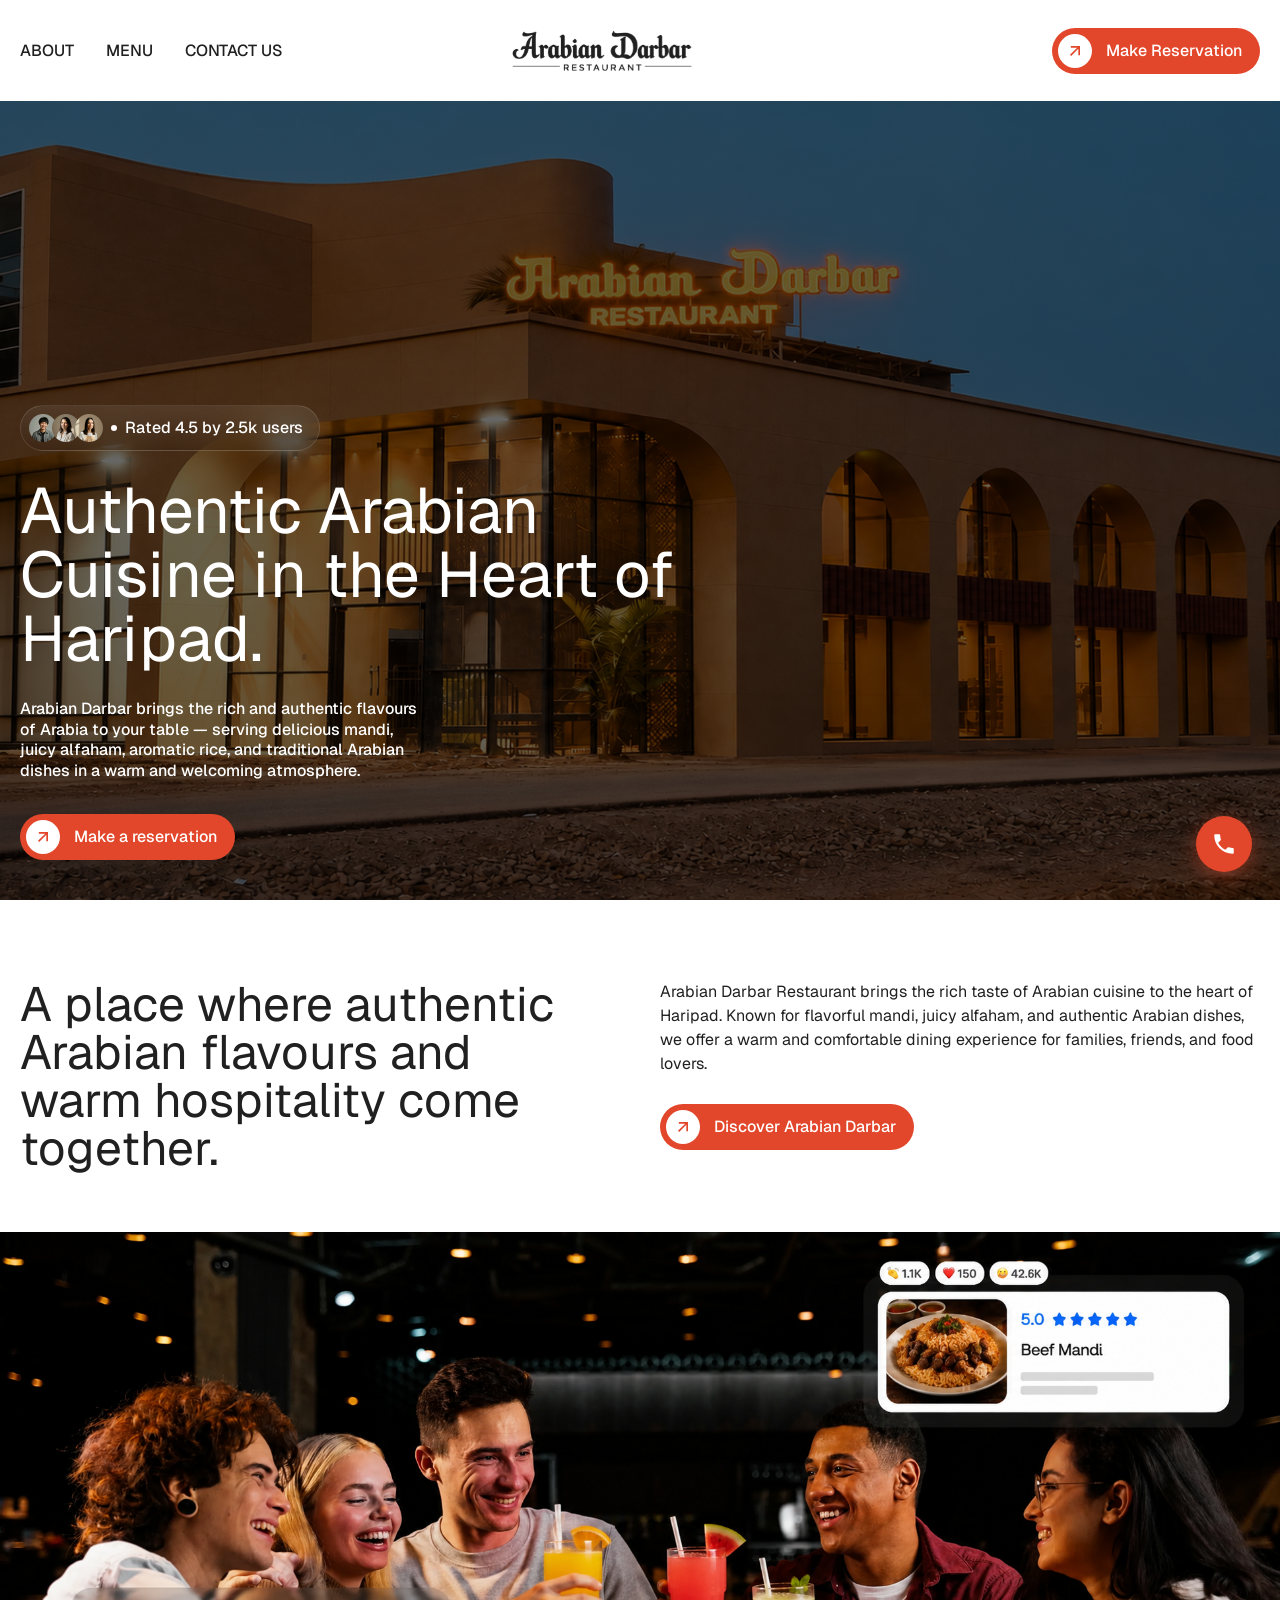
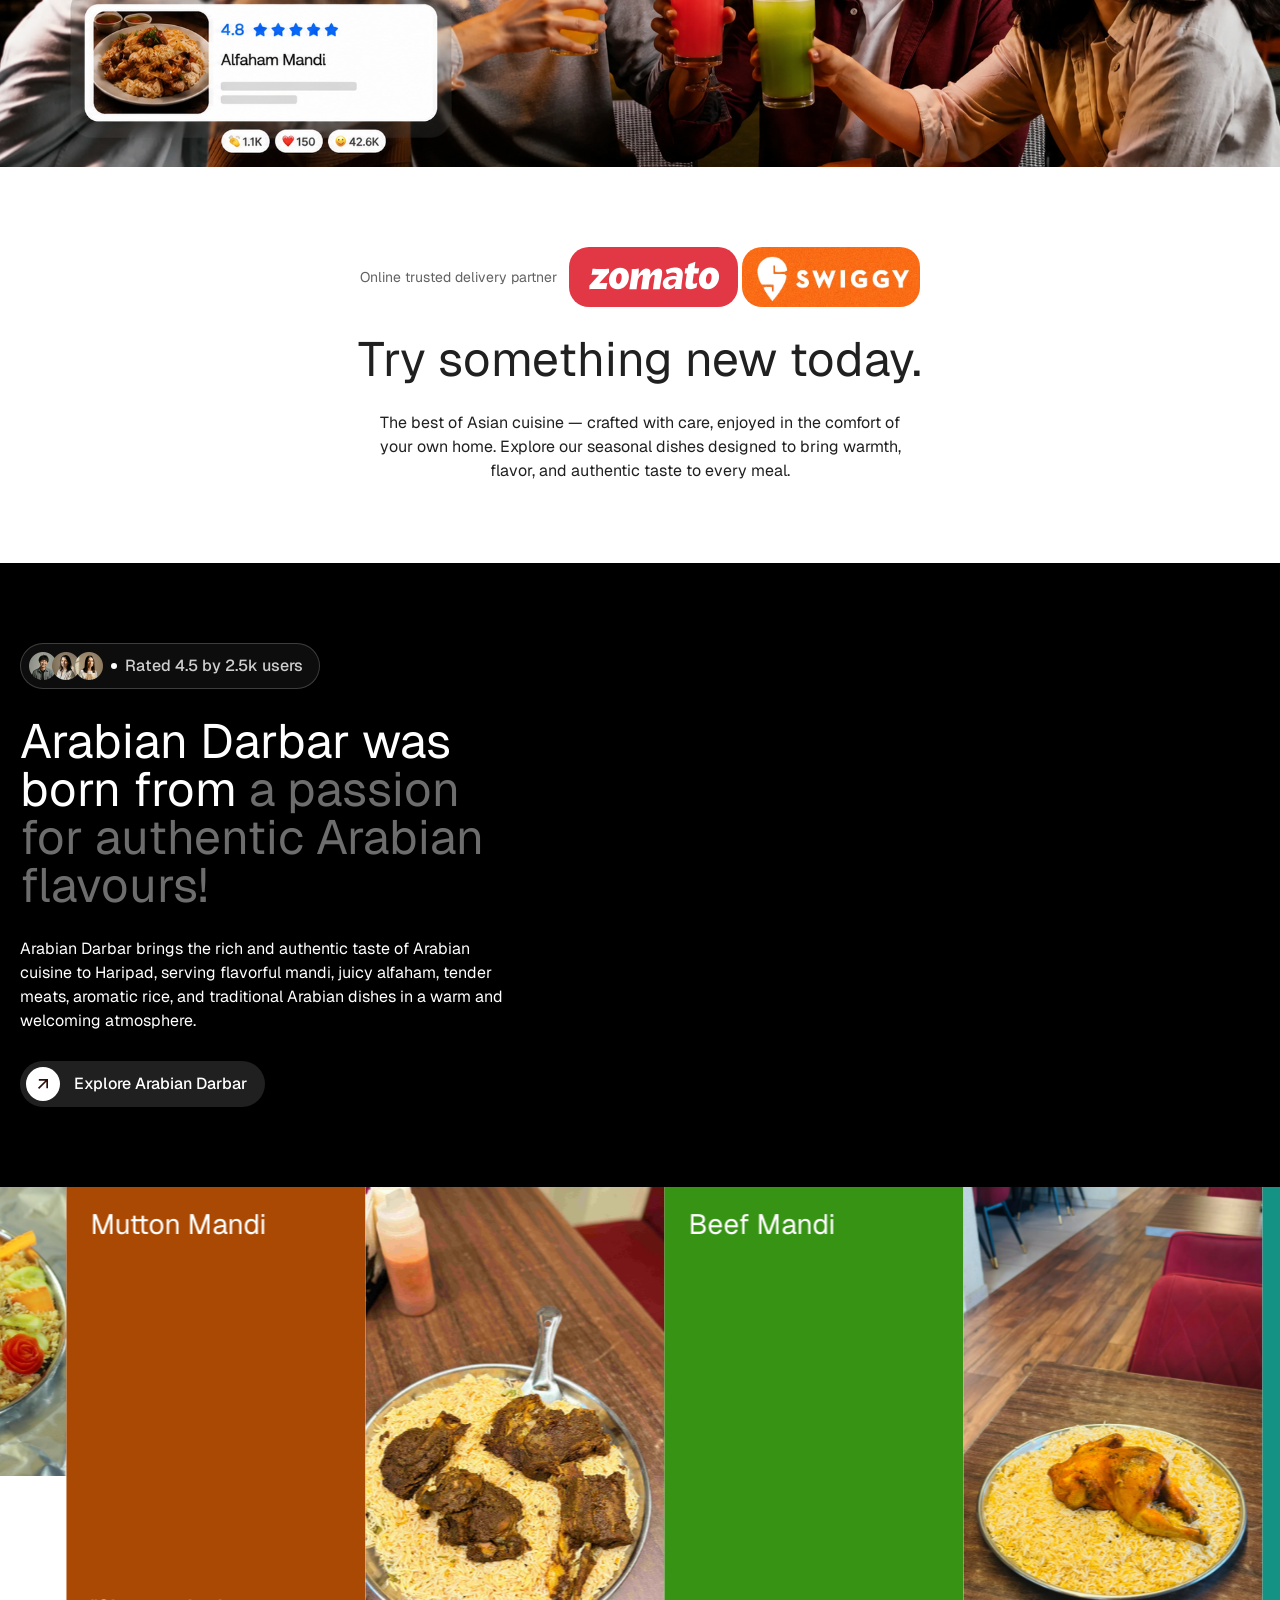
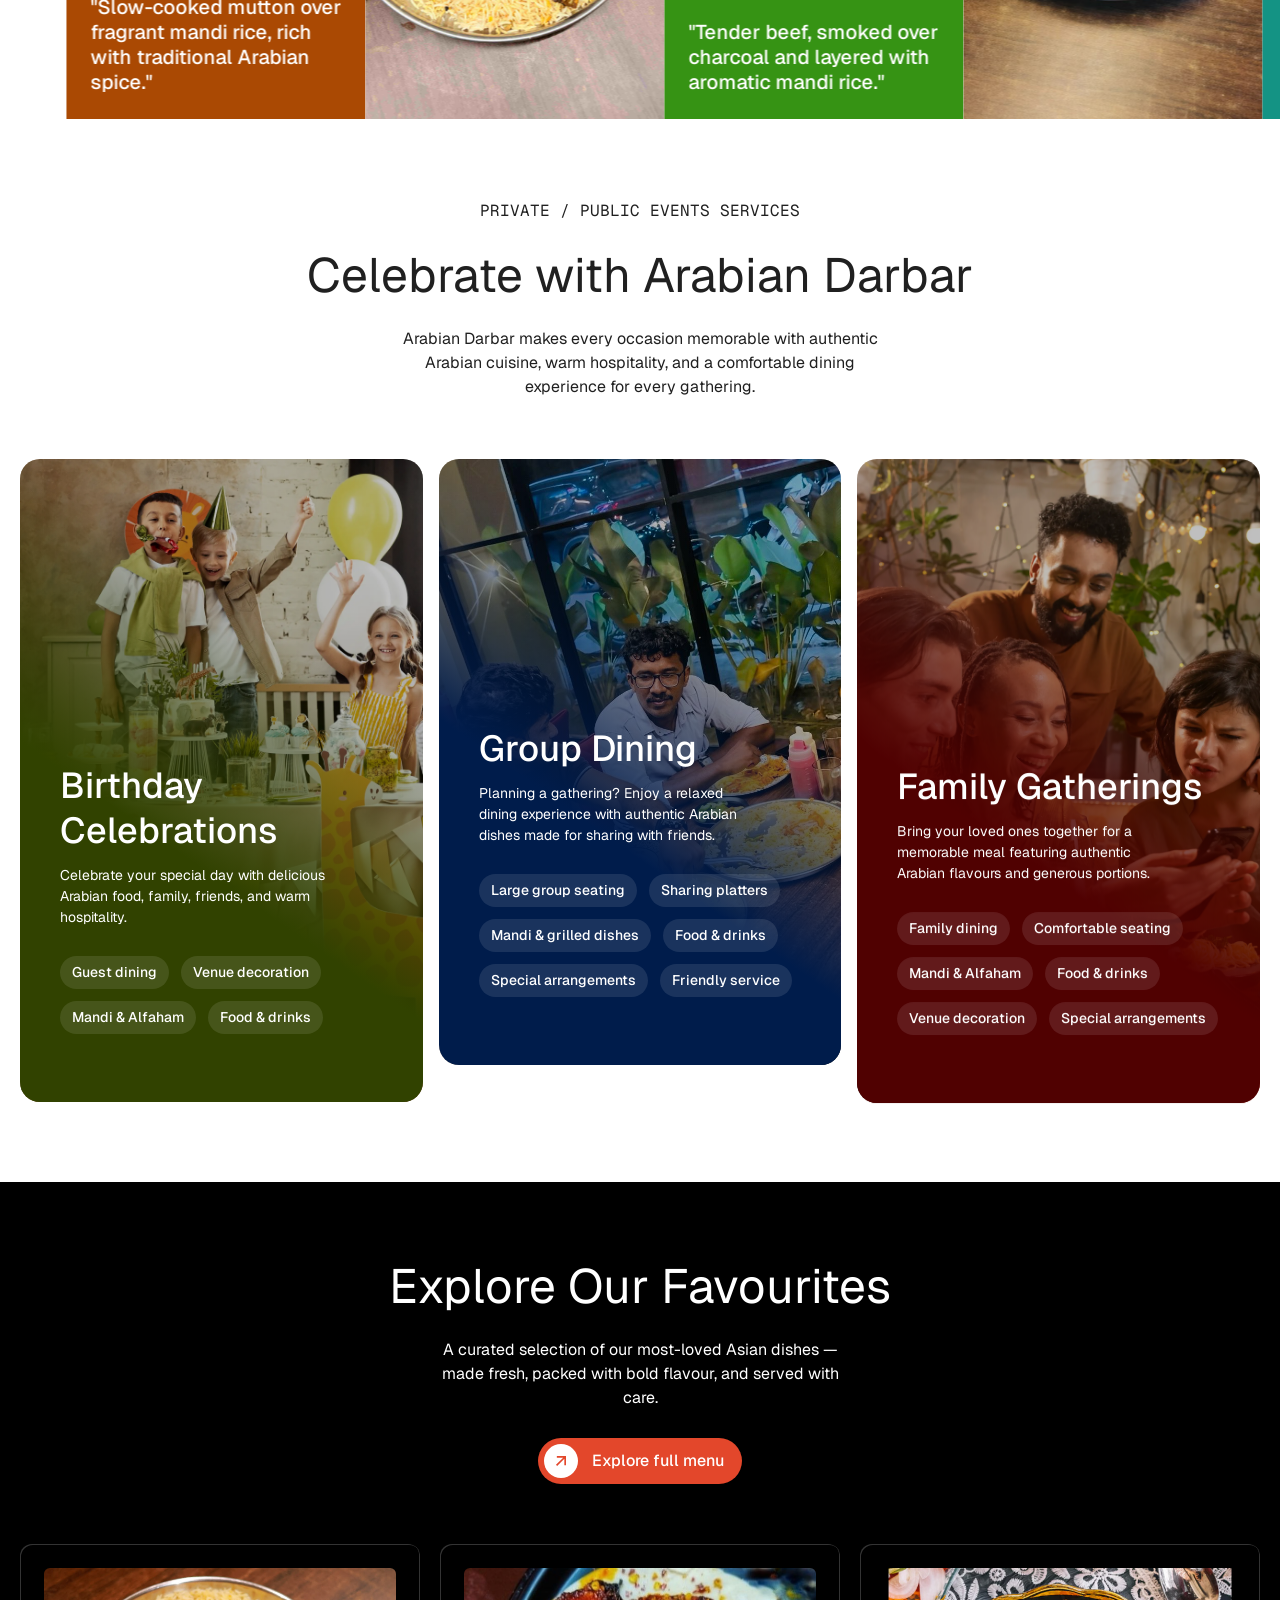
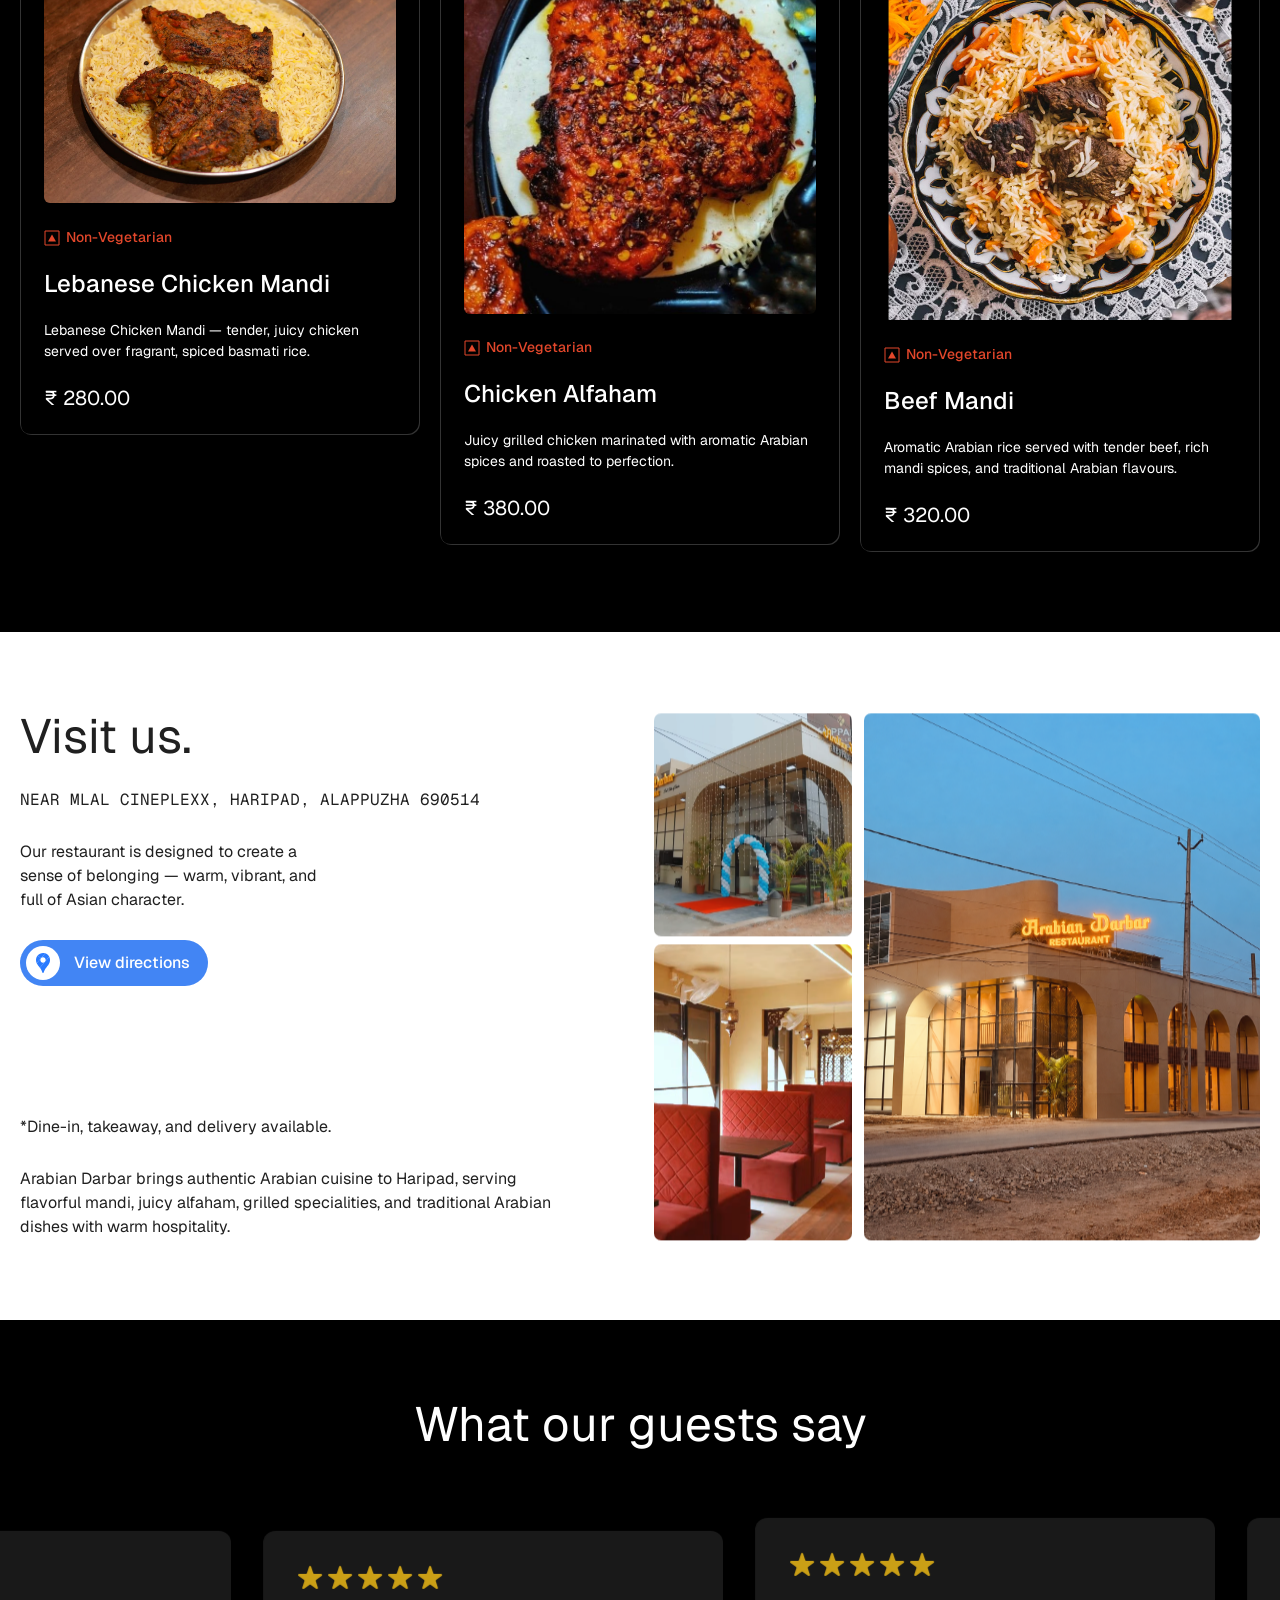
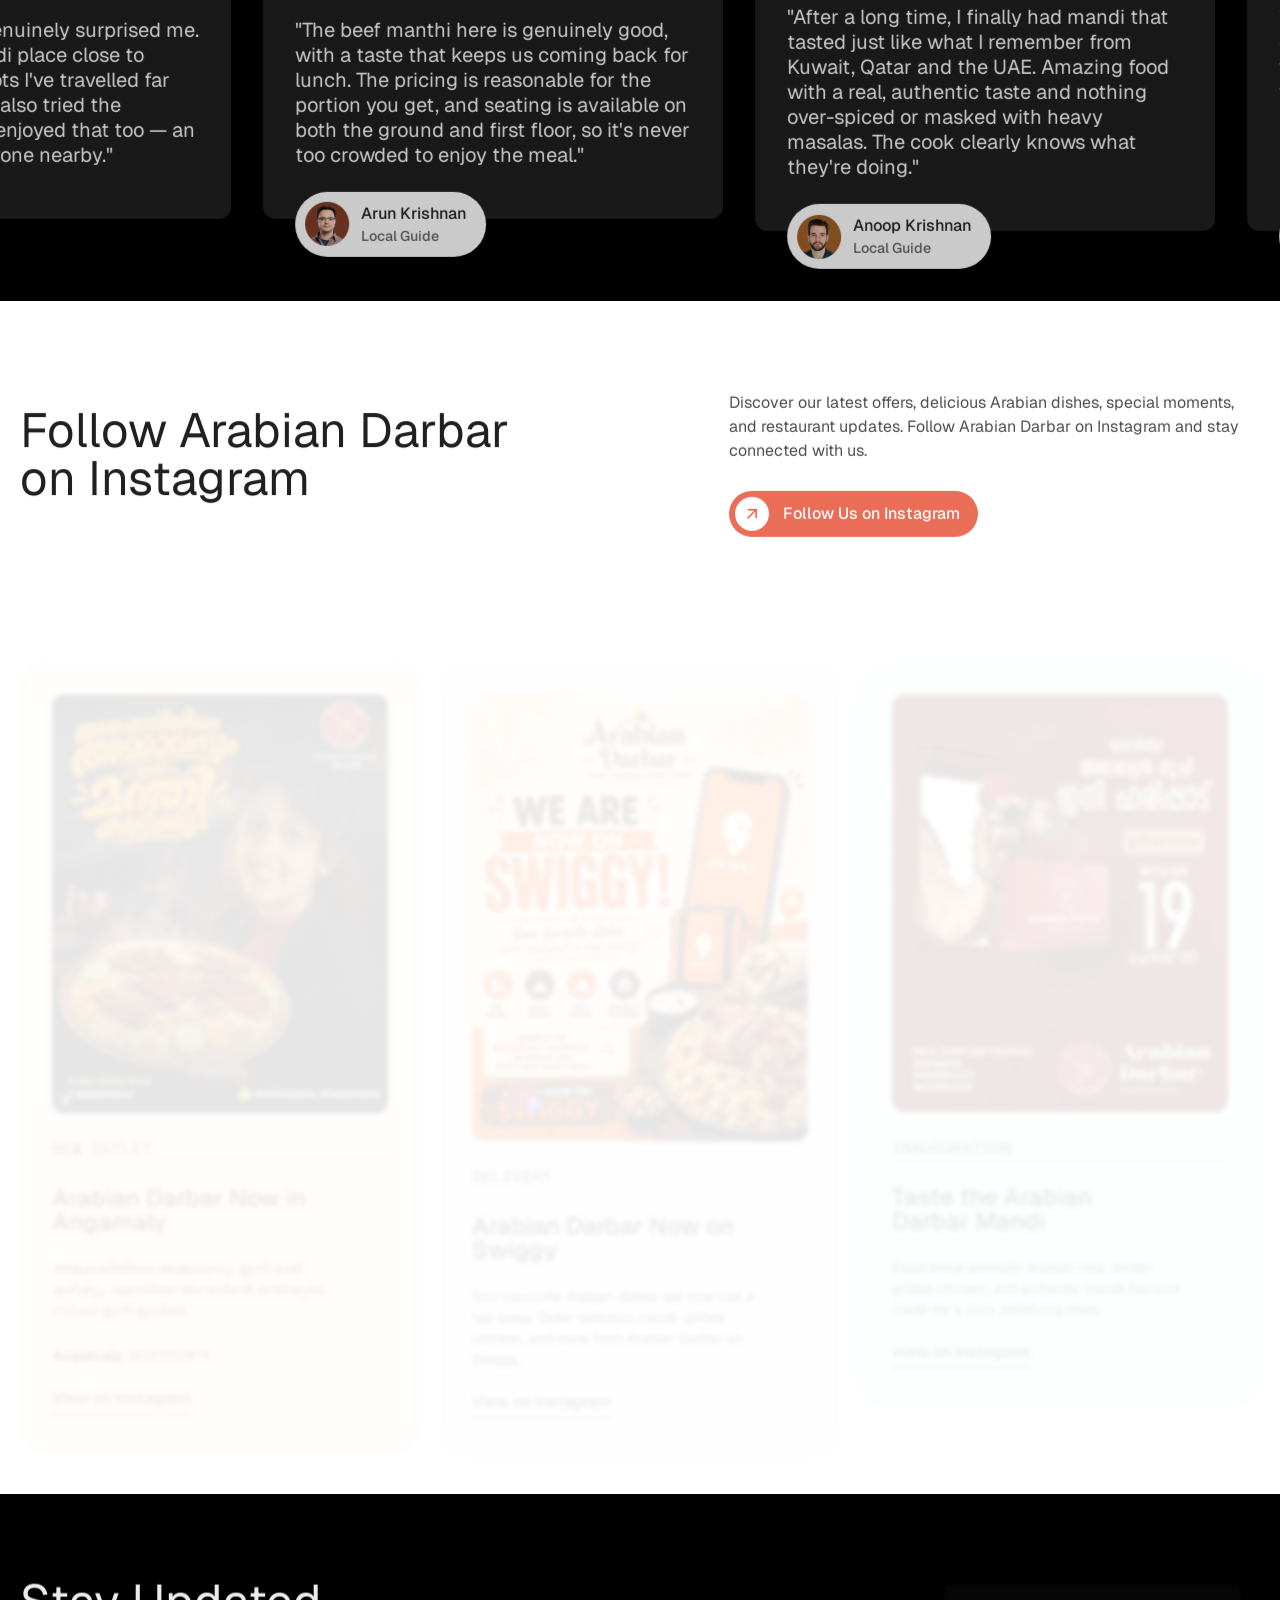
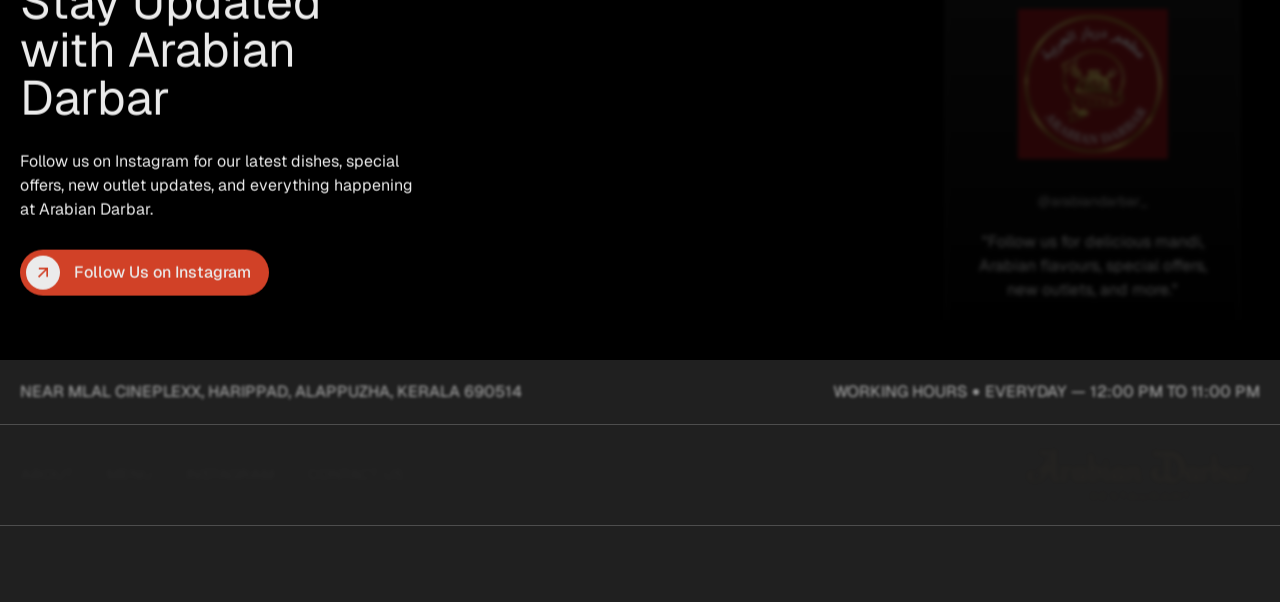
==== index.html @ ea33fd83 "new" ====
<!DOCTYPE html>
<html data-wf-domain="novagreen.webflow.io" data-wf-page="686e62a007378b7db527c42f"
  data-wf-site="686e62a007378b7db527c425" lang="en"
  class="w-mod-js w-mod-ix wf-geistmono-n3-active wf-geistmono-n9-active wf-geistmono-n7-active wf-geistmono-n5-active wf-geistmono-n1-active wf-geistmono-n8-active wf-geistmono-n2-active wf-geistmono-n6-active wf-geistmono-n4-active wf-geist-n6-active wf-geist-n8-active wf-geist-n7-active wf-geist-n3-active wf-geist-n5-active wf-geist-n1-active wf-geist-n9-active wf-geist-n2-active wf-geist-n4-active wf-active">

<head>
  <meta http-equiv="Content-Type" content="text/html; charset=UTF-8">
<style>
      .wf-force-outline-none[tabindex="-1"]:focus {
      outline: none;
    }
      body {
      transition: opacity ease-in 0.2s;
    }


    body[unresolved] {
      opacity: 0;
      display: block;
      overflow: hidden;
      position: relative;
    }
  #preloader {
    position: fixed;
    top: 0;
    left: 0;
    width: 100%;
    height: 100%;
    background-color: #0a0a0a;
    display: flex;
    justify-content: center;
    align-items: center;
    z-index: 99999;
    transition: opacity 0.5s ease, visibility 0.5s ease;
  }
  #preloader.hidden {
    opacity: 0;
    visibility: hidden;
  }
</style>

<title>Arabian Darbar – Authentic Arabian Cuisine in Haripad</title>

<meta
  content="Experience mouth-watering Mandi, Alfaham, and rich Arabian dishes served with warm hospitality on NH 66, Haripad, Kerala."
  name="description">

<meta content="Arabian Darbar – Authentic Arabian Cuisine in Haripad"
      property="og:title">

<meta
  content="Experience mouth-watering Mandi, Alfaham, and rich Arabian dishes served with warm hospitality on NH 66, Haripad, Kerala."
  property="og:description">
  <meta
    content="https://arabian-darbar.vercel.app/index_files/img/arab-logo.jpeg"
    property="og:image">
  <meta
    property="twitter:title"
    content="Arabian Darbar – Authentic Arabian Cuisine in Haripad"
  >

  <meta
    property="twitter:description"
    content="Experience mouth-watering Mandi, Alfaham, and rich Arabian dishes served with warm hospitality on NH 66, Haripad, Kerala."
  >
  <meta
    content="https://arabian-darbar.vercel.app/index_files/img/arab-logo.jpeg"
    property="twitter:image">
  <meta property="og:type" content="website">
  <meta content="summary_large_image" name="twitter:card">
  <meta content="width=device-width, initial-scale=1" name="viewport">
  <meta content="Webflow" name="generator">
  <link href="./index_files/style.css" rel="stylesheet" type="text/css">
  <link href="https://fonts.googleapis.com/" rel="preconnect">
  <link href="https://fonts.gstatic.com/" rel="preconnect" crossorigin="anonymous">
  <script src="./index_files/webfont.js.download" type="text/javascript"></script>
  <link rel="stylesheet" href="./index_files/css" media="all">
  <script
    type="text/javascript">WebFont.load({ google: { families: ["Geist:100,200,300,regular,500,600,700,800,900", "Geist Mono:100,200,300,regular,500,600,700,800,900"] } });</script>
  <script
    type="text/javascript">!function (o, c) { var n = c.documentElement, t = " w-mod-"; n.className += t + "js", ("ontouchstart" in o || o.DocumentTouch && c instanceof DocumentTouch) && (n.className += t + "touch") }(window, document);</script>
  <!-- Favicon -->
  <link href="./index_files/img/arab-logo.jpeg"
        rel="shortcut icon"
        type="image/x-icon">

  <link href="./index_files/img/arab-logo.jpeg"
        rel="apple-touch-icon">

  <script src="./index_files/api.js.download"></script>
</head>

<body class="body">
<!-- <div id="preloader">
  <script src="https://unpkg.com/@lottiefiles/dotlottie-wc@0.6.2/dist/dotlottie-wc.js" type="module"></script>
  <dotlottie-wc
    src="https://lottie.host/adf2f117-7afe-401c-a35f-2b4b3320e2a0/5WznAnNzxn.lottie"git status
    style="width: 300px; height: 300px;"
    speed="1"
    autoplay
    loop>
  </dotlottie-wc>
</div> -->
  <style>
    .w-webflow-badge {
      display: none !important;
    }
    
  </style>
  <div data-animation="default" class="header w-nav" data-easing2="ease" data-wf--header--variant="base"
    data-easing="ease" data-collapse="medium" data-w-id="54e843b4-df60-0126-afa1-65fd7245f02d" role="banner"
    data-duration="400" style="will-change: background; background-color: rgba(0, 0, 0, 0); opacity: 1;">
    <div data-w-id="54e843b4-df60-0126-afa1-65fd7245f02e" class="header-top-banner-div"
      style="will-change: width, height; height: 64px;">
      <div class="w-layout-blockcontainer container w-container">
        <div class="header-top-div">
<div class="paragraph top-banner-text">
Near MLAL Cineplexx, Haripad, Alappuzha 690514
</div>

<div class="restaurant-time-div">
  <div class="paragraph top-banner-text" >WORKING HOURS</div>
  <div class="hero-dot"></div>
  <div class="paragraph top-banner-text">
    EVERYDAY — 12:00 pm TO 11:00 PM
  </div>
</div>
        </div>
      </div>
    </div>
    <div class="header-wrapper">
      <div class="container w-container">
        <div class="nav-wrapper">
          <nav role="navigation" class="nav-menu w-nav-menu">
            <div class="nav-menu-div"><a href="" class="nav-link w-nav-link"
                style="color: rgb(255, 255, 255); max-width: 1400px;">About</a><a
                href="./outlet_select.html" class="nav-link w-nav-link"
                style="color: rgb(255, 255, 255); max-width: 1400px;">MENU</a><a
                href="" class="nav-link w-nav-link"
                style="color: rgb(255, 255, 255); max-width: 1400px;">CONTACT US</a></div>
          </nav><a href="" aria-current="page"
            class="brand-logo-link w-nav-brand w--current" aria-label="home">
            <style>
              /* Mobile (default) */
.logo {
  height: 50px !important;
  min-width: 150px !important;
}

/* Desktop */
@media (min-width: 992px) {
  .logo {
    height: 60px !important;
  }
}
            </style>
            <img
              src="./index_files/img/logo.png"  loading="lazy"
              data-w-id="54e843b4-df60-0126-afa1-65fd7245f047" alt="Logo" class="logo"
              style="will-change: filter; filter: brightness(200%); height: 30px;"></a>
          <div class="nav-button-div">

            <div data-open-product="" data-wf-cart-type="rightSidebar"  data-wf-page-link-href-prefix="" class="w-commerce-commercecartwrapper cart-button-web"
              data-node-type="commerce-cart-wrapper"><a data-w-id="cccbf481-552d-6313-c1a6-d2ffb9f1478b"
                class="w-commerce-commercecartopenlink common-button w-inline-block" role="button"
                aria-haspopup="dialog" aria-label="Open empty cart" data-node-type="commerce-cart-open-link"
                href="tel:+919895984213">
                <div class="button-icon-div left"
                  style="transform: translate3d(0%, -50%, 0px) scale3d(1, 1, 1) rotateX(0deg) rotateY(0deg) rotateZ(0deg) skew(0deg, 0deg); transform-style: preserve-3d;">
                  <img src="./index_files/6874b59c1f6758b07a43ec46_button-arrow.svg" loading="lazy" alt="" class="button-icon">
                </div>
                <div class="button-text-div">
                  <div>Make Reservation</div>
                </div>
                <div class="button-icon-div right"
                  style="transform: translate3d(125%, -50%, 0px) scale3d(1, 1, 1) rotateX(0deg) rotateY(0deg) rotateZ(0deg) skew(0deg, 0deg); transform-style: preserve-3d;">
                  <img src="./index_files/6874b59c1f6758b07a43ec46_button-arrow.svg" loading="lazy" alt="" class="button-icon">
                </div>
              </a>
            </div>



            <div class="menu-button w-nav-button" style="-webkit-user-select: text;" aria-label="menu" role="button"
              tabindex="0" aria-controls="w-nav-overlay-0" aria-haspopup="menu" aria-expanded="false"
              fdprocessedid="huymv1">
              <div data-is-ix2-target="1" class="menu-toggle" data-w-id="9bea843d-eb4f-81c4-5ed1-7f3998132ceb"
                data-animation-type="lottie"
                data-src="https://cdn.prod.website-files.com/686e62a007378b7db527c425/687f5fb107f5827c33ff95ce_menu-light.json"
                data-loop="0" data-direction="1" data-autoplay="0" data-renderer="svg" data-default-duration="0"
                data-duration="2">
</div>
            </div>
          </div>
        </div>
      </div>
    </div>
    <div class="w-nav-overlay" data-wf-ignore="" id="w-nav-overlay-0"></div>
  </div>

  <!-- HERO SECTION -->
  <section class="home-hero-section">
    <div class="w-layout-blockcontainer container w-container">
      <div class="w-layout-grid home-hero-grid">
        <div class="hero-div">
          <div class="hero-detail-div">
            <div data-w-id="7b617af1-9bb1-6000-8663-d5c03f295e5e"
              style="transform: translate3d(0px, 0px, 0px) scale3d(1, 1, 1) rotateX(0deg) rotateY(0deg) rotateZ(0deg) skew(0deg, 0deg); transform-style: preserve-3d; filter: blur(0px); opacity: 1;"
              class="hero-review-div">
              <div class="hero-review-image-div"><img src="./index_files/6874b59cf813f1255250655e_user1.png"
                  loading="lazy" alt="User Image" class="hero-user-image"><img
                  src="./index_files/6874b59cc27c24c625777b0f_user2.png" loading="lazy" alt="User Image"
                  class="hero-user-image margin"><img src="./index_files/6874b59c0e3f923e01a30cb4_user3.png"
                  loading="lazy" alt="User Image" class="hero-user-image margin"></div>
              <div class="hero-dot"></div>
              <div class="paragraph hero-review-text">Rated 4.5 by 2.5k users</div>
            </div>
            <h1 data-w-id="7d43c910-1885-e530-8b70-886c27419e05"
              style="transform: translate3d(0px, 0px, 0px) scale3d(1, 1, 1) rotateX(0deg) rotateY(0deg) rotateZ(0deg) skew(0deg, 0deg); transform-style: preserve-3d; opacity: 1; filter: blur(0px);"
              class="h1-heading hero-heading white-text">    Authentic Arabian Cuisine in the Heart of Haripad.</h1>
            <p data-w-id="ee9bb2c3-c7e1-3f4d-8c6e-093f92b1561b"
              style="transform: translate3d(0px, 0px, 0px) scale3d(1, 1, 1) rotateX(0deg) rotateY(0deg) rotateZ(0deg) skew(0deg, 0deg); transform-style: preserve-3d; filter: blur(0px); opacity: 1;"
              class="paragraph hero-paragraph">    Arabian Darbar brings the rich and authentic flavours of Arabia to your
    table — serving delicious mandi, juicy alfaham, aromatic rice, and
    traditional Arabian dishes in a warm and welcoming atmosphere.</p>
            <div data-w-id="a7a22ed6-9eba-6bfc-6757-163dd03b48c3"
              style="transform: translate3d(0px, 0px, 0px) scale3d(1, 1, 1) rotateX(0deg) rotateY(0deg) rotateZ(0deg) skew(0deg, 0deg); transform-style: preserve-3d; opacity: 1; filter: blur(0px);"
              class="button-div"><a data-w-id="fcdf2df2-2d00-9303-d855-e5ac4f282625"
                href="tel:+919895984213" class="common-button w-inline-block">
                <div
                  style="transform: translate3d(0%, -50%, 0px) scale3d(1, 1, 1) rotateX(0deg) rotateY(0deg) rotateZ(0deg) skew(0deg, 0deg); transform-style: preserve-3d;"
                  class="button-icon-div left"><img src="./index_files/6874b59c1f6758b07a43ec46_button-arrow.svg"
                    loading="lazy" alt="" class="button-icon"></div>
                <div class="button-div">
                  <div>Make a reservation</div>
                </div>
                <div
                  style="transform: translate3d(125%, -50%, 0px) scale3d(1, 1, 1) rotateX(0deg) rotateY(0deg) rotateZ(0deg) skew(0deg, 0deg); transform-style: preserve-3d;"
                  class="button-icon-div right"><img src="./index_files/6874b59c1f6758b07a43ec46_button-arrow.svg"
                    loading="lazy" alt="" class="button-icon"></div>
              </a></div>
          </div>
        </div>

      </div>
    </div>
  </section>


  <!-- ABOUT SECTION -->
  <section class="section about-section">
    <div class="w-layout-blockcontainer container w-container">
      <div class="about-heading-div">
        <h2 data-w-id="f967836b-7396-54db-c855-babe61d3c7e6"
          style="transform: translate3d(0px, 48px, 0px) scale3d(1, 1, 1) rotateX(0deg) rotateY(0deg) rotateZ(0deg) skew(0deg, 0deg); transform-style: preserve-3d; opacity: 0; filter: blur(3px);"
          class="h2-heading about-heading-text">A place where authentic Arabian flavours and warm hospitality come together.</h2>
        <div data-w-id="99200c1e-f1c2-3ba6-3791-54f3dddb16b7"
          style="transform: translate3d(0px, 48px, 0px) scale3d(1, 1, 1) rotateX(0deg) rotateY(0deg) rotateZ(0deg) skew(0deg, 0deg); transform-style: preserve-3d; opacity: 0; filter: blur(3px);"
          class="common-heading-div">
          <p class="paragraph about-text">  Arabian Darbar Restaurant brings the rich taste of Arabian cuisine to the
  heart of Haripad. Known for flavorful mandi, juicy alfaham, and authentic
  Arabian dishes, we offer a warm and comfortable dining experience for
  families, friends, and food lovers.</p>
          <div class="button-div"><a data-w-id="bd40ceff-203a-b930-7fa1-fb79d29c04e7"
              href="" class="common-button w-inline-block">
              <div
                style="transform: translate3d(0%, -50%, 0px) scale3d(1, 1, 1) rotateX(0deg) rotateY(0deg) rotateZ(0deg) skew(0deg, 0deg); transform-style: preserve-3d;"
                class="button-icon-div left"><img src="./index_files/6874b59c1f6758b07a43ec46_button-arrow.svg"
                  loading="lazy" alt="" class="button-icon"></div>
              <div class="button-div">
  <div>Discover Arabian Darbar</div>
              </div>
              <div
                style="transform: translate3d(125%, -50%, 0px) scale3d(1, 1, 1) rotateX(0deg) rotateY(0deg) rotateZ(0deg) skew(0deg, 0deg); transform-style: preserve-3d;"
                class="button-icon-div right"><img src="./index_files/6874b59c1f6758b07a43ec46_button-arrow.svg"
                  loading="lazy" alt="" class="button-icon"></div>
            </a></div>
        </div>
      </div>
    </div>
    <div data-w-id="4439d9f3-0e88-003e-c821-eb1ca0631ed8" style="opacity: 0; filter: blur(3px);"
      class="about-image-div"><img src="./index_files/img/about2.png" loading="lazy"
        alt="About Image" class="about-image"><img src="./index_files/img/about-mob.png"
        loading="lazy" alt="About Image" class="about-mobile-image"></div>
  </section>

  <!-- DAILY MENU SECTION -->
  <section class="section">
    <div class="w-layout-blockcontainer container w-container">
      <div data-w-id="349b992e-b38c-c2e4-e6e9-0caea84e8c35"
        style="transform: translate3d(0px, 48px, 0px) scale3d(1, 1, 1) rotateX(0deg) rotateY(0deg) rotateZ(0deg) skew(0deg, 0deg); transform-style: preserve-3d; opacity: 0; filter: blur(3px);"
        class="common-heading-div text-center">
        <div class="daily-menu-sub-heading-div">
          <div class="small-paragraph daily-menu-sub-heading-text">Online trusted delivery partner</div>
          <div class="delivery-partner-image-div"><img
              src="./index_files/img/zomato-1.svg"  style="border-radius: 20px;" loading="lazy" alt=""
              class="logo"><img src="./index_files/img/swiggy.png"
              loading="lazy" style="border-radius: 20px;" alt="" class="logo"></div>
        </div>
        <h2 class="h2-heading">Try something new today.</h2>
        <p class="paragraph daily-menu-paragraph">The best of Asian cuisine — crafted with care, enjoyed in the comfort of your own home. Explore our seasonal dishes designed to bring warmth, flavor, and authentic taste to every meal.</p>
      </div>
      <!-- <div class="daily-menu-wrapper">
        <div class="w-dyn-list">
                        <div role="list" class="w-dyn-items w-row">
                            <div role="listitem" class="menu-collection-item w-dyn-item w-col w-col-4">
                                <div data-w-id="489d1df4-3dc3-ff78-89fc-563cc48d2f7a"
                                    style="transform: translate3d(0px, 0px, 0px) scale3d(1, 1, 1) rotateX(0deg) rotateY(0deg) rotateZ(0deg) skew(0deg, 0deg); transform-style: preserve-3d; opacity: 1; filter: blur(0px);"
                                    class="menu-card">
                                    <div class="slider-menu-image-div"><img
                                            data-wf-sku-bindings="%5B%7B%22from%22%3A%22f_main_image_4dr%22%2C%22to%22%3A%22src%22%7D%5D"
                                            loading="lazy" alt="Menu Image"
                                            src="./index_files/img/mandi.jpeg"
                                            sizes="(max-width: 767px) 96vw, (max-width: 991px) 228.140625px, 298.453125px"
                                            class="slider-menu-image"></div>
                                    <div class="food-info-div">
                                        <div class="daily-menu-veg-non-veg-div"><img loading="lazy"
                                                src="https://cdn.prod.website-files.com/6874f0598a5d09165e98601d/6875dc3be697f786519c288b_non-vegetarian.svg"
                                                alt="Veg &amp; Non-veg Icon " class="daily-menu-veg-non-veg-icon">
                                            <p style="color:#E3472B" class="small-paragraph menu-category-text">
                                                Non-Vegetarian</p>
                                        </div>
                                    </div>
<div class="h5-heading">Chicken Mandi</div>
<p class="small-paragraph menu-paragraph">Fragrant Arabian rice served with tender chicken, traditional mandi spices, and authentic Arabian flavours.</p>
<div data-wf-sku-bindings="%5B%7B%22from%22%3A%22f_price_%22%2C%22to%22%3A%22innerHTML%22%7D%5D"
    class="large-text">₹&nbsp;220.00</div>

                                </div>
                            </div>
                            <div role="listitem" class="menu-collection-item w-dyn-item w-col w-col-4">
                                <div data-w-id="489d1df4-3dc3-ff78-89fc-563cc48d2f7a"
                                    style="transform: translate3d(0px, 0px, 0px) scale3d(1, 1, 1) rotateX(0deg) rotateY(0deg) rotateZ(0deg) skew(0deg, 0deg); transform-style: preserve-3d; opacity: 1; filter: blur(0px);"
                                    class="menu-card">
                                    <div class="slider-menu-image-div"><img
                                            data-wf-sku-bindings="%5B%7B%22from%22%3A%22f_main_image_4dr%22%2C%22to%22%3A%22src%22%7D%5D"
                                            loading="lazy" alt="Menu Image"
                                            src="./index_files/img/7679eecba8a19762bcc7c6c508e28e4c.png"
                                            sizes="(max-width: 767px) 96vw, (max-width: 991px) 228.140625px, 298.453125px"
                                            class="slider-menu-image"></div>
                                    <div class="food-info-div">
                                        <div class="daily-menu-veg-non-veg-div"><img loading="lazy"
                                                src="https://cdn.prod.website-files.com/6874f0598a5d09165e98601d/6875dc3be697f786519c288b_non-vegetarian.svg"
                                                alt="Veg &amp; Non-veg Icon " class="daily-menu-veg-non-veg-icon">
                                            <p style="color:#E3472B" class="small-paragraph menu-category-text">
                                                Non-Vegetarian</p>
                                        </div>
                                    </div>
<div class="h5-heading">Chicken Alfaham</div>
<p class="small-paragraph menu-paragraph">Juicy grilled chicken marinated with aromatic Arabian spices and roasted to perfection.</p>
<div data-wf-sku-bindings="%5B%7B%22from%22%3A%22f_price_%22%2C%22to%22%3A%22innerHTML%22%7D%5D"
    class="large-text">₹&nbsp;320.00</div>
                                </div>
                            </div>
                            <div role="listitem" class="menu-collection-item w-dyn-item w-col w-col-4">
                                <div data-w-id="489d1df4-3dc3-ff78-89fc-563cc48d2f7a"
                                    style="transform: translate3d(0px, 0px, 0px) scale3d(1, 1, 1) rotateX(0deg) rotateY(0deg) rotateZ(0deg) skew(0deg, 0deg); transform-style: preserve-3d; opacity: 1; filter: blur(0px);"
                                    class="menu-card">
                                    <div class="slider-menu-image-div"><img
                                            data-wf-sku-bindings="%5B%7B%22from%22%3A%22f_main_image_4dr%22%2C%22to%22%3A%22src%22%7D%5D"
                                            loading="lazy" alt="Menu Image"
                                            src="./index_files/img/beef.png"
                                            sizes="(max-width: 767px) 96vw, (max-width: 991px) 228.140625px, 298.453125px"
                                            class="slider-menu-image"></div>
                                    <div class="food-info-div">
                                        <div class="daily-menu-veg-non-veg-div"><img loading="lazy"
                                                src="https://cdn.prod.website-files.com/6874f0598a5d09165e98601d/6875dc3be697f786519c288b_non-vegetarian.svg"
                                                alt="Veg &amp; Non-veg Icon " class="daily-menu-veg-non-veg-icon">
                                            <p style="color:#E3472B" class="small-paragraph menu-category-text">
                                                Non-Vegetarian</p>
                                        </div>
                                    </div>
<div class="h5-heading">Beef Mandi</div>
<p class="small-paragraph menu-paragraph">Aromatic Arabian rice served with tender beef, rich mandi spices, and traditional Arabian flavours.</p>
<div data-wf-sku-bindings="%5B%7B%22from%22%3A%22f_price_%22%2C%22to%22%3A%22innerHTML%22%7D%5D"
    class="large-text">₹&nbsp;380.00</div>
                                </div>
                            </div>

                        </div>
        </div>
      </div> -->
    </div>
  </section>


  <!-- STORY SECTION -->
  <section class="section background-black">
    <div class="w-layout-blockcontainer container w-container">
      <div data-w-id="34b2fe24-3b6b-3770-da15-0c97e5059f21"
        style="transform: translate3d(0px, 48px, 0px) scale3d(1, 1, 1) rotateX(0deg) rotateY(0deg) rotateZ(0deg) skew(0deg, 0deg); transform-style: preserve-3d; opacity: 0; filter: blur(3px);"
        class="common-heading-div">
        <div class="hero-review-div about-sub-heading">
          <div class="hero-review-image-div"><img src="./index_files/6874b59cf813f1255250655e_user1.png" loading="lazy"
              alt="User Image" class="hero-user-image"><img src="./index_files/6874b59cc27c24c625777b0f_user2.png"
              loading="lazy" alt="User Image" class="hero-user-image margin"><img
              src="./index_files/6874b59c0e3f923e01a30cb4_user3.png" loading="lazy" alt="User Image"
              class="hero-user-image margin"></div>
          <div class="hero-dot"></div>
          <div class="paragraph about-review-text">Rated 4.5 by 2.5k users</div>
        </div>
        <h1 class="h2-heading white-text about-heading"> Arabian Darbar was born from
  <span class="gray-500-color">a passion for authentic Arabian flavours!</span></h1>
        <p class="paragraph about-paragraph white-text">  Arabian Darbar brings the rich and authentic taste of Arabian cuisine to
  Haripad, serving flavorful mandi, juicy alfaham, tender meats, aromatic
  rice, and traditional Arabian dishes in a warm and welcoming atmosphere.</p>
        <div class="button-div"><a data-w-id="34b2fe24-3b6b-3770-da15-0c97e5059f2f"
            href="" class="common-button gray-button w-inline-block">
            <div
              style="transform: translate3d(0%, -50%, 0px) scale3d(1, 1, 1) rotateX(0deg) rotateY(0deg) rotateZ(0deg) skew(0deg, 0deg); transform-style: preserve-3d;"
              class="button-icon-div left"><img src="./index_files/6874b59c1f6758b07a43ec46_button-arrow.svg"
                loading="lazy" alt="" class="button-icon gray-icon"></div>
            <div class="button-div">
              <div>Explore Arabian Darbar</div>
            </div>
            <div
              style="transform: translate3d(125%, -50%, 0px) scale3d(1, 1, 1) rotateX(0deg) rotateY(0deg) rotateZ(0deg) skew(0deg, 0deg); transform-style: preserve-3d;"
              class="button-icon-div right"><img src="./index_files/6874b59c1f6758b07a43ec46_button-arrow.svg"
                loading="lazy" alt="" class="button-icon gray-icon"></div>
          </a></div>
      </div>
    </div>
  </section>

  <!-- ABOUT SLIDER SECTION -->
  <section data-w-id="09b72a6c-d83d-6e36-633d-f5cd41e3cbee"
    style="transform: translate3d(0px, 48px, 0px) scale3d(1, 1, 1) rotateX(0deg) rotateY(0deg) rotateZ(0deg) skew(0deg, 0deg); transform-style: preserve-3d; opacity: 0; filter: blur(3px);"
    class="about-slider-section">
    <div class="about-slider-div"
      style="transform: translate3d(-65.825%, 0px, 0px) scale3d(1, 1, 1) rotateX(0deg) rotateY(0deg) rotateZ(0deg) skew(0deg, 0deg); transform-style: preserve-3d; will-change: transform;">
<div class="about-slider">
  <div class="about-slider-image-div"><img src="./index_files/img/food/Mandi/Mutton mandi.jpeg"
      loading="lazy" alt="Mutton Mandi" class="about-slider-image"></div>
  <div class="about-slider-card _01">
    <div class="about-slider-detail-div">
      <div class="h4-heading about-slider-heading">Mutton Mandi</div>
      <div class="large-text medium-text">"Slow-cooked mutton over fragrant mandi rice, rich with traditional Arabian spice."</div>
    </div>
  </div>
</div>
<div class="about-slider">
  <div class="about-slider-image-div"><img src="./index_files/img/food/Beef mandi.jpeg"
      loading="lazy" alt="Beef Mandi" class="about-slider-image"></div>
  <div class="about-slider-card _02">
    <div class="about-slider-detail-div">
      <div class="h4-heading about-slider-heading">Beef Mandi</div>
      <div class="large-text medium-text">"Tender beef, smoked over charcoal and layered with aromatic mandi rice."</div>
    </div>
  </div>
</div>
<div class="about-slider">
  <div class="about-slider-image-div"><img src="./index_files/img/home/normal-mandi.jpeg"
      loading="lazy" alt="Rib Piece Chicken Mandi" class="about-slider-image"></div>
  <div class="about-slider-card _03">
    <div class="about-slider-detail-div">
      <div class="h4-heading about-slider-heading">Chicken Mandi</div>
      <div class="large-text medium-text">"Juicy chicken mandi, slow-roasted and served over spiced mandi rice."</div>
    </div>
  </div>
</div>
<div class="about-slider">
  <div class="about-slider-image-div"><img src="./index_files/img/food/Mandi/Masala shawaya.jpeg"
      loading="lazy" alt="Masala Shawai" class="about-slider-image"></div>
  <div class="about-slider-card _04">
    <div class="about-slider-detail-div">
      <div class="h4-heading about-slider-heading">Masala Shawai</div>
      <div class="large-text medium-text">"Grilled chicken glazed in bold masala spice, smoky and full of flavour."</div>
    </div>
  </div>
</div>
<div class="about-slider">
  <div class="about-slider-image-div"><img src="./index_files/img/food/periperi.png"
      loading="lazy" alt="Peri Peri Alfham" class="about-slider-image"></div>
  <div class="about-slider-card _05">
    <div class="about-slider-detail-div">
      <div class="h4-heading about-slider-heading">Peri Peri Alfham</div>
      <div class="large-text medium-text">"Whole roasted chicken, fired with a fiery peri peri kick."</div>
    </div>
  </div>
</div>
    </div>
    <div class="about-slider-div"
      style="transform: translate3d(-65.825%, 0px, 0px) scale3d(1, 1, 1) rotateX(0deg) rotateY(0deg) rotateZ(0deg) skew(0deg, 0deg); transform-style: preserve-3d; will-change: transform;">
<div class="about-slider">
  <div class="about-slider-image-div"><img src="./index_files/img/food/Mandi/Mutton mandi.jpeg"
      loading="lazy" alt="Mutton Mandi" class="about-slider-image"></div>
  <div class="about-slider-card _01">
    <div class="about-slider-detail-div">
      <div class="h4-heading about-slider-heading">Mutton Mandi</div>
      <div class="large-text medium-text">"Slow-cooked mutton over fragrant mandi rice, rich with traditional Arabian spice."</div>
    </div>
  </div>
</div>
<div class="about-slider">
  <div class="about-slider-image-div"><img src="./index_files/img/food/Beef mandi.jpeg"
      loading="lazy" alt="Beef Mandi" class="about-slider-image"></div>
  <div class="about-slider-card _02">
    <div class="about-slider-detail-div">
      <div class="h4-heading about-slider-heading">Beef Mandi</div>
      <div class="large-text medium-text">"Tender beef, smoked over charcoal and layered with aromatic mandi rice."</div>
    </div>
  </div>
</div>
<div class="about-slider">
  <div class="about-slider-image-div"><img src="./index_files/img/food/normal-mandi.jpeg"
      loading="lazy" alt="Rib Piece Chicken Mandi" class="about-slider-image"></div>
  <div class="about-slider-card _03">
    <div class="about-slider-detail-div">
      <div class="h4-heading about-slider-heading">Chicken Mandi</div>
      <div class="large-text medium-text">"Juicy chicken mandi, slow-roasted and served over spiced mandi rice."</div>
    </div>
  </div>
</div>
<div class="about-slider">
  <div class="about-slider-image-div"><img src="./index_files/img/food/masalas-shawaya.jpeg"
      loading="lazy" alt="Masala Shawai" class="about-slider-image"></div>
  <div class="about-slider-card _04">
    <div class="about-slider-detail-div">
      <div class="h4-heading about-slider-heading">Masala Shawai</div>
      <div class="large-text medium-text">"Grilled chicken glazed in bold masala spice, smoky and full of flavour."</div>
    </div>
  </div>
</div>
<div class="about-slider">
  <div class="about-slider-image-div"><img src="./index_files/img/food/periperi.png"
      loading="lazy" alt="Peri Peri Alfham" class="about-slider-image"></div>
  <div class="about-slider-card _05">
    <div class="about-slider-detail-div">
      <div class="h4-heading about-slider-heading">Peri Peri Alfham</div>
      <div class="large-text medium-text">"Whole roasted chicken, fired with a fiery peri peri kick."</div>
    </div>
  </div>
</div>
    </div>
  </section>

  <!-- SERVICES SECTION -->
  <section class="section">
    <div class="w-layout-blockcontainer container w-container">
      <div data-w-id="2bf253d6-a6e6-1a27-59bb-6ed0706ce9a2"
        style="transform: translate3d(0px, 48px, 0px) scale3d(1, 1, 1) rotateX(0deg) rotateY(0deg) rotateZ(0deg) skew(0deg, 0deg); transform-style: preserve-3d; opacity: 0; filter: blur(3px);"
        class="common-heading-div text-center">
<div class="paragraph sub-heading">PRIVATE / PUBLIC EVENTS SERVICES</div>
<h2 class="h2-heading">Celebrate with Arabian Darbar</h2>
<p class="paragraph service-paragraph">
  Arabian Darbar makes every occasion memorable with authentic Arabian cuisine,
  warm hospitality, and a comfortable dining experience for every gathering.
</p>
      </div>
      <div class="w-layout-grid service-grid">
        <div data-w-id="e8999e29-6def-ac9a-2440-33655f3c7378"
          style="transform: translate3d(0px, 48px, 0px) scale3d(1, 1, 1) rotateX(0deg) rotateY(0deg) rotateZ(0deg) skew(0deg, 0deg); transform-style: preserve-3d; opacity: 0; filter: blur(3px);"
          class="service-div">
          <div class="service-card"><img src="./index_files/687645ee2d15355e4c7fec91_service1.webp" loading="lazy"
              alt="Service Image" class="service-image">
            <div class="service-overlay-div _01"></div>
            <div class="service-detail-div">
              <h3 class="h3-heading service-heading">Birthday Celebrations</h3>
<p class="small-paragraph service-paragraph max-width">
  Celebrate your special day with delicious Arabian food, family, friends,
  and warm hospitality.
</p>

<div class="service-list-div">
  <div class="small-paragraph service-list-text">Guest dining</div>
  <div class="small-paragraph service-list-text">Venue decoration</div>
  <div class="small-paragraph service-list-text">Mandi &amp; Alfaham</div>
  <div class="small-paragraph service-list-text">Food &amp; drinks</div>
</div>

            </div>
          </div>
        </div>
        <div data-w-id="29f23207-6b49-2c72-eb61-c7c5df4b96c0"
          style="transform: translate3d(0px, 48px, 0px) scale3d(1, 1, 1) rotateX(0deg) rotateY(0deg) rotateZ(0deg) skew(0deg, 0deg); transform-style: preserve-3d; opacity: 0; filter: blur(3px);"
          class="service-div">
          <div class="service-card"><img src="./index_files/img/gather2.jpeg" loading="lazy"
              alt="Service Image" class="service-image">
            <div class="service-overlay-div _02"></div>
            <div class="service-detail-div">
              <h3 class="h3-heading service-heading">Group Dining</h3>
              <p class="small-paragraph service-paragraph max-width"> Planning a gathering? Enjoy a relaxed dining experience with authentic Arabian dishes made for sharing with friends.</p>
              <div class="service-list-div">
  <div class="small-paragraph service-list-text">Large group seating</div>
  <div class="small-paragraph service-list-text">Sharing platters</div>
  <div class="small-paragraph service-list-text">Mandi &amp; grilled dishes</div>
  <div class="small-paragraph service-list-text">Food &amp; drinks</div>
  <div class="small-paragraph service-list-text">Special arrangements</div>
  <div class="small-paragraph service-list-text">Friendly service</div>
              </div>

            </div>
          </div>
        </div>
        <div data-w-id="11a3e0a4-f0c7-97eb-a03f-d302599d4bab"
          style="transform: translate3d(0px, 48px, 0px) scale3d(1, 1, 1) rotateX(0deg) rotateY(0deg) rotateZ(0deg) skew(0deg, 0deg); transform-style: preserve-3d; opacity: 0; filter: blur(3px);"
          class="service-div">
          <div class="service-card"><img src="./index_files/687645ea2225fa46edf70209_service3.webp" loading="lazy"
              alt="Service Image" class="service-image">
            <div class="service-overlay-div _03"></div>
            <div class="service-detail-div">
             <h3 class="h3-heading service-heading">Family Gatherings</h3>
<p class="small-paragraph service-paragraph max-width">
  Bring your loved ones together for a memorable meal featuring authentic
  Arabian flavours and generous portions.
</p>

<div class="service-list-div">
  <div class="small-paragraph service-list-text">Family dining</div>
  <div class="small-paragraph service-list-text">Comfortable seating</div>
  <div class="small-paragraph service-list-text">Mandi &amp; Alfaham</div>
  <div class="small-paragraph service-list-text">Food &amp; drinks</div>
  <div class="small-paragraph service-list-text">Venue decoration</div>
  <div class="small-paragraph service-list-text">Special arrangements</div>
</div>


            </div>
          </div>
        </div>
      </div>
    </div>
  </section>

  <!-- FAVOURITES MENU SECTION -->
  <section class="section background-black menu-section">
    <div class="w-layout-blockcontainer container w-container">
      <div data-w-id="a7854efd-4e83-f658-1f93-7fb6684efc4e"
        style="transform: translate3d(0px, 48px, 0px) scale3d(1, 1, 1) rotateX(0deg) rotateY(0deg) rotateZ(0deg) skew(0deg, 0deg); transform-style: preserve-3d; opacity: 0; filter: blur(3px);"
        class="common-heading-div text-center">
        <h2 class="h2-heading white-text">Explore Our Favourites</h2>
        <p class="paragraph menu-paragraph">A curated selection of our most-loved Asian dishes — made fresh, packed with bold flavour, and served with care.</p>
        <div class="button-div"><a data-w-id="568beb47-ca7a-345d-7604-e59cd5cc1f6b"
            href="./menu.html" class="common-button w-inline-block">
            <div class="button-icon-div left"
              style="transform: translate3d(0%, -50%, 0px) scale3d(1, 1, 1) rotateX(0deg) rotateY(0deg) rotateZ(0deg) skew(0deg, 0deg); transform-style: preserve-3d;">
              <img src="./index_files/6874b59c1f6758b07a43ec46_button-arrow.svg" loading="lazy" alt="" class="button-icon"></div>
            <div class="button-div"><div>Explore full menu</div></div>
            <div class="button-icon-div right"
              style="transform: translate3d(125%, -50%, 0px) scale3d(1, 1, 1) rotateX(0deg) rotateY(0deg) rotateZ(0deg) skew(0deg, 0deg); transform-style: preserve-3d;">
              <img src="./index_files/6874b59c1f6758b07a43ec46_button-arrow.svg" loading="lazy" alt="" class="button-icon"></div>
          </a></div>
      </div>
      <div class="menu-slider-wrappers">
        <div class="w-dyn-list">
          <div role="list" class="w-dyn-items w-row">

            <div role="listitem" class="menu-collection-item w-dyn-item w-col w-col-4">
              <div data-w-id="28dbda61-963e-c74b-5717-1c40d7e2fd9a"
                style="transform: translate3d(0px, 48px, 0px) scale3d(1, 1, 1) rotateX(0deg) rotateY(0deg) rotateZ(0deg) skew(0deg, 0deg); transform-style: preserve-3d; opacity: 0; filter: blur(3px);"
                class="menu-slider-card">
                <div class="slider-menu-image-div"><img loading="lazy"
                    src="./index_files/img/food/Mandi/Labanese alfham mandi.jpeg" alt="Satay Chicken"
                    class="slider-menu-image"></div>
                <div class="daily-menu-veg-non-veg-div"><img loading="lazy"
                    src="./index_files/6875dc3be697f786519c288b_non-vegetarian.svg" alt="Non-Vegetarian Icon"
                    class="daily-menu-veg-non-veg-icon">
                  <p style="color:#E3472B" class="small-paragraph menu-category-text">Non-Vegetarian</p>
                </div>
                <div class="h5-heading white-text">Lebanese Chicken Mandi</div>
                <p class="small-paragraph white-text">Lebanese Chicken Mandi — tender, juicy chicken served over fragrant, spiced basmati rice.</p>
                <div class="large-text white-text">₹&nbsp;280.00</div>
              

              </div>
            </div>


            <div role="listitem" class="menu-collection-item w-dyn-item w-col w-col-4">
              <div data-w-id="28dbda61-963e-c74b-5717-1c40d7e2fd9a"
                style="transform: translate3d(0px, 48px, 0px) scale3d(1, 1, 1) rotateX(0deg) rotateY(0deg) rotateZ(0deg) skew(0deg, 0deg); transform-style: preserve-3d; opacity: 0; filter: blur(3px);"
                class="menu-slider-card">
                <div class="slider-menu-image-div"><img loading="lazy"
                    src="./index_files/img/7679eecba8a19762bcc7c6c508e28e4c.png" alt="Pad Thai Noodles"
                    class="slider-menu-image"></div>
                <div class="daily-menu-veg-non-veg-div"><img loading="lazy"
                    src="./index_files/6875dc3be697f786519c288b_non-vegetarian.svg" alt="Non-Vegetarian Icon"
                    class="daily-menu-veg-non-veg-icon">
                  <p style="color:#E3472B" class="small-paragraph menu-category-text">Non-Vegetarian</p>
                </div>
                <div class="h5-heading white-text">Chicken Alfaham</div>
                <p class="small-paragraph white-text">Juicy grilled chicken marinated with aromatic Arabian spices and roasted to perfection.</p>
                <div class="large-text white-text">₹&nbsp;380.00</div>

              </div>
            </div>

            <div role="listitem" class="menu-collection-item w-dyn-item w-col w-col-4">
              <div data-w-id="28dbda61-963e-c74b-5717-1c40d7e2fd9a"
                style="transform: translate3d(0px, 48px, 0px) scale3d(1, 1, 1) rotateX(0deg) rotateY(0deg) rotateZ(0deg) skew(0deg, 0deg); transform-style: preserve-3d; opacity: 0; filter: blur(3px);"
                class="menu-slider-card">
                <div class="slider-menu-image-div"><img loading="lazy"
                    src="./index_files/img/beef.png" alt="Tom Yum Soup"
                    class="slider-menu-image"></div>
                <div class="daily-menu-veg-non-veg-div"><img loading="lazy"
                    src="./index_files/6875dc3be697f786519c288b_non-vegetarian.svg" alt="Non-Vegetarian Icon"
                    class="daily-menu-veg-non-veg-icon">
                  <p style="color:#E3472B" class="small-paragraph menu-category-text">Non-Vegetarian</p>
                </div>
                <div class="h5-heading white-text">Beef Mandi</div>
                <p class="small-paragraph white-text">Aromatic Arabian rice served with tender beef, rich mandi spices, and traditional Arabian flavours.</p>
                <div class="large-text white-text">₹&nbsp;320.00</div>

              </div>
            </div>

          </div>
        </div>
      </div>
    </div>
  </section>

  <!-- LOCATION SECTION -->
  <section class="section">
    <div class="w-layout-blockcontainer container w-container">
      <div class="w-layout-grid location-grid">
        <div id="w-node-a49b78ae-c537-a1ae-eb84-90c5391f387e-b527c42f" data-w-id="a49b78ae-c537-a1ae-eb84-90c5391f387e"
          style="transform: translate3d(0px, 48px, 0px) scale3d(1, 1, 1) rotateX(0deg) rotateY(0deg) rotateZ(0deg) skew(0deg, 0deg); transform-style: preserve-3d; opacity: 0; filter: blur(3px);"
          class="location-div">
          <div class="location-card">
            <div class="common-heading-div">
              <h2 class="h2-heading">Visit us.</h2>
              <div class="paragraph sub-heading">Near MLAL Cineplexx, Haripad, Alappuzha 690514</div>
              <p class="paragraph location-text">Our restaurant is designed to create a sense of belonging — warm, vibrant, and full of Asian character.</p>
              <div class="button-div"><a data-w-id="65f3a8bd-99ac-eed1-b88b-6f07c1e4e349"
                  href="https://maps.app.goo.gl/Lwsiq8wvKxEqfTzz7"
                  target="_blank" class="common-button location-button w-inline-block">
                  <div class="button-icon-div left"
                    style="transform: translate3d(0%, -50%, 0px) scale3d(1, 1, 1) rotateX(0deg) rotateY(0deg) rotateZ(0deg) skew(0deg, 0deg); transform-style: preserve-3d;">
                    <img src="./index_files/68761a525987d55449bee060_8711d6b046a8c6406f9267f3d2f7c039_location.svg"
                      loading="lazy" alt="" class="button-icon"></div>
                  <div class="button-div"><div>View directions</div></div>
                  <div class="button-icon-div right"
                    style="transform: translate3d(125%, -50%, 0px) scale3d(1, 1, 1) rotateX(0deg) rotateY(0deg) rotateZ(0deg) skew(0deg, 0deg); transform-style: preserve-3d;">
                    <img src="./index_files/68761a525987d55449bee060_8711d6b046a8c6406f9267f3d2f7c039_location.svg"
                      loading="lazy" alt="" class="button-icon"></div>
                </a></div>
            </div>
            <div class="common-heading-div">
            <p class="paragraph location-paragraph">
              *Dine-in, takeaway, and delivery available.
            </p>

            <p class="paragraph location-paragraph">
              Arabian Darbar brings authentic Arabian cuisine to Haripad,
              serving flavorful mandi, juicy alfaham, grilled specialities,
              and traditional Arabian dishes with warm hospitality.
            </p>
            </div>
          </div>
        </div>
        <div id="w-node-a49b78ae-c537-a1ae-eb84-90c5391f3895-b527c42f" data-w-id="a49b78ae-c537-a1ae-eb84-90c5391f3895"
          style="transform: translate3d(0px, 48px, 0px) scale3d(1, 1, 1) rotateX(0deg) rotateY(0deg) rotateZ(0deg) skew(0deg, 0deg); transform-style: preserve-3d; opacity: 0; filter: blur(3px);"
          class="location-div">
          <div class="w-layout-grid location-image-grid">
            <div class="location-div">
              <div class="location-image-div"><img class="location-image"
                  src="./index_files/img/darbar.png" alt="Location Image"
                  loading="lazy"></div>
            </div>
            <div id="w-node-_134057bc-a382-dd4a-a3ed-098e6c42636c-b527c42f" class="location-div">
              <div class="location-image-div"><img class="location-image"
                  src="./index_files/img/outdoor.png" alt="Location Image"
                  loading="lazy"></div>
            </div>
            <div class="location-div">
              <div class="location-image-div"><img class="location-image"
                  src="./index_files/img/chair.png" alt="Location Image"
                  loading="lazy"></div>
            </div>
          </div>
        </div>
      </div>
    </div>
  </section>

<!-- TESTIMONIALS SECTION -->
<section class="section background-black overflow-hidden">
  <div class="w-layout-blockcontainer container w-container">
    <div class="common-heading-div text-center">
      <h2 data-w-id="853b5d07-e6d6-189a-8a4f-a70da7d5390e" class="h2-heading white-text"
        style="transform: translate3d(0px, 48px, 0px) scale3d(1, 1, 1) rotateX(0deg) rotateY(0deg) rotateZ(0deg) skew(0deg, 0deg); transform-style: preserve-3d; opacity: 0; filter: blur(3px);">
        What our guests say
      </h2>
    </div>
  </div>

  <div data-w-id="853b5d07-e6d6-189a-8a4f-a70da7d53910" class="testimonial-wrapper"
    style="transform: translate3d(0px, 48px, 0px) scale3d(1, 1, 1) rotateX(0deg) rotateY(0deg) rotateZ(0deg) skew(0deg, 0deg); transform-style: preserve-3d; opacity: 0; filter: blur(3px);">

    <!-- FIRST SLIDER -->
    <div class="testimonial-slider"
      style="transform: translate3d(-66.3516%, 0px, 0px) scale3d(1, 1, 1) rotateX(0deg) rotateY(0deg) rotateZ(0deg) skew(0deg, 0deg); transform-style: preserve-3d; will-change: transform;">

      <!-- REVIEW 1 -->
      <div class="testimonial-card">
        <div class="review-image-div">
          <img src="./index_files/68777ad021deb6a7de6cef2b_f4327d0b89e865f411e5b42a4c892ceb_five-star.svg"
            loading="lazy" alt="5 Star Review" class="review-image">
        </div>

        <p class="large-text white-text">
          "The beef ribs here genuinely surprised me. I didn't expect a
          mandi place close to home to outshine spots I've travelled far
          for, but this one did. I also tried the shawarma plate and
          enjoyed that too — an easy favourite for anyone nearby."
        </p>

        <div class="user-detail-div">
          <img src="./index_files/68777ad13678304ae1f4dd0b_testimonial-user1.png"
            loading="lazy" alt="User Image" class="user-image">
          <div class="user-info-div">
            <div class="paragraph user-name">Abel Sam</div>
            <div class="small-paragraph user-text">Local Guide</div>
          </div>
        </div>
      </div>

      <!-- REVIEW 2 -->
      <div class="testimonial-card">
        <div class="review-image-div">
          <img src="./index_files/68777ad021deb6a7de6cef2b_f4327d0b89e865f411e5b42a4c892ceb_five-star.svg"
            loading="lazy" alt="5 Star Review" class="review-image">
        </div>

        <p class="large-text white-text">
          "The beef manthi here is genuinely good, with a taste that keeps
          us coming back for lunch. The pricing is reasonable for the
          portion you get, and seating is available on both the ground
          and first floor, so it's never too crowded to enjoy the meal."
        </p>

        <div class="user-detail-div">
          <img src="./index_files/68777ad1e9bd0596e508ea20_testimonial-user2.png"
            loading="lazy" alt="User Image" class="user-image">
          <div class="user-info-div">
            <div class="paragraph user-name">Arun Krishnan</div>
            <div class="small-paragraph user-text">Local Guide</div>
          </div>
        </div>
      </div>

      <!-- REVIEW 3 -->
      <div class="testimonial-card">
        <div class="review-image-div">
          <img src="./index_files/68777ad021deb6a7de6cef2b_f4327d0b89e865f411e5b42a4c892ceb_five-star.svg"
            loading="lazy" alt="5 Star Review" class="review-image">
        </div>

        <p class="large-text white-text">
          "After a long time, I finally had mandi that tasted just like
          what I remember from Kuwait, Qatar and the UAE. Amazing food
          with a real, authentic taste and nothing over-spiced or masked
          with heavy masalas. The cook clearly knows what they're doing."
        </p>

        <div class="user-detail-div">
          <img src="./index_files/68777ad07b0849620e4c9d4e_testimonial-user3.png"
            loading="lazy" alt="User Image" class="user-image">
          <div class="user-info-div">
            <div class="paragraph user-name">Anoop Krishnan</div>
            <div class="small-paragraph user-text">Local Guide</div>
          </div>
        </div>
      </div>

      <!-- REVIEW 4 -->
      <div class="testimonial-card">
        <div class="review-image-div">
          <img src="./index_files/68777ad021deb6a7de6cef2b_f4327d0b89e865f411e5b42a4c892ceb_five-star.svg"
            loading="lazy" alt="5 Star Review" class="review-image">
        </div>

        <p class="large-text white-text">
          "This restaurant exceeded all my expectations. The warm ambience
          paired with genuinely friendly staff made the whole visit
          pleasant from start to finish. On top of that, the food quality
          was superb and the Arabian cuisine came at a very fair price."
        </p>

        <div class="user-detail-div">
          <img src="./index_files/68777ad1ecf7a158d18f7a22_testimonial-user4.png"
            loading="lazy" alt="User Image" class="user-image">
          <div class="user-info-div">
            <div class="paragraph user-name">P Praveen</div>
            <div class="small-paragraph user-text">Happy Guest</div>
          </div>
        </div>
      </div>

      <!-- REVIEW 5 -->
      <div class="testimonial-card">
        <div class="review-image-div">
          <img src="./index_files/68777ad021deb6a7de6cef2b_f4327d0b89e865f411e5b42a4c892ceb_five-star.svg"
            loading="lazy" alt="5 Star Review" class="review-image">
        </div>

        <p class="large-text white-text">
          "Arabian Darbar was truly a wonderful dining experience for us.
          The ambiance is warm and welcoming, and the comfortable seating
          makes it a great fit for both family dinners and casual outings
          with friends. The authentic taste is what stood out the most."
        </p>

        <div class="user-detail-div">
          <img src="./index_files/68777ad15f02e3f776ff0289_testimonial-user5.png"
            loading="lazy" alt="User Image" class="user-image">
          <div class="user-info-div">
            <div class="paragraph user-name">Sarath KS</div>
            <div class="small-paragraph user-text">Local Guide</div>
          </div>
        </div>
      </div>

      <!-- REVIEW 6 -->
      <div class="testimonial-card">
        <div class="review-image-div">
          <img src="./index_files/68777ad021deb6a7de6cef2b_f4327d0b89e865f411e5b42a4c892ceb_five-star.svg"
            loading="lazy" alt="5 Star Review" class="review-image">
        </div>

        <p class="large-text white-text">
          "We had a wonderful experience at Arabian Darbar from start to
          finish. Everything from the ambience to the customer service
          was excellent, and the comfortable atmosphere made it the
          perfect setting for enjoying a proper Arabian meal together."
        </p>

        <div class="user-detail-div">
          <img src="./index_files/68777ad01af481eb4d91d5c8_testimonial-user6.png"
            loading="lazy" alt="User Image" class="user-image">
          <div class="user-info-div">
            <div class="paragraph user-name">Aysha Nazeer</div>
            <div class="small-paragraph user-text">Local Guide</div>
          </div>
        </div>
      </div>

    </div>


    <!-- SECOND SLIDER - DUPLICATE FOR CONTINUOUS ANIMATION -->
    <div class="testimonial-slider"
      style="transform: translate3d(-66.3516%, 0px, 0px) scale3d(1, 1, 1) rotateX(0deg) rotateY(0deg) rotateZ(0deg) skew(0deg, 0deg); transform-style: preserve-3d; will-change: transform;">

      <!-- REVIEW 1 -->
      <div class="testimonial-card">
        <div class="review-image-div">
          <img src="./index_files/68777ad021deb6a7de6cef2b_f4327d0b89e865f411e5b42a4c892ceb_five-star.svg"
            loading="lazy" alt="5 Star Review" class="review-image">
        </div>

        <p class="large-text white-text">
          "The beef ribs here genuinely surprised me. I didn't expect a
          mandi place close to home to outshine spots I've travelled far
          for, but this one did. I also tried the shawarma plate and
          enjoyed that too — an easy favourite for anyone nearby."
        </p>

        <div class="user-detail-div">
          <img src="./index_files/68777ad13678304ae1f4dd0b_testimonial-user1.png"
            loading="lazy" alt="User Image" class="user-image">
          <div class="user-info-div">
            <div class="paragraph user-name">Abel Sam</div>
            <div class="small-paragraph user-text">Local Guide</div>
          </div>
        </div>
      </div>

      <!-- REVIEW 2 -->
      <div class="testimonial-card">
        <div class="review-image-div">
          <img src="./index_files/68777ad021deb6a7de6cef2b_f4327d0b89e865f411e5b42a4c892ceb_five-star.svg"
            loading="lazy" alt="5 Star Review" class="review-image">
        </div>

        <p class="large-text white-text">
          "The beef manthi here is genuinely good, with a taste that keeps
          us coming back for lunch. The pricing is reasonable for the
          portion you get, and seating is available on both the ground
          and first floor, so it's never too crowded to enjoy the meal."
        </p>

        <div class="user-detail-div">
          <img src="./index_files/68777ad1e9bd0596e508ea20_testimonial-user2.png"
            loading="lazy" alt="User Image" class="user-image">
          <div class="user-info-div">
            <div class="paragraph user-name">Arun Krishnan</div>
            <div class="small-paragraph user-text">Local Guide</div>
          </div>
        </div>
      </div>

      <!-- REVIEW 3 -->
      <div class="testimonial-card">
        <div class="review-image-div">
          <img src="./index_files/68777ad021deb6a7de6cef2b_f4327d0b89e865f411e5b42a4c892ceb_five-star.svg"
            loading="lazy" alt="5 Star Review" class="review-image">
        </div>

        <p class="large-text white-text">
          "After a long time, I finally had mandi that tasted just like
          what I remember from Kuwait, Qatar and the UAE. Amazing food
          with a real, authentic taste and nothing over-spiced or masked
          with heavy masalas. The cook clearly knows what they're doing."
        </p>

        <div class="user-detail-div">
          <img src="./index_files/68777ad07b0849620e4c9d4e_testimonial-user3.png"
            loading="lazy" alt="User Image" class="user-image">
          <div class="user-info-div">
            <div class="paragraph user-name">Anoop Krishnan</div>
            <div class="small-paragraph user-text">Local Guide</div>
          </div>
        </div>
      </div>

      <!-- REVIEW 4 -->
      <div class="testimonial-card">
        <div class="review-image-div">
          <img src="./index_files/68777ad021deb6a7de6cef2b_f4327d0b89e865f411e5b42a4c892ceb_five-star.svg"
            loading="lazy" alt="5 Star Review" class="review-image">
        </div>

        <p class="large-text white-text">
          "This restaurant exceeded all my expectations. The warm ambience
          paired with genuinely friendly staff made the whole visit
          pleasant from start to finish. On top of that, the food quality
          was superb and the Arabian cuisine came at a very fair price."
        </p>

        <div class="user-detail-div">
          <img src="./index_files/68777ad1ecf7a158d18f7a22_testimonial-user4.png"
            loading="lazy" alt="User Image" class="user-image">
          <div class="user-info-div">
            <div class="paragraph user-name">P Praveen</div>
            <div class="small-paragraph user-text">Happy Guest</div>
          </div>
        </div>
      </div>

      <!-- REVIEW 5 -->
      <div class="testimonial-card">
        <div class="review-image-div">
          <img src="./index_files/68777ad021deb6a7de6cef2b_f4327d0b89e865f411e5b42a4c892ceb_five-star.svg"
            loading="lazy" alt="5 Star Review" class="review-image">
        </div>

        <p class="large-text white-text">
          "Arabian Darbar was truly a wonderful dining experience for us.
          The ambiance is warm and welcoming, and the comfortable seating
          makes it a great fit for both family dinners and casual outings
          with friends. The authentic taste is what stood out the most."
        </p>

        <div class="user-detail-div">
          <img src="./index_files/68777ad15f02e3f776ff0289_testimonial-user5.png"
            loading="lazy" alt="User Image" class="user-image">
          <div class="user-info-div">
            <div class="paragraph user-name">Sarath KS</div>
            <div class="small-paragraph user-text">Local Guide</div>
          </div>
        </div>
      </div>

      <!-- REVIEW 6 -->
      <div class="testimonial-card">
        <div class="review-image-div">
          <img src="./index_files/68777ad021deb6a7de6cef2b_f4327d0b89e865f411e5b42a4c892ceb_five-star.svg"
            loading="lazy" alt="5 Star Review" class="review-image">
        </div>

        <p class="large-text white-text">
          "We had a wonderful experience at Arabian Darbar from start to
          finish. Everything from the ambience to the customer service
          was excellent, and the comfortable atmosphere made it the
          perfect setting for enjoying a proper Arabian meal together."
        </p>

        <div class="user-detail-div">
          <img src="./index_files/68777ad01af481eb4d91d5c8_testimonial-user6.png"
            loading="lazy" alt="User Image" class="user-image">
          <div class="user-info-div">
            <div class="paragraph user-name">Aysha Nazeer</div>
            <div class="small-paragraph user-text">Local Guide</div>
          </div>
        </div>
      </div>

    </div>

  </div>
</section>
  

<!-- INSTAGRAM POSTS SECTION -->
<section class="section">
  <div class="w-layout-blockcontainer container w-container">

    <div class="blog-heading-div">

      <h2 data-w-id="e4797d84-a3f6-3dfb-dc5a-fc549736f4b2"
        class="h2-heading blog-heading"
        style="transform: translate3d(0px, 48px, 0px) scale3d(1, 1, 1) rotateX(0deg) rotateY(0deg) rotateZ(0deg) skew(0deg, 0deg); transform-style: preserve-3d; opacity: 0; filter: blur(3px);">
        Follow Arabian Darbar on Instagram
      </h2>

      <div data-w-id="e4797d84-a3f6-3dfb-dc5a-fc549736f4b4"
        class="common-heading-div"
        style="transform: translate3d(0px, 48px, 0px) scale3d(1, 1, 1) rotateX(0deg) rotateY(0deg) rotateZ(0deg) skew(0deg, 0deg); transform-style: preserve-3d; opacity: 0; filter: blur(3px);">

        <p class="paragraph blog-paragraph">
          Discover our latest offers, delicious Arabian dishes, special
          moments, and restaurant updates. Follow Arabian Darbar on Instagram
          and stay connected with us.
        </p>

        <div class="button-div">
          <a data-w-id="e4797d84-a3f6-3dfb-dc5a-fc549736f4b8"
            href="https://www.instagram.com/arabiandarbar_/"
            class="common-button w-inline-block">

            <div class="button-icon-div left"
              style="transform: translate3d(0%, -50%, 0px) scale3d(1, 1, 1) rotateX(0deg) rotateY(0deg) rotateZ(0deg) skew(0deg); transform-style: preserve-3d;">
              <img
                src="./index_files/6874b59c1f6758b07a43ec46_button-arrow.svg"
                loading="lazy"
                alt=""
                class="button-icon">
            </div>

            <div class="button-div">
              <div>Follow Us on Instagram</div>
            </div>

            <div class="button-icon-div right"
              style="transform: translate3d(125%, -50%, 0px) scale3d(1, 1, 1) rotateX(0deg) rotateY(0deg) rotateZ(0deg) skew(0deg); transform-style: preserve-3d;">
              <img
                src="./index_files/6874b59c1f6758b07a43ec46_button-arrow.svg"
                loading="lazy"
                alt=""
                class="button-icon">
            </div>

          </a>
        </div>

      </div>
    </div>


    <div class="blog-wrapper">

      <div class="w-dyn-list">

        <div role="list" class="w-dyn-items w-row">


          <!-- INSTAGRAM POST 1 -->
          <div role="listitem"
            class="blog-collection-item w-dyn-item w-col w-col-4">

            <div data-w-id="e4797d84-a3f6-3dfb-dc5a-fc549736f4c4"
              style="background-color: rgb(251, 237, 222); transform: translate3d(0px, 48px, 0px) scale3d(1, 1, 1) rotateX(0deg) rotateY(0deg) rotateZ(0deg) skew(0deg); transform-style: preserve-3d; opacity: 0; filter: blur(3px);"
              class="blog-card">

              <div class="blog-image-div">
                <img
                  src="./index_files/img/angamaly.png"
                  loading="lazy"
                  alt="Arabian Darbar Special Offer"
                  class="blog-image">
              </div>

              <div class="blog-detail-div">

                <div class="paragraph sub-heading blog-sub-heading">
  New Outlet
</div>

<div class="h5-heading blog-heading">
  Arabian Darbar Now in Angamaly
</div>

<p class="small-paragraph blog-paragraph">
  അങ്കമാലിയിലെ അമ്മാവനും ഇനി മന്തി കഴിക്കും.
  യഥാർത്ഥ അറബ്യൻ മന്തിയുടെ സ്വാദ് ഇനി ഇവിടെ!
</p>

<p class="small-paragraph blog-paragraph">
  <strong>Angamaly:</strong> 9037012674<br>
</p>

<div class="blog-link-div">
  <a
    href="https://www.instagram.com/arabiandarbar_/"
    target="_blank"
    class="text-link blog-text-link w-inline-block">

    <div>View on Instagram</div>

    <div class="text-link-white-line gray-line"></div>

    <div class="text-link-red-line"
      style="transform: translate3d(-100%, 0px, 0px) scale3d(1, 1, 1) rotateX(0deg) rotateY(0deg) rotateZ(0deg) skew(0deg); transform-style: preserve-3d;">
    </div>

  </a>
</div>

              </div>
            </div>
          </div>


          <!-- INSTAGRAM POST 2 -->
          <div role="listitem"
            class="blog-collection-item w-dyn-item w-col w-col-4">

            <div data-w-id="e4797d84-a3f6-3dfb-dc5a-fc549736f4c4"
              style="background-color: rgb(243, 244, 255); transform: translate3d(0px, 48px, 0px) scale3d(1, 1, 1) rotateX(0deg) rotateY(0deg) rotateZ(0deg) skew(0deg); transform-style: preserve-3d; opacity: 0; filter: blur(3px);"
              class="blog-card">

              <div class="blog-image-div">
                <img
                  src="./index_files/img/swigg.png"
                  loading="lazy"
                  alt="Arabian Darbar on Swiggy"
                  class="blog-image">
              </div>

              <div class="blog-detail-div">

                <div class="paragraph sub-heading blog-sub-heading">
                  Delivery
                </div>

                <div class="h5-heading blog-heading">
                  Arabian Darbar Now on Swiggy
                </div>

                <p class="small-paragraph blog-paragraph">
                  Your favourite Arabian dishes are now just a tap away.
                  Order delicious mandi, grilled chicken, and more from
                  Arabian Darbar on Swiggy.
                </p>

                <div class="blog-link-div">
                  <a
                    href="https://www.instagram.com/arabiandarbar_/"
                    target="_blank"
                    class="text-link blog-text-link w-inline-block">

                    <div>View on Instagram</div>

                    <div class="text-link-white-line gray-line"></div>

                    <div class="text-link-red-line"
                      style="transform: translate3d(-100%, 0px, 0px) scale3d(1, 1, 1) rotateX(0deg) rotateY(0deg) rotateZ(0deg) skew(0deg); transform-style: preserve-3d;">
                    </div>

                  </a>
                </div>

              </div>
            </div>
          </div>


          <!-- INSTAGRAM POST 3 -->
          <div role="listitem"
            class="blog-collection-item w-dyn-item w-col w-col-4">

            <div data-w-id="e4797d84-a3f6-3dfb-dc5a-fc549736f4c4"
              style="background-color: rgb(231, 249, 249); transform: translate3d(0px, 48px, 0px) scale3d(1, 1, 1) rotateX(0deg) rotateY(0deg) rotateZ(0deg) skew(0deg); transform-style: preserve-3d; opacity: 0; filter: blur(3px);"
              class="blog-card">

              <div class="blog-image-div">
                <img
                  src="./index_files/img/invitation.png"
                  loading="lazy"
                  alt="Arabian Darbar Mandi"
                  class="blog-image">
              </div>

              <div class="blog-detail-div">

                <div class="paragraph sub-heading blog-sub-heading">
                  INAUGURATION
                </div>

                <div class="h5-heading blog-heading">
                  Taste the Arabian Darbar Mandi
                </div>

                <p class="small-paragraph blog-paragraph">
                  Experience aromatic Arabian rice, tender grilled chicken,
                  and authentic mandi flavours made for a truly satisfying meal.
                </p>

                <div class="blog-link-div">
                  <a
                    href="https://www.instagram.com/arabiandarbar_/"
                    target="_blank"
                    class="text-link blog-text-link w-inline-block">

                    <div>View on Instagram</div>

                    <div class="text-link-white-line gray-line"></div>

                    <div class="text-link-red-line"
                      style="transform: translate3d(-100%, 0px, 0px) scale3d(1, 1, 1) rotateX(0deg) rotateY(0deg) rotateZ(0deg) skew(0deg); transform-style: preserve-3d;">
                    </div>

                  </a>
                </div>

              </div>
            </div>
          </div>


        </div>
      </div>
    </div>

  </div>
</section>



<!-- INSTAGRAM CTA SECTION -->
<section class="section background-black section-padding">
  <div class="w-layout-blockcontainer container w-container">
    <div class="newsletter-wrapper">
      <div class="w-layout-grid newsletter-grid">

        <div id="w-node-e9506081-b8d3-cd10-32bf-e78abce85f7d-bce85f79"
          data-w-id="e9506081-b8d3-cd10-32bf-e78abce85f7d"
          class="newsletter-div"
          style="transform: translate3d(0px, 48px, 0px) scale3d(1, 1, 1) rotateX(0deg) rotateY(0deg) rotateZ(0deg) skew(0deg); transform-style: preserve-3d; opacity: 0; filter: blur(3px);">

          <div class="common-heading-div newsletter-heading-div">

            <h2 class="h2-heading white-text">
              Stay Updated with Arabian Darbar
            </h2>

            <p class="paragraph white-text">
              Follow us on Instagram for our latest dishes, special offers,
              new outlet updates, and everything happening at Arabian Darbar.
            </p>

        <div class="button-div"><a data-w-id="568beb47-ca7a-345d-7604-e59cd5cc1f6b"
            href="https://www.instagram.com/arabiandarbar_/" class="common-button w-inline-block">
            <div class="button-icon-div left"
              style="transform: translate3d(0%, -50%, 0px) scale3d(1, 1, 1) rotateX(0deg) rotateY(0deg) rotateZ(0deg) skew(0deg, 0deg); transform-style: preserve-3d;">
              <img src="./index_files/6874b59c1f6758b07a43ec46_button-arrow.svg" loading="lazy" alt="" class="button-icon"></div>
            <div class="button-div"><div>Follow Us on Instagram</div></div>
            <div class="button-icon-div right"
              style="transform: translate3d(125%, -50%, 0px) scale3d(1, 1, 1) rotateX(0deg) rotateY(0deg) rotateZ(0deg) skew(0deg, 0deg); transform-style: preserve-3d;">
              <img src="./index_files/6874b59c1f6758b07a43ec46_button-arrow.svg" loading="lazy" alt="" class="button-icon"></div>
          </a></div>

          </div>
        </div>


        <div id="w-node-e9506081-b8d3-cd10-32bf-e78abce85f90-bce85f79"
          class="newsletter-div">

          <div data-w-id="e9506081-b8d3-cd10-32bf-e78abce85f91"
            class="newsletter-card-div"
            style="opacity: 0; filter: blur(3px);">

            <div class="newsletter-card">

              <div class="hero-slider-card">

                <div class="hero-slider-image-div">
                  <img
                    src="./index_files/img/arab-logo.jpeg"
                    loading="lazy"
                    alt="Arabian Darbar Instagram"
                    class="hero-slider-image">
                </div>

                <div class="small-paragraph hero-review-user-name">
                  @arabiandarbar_
                </div>

                <p class="paragraph hero-review-slider-text newsletter-text">
                  "Follow us for delicious mandi, Arabian flavours,
                  special offers, new outlets, and more."
                </p>

              </div>
            </div>

            <div class="newsletter-bg-black-card"></div>

          </div>
        </div>

      </div>
    </div>
  </div>
</section>
  <!-- FOOTER -->
<section class="footer">
  <div class="footer-restaurant-detail-div">
    <div class="w-layout-blockcontainer container w-container">
      <div data-w-id="58c2e690-9ab0-360c-bb81-9c17e649de0b" class="header-top-div"
        style="opacity: 0; filter: blur(3px);">

        <div class="paragraph top-banner-text">
          NEAR MLAL Cineplexx, HARIPPAD, ALAPPUZHA, KERALA 690514
        </div>

        <div class="restaurant-time-div">
          <div class="paragraph top-banner-text" >WORKING HOURS</div>
          <div class="hero-dot"></div>
          <div class="paragraph top-banner-text">
            EVERYDAY — 12:00 pm TO 11:00 PM
          </div>
        </div>

      </div>
    </div>
  </div>

  <div class="footer-detail-wrapper">
    <div class="w-layout-blockcontainer container w-container">
      <div data-w-id="58c2e690-9ab0-360c-bb81-9c17e649de16"
        class="footer-detail-div"
        style="opacity: 0; filter: blur(3px);">

        <div class="footer-link-div">
          <a href="" class="footer-link">ABOUT</a>
          <a href="./menu.html" class="footer-link">MENU</a>
          <a href="https://www.instagram.com/arabiandarbar_/" class="footer-link">INSTAGRAM</a>
          <a href="" class="footer-link">CONTACT US</a>
        </div>

        <a href="" aria-current="page"
          class="brand-logo-link w-inline-block w--current">
          <img src="./index_files/img/logo copy.png"
            loading="lazy"
            alt="Arabian Darbar Restaurant Logo"
            class="logo">
        </a>

      </div>
    </div>
  </div>

  <div class="footer-bottom-div">
    <div class="w-layout-blockcontainer container w-container">
      <div data-w-id="58c2e690-9ab0-360c-bb81-9c17e649de2c"
        class="footer-detail-div"
        style="opacity: 0; filter: blur(3px);">

        <div class="footer-text">
          © 2026 ARABIAN DARBAR RESTAURANT – ALL RIGHTS RESERVED.
        </div>



        <div class="footer-link-div">

          <style>
            .social-icons-div {
              display: flex;
              align-items: center;
              gap: 16px;
            }

            .social-icon-link {
              display: flex;
              align-items: center;
              justify-content: center;
              width: 36px;
              height: 36px;
              border-radius: 50%;
              border: 1px solid rgba(255,255,255,0.2);
              transition: border-color 0.3s ease, background-color 0.3s ease;
              flex-shrink: 0;
            }

            .social-icon-link:hover {
              border-color: rgba(255,255,255,0.8);
              background-color: rgba(255,255,255,0.1);
            }

            .social-icon-link svg {
              width: 16px;
              height: 16px;
              fill: #ffffff;
            }

            @media (max-width: 767px) {
              .social-icons-div {
                gap: 12px;
              }

              .social-icon-link {
                width: 32px;
                height: 32px;
              }

              .social-icon-link svg {
                width: 14px;
                height: 14px;
              }
            }
          </style>

          <div class="social-icons-div">

            <!-- Facebook -->
            <a href="https://facebook.com"
              target="_blank"
              class="social-icon-link"
              aria-label="Facebook">

              <svg xmlns="http://www.w3.org/2000/svg"
                viewBox="0 0 24 24">
                <path d="M18 2h-3a5 5 0 0 0-5 5v3H7v4h3v8h4v-8h3l1-4h-4V7a1 1 0 0 1 1-1h3z"/>
              </svg>

            </a>

            <!-- Instagram -->
            <a href="https://www.instagram.com/arabiandarbar_/"
              target="_blank"
              class="social-icon-link"
              aria-label="Instagram">

              <svg xmlns="http://www.w3.org/2000/svg"
                viewBox="0 0 24 24">
                <rect x="2" y="2" width="20" height="20"
                  rx="5" ry="5"
                  fill="none"
                  stroke="#fff"
                  stroke-width="2"/>

                <circle cx="12" cy="12" r="4"
                  fill="none"
                  stroke="#fff"
                  stroke-width="2"/>

                <circle cx="17.5" cy="6.5" r="1.5"/>
              </svg>

            </a>

            <!-- YouTube -->
            <a href="https://youtube.com"
              target="_blank"
              class="social-icon-link"
              aria-label="YouTube">

              <svg xmlns="http://www.w3.org/2000/svg"
                viewBox="0 0 24 24">

                <path d="M22.54 6.42a2.78 2.78 0 0 0-1.95-1.96C18.88 4 12 4 12 4s-6.88 0-8.59.46A2.78 2.78 0 0 0 1.46 6.42 29 29 0 0 0 1 12a29 29 0 0 0 .46 5.58a2.78 2.78 0 0 0 1.95 1.96C5.12 20 12 20 12 20s6.88 0 8.59-.46a2.78 2.78 0 0 0 1.95-1.96A29 29 0 0 0 23 12a29 29 0 0 0-.46-5.58z"/>

                <polygon points="9.75 15.02 15.5 12 9.75 8.98 9.75 15.02"
                  fill="#000"/>
              </svg>

            </a>

          </div>
        </div>
      </div>
    </div>
  </div>
</section>

  <script src="./index_files/jquery-3.5.1.min.dc5e7f18c8.js.download" type="text/javascript"
    integrity="sha256-9/aliU8dGd2tb6OSsuzixeV4y/faTqgFtohetphbbj0=" crossorigin="anonymous"></script>
  <script src="./index_files/webflow.schunk.300bb1e9d1d59bcb.js.download" type="text/javascript"></script>
  <script src="./index_files/webflow.schunk.b6819e49ade3fb2f.js.download" type="text/javascript"></script>
  <script src="./index_files/webflow.a847eb8c.3a5ee9c18fe94dbe.js.download" type="text/javascript"></script>
  <scribe-shadow id="crxjs-ext" data-crx="okfkdaglfjjjfefdcppliegebpoegaii"
    style="position: fixed; width: 0px; height: 0px; top: 0px; left: 0px; z-index: 2147483647; overflow: visible; visibility: visible;"><template
      shadowrootmode="open">
      <div id="root-scribe-elem"
        style="position: fixed; width: 0px; height: 0px; top: 0px; left: 0px; overflow: visible; color: rgb(21, 24, 30);">
        <div role="region" aria-label="Notifications (F8)" tabindex="-1" style="pointer-events: none;">
          <ol tabindex="-1"
            class="fixed bottom-auto right-0 top-0 z-[999999] flex max-h-screen w-[400px] max-w-full p-4 pointer-events-none">
          </ol>
        </div>
      </div>
      <link rel="stylesheet" href="chrome-extension://okfkdaglfjjjfefdcppliegebpoegaii/assets/style.css">
    </template></scribe-shadow><veepn-lock-screen><template shadowrootmode="open">
      <style>
        html {
          box-sizing: border-box;
          text-size-adjust: 100%;
          word-break: normal;
          tab-size: 4
        }

        *,
        :before,
        :after {
          background-repeat: no-repeat;
          box-sizing: border-box
        }

        :before,
        :after {
          text-decoration: inherit;
          vertical-align: inherit
        }

        * {
          padding: 0;
          margin: 0
        }

        hr {
          overflow: visible;
          height: 0;
          color: inherit;
          border: 0;
          border-top: 1px solid
        }

        details,
        main {
          display: block
        }

        summary {
          display: list-item
        }

        small {
          font-size: 80%
        }

        [hidden] {
          display: none !important
        }

        abbr[title] {
          border-bottom: none;
          text-decoration: underline;
          text-decoration: underline dotted
        }

        a {
          background-color: transparent
        }

        a:active,
        a:hover {
          outline-width: 0
        }

        code,
        kbd,
        pre,
        samp {
          font-family: monospace
        }

        pre {
          font-size: 1em
        }

        b,
        strong {
          font-weight: bolder
        }

        sub,
        sup {
          font-size: 75%;
          line-height: 0;
          position: relative;
          vertical-align: baseline
        }

        sub {
          bottom: -.25em
        }

        sup {
          top: -.5em
        }

        table {
          border-color: inherit;
          text-indent: 0
        }

        iframe {
          border-style: none
        }

        input {
          border-radius: 0
        }

        [type=number]::-webkit-inner-spin-button,
        [type=number]::-webkit-outer-spin-button {
          height: auto
        }

        [type=search] {
          appearance: textfield;
          outline-offset: -2px
        }

        [type=search]::-webkit-search-decoration {
          appearance: none
        }

        textarea {
          overflow: auto;
          resize: vertical
        }

        button,
        input,
        optgroup,
        select,
        textarea {
          font: inherit;
          color: inherit
        }

        optgroup {
          font-weight: 700
        }

        button {
          overflow: visible
        }

        button,
        select {
          text-transform: none
        }

        button,
        [type=button],
        [type=reset],
        [type=submit],
        [role=button] {
          cursor: pointer
        }

        button::-moz-focus-inner,
        [type=button]::-moz-focus-inner,
        [type=reset]::-moz-focus-inner,
        [type=submit]::-moz-focus-inner {
          border-style: none;
          padding: 0
        }

        button,
        html [type=button],
        [type=reset],
        [type=submit] {
          appearance: auto
        }

        button,
        input,
        select,
        textarea {
          background-color: transparent;
          border-style: none
        }

        button:-moz-focusring,
        [type=button]::-moz-focus-inner,
        [type=reset]::-moz-focus-inner,
        [type=submit]::-moz-focus-inner {
          outline: 1px dotted ButtonText
        }

        select {
          appearance: none
        }

        a:focus,
        button:focus,
        input:focus,
        select:focus,
        textarea:focus {
          outline-width: 0
        }

        select::-ms-expand {
          display: none
        }

        select::-ms-value {
          color: currentcolor
        }

        legend {
          border: 0;
          color: inherit;
          display: table;
          white-space: normal;
          max-width: 100%
        }

        ::-webkit-file-upload-button {
          appearance: auto;
          color: inherit;
          font: inherit
        }

        [disabled] {
          cursor: default
        }

        img {
          border-style: none
        }

        progress {
          vertical-align: baseline
        }

        [aria-busy=true] {
          cursor: progress
        }

        [aria-controls] {
          cursor: pointer
        }

        [aria-disabled=true] {
          cursor: default
        }

        ul,
        ol {
          list-style-type: none
        }

        figure {
          margin: 0
        }

        @keyframes slide-in {
          0% {
            opacity: 0;
            transform: translateY(16px)
          }

          to {
            opacity: 1;
            transform: translateY(0)
          }
        }

        .gradient-blue {
          background: radial-gradient(106.41% 128.47% at 50.15% 128.47%, #23abff, #3066ff)
        }

        .gradient-green {
          background: radial-gradient(92.26% 118.88% at 50.15% .13%, #00c3c3, #00aab3)
        }

        .gradient-purple {
          background: radial-gradient(165.12% 115.56% at 50.15% .13%, #a15aff, #00a0eb)
        }

        .bg-blue {
          background-color: #f2f5ff
        }

        .bg-purple {
          background-color: #f7f0ff
        }

        .bg-green {
          background-color: #ebffed
        }

        .lock-screen {
          font-family: FigtreeVF, sans-serif;
          letter-spacing: normal;
          position: fixed;
          z-index: 2147483638;
          right: 24px;
          bottom: 24px;
          width: 327px;
          border-radius: 24px;
          overflow: hidden;
          box-shadow: 0 24px 32px #00000014;
          animation: slide-in .3s ease-in-out forwards
        }

        .lock-screen__content {
          position: relative;
          padding: 24px 24px 64px
        }

        .lock-screen__close {
          position: absolute;
          top: 16px;
          right: 16px;
          width: 24px;
          height: 24px;
          display: flex;
          align-items: center;
          justify-content: center;
          opacity: .5
        }

        .lock-screen__label {
          height: 26px;
          width: fit-content;
          border-radius: 50px;
          background-color: #fff3;
          padding-inline: 16px;
          display: flex;
          align-items: center;
          justify-content: center;
          gap: 8px;
          color: #fff;
          font-size: 12px;
          line-height: 18px;
          margin: -8px auto 16px
        }

        .lock-screen__title {
          color: #fff;
          text-align: center;
          font-size: 20px;
          line-height: 28px;
          font-weight: 600;
          margin-bottom: 8px
        }

        .lock-screen__description {
          color: #f5f6f7;
          text-align: center;
          font-size: 14px;
          line-height: 20px
        }

        .lock-screen__description b {
          font-weight: 600
        }

        .lock-screen__card {
          position: relative;
          z-index: 1;
          margin-top: -44px;
          background-color: #fff;
          border-radius: 24px;
          padding: 32px 20px 20px
        }

        .lock-screen__inner {
          margin-bottom: 24px
        }

        .lock-screen__submit {
          display: flex;
          align-items: center;
          justify-content: center;
          gap: 10px;
          font-weight: 700;
          font-size: 16px;
          height: 40px;
          width: 100%;
          border-radius: 12px;
          padding-inline: 16px;
          background-color: #f70;
          color: #fff;
          margin-bottom: 16px
        }

        .lock-screen__skip {
          display: flex;
          align-items: center;
          justify-content: center;
          font-size: 14px;
          line-height: 20px;
          color: #82829c;
          margin-inline: auto
        }

        .price-card {
          border: 1px solid #f2f2fc;
          background: linear-gradient(254.14deg, #fafbff .04%, #f5f8ff 100.04%);
          border-radius: 24px;
          padding: 24px 28px
        }

        .price-card__label {
          color: #4a5764;
          text-align: center;
          font-size: 14px;
          line-height: 20px;
          text-transform: uppercase;
          margin-bottom: 16px
        }

        .price-card__price {
          display: flex;
          justify-content: center;
          align-items: flex-start;
          column-gap: 2px;
          margin-bottom: 12px
        }

        .price-card__currency {
          color: #515478;
          font-size: 18px;
          line-height: 28px
        }

        .price-card__number {
          color: #14142a;
          text-align: center;
          font-size: 64px;
          line-height: 54px
        }

        .price-card__wrap {
          display: flex;
          flex-direction: column
        }

        .price-card__decimal {
          color: #515478;
          font-size: 18px;
          line-height: 28px;
          font-weight: 600
        }

        .price-card__period {
          color: #515478;
          font-size: 14px;
          line-height: 20px;
          margin-top: -6px
        }

        .price-card__discount {
          position: relative;
          display: flex;
          align-items: center;
          justify-content: center;
          margin-bottom: 12px
        }

        .price-card__discount-divider {
          position: absolute;
          z-index: 0;
          top: 50%;
          left: 0;
          width: 100%;
          height: 1px;
          background-color: #dbe2f9;
          transform: translateY(-50%)
        }

        .price-card__discount-icon {
          position: absolute;
          z-index: 1;
          top: 50%;
          left: 50%;
          transform: translate(-50%, -50%)
        }

        .price-card__discount-text {
          position: relative;
          z-index: 2;
          color: #fff;
          font-size: 12px;
          font-weight: 600;
          line-height: 18px
        }

        .price-card__features {
          display: flex;
          align-items: center;
          justify-content: center;
          column-gap: 16px
        }

        .price-card__feature {
          color: #222e3a;
          font-size: 14px;
          line-height: 20px;
          display: flex;
          align-items: center;
          gap: 6px
        }

        .price-card__feature:before {
          content: "";
          display: block;
          width: 4px;
          height: 4px;
          background-color: #20df9e;
          border-radius: 50%;
          flex-shrink: 0
        }

        .features-list {
          display: grid;
          grid-template-columns: repeat(3, 1fr);
          gap: 12px
        }

        .features-list__item {
          display: flex;
          flex-direction: column;
          align-items: center;
          gap: 6px
        }

        .features-list__icon {
          width: 52px;
          height: 52px;
          border-radius: 12px;
          display: flex;
          align-items: center;
          justify-content: center
        }

        .features-list__text {
          color: #293a53;
          text-align: center;
          font-size: 16px;
          line-height: 24px;
          letter-spacing: -.1px
        }
      </style>
    </template>
    <style>
      @font-face {
        font-family: FigtreeVF;
        src: url(chrome-extension://majdfhpaihoncoakbjgbdhglocklcgno/fonts/FigtreeVF.woff2) format("woff2 supports variations"), url(chrome-extension://majdfhpaihoncoakbjgbdhglocklcgno/fonts/FigtreeVF.woff2) format("woff2-variations");
        font-weight: 100 1000;
        font-display: swap
      }
    </style>
  </veepn-lock-screen><span id="PING_IFRAME_FORM_DETECTION" style="display: none;"></span>
<!-- <script>
  window.addEventListener('load', function () {
    setTimeout(function () {
      document.getElementById('preloader').classList.add('hidden');
    }, 3000);
  });
</script> -->

<!-- FLOATING CALL BUTTON -->
<style>
  .float-call-btn {
    position: fixed;
    bottom: 28px;
    right: 28px;
    width: 56px;
    height: 56px;
    border-radius: 50%;
background-color: #e3472b;
    display: flex;
    align-items: center;
    justify-content: center;
box-shadow: 0 4px 20px rgba(227, 71, 43, 0.45);
    z-index: 9999;
    text-decoration: none;
    transition: transform 0.3s ease, box-shadow 0.3s ease;
    animation: pulseCall 2s ease-in-out infinite;
  }
  .float-call-btn:hover {
    transform: scale(1.1);
    box-shadow: 0 6px 28px rgba(227, 71, 43, 0.65);
    animation: none;
  }
  .float-call-btn svg {
    width: 26px;
    height: 26px;
    fill: #ffffff;
  }
@keyframes pulseCall {
    0%, 100% { box-shadow: 0 4px 20px rgba(227, 71, 43, 0.45); }
    50%       { box-shadow: 0 4px 32px rgba(227, 71, 43, 0.85), 0 0 0 10px rgba(227, 71, 43, 0.15); }
  }
  @media (max-width: 767px) {
    .float-call-btn {
      width: 50px;
      height: 50px;
      bottom: 20px;
      right: 20px;
    }
    .float-call-btn svg {
      width: 22px;
      height: 22px;
    }
  }
</style>

<a href="tel:+919895984213" class="float-call-btn" aria-label="Call us">
  <svg xmlns="http://www.w3.org/2000/svg" viewBox="0 0 24 24">
    <path d="M6.6 10.8c1.4 2.8 3.8 5.1 6.6 6.6l2.2-2.2c.3-.3.7-.4 1-.2 1.1.4 2.3.6 3.6.6.6 0 1 .4 1 1V20c0 .6-.4 1-1 1C10.6 21 3 13.4 3 4c0-.6.4-1 1-1h3.5c.6 0 1 .4 1 1 0 1.3.2 2.5.6 3.6.1.3 0 .7-.2 1L6.6 10.8z"/>
  </svg>
</a>
</body>

</html>
---- index_files/style.css ----
html {
  -webkit-text-size-adjust: 100%;
  -ms-text-size-adjust: 100%;
  font-family: sans-serif;
}

body {
  margin: 0;
}

article, aside, details, figcaption, figure, footer, header, hgroup, main, menu, nav, section, summary {
  display: block;
}

audio, canvas, progress, video {
  vertical-align: baseline;
  display: inline-block;
}

audio:not([controls]) {
  height: 0;
  display: none;
}

[hidden], template {
  display: none;
}

a {
  background-color: #0000;
}

a:active, a:hover {
  outline: 0;
}

abbr[title] {
  border-bottom: 1px dotted;
}

b, strong {
  font-weight: bold;
}

dfn {
  font-style: italic;
}

h1 {
  margin: .67em 0;
  font-size: 2em;
}

mark {
  color: #000;
  background: #ff0;
}

small {
  font-size: 80%;
}

sub, sup {
  vertical-align: baseline;
  font-size: 75%;
  line-height: 0;
  position: relative;
}

sup {
  top: -.5em;
}

sub {
  bottom: -.25em;
}

img {
  border: 0;
}

svg:not(:root) {
  overflow: hidden;
}

hr {
  box-sizing: content-box;
  height: 0;
}

pre {
  overflow: auto;
}

code, kbd, pre, samp {
  font-family: monospace;
  font-size: 1em;
}

button, input, optgroup, select, textarea {
  color: inherit;
  font: inherit;
  margin: 0;
}

button {
  overflow: visible;
}

button, select {
  text-transform: none;
}

button, html input[type="button"], input[type="reset"] {
  -webkit-appearance: button;
  cursor: pointer;
}

button[disabled], html input[disabled] {
  cursor: default;
}

button::-moz-focus-inner, input::-moz-focus-inner {
  border: 0;
  padding: 0;
}

input {
  line-height: normal;
}

input[type="checkbox"], input[type="radio"] {
  box-sizing: border-box;
  padding: 0;
}

input[type="number"]::-webkit-inner-spin-button, input[type="number"]::-webkit-outer-spin-button {
  height: auto;
}

input[type="search"] {
  -webkit-appearance: none;
}

input[type="search"]::-webkit-search-cancel-button, input[type="search"]::-webkit-search-decoration {
  -webkit-appearance: none;
}

legend {
  border: 0;
  padding: 0;
}

textarea {
  overflow: auto;
}

optgroup {
  font-weight: bold;
}

table {
  border-collapse: collapse;
  border-spacing: 0;
}

td, th {
  padding: 0;
}

@font-face {
  font-family: webflow-icons;
  src: url("[data-uri]") format("truetype");
  font-weight: normal;
  font-style: normal;
}

[class^="w-icon-"], [class*=" w-icon-"] {
  speak: none;
  font-variant: normal;
  text-transform: none;
  -webkit-font-smoothing: antialiased;
  -moz-osx-font-smoothing: grayscale;
  font-style: normal;
  font-weight: normal;
  line-height: 1;
  font-family: webflow-icons !important;
}

.w-icon-slider-right:before {
  content: "";
}

.w-icon-slider-left:before {
  content: "";
}

.w-icon-nav-menu:before {
  content: "";
}

.w-icon-arrow-down:before, .w-icon-dropdown-toggle:before {
  content: "";
}

.w-icon-file-upload-remove:before {
  content: "";
}

.w-icon-file-upload-icon:before {
  content: "";
}

* {
  box-sizing: border-box;
}

html {
  height: 100%;
}

body {
  color: #333;
  background-color: #fff;
  min-height: 100%;
  margin: 0;
  font-family: Arial, sans-serif;
  font-size: 14px;
  line-height: 20px;
}

img {
  vertical-align: middle;
  max-width: 100%;
  display: inline-block;
}

html.w-mod-touch * {
  background-attachment: scroll !important;
}

.w-block {
  display: block;
}

.w-inline-block {
  max-width: 100%;
  display: inline-block;
}

.w-clearfix:before, .w-clearfix:after {
  content: " ";
  grid-area: 1 / 1 / 2 / 2;
  display: table;
}

.w-clearfix:after {
  clear: both;
}

.w-hidden {
  display: none;
}

.w-button {
  color: #fff;
  line-height: inherit;
  cursor: pointer;
  background-color: #3898ec;
  border: 0;
  border-radius: 0;
  padding: 9px 15px;
  text-decoration: none;
  display: inline-block;
}

input.w-button {
  -webkit-appearance: button;
}

html[data-w-dynpage] [data-w-cloak] {
  color: #0000 !important;
}

.w-code-block {
  margin: unset;
}

pre.w-code-block code {
  all: inherit;
}

.w-optimization {
  display: contents;
}

.w-webflow-badge, .w-webflow-badge > img {
  box-sizing: unset;
  width: unset;
  height: unset;
  max-height: unset;
  max-width: unset;
  min-height: unset;
  min-width: unset;
  margin: unset;
  padding: unset;
  float: unset;
  clear: unset;
  border: unset;
  border-radius: unset;
  background: unset;
  background-image: unset;
  background-position: unset;
  background-size: unset;
  background-repeat: unset;
  background-origin: unset;
  background-clip: unset;
  background-attachment: unset;
  background-color: unset;
  box-shadow: unset;
  transform: unset;
  direction: unset;
  font-family: unset;
  font-weight: unset;
  color: unset;
  font-size: unset;
  line-height: unset;
  font-style: unset;
  font-variant: unset;
  text-align: unset;
  letter-spacing: unset;
  -webkit-text-decoration: unset;
  text-decoration: unset;
  text-indent: unset;
  text-transform: unset;
  list-style-type: unset;
  text-shadow: unset;
  vertical-align: unset;
  cursor: unset;
  white-space: unset;
  word-break: unset;
  word-spacing: unset;
  word-wrap: unset;
  transition: unset;
}

.w-webflow-badge {
  white-space: nowrap;
  cursor: pointer;
  box-shadow: 0 0 0 1px #0000001a, 0 1px 3px #0000001a;
  visibility: visible !important;
  opacity: 1 !important;
  z-index: 2147483647 !important;
  color: #aaadb0 !important;
  overflow: unset !important;
  background-color: #fff !important;
  border-radius: 3px !important;
  width: auto !important;
  height: auto !important;
  margin: 0 !important;
  padding: 6px !important;
  font-size: 12px !important;
  line-height: 14px !important;
  text-decoration: none !important;
  display: inline-block !important;
  position: fixed !important;
  inset: auto 12px 12px auto !important;
  transform: none !important;
}

.w-webflow-badge > img {
  position: unset;
  visibility: unset !important;
  opacity: 1 !important;
  vertical-align: middle !important;
  display: inline-block !important;
}

h1, h2, h3, h4, h5, h6 {
  margin-bottom: 10px;
  font-weight: bold;
}

h1 {
  margin-top: 20px;
  font-size: 38px;
  line-height: 44px;
}

h2 {
  margin-top: 20px;
  font-size: 32px;
  line-height: 36px;
}

h3 {
  margin-top: 20px;
  font-size: 24px;
  line-height: 30px;
}

h4 {
  margin-top: 10px;
  font-size: 18px;
  line-height: 24px;
}

h5 {
  margin-top: 10px;
  font-size: 14px;
  line-height: 20px;
}

h6 {
  margin-top: 10px;
  font-size: 12px;
  line-height: 18px;
}

p {
  margin-top: 0;
  margin-bottom: 10px;
}

blockquote {
  border-left: 5px solid #e2e2e2;
  margin: 0 0 10px;
  padding: 10px 20px;
  font-size: 18px;
  line-height: 22px;
}

figure {
  margin: 0 0 10px;
}

figcaption {
  text-align: center;
  margin-top: 5px;
}

ul, ol {
  margin-top: 0;
  margin-bottom: 10px;
  padding-left: 40px;
}

.w-list-unstyled {
  padding-left: 0;
  list-style: none;
}

.w-embed:before, .w-embed:after {
  content: " ";
  grid-area: 1 / 1 / 2 / 2;
  display: table;
}

.w-embed:after {
  clear: both;
}

.w-video {
  width: 100%;
  padding: 0;
  position: relative;
}

.w-video iframe, .w-video object, .w-video embed {
  border: none;
  width: 100%;
  height: 100%;
  position: absolute;
  top: 0;
  left: 0;
}

fieldset {
  border: 0;
  margin: 0;
  padding: 0;
}

button, [type="button"], [type="reset"] {
  cursor: pointer;
  -webkit-appearance: button;
  border: 0;
}

.w-form {
  margin: 0 0 15px;
}

.w-form-done {
  text-align: center;
  background-color: #ddd;
  padding: 20px;
  display: none;
}

.w-form-fail {
  background-color: #ffdede;
  margin-top: 10px;
  padding: 10px;
  display: none;
}

label {
  margin-bottom: 5px;
  font-weight: bold;
  display: block;
}

.w-input, .w-select {
  color: #333;
  vertical-align: middle;
  background-color: #fff;
  border: 1px solid #ccc;
  width: 100%;
  height: 38px;
  margin-bottom: 10px;
  padding: 8px 12px;
  font-size: 14px;
  line-height: 1.42857;
  display: block;
}

.w-input::placeholder, .w-select::placeholder {
  color: #999;
}

.w-input:focus, .w-select:focus {
  border-color: #3898ec;
  outline: 0;
}

.w-input[disabled], .w-select[disabled], .w-input[readonly], .w-select[readonly], fieldset[disabled] .w-input, fieldset[disabled] .w-select {
  cursor: not-allowed;
}

.w-input[disabled]:not(.w-input-disabled), .w-select[disabled]:not(.w-input-disabled), .w-input[readonly], .w-select[readonly], fieldset[disabled]:not(.w-input-disabled) .w-input, fieldset[disabled]:not(.w-input-disabled) .w-select {
  background-color: #eee;
}

textarea.w-input, textarea.w-select {
  height: auto;
}

.w-select {
  background-color: #f3f3f3;
}

.w-select[multiple] {
  height: auto;
}

.w-form-label {
  cursor: pointer;
  margin-bottom: 0;
  font-weight: normal;
  display: inline-block;
}

.w-radio {
  margin-bottom: 5px;
  padding-left: 20px;
  display: block;
}

.w-radio:before, .w-radio:after {
  content: " ";
  grid-area: 1 / 1 / 2 / 2;
  display: table;
}

.w-radio:after {
  clear: both;
}

.w-radio-input {
  float: left;
  margin: 3px 0 0 -20px;
  line-height: normal;
}

.w-file-upload {
  margin-bottom: 10px;
  display: block;
}

.w-file-upload-input {
  opacity: 0;
  z-index: -100;
  width: .1px;
  height: .1px;
  position: absolute;
  overflow: hidden;
}

.w-file-upload-default, .w-file-upload-uploading, .w-file-upload-success {
  color: #333;
  display: inline-block;
}

.w-file-upload-error {
  margin-top: 10px;
  display: block;
}

.w-file-upload-default.w-hidden, .w-file-upload-uploading.w-hidden, .w-file-upload-error.w-hidden, .w-file-upload-success.w-hidden {
  display: none;
}

.w-file-upload-uploading-btn {
  cursor: pointer;
  background-color: #fafafa;
  border: 1px solid #ccc;
  margin: 0;
  padding: 8px 12px;
  font-size: 14px;
  font-weight: normal;
  display: flex;
}

.w-file-upload-file {
  background-color: #fafafa;
  border: 1px solid #ccc;
  flex-grow: 1;
  justify-content: space-between;
  margin: 0;
  padding: 8px 9px 8px 11px;
  display: flex;
}

.w-file-upload-file-name {
  font-size: 14px;
  font-weight: normal;
  display: block;
}

.w-file-remove-link {
  cursor: pointer;
  width: auto;
  height: auto;
  margin-top: 3px;
  margin-left: 10px;
  padding: 3px;
  display: block;
}

.w-icon-file-upload-remove {
  margin: auto;
  font-size: 10px;
}

.w-file-upload-error-msg {
  color: #ea384c;
  padding: 2px 0;
  display: inline-block;
}

.w-file-upload-info {
  padding: 0 12px;
  line-height: 38px;
  display: inline-block;
}

.w-file-upload-label {
  cursor: pointer;
  background-color: #fafafa;
  border: 1px solid #ccc;
  margin: 0;
  padding: 8px 12px;
  font-size: 14px;
  font-weight: normal;
  display: inline-block;
}

.w-icon-file-upload-icon, .w-icon-file-upload-uploading {
  width: 20px;
  margin-right: 8px;
  display: inline-block;
}

.w-icon-file-upload-uploading {
  height: 20px;
}

.w-container {
  max-width: 940px;
  margin-left: auto;
  margin-right: auto;
}

.w-container:before, .w-container:after {
  content: " ";
  grid-area: 1 / 1 / 2 / 2;
  display: table;
}

.w-container:after {
  clear: both;
}

.w-container .w-row {
  margin-left: -10px;
  margin-right: -10px;
}

.w-row:before, .w-row:after {
  content: " ";
  grid-area: 1 / 1 / 2 / 2;
  display: table;
}

.w-row:after {
  clear: both;
}

.w-row .w-row {
  margin-left: 0;
  margin-right: 0;
}

.w-col {
  float: left;
  width: 100%;
  min-height: 1px;
  padding-left: 10px;
  padding-right: 10px;
  position: relative;
}

.w-col .w-col {
  padding-left: 0;
  padding-right: 0;
}

.w-col-1 {
  width: 8.33333%;
}

.w-col-2 {
  width: 16.6667%;
}

.w-col-3 {
  width: 25%;
}

.w-col-4 {
  width: 33.3333%;
}

.w-col-5 {
  width: 41.6667%;
}

.w-col-6 {
  width: 50%;
}

.w-col-7 {
  width: 58.3333%;
}

.w-col-8 {
  width: 66.6667%;
}

.w-col-9 {
  width: 75%;
}

.w-col-10 {
  width: 83.3333%;
}

.w-col-11 {
  width: 91.6667%;
}

.w-col-12 {
  width: 100%;
}

.w-hidden-main {
  display: none !important;
}

@media screen and (max-width: 991px) {
  .w-container {
    max-width: 728px;
  }

  .w-hidden-main {
    display: inherit !important;
  }

  .w-hidden-medium {
    display: none !important;
  }

  .w-col-medium-1 {
    width: 8.33333%;
  }

  .w-col-medium-2 {
    width: 16.6667%;
  }

  .w-col-medium-3 {
    width: 25%;
  }

  .w-col-medium-4 {
    width: 33.3333%;
  }

  .w-col-medium-5 {
    width: 41.6667%;
  }

  .w-col-medium-6 {
    width: 50%;
  }

  .w-col-medium-7 {
    width: 58.3333%;
  }

  .w-col-medium-8 {
    width: 66.6667%;
  }

  .w-col-medium-9 {
    width: 75%;
  }

  .w-col-medium-10 {
    width: 83.3333%;
  }

  .w-col-medium-11 {
    width: 91.6667%;
  }

  .w-col-medium-12 {
    width: 100%;
  }

  .w-col-stack {
    width: 100%;
    left: auto;
    right: auto;
  }
}

@media screen and (max-width: 767px) {
  .w-hidden-main, .w-hidden-medium {
    display: inherit !important;
  }

  .w-hidden-small {
    display: none !important;
  }

  .w-row, .w-container .w-row {
    margin-left: 0;
    margin-right: 0;
  }

  .w-col {
    width: 100%;
    left: auto;
    right: auto;
  }

  .w-col-small-1 {
    width: 8.33333%;
  }

  .w-col-small-2 {
    width: 16.6667%;
  }

  .w-col-small-3 {
    width: 25%;
  }

  .w-col-small-4 {
    width: 33.3333%;
  }

  .w-col-small-5 {
    width: 41.6667%;
  }

  .w-col-small-6 {
    width: 50%;
  }

  .w-col-small-7 {
    width: 58.3333%;
  }

  .w-col-small-8 {
    width: 66.6667%;
  }

  .w-col-small-9 {
    width: 75%;
  }

  .w-col-small-10 {
    width: 83.3333%;
  }

  .w-col-small-11 {
    width: 91.6667%;
  }

  .w-col-small-12 {
    width: 100%;
  }
}

@media screen and (max-width: 479px) {
  .w-container {
    max-width: none;
  }

  .w-hidden-main, .w-hidden-medium, .w-hidden-small {
    display: inherit !important;
  }

  .w-hidden-tiny {
    display: none !important;
  }

  .w-col {
    width: 100%;
  }

  .w-col-tiny-1 {
    width: 8.33333%;
  }

  .w-col-tiny-2 {
    width: 16.6667%;
  }

  .w-col-tiny-3 {
    width: 25%;
  }

  .w-col-tiny-4 {
    width: 33.3333%;
  }

  .w-col-tiny-5 {
    width: 41.6667%;
  }

  .w-col-tiny-6 {
    width: 50%;
  }

  .w-col-tiny-7 {
    width: 58.3333%;
  }

  .w-col-tiny-8 {
    width: 66.6667%;
  }

  .w-col-tiny-9 {
    width: 75%;
  }

  .w-col-tiny-10 {
    width: 83.3333%;
  }

  .w-col-tiny-11 {
    width: 91.6667%;
  }

  .w-col-tiny-12 {
    width: 100%;
  }
}

.w-widget {
  position: relative;
}

.w-widget-map {
  width: 100%;
  height: 400px;
}

.w-widget-map label {
  width: auto;
  display: inline;
}

.w-widget-map img {
  max-width: inherit;
}

.w-widget-map .gm-style-iw {
  text-align: center;
}

.w-widget-map .gm-style-iw > button {
  display: none !important;
}

.w-widget-twitter {
  overflow: hidden;
}

.w-widget-twitter-count-shim {
  vertical-align: top;
  text-align: center;
  background: #fff;
  border: 1px solid #758696;
  border-radius: 3px;
  width: 28px;
  height: 20px;
  display: inline-block;
  position: relative;
}

.w-widget-twitter-count-shim * {
  pointer-events: none;
  -webkit-user-select: none;
  user-select: none;
}

.w-widget-twitter-count-shim .w-widget-twitter-count-inner {
  text-align: center;
  color: #999;
  font-family: serif;
  font-size: 15px;
  line-height: 12px;
  position: relative;
}

.w-widget-twitter-count-shim .w-widget-twitter-count-clear {
  display: block;
  position: relative;
}

.w-widget-twitter-count-shim.w--large {
  width: 36px;
  height: 28px;
}

.w-widget-twitter-count-shim.w--large .w-widget-twitter-count-inner {
  font-size: 18px;
  line-height: 18px;
}

.w-widget-twitter-count-shim:not(.w--vertical) {
  margin-left: 5px;
  margin-right: 8px;
}

.w-widget-twitter-count-shim:not(.w--vertical).w--large {
  margin-left: 6px;
}

.w-widget-twitter-count-shim:not(.w--vertical):before, .w-widget-twitter-count-shim:not(.w--vertical):after {
  content: " ";
  pointer-events: none;
  border: solid #0000;
  width: 0;
  height: 0;
  position: absolute;
  top: 50%;
  left: 0;
}

.w-widget-twitter-count-shim:not(.w--vertical):before {
  border-width: 4px;
  border-color: #75869600 #5d6c7b #75869600 #75869600;
  margin-top: -4px;
  margin-left: -9px;
}

.w-widget-twitter-count-shim:not(.w--vertical).w--large:before {
  border-width: 5px;
  margin-top: -5px;
  margin-left: -10px;
}

.w-widget-twitter-count-shim:not(.w--vertical):after {
  border-width: 4px;
  border-color: #fff0 #fff #fff0 #fff0;
  margin-top: -4px;
  margin-left: -8px;
}

.w-widget-twitter-count-shim:not(.w--vertical).w--large:after {
  border-width: 5px;
  margin-top: -5px;
  margin-left: -9px;
}

.w-widget-twitter-count-shim.w--vertical {
  width: 61px;
  height: 33px;
  margin-bottom: 8px;
}

.w-widget-twitter-count-shim.w--vertical:before, .w-widget-twitter-count-shim.w--vertical:after {
  content: " ";
  pointer-events: none;
  border: solid #0000;
  width: 0;
  height: 0;
  position: absolute;
  top: 100%;
  left: 50%;
}

.w-widget-twitter-count-shim.w--vertical:before {
  border-width: 5px;
  border-color: #5d6c7b #75869600 #75869600;
  margin-left: -5px;
}

.w-widget-twitter-count-shim.w--vertical:after {
  border-width: 4px;
  border-color: #fff #fff0 #fff0;
  margin-left: -4px;
}

.w-widget-twitter-count-shim.w--vertical .w-widget-twitter-count-inner {
  font-size: 18px;
  line-height: 22px;
}

.w-widget-twitter-count-shim.w--vertical.w--large {
  width: 76px;
}

.w-background-video {
  color: #fff;
  height: 500px;
  position: relative;
  overflow: hidden;
}

.w-background-video > video {
  object-fit: cover;
  z-index: -100;
  background-position: 50%;
  background-size: cover;
  width: 100%;
  height: 100%;
  margin: auto;
  position: absolute;
  inset: -100%;
}

.w-background-video > video::-webkit-media-controls-start-playback-button {
  -webkit-appearance: none;
  display: none !important;
}

.w-background-video--control {
  background-color: #0000;
  padding: 0;
  position: absolute;
  bottom: 1em;
  right: 1em;
}

.w-background-video--control > [hidden] {
  display: none !important;
}

.w-slider {
  text-align: center;
  clear: both;
  -webkit-tap-highlight-color: #0000;
  tap-highlight-color: #0000;
  background: #ddd;
  height: 300px;
  position: relative;
}

.w-slider-mask {
  z-index: 1;
  white-space: nowrap;
  height: 100%;
  display: block;
  position: relative;
  left: 0;
  right: 0;
  overflow: hidden;
}

.w-slide {
  vertical-align: top;
  white-space: normal;
  text-align: left;
  width: 100%;
  height: 100%;
  display: inline-block;
  position: relative;
}

.w-slider-nav {
  z-index: 2;
  text-align: center;
  -webkit-tap-highlight-color: #0000;
  tap-highlight-color: #0000;
  height: 40px;
  margin: auto;
  padding-top: 10px;
  position: absolute;
  inset: auto 0 0;
}

.w-slider-nav.w-round > div {
  border-radius: 100%;
}

.w-slider-nav.w-num > div {
  font-size: inherit;
  line-height: inherit;
  width: auto;
  height: auto;
  padding: .2em .5em;
}

.w-slider-nav.w-shadow > div {
  box-shadow: 0 0 3px #3336;
}

.w-slider-nav-invert {
  color: #fff;
}

.w-slider-nav-invert > div {
  background-color: #2226;
}

.w-slider-nav-invert > div.w-active {
  background-color: #222;
}

.w-slider-dot {
  cursor: pointer;
  background-color: #fff6;
  width: 1em;
  height: 1em;
  margin: 0 3px .5em;
  transition: background-color .1s, color .1s;
  display: inline-block;
  position: relative;
}

.w-slider-dot.w-active {
  background-color: #fff;
}

.w-slider-dot:focus {
  outline: none;
  box-shadow: 0 0 0 2px #fff;
}

.w-slider-dot:focus.w-active {
  box-shadow: none;
}

.w-slider-arrow-left, .w-slider-arrow-right {
  cursor: pointer;
  color: #fff;
  -webkit-tap-highlight-color: #0000;
  tap-highlight-color: #0000;
  -webkit-user-select: none;
  user-select: none;
  width: 80px;
  margin: auto;
  font-size: 40px;
  position: absolute;
  inset: 0;
  overflow: hidden;
}

.w-slider-arrow-left [class^="w-icon-"], .w-slider-arrow-right [class^="w-icon-"], .w-slider-arrow-left [class*=" w-icon-"], .w-slider-arrow-right [class*=" w-icon-"] {
  position: absolute;
}

.w-slider-arrow-left:focus, .w-slider-arrow-right:focus {
  outline: 0;
}

.w-slider-arrow-left {
  z-index: 3;
  right: auto;
}

.w-slider-arrow-right {
  z-index: 4;
  left: auto;
}

.w-icon-slider-left, .w-icon-slider-right {
  width: 1em;
  height: 1em;
  margin: auto;
  inset: 0;
}

.w-slider-aria-label {
  clip: rect(0 0 0 0);
  border: 0;
  width: 1px;
  height: 1px;
  margin: -1px;
  padding: 0;
  position: absolute;
  overflow: hidden;
}

.w-slider-force-show {
  display: block !important;
}

.w-dropdown {
  text-align: left;
  z-index: 900;
  margin-left: auto;
  margin-right: auto;
  display: inline-block;
  position: relative;
}

.w-dropdown-btn, .w-dropdown-toggle, .w-dropdown-link {
  vertical-align: top;
  color: #222;
  text-align: left;
  white-space: nowrap;
  margin-left: auto;
  margin-right: auto;
  padding: 20px;
  text-decoration: none;
  position: relative;
}

.w-dropdown-toggle {
  -webkit-user-select: none;
  user-select: none;
  cursor: pointer;
  padding-right: 40px;
  display: inline-block;
}

.w-dropdown-toggle:focus {
  outline: 0;
}

.w-icon-dropdown-toggle {
  width: 1em;
  height: 1em;
  margin: auto 20px auto auto;
  position: absolute;
  top: 0;
  bottom: 0;
  right: 0;
}

.w-dropdown-list {
  background: #ddd;
  min-width: 100%;
  display: none;
  position: absolute;
}

.w-dropdown-list.w--open {
  display: block;
}

.w-dropdown-link {
  color: #222;
  padding: 10px 20px;
  display: block;
}

.w-dropdown-link.w--current {
  color: #0082f3;
}

.w-dropdown-link:focus {
  outline: 0;
}

@media screen and (max-width: 767px) {
  .w-nav-brand {
    padding-left: 10px;
  }
}

.w-lightbox-backdrop {
  cursor: auto;
  letter-spacing: normal;
  text-indent: 0;
  text-shadow: none;
  text-transform: none;
  visibility: visible;
  white-space: normal;
  word-break: normal;
  word-spacing: normal;
  word-wrap: normal;
  color: #fff;
  text-align: center;
  z-index: 2000;
  opacity: 0;
  -webkit-user-select: none;
  -moz-user-select: none;
  -webkit-tap-highlight-color: transparent;
  background: #000000e6;
  outline: 0;
  font-family: Helvetica Neue, Helvetica, Ubuntu, Segoe UI, Verdana, sans-serif;
  font-size: 17px;
  font-style: normal;
  font-weight: 300;
  line-height: 1.2;
  list-style: disc;
  position: fixed;
  inset: 0;
  -webkit-transform: translate(0);
}

.w-lightbox-backdrop, .w-lightbox-container {
  -webkit-overflow-scrolling: touch;
  height: 100%;
  overflow: auto;
}

.w-lightbox-content {
  height: 100vh;
  position: relative;
  overflow: hidden;
}

.w-lightbox-view {
  opacity: 0;
  width: 100vw;
  height: 100vh;
  position: absolute;
}

.w-lightbox-view:before {
  content: "";
  height: 100vh;
}

.w-lightbox-group, .w-lightbox-group .w-lightbox-view, .w-lightbox-group .w-lightbox-view:before {
  height: 86vh;
}

.w-lightbox-frame, .w-lightbox-view:before {
  vertical-align: middle;
  display: inline-block;
}

.w-lightbox-figure {
  margin: 0;
  position: relative;
}

.w-lightbox-group .w-lightbox-figure {
  cursor: pointer;
}

.w-lightbox-img {
  width: auto;
  max-width: none;
  height: auto;
}

.w-lightbox-image {
  float: none;
  max-width: 100vw;
  max-height: 100vh;
  display: block;
}

.w-lightbox-group .w-lightbox-image {
  max-height: 86vh;
}

.w-lightbox-caption {
  text-align: left;
  text-overflow: ellipsis;
  white-space: nowrap;
  background: #0006;
  padding: .5em 1em;
  position: absolute;
  bottom: 0;
  left: 0;
  right: 0;
  overflow: hidden;
}

.w-lightbox-embed {
  width: 100%;
  height: 100%;
  position: absolute;
  inset: 0;
}

.w-lightbox-control {
  cursor: pointer;
  background-position: center;
  background-repeat: no-repeat;
  background-size: 24px;
  width: 4em;
  transition: all .3s;
  position: absolute;
  top: 0;
}

.w-lightbox-left {
  background-image: url("[data-uri]");
  display: none;
  bottom: 0;
  left: 0;
}

.w-lightbox-right {
  background-image: url("[data-uri]");
  display: none;
  bottom: 0;
  right: 0;
}

.w-lightbox-close {
  background-image: url("[data-uri]");
  background-size: 18px;
  height: 2.6em;
  right: 0;
}

.w-lightbox-strip {
  white-space: nowrap;
  padding: 0 1vh;
  line-height: 0;
  position: absolute;
  bottom: 0;
  left: 0;
  right: 0;
  overflow: auto hidden;
}

.w-lightbox-item {
  box-sizing: content-box;
  cursor: pointer;
  width: 10vh;
  padding: 2vh 1vh;
  display: inline-block;
  -webkit-transform: translate3d(0, 0, 0);
}

.w-lightbox-active {
  opacity: .3;
}

.w-lightbox-thumbnail {
  background: #222;
  height: 10vh;
  position: relative;
  overflow: hidden;
}

.w-lightbox-thumbnail-image {
  position: absolute;
  top: 0;
  left: 0;
}

.w-lightbox-thumbnail .w-lightbox-tall {
  width: 100%;
  top: 50%;
  transform: translate(0, -50%);
}

.w-lightbox-thumbnail .w-lightbox-wide {
  height: 100%;
  left: 50%;
  transform: translate(-50%);
}

.w-lightbox-spinner {
  box-sizing: border-box;
  border: 5px solid #0006;
  border-radius: 50%;
  width: 40px;
  height: 40px;
  margin-top: -20px;
  margin-left: -20px;
  animation: .8s linear infinite spin;
  position: absolute;
  top: 50%;
  left: 50%;
}

.w-lightbox-spinner:after {
  content: "";
  border: 3px solid #0000;
  border-bottom-color: #fff;
  border-radius: 50%;
  position: absolute;
  inset: -4px;
}

.w-lightbox-hide {
  display: none;
}

.w-lightbox-noscroll {
  overflow: hidden;
}

@media (min-width: 768px) {
  .w-lightbox-content {
    height: 96vh;
    margin-top: 2vh;
  }

  .w-lightbox-view, .w-lightbox-view:before {
    height: 96vh;
  }

  .w-lightbox-group, .w-lightbox-group .w-lightbox-view, .w-lightbox-group .w-lightbox-view:before {
    height: 84vh;
  }

  .w-lightbox-image {
    max-width: 96vw;
    max-height: 96vh;
  }

  .w-lightbox-group .w-lightbox-image {
    max-width: 82.3vw;
    max-height: 84vh;
  }

  .w-lightbox-left, .w-lightbox-right {
    opacity: .5;
    display: block;
  }

  .w-lightbox-close {
    opacity: .8;
  }

  .w-lightbox-control:hover {
    opacity: 1;
  }
}

.w-lightbox-inactive, .w-lightbox-inactive:hover {
  opacity: 0;
}

.w-richtext:before, .w-richtext:after {
  content: " ";
  grid-area: 1 / 1 / 2 / 2;
  display: table;
}

.w-richtext:after {
  clear: both;
}

.w-richtext[contenteditable="true"]:before, .w-richtext[contenteditable="true"]:after {
  white-space: initial;
}

.w-richtext ol, .w-richtext ul {
  overflow: hidden;
}

.w-richtext .w-richtext-figure-selected.w-richtext-figure-type-video div:after, .w-richtext .w-richtext-figure-selected[data-rt-type="video"] div:after, .w-richtext .w-richtext-figure-selected.w-richtext-figure-type-image div, .w-richtext .w-richtext-figure-selected[data-rt-type="image"] div {
  outline: 2px solid #2895f7;
}

.w-richtext figure.w-richtext-figure-type-video > div:after, .w-richtext figure[data-rt-type="video"] > div:after {
  content: "";
  display: none;
  position: absolute;
  inset: 0;
}

.w-richtext figure {
  max-width: 60%;
  position: relative;
}

.w-richtext figure > div:before {
  cursor: default !important;
}

.w-richtext figure img {
  width: 100%;
}

.w-richtext figure figcaption.w-richtext-figcaption-placeholder {
  opacity: .6;
}

.w-richtext figure div {
  color: #0000;
  font-size: 0;
}

.w-richtext figure.w-richtext-figure-type-image, .w-richtext figure[data-rt-type="image"] {
  display: table;
}

.w-richtext figure.w-richtext-figure-type-image > div, .w-richtext figure[data-rt-type="image"] > div {
  display: inline-block;
}

.w-richtext figure.w-richtext-figure-type-image > figcaption, .w-richtext figure[data-rt-type="image"] > figcaption {
  caption-side: bottom;
  display: table-caption;
}

.w-richtext figure.w-richtext-figure-type-video, .w-richtext figure[data-rt-type="video"] {
  width: 60%;
  height: 0;
}

.w-richtext figure.w-richtext-figure-type-video iframe, .w-richtext figure[data-rt-type="video"] iframe {
  width: 100%;
  height: 100%;
  position: absolute;
  top: 0;
  left: 0;
}

.w-richtext figure.w-richtext-figure-type-video > div, .w-richtext figure[data-rt-type="video"] > div {
  width: 100%;
}

.w-richtext figure.w-richtext-align-center {
  clear: both;
  margin-left: auto;
  margin-right: auto;
}

.w-richtext figure.w-richtext-align-center.w-richtext-figure-type-image > div, .w-richtext figure.w-richtext-align-center[data-rt-type="image"] > div {
  max-width: 100%;
}

.w-richtext figure.w-richtext-align-normal {
  clear: both;
}

.w-richtext figure.w-richtext-align-fullwidth {
  text-align: center;
  clear: both;
  width: 100%;
  max-width: 100%;
  margin-left: auto;
  margin-right: auto;
  display: block;
}

.w-richtext figure.w-richtext-align-fullwidth > div {
  padding-bottom: inherit;
  display: inline-block;
}

.w-richtext figure.w-richtext-align-fullwidth > figcaption {
  display: block;
}

.w-richtext figure.w-richtext-align-floatleft {
  float: left;
  clear: none;
  margin-right: 15px;
}

.w-richtext figure.w-richtext-align-floatright {
  float: right;
  clear: none;
  margin-left: 15px;
}

.w-nav {
  z-index: 1000;
  background: #ddd;
  position: relative;
}

.w-nav:before, .w-nav:after {
  content: " ";
  grid-area: 1 / 1 / 2 / 2;
  display: table;
}

.w-nav:after {
  clear: both;
}

.w-nav-brand {
  float: left;
  color: #333;
  text-decoration: none;
  position: relative;
}

.w-nav-link {
  vertical-align: top;
  color: #222;
  text-align: left;
  margin-left: auto;
  margin-right: auto;
  padding: 20px;
  text-decoration: none;
  display: inline-block;
  position: relative;
}

.w-nav-link.w--current {
  color: #0082f3;
}

.w-nav-menu {
  float: right;
  position: relative;
}

[data-nav-menu-open] {
  text-align: center;
  background: #c8c8c8;
  min-width: 200px;
  position: absolute;
  top: 100%;
  left: 0;
  right: 0;
  overflow: visible;
  display: block !important;
}

.w--nav-link-open {
  display: block;
  position: relative;
}

.w-nav-overlay {
  width: 100%;
  display: none;
  position: absolute;
  top: 100%;
  left: 0;
  right: 0;
  overflow: hidden;
}

.w-nav-overlay [data-nav-menu-open] {
  top: 0;
}

.w-nav[data-animation="over-left"] .w-nav-overlay {
  width: auto;
}

.w-nav[data-animation="over-left"] .w-nav-overlay, .w-nav[data-animation="over-left"] [data-nav-menu-open] {
  z-index: 1;
  top: 0;
  right: auto;
}

.w-nav[data-animation="over-right"] .w-nav-overlay {
  width: auto;
}

.w-nav[data-animation="over-right"] .w-nav-overlay, .w-nav[data-animation="over-right"] [data-nav-menu-open] {
  z-index: 1;
  top: 0;
  left: auto;
}

.w-nav-button {
  float: right;
  cursor: pointer;
  -webkit-tap-highlight-color: #0000;
  tap-highlight-color: #0000;
  -webkit-user-select: none;
  user-select: none;
  padding: 18px;
  font-size: 24px;
  display: none;
  position: relative;
}

.w-nav-button:focus {
  outline: 0;
}

.w-nav-button.w--open {
  color: #fff;
  background-color: #c8c8c8;
}

.w-nav[data-collapse="all"] .w-nav-menu {
  display: none;
}

.w-nav[data-collapse="all"] .w-nav-button, .w--nav-dropdown-open, .w--nav-dropdown-toggle-open {
  display: block;
}

.w--nav-dropdown-list-open {
  position: static;
}

@media screen and (max-width: 991px) {
  .w-nav[data-collapse="medium"] .w-nav-menu {
    display: none;
  }

  .w-nav[data-collapse="medium"] .w-nav-button {
    display: block;
  }
}

@media screen and (max-width: 767px) {
  .w-nav[data-collapse="small"] .w-nav-menu {
    display: none;
  }

  .w-nav[data-collapse="small"] .w-nav-button {
    display: block;
  }

  .w-nav-brand {
    padding-left: 10px;
  }
}

@media screen and (max-width: 479px) {
  .w-nav[data-collapse="tiny"] .w-nav-menu {
    display: none;
  }

  .w-nav[data-collapse="tiny"] .w-nav-button {
    display: block;
  }
}

.w-tabs {
  position: relative;
}

.w-tabs:before, .w-tabs:after {
  content: " ";
  grid-area: 1 / 1 / 2 / 2;
  display: table;
}

.w-tabs:after {
  clear: both;
}

.w-tab-menu {
  position: relative;
}

.w-tab-link {
  vertical-align: top;
  text-align: left;
  cursor: pointer;
  color: #222;
  background-color: #ddd;
  padding: 9px 30px;
  text-decoration: none;
  display: inline-block;
  position: relative;
}

.w-tab-link.w--current {
  background-color: #c8c8c8;
}

.w-tab-link:focus {
  outline: 0;
}

.w-tab-content {
  display: block;
  position: relative;
  overflow: hidden;
}

.w-tab-pane {
  display: none;
  position: relative;
}

.w--tab-active {
  display: block;
}

@media screen and (max-width: 479px) {
  .w-tab-link {
    display: block;
  }
}

.w-ix-emptyfix:after {
  content: "";
}

@keyframes spin {
  0% {
    transform: rotate(0);
  }

  100% {
    transform: rotate(360deg);
  }
}

.w-dyn-empty {
  background-color: #ddd;
  padding: 10px;
}

.w-dyn-hide, .w-dyn-bind-empty, .w-condition-invisible {
  display: none !important;
}

.wf-layout-layout {
  display: grid;
}

:root {
  --color--white: white;
  --font-family--geist: Geist, sans-serif;
  --color--black: black;
  --color--black-600: #0009;
  --color--white-120: #ffffff1f;
  --color--white-200: #fff3;
  --color--white-50: #ffffff0d;
  --color--gray-900: #202020;
  --font-family--geist-mono: "Geist Mono", sans-serif;
  --color--gray-200: #20202033;
  --color--sky-blue: #3dc5ff;
  --color--white-800: #fffc;
  --color--lime: #a5fe6e;
  --color--yellow: #fedc6e;
  --color--gray-700: #202020b3;
  --color--red: #e3472b;
  --color--azure: #4285f4;
  --color--green: #079455;
  --color--white-700: #ffffffb3;
  --color--white-100: #ffffff1a;
  --color--seashell: #fff8f3;
  --color--gray-500: #6d6d6d;
  --color--army-green: #314200;
  --color--royal-blue: #001c4b;
  --color--oxblood: #500001;
  --color--white-400: #fff6;
  --color--myrtle-green: #2b4b24;
  --color--light-white: #fafafa;
  --color--prussian-blue: #132b4a;
  --color--sky-blue-200: #3dc5ff33;
  --color--brown: #573718;
  --color--white-500: #ffffff80;
  --color--gray-400: #20202066;
  --color--smoky-black: #0f0f0f;
  --color--black-750: #000000bf;
  --color--black-500: #00000080;
  --color--black-800: #000c;
  --color--honeydew: #e7f9ea;
  --color--ghost-white: #f3f4ff;
  --color--azure-mist: #e7f9f9;
  --color--russian-violet: #39244b;
  --color--dark-byzantine-blue: #363c63;
  --color--space-cadet: #24274b;
}

.w-layout-blockcontainer {
  max-width: 940px;
  margin-left: auto;
  margin-right: auto;
  display: block;
}

.w-layout-grid {
  grid-row-gap: 16px;
  grid-column-gap: 16px;
  grid-template-rows: auto auto;
  grid-template-columns: 1fr 1fr;
  grid-auto-columns: 1fr;
  display: grid;
}

.w-commerce-commerceaddtocartform {
  margin: 0 0 15px;
}

.w-commerce-commerceaddtocartoptionpillgroup {
  margin-bottom: 10px;
  display: flex;
}

.w-commerce-commerceaddtocartoptionpill {
  color: #000;
  cursor: pointer;
  background-color: #fff;
  border: 1px solid #000;
  margin-right: 10px;
  padding: 8px 15px;
}

.w-commerce-commerceaddtocartoptionpill.w--ecommerce-pill-selected {
  color: #fff;
  background-color: #000;
}

.w-commerce-commerceaddtocartoptionpill.w--ecommerce-pill-disabled {
  color: #666;
  cursor: not-allowed;
  background-color: #e6e6e6;
  border-color: #e6e6e6;
  outline-style: none;
}

.w-commerce-commerceaddtocartquantityinput {
  -webkit-appearance: none;
  appearance: none;
  background-color: #fafafa;
  border: 1px solid #ddd;
  border-radius: 3px;
  width: 60px;
  height: 38px;
  margin-bottom: 10px;
  padding: 8px 6px 8px 12px;
  line-height: 20px;
  display: block;
}

.w-commerce-commerceaddtocartquantityinput::placeholder {
  color: #999;
}

.w-commerce-commerceaddtocartquantityinput:focus {
  border-color: #3898ec;
  outline-style: none;
}

.w-commerce-commerceaddtocartbutton {
  color: #fff;
  cursor: pointer;
  -webkit-appearance: none;
  appearance: none;
  background-color: #3898ec;
  border-width: 0;
  border-radius: 0;
  align-items: center;
  padding: 9px 15px;
  text-decoration: none;
  display: flex;
}

.w-commerce-commerceaddtocartbutton.w--ecommerce-add-to-cart-disabled {
  color: #666;
  cursor: not-allowed;
  background-color: #e6e6e6;
  border-color: #e6e6e6;
  outline-style: none;
}

.w-commerce-commercebuynowbutton {
  color: #fff;
  cursor: pointer;
  -webkit-appearance: none;
  appearance: none;
  background-color: #3898ec;
  border-width: 0;
  border-radius: 0;
  align-items: center;
  margin-top: 10px;
  padding: 9px 15px;
  text-decoration: none;
  display: inline-block;
}

.w-commerce-commercebuynowbutton.w--ecommerce-buy-now-disabled {
  color: #666;
  cursor: not-allowed;
  background-color: #e6e6e6;
  border-color: #e6e6e6;
  outline-style: none;
}

.w-commerce-commerceaddtocartoutofstock {
  background-color: #ddd;
  margin-top: 10px;
  padding: 10px;
}

.w-commerce-commerceaddtocarterror {
  background-color: #ffdede;
  margin-top: 10px;
  padding: 10px;
}

.w-commerce-commercecartwrapper {
  display: inline-block;
  position: relative;
}

.w-commerce-commercecartopenlink {
  color: #fff;
  cursor: pointer;
  -webkit-appearance: none;
  appearance: none;
  background-color: #3898ec;
  border-width: 0;
  border-radius: 0;
  align-items: center;
  padding: 9px 15px;
  text-decoration: none;
  display: flex;
}

.w-commerce-commercecartopenlinkcount {
  color: #3898ec;
  text-align: center;
  background-color: #fff;
  border-radius: 9px;
  min-width: 18px;
  height: 18px;
  margin-left: 8px;
  padding-left: 6px;
  padding-right: 6px;
  font-size: 11px;
  font-weight: 700;
  line-height: 18px;
  display: inline-block;
}

.w-commerce-commercecartcontainerwrapper {
  z-index: 1001;
  background-color: #000c;
  position: fixed;
  inset: 0;
}

.w-commerce-commercecartcontainerwrapper--cartType-modal {
  flex-direction: column;
  justify-content: center;
  align-items: center;
  display: flex;
}

.w-commerce-commercecartcontainerwrapper--cartType-leftSidebar {
  flex-direction: row;
  justify-content: flex-start;
  align-items: stretch;
  display: flex;
}

.w-commerce-commercecartcontainerwrapper--cartType-rightSidebar {
  flex-direction: row;
  justify-content: flex-end;
  align-items: stretch;
  display: flex;
}

.w-commerce-commercecartcontainerwrapper--cartType-leftDropdown {
  background-color: #0000;
  position: absolute;
  inset: 100% auto auto 0;
}

.w-commerce-commercecartcontainerwrapper--cartType-rightDropdown {
  background-color: #0000;
  position: absolute;
  inset: 100% 0 auto auto;
}

.w-commerce-commercecartcontainer {
  background-color: #fff;
  flex-direction: column;
  width: 100%;
  min-width: 320px;
  max-width: 480px;
  display: flex;
  overflow: auto;
  box-shadow: 0 5px 25px #00000040;
}

.w-commerce-commercecartheader {
  border-bottom: 1px solid #e6e6e6;
  flex: none;
  justify-content: space-between;
  align-items: center;
  padding: 16px 24px;
  display: flex;
  position: relative;
}

.w-commerce-commercecartcloselink {
  width: 16px;
  height: 16px;
}

.w-commerce-commercecartformwrapper {
  flex-direction: column;
  flex: 1;
  display: flex;
}

.w-commerce-commercecartform {
  flex-direction: column;
  flex: 1;
  justify-content: flex-start;
  display: flex;
}

.w-commerce-commercecartlist {
  -webkit-overflow-scrolling: touch;
  flex: 1;
  padding: 12px 24px;
  overflow: auto;
}

.w-commerce-commercecartitem {
  align-items: flex-start;
  padding-top: 12px;
  padding-bottom: 12px;
  display: flex;
}

.w-commerce-commercecartitemimage {
  width: 60px;
  height: 0%;
}

.w-commerce-commercecartiteminfo {
  flex-direction: column;
  flex: 1;
  margin-left: 16px;
  margin-right: 16px;
  display: flex;
}

.w-commerce-commercecartproductname {
  font-weight: 700;
}

.w-commerce-commercecartoptionlist {
  margin-bottom: 0;
  padding-left: 0;
  text-decoration: none;
  list-style-type: none;
}

.w-commerce-commercecartquantity {
  -webkit-appearance: none;
  appearance: none;
  background-color: #fafafa;
  border: 1px solid #ddd;
  border-radius: 3px;
  width: 60px;
  height: 38px;
  margin-bottom: 10px;
  padding: 8px 6px 8px 12px;
  line-height: 20px;
  display: block;
}

.w-commerce-commercecartquantity::placeholder {
  color: #999;
}

.w-commerce-commercecartquantity:focus {
  border-color: #3898ec;
  outline-style: none;
}

.w-commerce-commercecartfooter {
  border-top: 1px solid #e6e6e6;
  flex-direction: column;
  flex: none;
  padding: 16px 24px 24px;
  display: flex;
}

.w-commerce-commercecartlineitem {
  flex: none;
  justify-content: space-between;
  align-items: baseline;
  margin-bottom: 16px;
  display: flex;
}

.w-commerce-commercecartordervalue {
  font-weight: 700;
}

.w-commerce-commercecartapplepaybutton {
  color: #fff;
  cursor: pointer;
  -webkit-appearance: none;
  appearance: none;
  background-color: #000;
  border-width: 0;
  border-radius: 2px;
  align-items: center;
  height: 38px;
  min-height: 30px;
  margin-bottom: 8px;
  padding: 0;
  text-decoration: none;
  display: flex;
}

.w-commerce-commercecartapplepayicon {
  width: 100%;
  height: 50%;
  min-height: 20px;
}

.w-commerce-commercecartquickcheckoutbutton {
  color: #fff;
  cursor: pointer;
  -webkit-appearance: none;
  appearance: none;
  background-color: #000;
  border-width: 0;
  border-radius: 2px;
  justify-content: center;
  align-items: center;
  height: 38px;
  margin-bottom: 8px;
  padding: 0 15px;
  text-decoration: none;
  display: flex;
}

.w-commerce-commercequickcheckoutgoogleicon, .w-commerce-commercequickcheckoutmicrosofticon {
  margin-right: 8px;
  display: block;
}

.w-commerce-commercecartcheckoutbutton {
  color: #fff;
  cursor: pointer;
  -webkit-appearance: none;
  appearance: none;
  text-align: center;
  background-color: #3898ec;
  border-width: 0;
  border-radius: 2px;
  align-items: center;
  padding: 9px 15px;
  text-decoration: none;
  display: block;
}

.w-commerce-commercecartemptystate {
  flex: 1;
  justify-content: center;
  align-items: center;
  padding-top: 100px;
  padding-bottom: 100px;
  display: flex;
}

.w-commerce-commercecarterrorstate {
  background-color: #ffdede;
  flex: none;
  margin: 0 24px 24px;
  padding: 10px;
}

.w-commerce-commercecheckoutformcontainer {
  background-color: #f5f5f5;
  width: 100%;
  min-height: 100vh;
  padding: 20px;
}

.w-commerce-commercelayoutcontainer {
  justify-content: center;
  align-items: flex-start;
  display: flex;
}

.w-commerce-commercelayoutmain {
  flex: 0 800px;
  margin-right: 20px;
}

.w-commerce-commercecheckoutcustomerinfowrapper {
  margin-bottom: 20px;
}

.w-commerce-commercecheckoutblockheader {
  background-color: #fff;
  border: 1px solid #e6e6e6;
  justify-content: space-between;
  align-items: baseline;
  padding: 4px 20px;
  display: flex;
}

.w-commerce-commercecheckoutblockcontent {
  background-color: #fff;
  border-bottom: 1px solid #e6e6e6;
  border-left: 1px solid #e6e6e6;
  border-right: 1px solid #e6e6e6;
  padding: 20px;
}

.w-commerce-commercecheckoutlabel {
  margin-bottom: 8px;
}

.w-commerce-commercecheckoutemailinput {
  -webkit-appearance: none;
  appearance: none;
  background-color: #fafafa;
  border: 1px solid #ddd;
  border-radius: 3px;
  width: 100%;
  height: 38px;
  margin-bottom: 0;
  padding: 8px 12px;
  line-height: 20px;
  display: block;
}

.w-commerce-commercecheckoutemailinput::placeholder {
  color: #999;
}

.w-commerce-commercecheckoutemailinput:focus {
  border-color: #3898ec;
  outline-style: none;
}

.w-commerce-commercecheckoutshippingaddresswrapper {
  margin-bottom: 20px;
}

.w-commerce-commercecheckoutshippingfullname {
  -webkit-appearance: none;
  appearance: none;
  background-color: #fafafa;
  border: 1px solid #ddd;
  border-radius: 3px;
  width: 100%;
  height: 38px;
  margin-bottom: 16px;
  padding: 8px 12px;
  line-height: 20px;
  display: block;
}

.w-commerce-commercecheckoutshippingfullname::placeholder {
  color: #999;
}

.w-commerce-commercecheckoutshippingfullname:focus {
  border-color: #3898ec;
  outline-style: none;
}

.w-commerce-commercecheckoutshippingstreetaddress {
  -webkit-appearance: none;
  appearance: none;
  background-color: #fafafa;
  border: 1px solid #ddd;
  border-radius: 3px;
  width: 100%;
  height: 38px;
  margin-bottom: 16px;
  padding: 8px 12px;
  line-height: 20px;
  display: block;
}

.w-commerce-commercecheckoutshippingstreetaddress::placeholder {
  color: #999;
}

.w-commerce-commercecheckoutshippingstreetaddress:focus {
  border-color: #3898ec;
  outline-style: none;
}

.w-commerce-commercecheckoutshippingstreetaddressoptional {
  -webkit-appearance: none;
  appearance: none;
  background-color: #fafafa;
  border: 1px solid #ddd;
  border-radius: 3px;
  width: 100%;
  height: 38px;
  margin-bottom: 16px;
  padding: 8px 12px;
  line-height: 20px;
  display: block;
}

.w-commerce-commercecheckoutshippingstreetaddressoptional::placeholder {
  color: #999;
}

.w-commerce-commercecheckoutshippingstreetaddressoptional:focus {
  border-color: #3898ec;
  outline-style: none;
}

.w-commerce-commercecheckoutrow {
  margin-left: -8px;
  margin-right: -8px;
  display: flex;
}

.w-commerce-commercecheckoutcolumn {
  flex: 1;
  padding-left: 8px;
  padding-right: 8px;
}

.w-commerce-commercecheckoutshippingcity {
  -webkit-appearance: none;
  appearance: none;
  background-color: #fafafa;
  border: 1px solid #ddd;
  border-radius: 3px;
  width: 100%;
  height: 38px;
  margin-bottom: 16px;
  padding: 8px 12px;
  line-height: 20px;
  display: block;
}

.w-commerce-commercecheckoutshippingcity::placeholder {
  color: #999;
}

.w-commerce-commercecheckoutshippingcity:focus {
  border-color: #3898ec;
  outline-style: none;
}

.w-commerce-commercecheckoutshippingstateprovince {
  -webkit-appearance: none;
  appearance: none;
  background-color: #fafafa;
  border: 1px solid #ddd;
  border-radius: 3px;
  width: 100%;
  height: 38px;
  margin-bottom: 16px;
  padding: 8px 12px;
  line-height: 20px;
  display: block;
}

.w-commerce-commercecheckoutshippingstateprovince::placeholder {
  color: #999;
}

.w-commerce-commercecheckoutshippingstateprovince:focus {
  border-color: #3898ec;
  outline-style: none;
}

.w-commerce-commercecheckoutshippingzippostalcode {
  -webkit-appearance: none;
  appearance: none;
  background-color: #fafafa;
  border: 1px solid #ddd;
  border-radius: 3px;
  width: 100%;
  height: 38px;
  margin-bottom: 16px;
  padding: 8px 12px;
  line-height: 20px;
  display: block;
}

.w-commerce-commercecheckoutshippingzippostalcode::placeholder {
  color: #999;
}

.w-commerce-commercecheckoutshippingzippostalcode:focus {
  border-color: #3898ec;
  outline-style: none;
}

.w-commerce-commercecheckoutshippingcountryselector {
  -webkit-appearance: none;
  appearance: none;
  background-color: #fafafa;
  border: 1px solid #ddd;
  border-radius: 3px;
  width: 100%;
  height: 38px;
  margin-bottom: 0;
  padding: 8px 12px;
  line-height: 20px;
  display: block;
}

.w-commerce-commercecheckoutshippingcountryselector::placeholder {
  color: #999;
}

.w-commerce-commercecheckoutshippingcountryselector:focus {
  border-color: #3898ec;
  outline-style: none;
}

.w-commerce-commercecheckoutshippingmethodswrapper {
  margin-bottom: 20px;
}

.w-commerce-commercecheckoutshippingmethodslist {
  border-left: 1px solid #e6e6e6;
  border-right: 1px solid #e6e6e6;
}

.w-commerce-commercecheckoutshippingmethoditem {
  background-color: #fff;
  border-bottom: 1px solid #e6e6e6;
  flex-direction: row;
  align-items: baseline;
  margin-bottom: 0;
  padding: 16px;
  font-weight: 400;
  display: flex;
}

.w-commerce-commercecheckoutshippingmethoddescriptionblock {
  flex-direction: column;
  flex-grow: 1;
  margin-left: 12px;
  margin-right: 12px;
  display: flex;
}

.w-commerce-commerceboldtextblock {
  font-weight: 700;
}

.w-commerce-commercecheckoutshippingmethodsemptystate {
  text-align: center;
  background-color: #fff;
  border-bottom: 1px solid #e6e6e6;
  border-left: 1px solid #e6e6e6;
  border-right: 1px solid #e6e6e6;
  padding: 64px 16px;
}

.w-commerce-commercecheckoutpaymentinfowrapper {
  margin-bottom: 20px;
}

.w-commerce-commercecheckoutcardnumber {
  -webkit-appearance: none;
  appearance: none;
  cursor: text;
  background-color: #fafafa;
  border: 1px solid #ddd;
  border-radius: 3px;
  width: 100%;
  height: 38px;
  margin-bottom: 16px;
  padding: 8px 12px;
  line-height: 20px;
  display: block;
}

.w-commerce-commercecheckoutcardnumber::placeholder {
  color: #999;
}

.w-commerce-commercecheckoutcardnumber:focus, .w-commerce-commercecheckoutcardnumber.-wfp-focus {
  border-color: #3898ec;
  outline-style: none;
}

.w-commerce-commercecheckoutcardexpirationdate {
  -webkit-appearance: none;
  appearance: none;
  cursor: text;
  background-color: #fafafa;
  border: 1px solid #ddd;
  border-radius: 3px;
  width: 100%;
  height: 38px;
  margin-bottom: 16px;
  padding: 8px 12px;
  line-height: 20px;
  display: block;
}

.w-commerce-commercecheckoutcardexpirationdate::placeholder {
  color: #999;
}

.w-commerce-commercecheckoutcardexpirationdate:focus, .w-commerce-commercecheckoutcardexpirationdate.-wfp-focus {
  border-color: #3898ec;
  outline-style: none;
}

.w-commerce-commercecheckoutcardsecuritycode {
  -webkit-appearance: none;
  appearance: none;
  cursor: text;
  background-color: #fafafa;
  border: 1px solid #ddd;
  border-radius: 3px;
  width: 100%;
  height: 38px;
  margin-bottom: 16px;
  padding: 8px 12px;
  line-height: 20px;
  display: block;
}

.w-commerce-commercecheckoutcardsecuritycode::placeholder {
  color: #999;
}

.w-commerce-commercecheckoutcardsecuritycode:focus, .w-commerce-commercecheckoutcardsecuritycode.-wfp-focus {
  border-color: #3898ec;
  outline-style: none;
}

.w-commerce-commercecheckoutbillingaddresstogglewrapper {
  flex-direction: row;
  display: flex;
}

.w-commerce-commercecheckoutbillingaddresstogglecheckbox {
  margin-top: 4px;
}

.w-commerce-commercecheckoutbillingaddresstogglelabel {
  margin-left: 8px;
  font-weight: 400;
}

.w-commerce-commercecheckoutbillingaddresswrapper {
  margin-top: 16px;
  margin-bottom: 20px;
}

.w-commerce-commercecheckoutbillingfullname {
  -webkit-appearance: none;
  appearance: none;
  background-color: #fafafa;
  border: 1px solid #ddd;
  border-radius: 3px;
  width: 100%;
  height: 38px;
  margin-bottom: 16px;
  padding: 8px 12px;
  line-height: 20px;
  display: block;
}

.w-commerce-commercecheckoutbillingfullname::placeholder {
  color: #999;
}

.w-commerce-commercecheckoutbillingfullname:focus {
  border-color: #3898ec;
  outline-style: none;
}

.w-commerce-commercecheckoutbillingstreetaddress {
  -webkit-appearance: none;
  appearance: none;
  background-color: #fafafa;
  border: 1px solid #ddd;
  border-radius: 3px;
  width: 100%;
  height: 38px;
  margin-bottom: 16px;
  padding: 8px 12px;
  line-height: 20px;
  display: block;
}

.w-commerce-commercecheckoutbillingstreetaddress::placeholder {
  color: #999;
}

.w-commerce-commercecheckoutbillingstreetaddress:focus {
  border-color: #3898ec;
  outline-style: none;
}

.w-commerce-commercecheckoutbillingstreetaddressoptional {
  -webkit-appearance: none;
  appearance: none;
  background-color: #fafafa;
  border: 1px solid #ddd;
  border-radius: 3px;
  width: 100%;
  height: 38px;
  margin-bottom: 16px;
  padding: 8px 12px;
  line-height: 20px;
  display: block;
}

.w-commerce-commercecheckoutbillingstreetaddressoptional::placeholder {
  color: #999;
}

.w-commerce-commercecheckoutbillingstreetaddressoptional:focus {
  border-color: #3898ec;
  outline-style: none;
}

.w-commerce-commercecheckoutbillingcity {
  -webkit-appearance: none;
  appearance: none;
  background-color: #fafafa;
  border: 1px solid #ddd;
  border-radius: 3px;
  width: 100%;
  height: 38px;
  margin-bottom: 16px;
  padding: 8px 12px;
  line-height: 20px;
  display: block;
}

.w-commerce-commercecheckoutbillingcity::placeholder {
  color: #999;
}

.w-commerce-commercecheckoutbillingcity:focus {
  border-color: #3898ec;
  outline-style: none;
}

.w-commerce-commercecheckoutbillingstateprovince {
  -webkit-appearance: none;
  appearance: none;
  background-color: #fafafa;
  border: 1px solid #ddd;
  border-radius: 3px;
  width: 100%;
  height: 38px;
  margin-bottom: 16px;
  padding: 8px 12px;
  line-height: 20px;
  display: block;
}

.w-commerce-commercecheckoutbillingstateprovince::placeholder {
  color: #999;
}

.w-commerce-commercecheckoutbillingstateprovince:focus {
  border-color: #3898ec;
  outline-style: none;
}

.w-commerce-commercecheckoutbillingzippostalcode {
  -webkit-appearance: none;
  appearance: none;
  background-color: #fafafa;
  border: 1px solid #ddd;
  border-radius: 3px;
  width: 100%;
  height: 38px;
  margin-bottom: 16px;
  padding: 8px 12px;
  line-height: 20px;
  display: block;
}

.w-commerce-commercecheckoutbillingzippostalcode::placeholder {
  color: #999;
}

.w-commerce-commercecheckoutbillingzippostalcode:focus {
  border-color: #3898ec;
  outline-style: none;
}

.w-commerce-commercecheckoutbillingcountryselector {
  -webkit-appearance: none;
  appearance: none;
  background-color: #fafafa;
  border: 1px solid #ddd;
  border-radius: 3px;
  width: 100%;
  height: 38px;
  margin-bottom: 0;
  padding: 8px 12px;
  line-height: 20px;
  display: block;
}

.w-commerce-commercecheckoutbillingcountryselector::placeholder {
  color: #999;
}

.w-commerce-commercecheckoutbillingcountryselector:focus {
  border-color: #3898ec;
  outline-style: none;
}

.w-commerce-commercecheckoutorderitemswrapper {
  margin-bottom: 20px;
}

.w-commerce-commercecheckoutsummaryblockheader {
  background-color: #fff;
  border: 1px solid #e6e6e6;
  justify-content: space-between;
  align-items: baseline;
  padding: 4px 20px;
  display: flex;
}

.w-commerce-commercecheckoutorderitemslist {
  margin-bottom: -20px;
}

.w-commerce-commercecheckoutorderitem {
  margin-bottom: 20px;
  display: flex;
}

.w-commerce-commercecheckoutorderitemdescriptionwrapper {
  flex-grow: 1;
  margin-left: 16px;
  margin-right: 16px;
}

.w-commerce-commercecheckoutorderitemquantitywrapper {
  white-space: pre-wrap;
  display: flex;
}

.w-commerce-commercecheckoutorderitemoptionlist {
  margin-bottom: 0;
  padding-left: 0;
  text-decoration: none;
  list-style-type: none;
}

.w-commerce-commercelayoutsidebar {
  flex: 0 0 320px;
  position: sticky;
  top: 20px;
}

.w-commerce-commercecheckoutordersummarywrapper {
  margin-bottom: 20px;
}

.w-commerce-commercecheckoutsummarylineitem, .w-commerce-commercecheckoutordersummaryextraitemslistitem {
  flex-direction: row;
  justify-content: space-between;
  margin-bottom: 8px;
  display: flex;
}

.w-commerce-commercecheckoutsummarytotal {
  font-weight: 700;
}

.w-commerce-commercecheckoutplaceorderbutton {
  color: #fff;
  cursor: pointer;
  -webkit-appearance: none;
  appearance: none;
  text-align: center;
  background-color: #3898ec;
  border-width: 0;
  border-radius: 3px;
  align-items: center;
  margin-bottom: 20px;
  padding: 9px 15px;
  text-decoration: none;
  display: block;
}

.w-commerce-commercecheckouterrorstate {
  background-color: #ffdede;
  margin-top: 16px;
  margin-bottom: 16px;
  padding: 10px 16px;
}

.w-commerce-commercepaypalcheckoutformcontainer {
  background-color: #f5f5f5;
  width: 100%;
  min-height: 100vh;
  padding: 20px;
}

.w-commerce-commercecheckoutcustomerinfosummarywrapper {
  margin-bottom: 20px;
}

.w-commerce-commercecheckoutsummaryitem, .w-commerce-commercecheckoutsummarylabel {
  margin-bottom: 8px;
}

.w-commerce-commercecheckoutsummaryflexboxdiv {
  flex-direction: row;
  justify-content: flex-start;
  display: flex;
}

.w-commerce-commercecheckoutsummarytextspacingondiv {
  margin-right: .33em;
}

.w-commerce-commercecheckoutpaymentsummarywrapper {
  margin-bottom: 20px;
}

.w-commerce-commercepaypalcheckouterrorstate {
  background-color: #ffdede;
  margin-top: 16px;
  margin-bottom: 16px;
  padding: 10px 16px;
}

.w-commerce-commerceorderconfirmationcontainer {
  background-color: #f5f5f5;
  width: 100%;
  min-height: 100vh;
  padding: 20px;
}

.w-commerce-commercecheckoutshippingsummarywrapper {
  margin-bottom: 20px;
}

@media screen and (max-width: 991px) {
  .w-layout-blockcontainer {
    max-width: 728px;
  }
}

@media screen and (max-width: 767px) {
  .w-layout-blockcontainer {
    max-width: none;
  }

  .w-commerce-commercelayoutcontainer {
    flex-direction: column;
    align-items: stretch;
  }

  .w-commerce-commercelayoutmain {
    flex-basis: auto;
    margin-right: 0;
  }

  .w-commerce-commercelayoutsidebar {
    flex-basis: auto;
  }
}

@media screen and (max-width: 479px) {
  .w-commerce-commerceaddtocartquantityinput {
    font-size: 16px;
  }

  .w-commerce-commercecartcontainerwrapper--cartType-modal {
    flex-direction: row;
    justify-content: center;
    align-items: stretch;
  }

  .w-commerce-commercecartcontainerwrapper--cartType-leftDropdown, .w-commerce-commercecartcontainerwrapper--cartType-rightDropdown {
    flex-direction: row;
    justify-content: center;
    align-items: stretch;
    display: flex;
    position: fixed;
    inset: 0;
  }

  .w-commerce-commercecartquantity, .w-commerce-commercecheckoutemailinput, .w-commerce-commercecheckoutshippingfullname, .w-commerce-commercecheckoutshippingstreetaddress, .w-commerce-commercecheckoutshippingstreetaddressoptional {
    font-size: 16px;
  }

  .w-commerce-commercecheckoutrow {
    flex-direction: column;
  }

  .w-commerce-commercecheckoutshippingcity, .w-commerce-commercecheckoutshippingstateprovince, .w-commerce-commercecheckoutshippingzippostalcode, .w-commerce-commercecheckoutshippingcountryselector, .w-commerce-commercecheckoutcardnumber, .w-commerce-commercecheckoutcardexpirationdate, .w-commerce-commercecheckoutcardsecuritycode, .w-commerce-commercecheckoutbillingfullname, .w-commerce-commercecheckoutbillingstreetaddress, .w-commerce-commercecheckoutbillingstreetaddressoptional, .w-commerce-commercecheckoutbillingcity, .w-commerce-commercecheckoutbillingstateprovince, .w-commerce-commercecheckoutbillingzippostalcode, .w-commerce-commercecheckoutbillingcountryselector {
    font-size: 16px;
  }
}

h2 {
  margin-top: 20px;
  margin-bottom: 10px;
  font-size: 32px;
  font-weight: bold;
  line-height: 36px;
}

p {
  margin-bottom: 10px;
}

ul {
  margin-top: 0;
  margin-bottom: 10px;
  padding-left: 40px;
}

.body {
  background-color: var(--color--white);
  font-family: var(--font-family--geist);
  color: var(--color--black);
  font-size: 16px;
  line-height: 150%;
}

.home-hero-section {
  background-image: linear-gradient(to bottom, var(--color--black-600), var(--color--black-600)), url("./img/wide.png");
  background-position: 0 0, 50% 0;
  background-size: auto, cover;
  justify-content: space-between;
  align-items: flex-end;
  height: 100vh;
  padding-top: 120px;
  padding-bottom: 40px;
  display: flex;
}

.container {
  width: 100%;
  max-width: 1400px;
  padding-left: 20px;
  padding-right: 20px;
}

.home-hero-grid {
  grid-template-rows: auto;
  grid-template-columns: 1fr .25fr;
}

.hero-detail-div {
  grid-column-gap: 28px;
  grid-row-gap: 28px;
  flex-flow: column;
  justify-content: flex-start;
  align-items: flex-start;
  display: flex;
}

.hero-review-div {
  grid-column-gap: 8px;
  grid-row-gap: 8px;
  border: 1px solid var(--color--white-120);
  -webkit-backdrop-filter: blur(18px);
  backdrop-filter: blur(18px);
  background-image: linear-gradient(0deg, #00000014, #ffffff14);
  border-radius: 100px;
  justify-content: center;
  align-items: center;
  padding: 8px 16px 8px 8px;
  display: flex;
}

.hero-review-div.about-sub-heading {
  border-color: var(--color--white-200);
  background-color: var(--color--white-50);
  background-image: none;
}

.hero-user-image {
  width: 28px;
  height: 28px;
}

.hero-user-image.margin {
  margin-left: -5px;
}

.hero-dot {
  background-color: var(--color--white);
  border-radius: 100px;
  width: 6px;
  height: 6px;
}

.hero-dot:where(.w-variant-ae8f2de7-63e9-f31e-f295-455625a97331) {
  background-color: var(--color--gray-900);
}

.paragraph {
  color: var(--color--gray-900);
  margin-bottom: 0;
  font-size: 16px;
  font-weight: 400;
  line-height: 150%;
}

.paragraph.hero-review-text {
  color: var(--color--white);
  font-weight: 500;
  line-height: 100%;
}

.paragraph.hero-paragraph {
  color: var(--color--white);
  max-width: 400px;
  margin-bottom: 4px;
  font-weight: 500;
  line-height: 130%;
}

.paragraph.hero-review-slider-text {
  color: var(--color--white);
  max-width: 245px;
  margin: 18px auto 12px;
}

.paragraph.hero-review-slider-text.newsletter-text {
  margin-bottom: 32px;
}

.paragraph.top-banner-text {
  color: var(--color--white);
  text-transform: uppercase;
  font-weight: 500;
}

.paragraph.top-banner-text:where(.w-variant-ae8f2de7-63e9-f31e-f295-455625a97331) {
  color: var(--color--gray-900);
}

.paragraph.daily-menu-paragraph {
  max-width: 540px;
  margin-left: auto;
  margin-right: auto;
}

.paragraph.sub-heading {
  font-family: var(--font-family--geist-mono);
  text-transform: uppercase;
}

.paragraph.sub-heading.blog-sub-heading {
  border-bottom: 1px solid var(--color--gray-200);
}

.paragraph.sub-heading.hero-blog-sub-heading {
  color: var(--color--sky-blue);
}

.paragraph.location-text {
  max-width: 300px;
}

.paragraph.location-paragraph {
  max-width: 550px;
}

.paragraph.about-review-text {
  color: var(--color--white-800);
  font-weight: 500;
}

.paragraph.about-paragraph {
  max-width: 500px;
}

.paragraph.service-paragraph {
  max-width: 500px;
  margin-left: auto;
  margin-right: auto;
}

.paragraph.blog-paragraph {
  max-width: 531px;
}

.paragraph.white-text.contact-paragraph {
  max-width: 330px;
}

.paragraph.white-text.blog-hero-paragraph {
  max-width: 435px;
}

.paragraph.white-text.menu-paragraph {
  max-width: 400px;
  margin-left: 0;
  margin-right: 0;
}

.paragraph.white-text.menu-text {
  max-width: 350px;
}

.paragraph.white-text.checkout-text {
  max-width: 400px;
}

.paragraph.white-text.order-confirmation-paragraph {
  max-width: 500px;
}

.paragraph.white-text.category-paragraph {
  max-width: 395px;
  margin-left: auto;
  margin-right: auto;
}

.paragraph.white-text.contact-text {
  max-width: 550px;
}

.paragraph.white-text.hero-template-paragraph {
  max-width: 615px;
  margin-left: auto;
  margin-right: auto;
}

.paragraph.user-name {
  font-weight: 500;
}

.paragraph.hero-about-sub-heading {
  color: var(--color--lime);
  font-weight: 500;
  line-height: 100%;
}

.paragraph.white-700-color.about-feature-text {
  font-weight: 500;
}

.paragraph.max-width {
  max-width: 480px;
  margin-left: auto;
  margin-right: auto;
}

.paragraph.team-paragraph {
  max-width: 350px;
  margin-left: auto;
  margin-right: auto;
}

.paragraph.menu-sub-heading {
  color: var(--color--yellow);
}

.paragraph.food-description-text {
  color: var(--color--white);
  font-weight: 500;
}

.paragraph.cart-paragraph {
  color: var(--color--gray-700);
  margin-top: 12px;
  font-weight: 500;
}

.paragraph.cart-offer-text {
  color: var(--color--white);
  font-weight: 500;
}

.paragraph.cart-subtotal-text {
  color: var(--color--gray-700);
  font-weight: 500;
}

.paragraph.bold-text {
  font-weight: 700;
}

.paragraph.template-paragraph {
  margin-top: 24px;
  margin-bottom: 24px;
}

.paragraph.about-text {
  max-width: 600px;
}

.paragraph.menu-paragraph {
  color: var(--color--white);
  max-width: 400px;
  margin-left: auto;
  margin-right: auto;
}

.paragraph.about-food-review {
  max-width: 465px;
}

.paragraph.about-count-paragraph {
  max-width: 200px;
}

.h1-heading {
  color: var(--color--gray-900);
  margin-top: 0;
  margin-bottom: 0;
  font-size: 64px;
  font-weight: 400;
  line-height: 100%;
}

.h1-heading.hero-heading {
  max-width: 700px;
}

.h1-heading.white-text.about-heading {
  max-width: 600px;
}

.h1-heading.white-text.menu-heading {
  max-width: 550px;
}

.white-text {
  color: var(--color--white);
}

.button-div {
  justify-content: flex-start;
  align-items: flex-start;
  display: flex;
}

.common-button {
  grid-column-gap: 18px;
  grid-row-gap: 18px;
  background-color: var(--color--red);
  color: var(--color--white);
  border-radius: 100px;
  justify-content: flex-start;
  align-items: center;
  padding: 15px 18px 15px 54px;
  font-size: 16px;
  font-weight: 500;
  line-height: 100%;
  text-decoration: none;
  transition: all .5s;
  display: flex;
  position: relative;
  overflow: hidden;
}

.common-button:hover {
  padding-left: 18px;
  padding-right: 54px;
}

.common-button.location-button {
  background-color: var(--color--azure);
}

.common-button.gray-button {
  background-color: var(--color--gray-900);
}

.common-button.contact-button {
  justify-content: center;
  align-items: center;
  width: 100%;
  margin-bottom: 0;
  padding-left: 18px;
}

.common-button.contact-button:hover {
  padding-right: 18px;
}

.common-button.contact-button.menu-detail-button {
  margin-top: 32px;
}

.common-button.green-button {
  background-color: var(--color--green);
}

.button-icon-div {
  background-color: var(--color--white);
  border-radius: 100px;
  justify-content: center;
  align-items: center;
  width: 34px;
  min-width: 34px;
  height: 34px;
  min-height: 34px;
  display: flex;
}

.button-icon-div.left {
  position: absolute;
  inset: 50% auto auto 6px;
  transform: translate(0, -50%);
}

.button-icon-div.right {
  position: absolute;
  inset: 50% 6px auto auto;
  transform: translate(0, -50%);
}

.button-icon.gray-icon {
  filter: brightness(20%);
}

.hero-review-slider {
  border: 1px solid var(--color--white-120);
  -webkit-backdrop-filter: blur(18px);
  backdrop-filter: blur(18px);
  background-color: #0000;
  background-image: linear-gradient(0deg, #0000001a, #ffffff1a);
  border-radius: 8px;
  height: 100%;
  padding: 24px;
}

.hero-slider-card {
  text-align: center;
  flex-flow: column;
  justify-content: flex-start;
  align-items: center;
  height: 100%;
  display: flex;
}

.none {
  display: none;
}

.hero-slider-image-div {
  text-align: center;
  margin-bottom: 32px;
}

.hero-slider-image {
  width: 150px;
  height: 150px;
}

.slide-nav {
  height: 100%;
  margin-bottom: 0;
  padding-top: 0;
  padding-bottom: 0;
  line-height: 50%;
  position: static;
}

.small-paragraph {
  color: var(--color--gray-900);
  margin-bottom: 0;
  font-size: 14px;
  font-weight: 400;
  line-height: 150%;
}

.small-paragraph.hero-review-user-name {
  color: var(--color--white-700);
}

.small-paragraph.daily-menu-sub-heading-text {
  color: var(--color--gray-700);
}

.small-paragraph.menu-category-text {
  font-weight: 500;
}

.small-paragraph.daily-menu-list-heading {
  border-top: 1px solid var(--color--gray-200);
  padding-top: 8px;
  font-weight: 500;
}

.small-paragraph.gray-700-color.chef-designation {
  font-weight: 500;
}

.small-paragraph.gray-700-color.cart-paragraph {
  max-width: 225px;
}

.small-paragraph.service-paragraph {
  color: var(--color--white);
  max-width: 320px;
}

.small-paragraph.service-paragraph.max-width {
  max-width: 275px;
}

.small-paragraph.service-list-text {
  background-color: var(--color--white-100);
  color: var(--color--white);
  border-radius: 100px;
  padding: 6px 12px;
  font-weight: 500;
}

.small-paragraph.white-text {
  color: var(--color--white);
}

.small-paragraph.white-text.contact-text {
  font-weight: 500;
}

.small-paragraph.blog-paragraph {
  max-width: 290px;
}

.small-paragraph.user-text {
  color: var(--color--gray-700);
  font-weight: 500;
}

.small-paragraph.user-text.white-700-color {
  color: var(--color--white-700);
}

.small-paragraph.white-700-color.contact-text {
  font-weight: 500;
}

.small-paragraph.menu-paragraph {
  max-width: 300px;
}

.small-paragraph.menu-category-label {
  color: var(--color--white);
  font-weight: 500;
}

.small-paragraph.cart-number-text {
  font-weight: 500;
}

.mask {
  max-width: 250px;
  margin-left: auto;
  margin-right: auto;
}

.header {
  background-color: #0000;
  position: fixed;
  inset: 0% 0% auto;
}

.header:where(.w-variant-ae8f2de7-63e9-f31e-f295-455625a97331) {
  background-color: var(--color--white);
}

.brand-logo-link {
  padding-left: 0;
}

.logo:where(.w-variant-ae8f2de7-63e9-f31e-f295-455625a97331) {
  filter: brightness(12%);
}

.header-top-banner-div {
  justify-content: center;
  align-items: center;
  height: 64px;
  display: flex;
}

.header-top-div {
  grid-column-gap: 24px;
  grid-row-gap: 24px;
  justify-content: space-between;
  align-items: center;
  display: flex;
}

.restaurant-time-div {
  grid-column-gap: 6px;
  grid-row-gap: 6px;
  justify-content: center;
  align-items: center;
  display: flex;
}

.header-wrapper {
  border-top: 1px solid var(--color--white-200);
  padding-top: 20px;
  padding-bottom: 20px;
}

.header-wrapper:where(.w-variant-ae8f2de7-63e9-f31e-f295-455625a97331) {
  border-top-color: var(--color--gray-200);
}

.nav-wrapper {
  justify-content: space-between;
  align-items: center;
  display: flex;
}

.nav-button-div {
  justify-content: flex-end;
  align-items: center;
  width: 337px;
  display: flex;
}

.button-text-div {
  grid-column-gap: 2px;
  grid-row-gap: 2px;
  justify-content: flex-start;
  align-items: center;
  display: flex;
}

.nav-link {
  color: var(--color--white);
  text-transform: uppercase;
  padding: 0;
  font-size: 16px;
  font-weight: 500;
  line-height: 100%;
  text-decoration: none;
}

.nav-link:where(.w-variant-ae8f2de7-63e9-f31e-f295-455625a97331) {
  color: var(--color--gray-900);
}

.nav-link.w--current {
  color: var(--color--white);
}

.nav-menu-div {
  grid-column-gap: 32px;
  grid-row-gap: 32px;
  justify-content: flex-start;
  align-items: center;
  display: flex;
}

.section {
  padding-top: 80px;
  padding-bottom: 80px;
}

.section.section-padding {
  padding-top: 40px;
  padding-bottom: 40px;
}

.section.about-section {
  padding-top: 80px;
  padding-bottom: 0;
}

.section.background-black {
  background-color: var(--color--black);
}

.section.about-info-section {
  background-color: var(--color--seashell);
  padding-top: 40px;
  padding-bottom: 40px;
}

.h5-heading {
  margin-top: 0;
  margin-bottom: 0;
  font-size: 24px;
  font-weight: 500;
  line-height: 100%;
}

.h5-heading.blog-heading {
  max-width: 270px;
}

.h5-heading.cart-food-name {
  font-weight: 400;
}

.h5-heading.license-heading {
  margin-bottom: 32px;
}

.common-heading-div {
  grid-column-gap: 28px;
  grid-row-gap: 28px;
  flex-flow: column;
  justify-content: flex-start;
  align-items: flex-start;
  display: flex;
}

.common-heading-div.text-center {
  justify-content: flex-start;
  align-items: center;
}

.common-heading-div.newsletter-heading-div {
  align-items: stretch;
  max-width: 400px;
}

.h2-heading {
  color: var(--color--gray-900);
  margin-top: 0;
  margin-bottom: 0;
  font-size: 48px;
  font-weight: 400;
  line-height: 100%;
}

.h2-heading.about-heading {
  color: var(--color--white);
  max-width: 500px;
}

.h2-heading.white-text {
  color: var(--color--white);
}

.h2-heading.white-text.about-heading {
  max-width: 485px;
}

.h2-heading.white-text.menu-heading-text {
  max-width: 450px;
}

.h2-heading.blog-heading {
  max-width: 500px;
}

.h2-heading.max-width {
  max-width: 600px;
  margin-left: auto;
  margin-right: auto;
}

.h2-heading.about-heading-text {
  max-width: 550px;
}

.cart-quantity {
  color: var(--color--white);
  background-color: #0000;
  border-radius: 0;
  min-width: 0;
  height: auto;
  margin-left: 0;
  padding-left: 0;
  padding-right: 0;
  font-size: 16px;
  font-weight: 500;
  line-height: 100%;
  display: block;
}

.cart-quantity.mobile-text {
  background-color: var(--color--red);
  border-radius: 100px;
  justify-content: center;
  align-items: center;
  width: 20px;
  min-width: 20px;
  height: 20px;
  min-height: 20px;
  font-size: 12px;
  display: flex;
  position: absolute;
  inset: -14% -14% auto auto;
}

.text-center {
  text-align: center;
}

.daily-menu-sub-heading-div {
  grid-column-gap: 12px;
  grid-row-gap: 12px;
  justify-content: center;
  align-items: center;
  display: flex;
}

.delivery-partner-image-div {
  grid-column-gap: 4px;
  grid-row-gap: 4px;
  justify-content: flex-start;
  align-items: center;
  display: flex;
}

.daily-menu-wrapper {
  margin-top: 50px;
}

.daily-menu-card {
  grid-column-gap: 24px;
  grid-row-gap: 24px;
  border: 1px solid var(--color--gray-200);
  background-color: var(--color--white);
  border-radius: 12px;
  flex-flow: column;
  padding: 24px;
  display: flex;
}

.daily-menu-veg-non-veg-div {
  grid-column-gap: 6px;
  grid-row-gap: 6px;
  justify-content: flex-start;
  align-items: center;
  display: flex;
}

.large-text {
  color: var(--color--gray-900);
  margin-bottom: 0;
  font-size: 20px;
  font-weight: 400;
  line-height: 125%;
}

.large-text.medium-text {
  color: var(--color--white);
  font-weight: 500;
}

.large-text.white-text {
  color: var(--color--white);
}

.large-text.recognition-text {
  max-width: 416px;
}

.large-text.recognition-text.max-width {
  max-width: 335px;
}

.large-text.contact-text {
  font-weight: 500;
}

.daily-menu-list-div {
  grid-column-gap: 8px;
  grid-row-gap: 8px;
  flex-flow: column;
  display: flex;
}

.daily-menu-list {
  grid-column-gap: 8px;
  grid-row-gap: 8px;
  justify-content: flex-start;
  align-items: center;
  display: flex;
}

.gray-700-color {
  color: var(--color--gray-700);
}

.add-to-cart-button {
  background-color: var(--color--red);
  color: var(--color--white);
  background-image: url("https://cdn.prod.website-files.com/686e62a007378b7db527c425/687606d16d400a6cc3778b1d_add-to-cart.svg"), url("https://cdn.prod.website-files.com/686e62a007378b7db527c425/687606d16d400a6cc3778b1d_add-to-cart.svg");
  background-position: 150%, 5%;
  background-repeat: no-repeat, no-repeat;
  background-size: auto, auto;
  border-radius: 100px;
  padding: 15px 18px 15px 54px;
  font-size: 16px;
  font-weight: 500;
  line-height: 100%;
  transition: all .5s;
}

.add-to-cart-button:hover {
  background-position: 95%, -150%;
  padding-left: 18px;
  padding-right: 54px;
}

.add-cart-default-state {
  margin-bottom: 0;
}

.daily-menu-image-div {
  text-align: center;
  margin-top: -150px;
  margin-bottom: -28px;
}

.daily-menu-image {
  width: 75%;
}

.location-grid {
  grid-column-gap: 28px;
  grid-row-gap: 28px;
  grid-template-rows: auto;
  grid-template-columns: 1fr 1fr;
}

.location-card {
  grid-column-gap: 28px;
  grid-row-gap: 28px;
  flex-flow: column;
  justify-content: space-between;
  height: 100%;
  display: flex;
}

.gray-500-color {
  color: var(--color--gray-500);
}

.about-slider-section {
  justify-content: flex-start;
  align-items: stretch;
  height: 100%;
  display: flex;
  overflow: hidden;
}

.about-slider-div {
  flex-flow: row;
  flex: none;
  justify-content: flex-start;
  align-items: flex-start;
  display: flex;
}

.about-slider {
  flex: none;
  justify-content: flex-start;
  align-items: stretch;
  height: 100%;
  display: flex;
}

.about-slider-image-div {
  flex-flow: column;
  flex: none;
  display: flex;
}

.about-slider-image {
  width: 299px;
}

.about-slider-card {
  flex: none;
  width: 299px;
  position: relative;
}

.about-slider-card._01 {
  background-color: #aa4903;
}

.about-slider-card._02 {
  background-color: #369314;
}

.about-slider-card._03 {
  background-color: #149384;
}

.about-slider-card._04 {
  background-color: #9e9903;
}
.about-slider-card._05 {
  background-color: #99161B;
}

.about-slider-detail-div {
  grid-column-gap: 28px;
  grid-row-gap: 28px;
  flex-flow: column;
  justify-content: space-between;
  width: 100%;
  height: 100%;
  padding: 24px;
  display: flex;
  position: absolute;
  inset: 0% auto auto 0%;
}

.h4-heading {
  color: var(--color--gray-900);
  margin-top: 0;
  margin-bottom: 0;
  font-size: 28px;
  font-weight: 400;
  line-height: 95%;
}

.h4-heading.about-slider-heading {
  color: var(--color--white);
}

.service-grid {
  grid-template-rows: auto;
  grid-template-columns: 1fr 1fr 1fr;
  margin-top: 60px;
}

.service-card {
  border-radius: 20px;
  position: relative;
  overflow: hidden;
}

.service-overlay-div {
  width: 100%;
  height: 100%;
  position: absolute;
  inset: 0% auto auto 0%;
}

.service-overlay-div._01 {
  background-image: linear-gradient(35deg, var(--color--army-green) 39%, #00000040 70%);
}

.service-overlay-div._02 {
  background-image: linear-gradient(35deg, var(--color--royal-blue) 39%, #00000040 70%);
}

.service-overlay-div._03 {
  background-image: linear-gradient(35deg, var(--color--oxblood) 39%, #00000040 70%);
}

.service-detail-div {
  flex-flow: column;
  justify-content: space-between;
  align-items: flex-start;
  width: 100%;
  padding: 40px;
  display: flex;
  position: absolute;
  inset: auto auto 0% 0%;
}

.h3-heading {
  color: var(--color--gray-900);
  margin-top: 0;
  margin-bottom: 0;
  font-size: 36px;
  font-weight: 400;
  line-height: 125%;
}

.h3-heading.service-heading {
  color: var(--color--white);
  margin-top: 12px;
  margin-bottom: 12px;
  font-weight: 500;
}

.h3-heading.cart-heading {
  margin-right: 5px;
  font-weight: 500;
}

.h3-heading.about-count {
  color: var(--color--green);
  font-weight: 500;
}

.service-list-div {
  grid-column-gap: 12px;
  grid-row-gap: 12px;
  flex-flow: wrap;
  justify-content: flex-start;
  align-items: center;
  margin-top: 28px;
  margin-bottom: 28px;
  display: flex;
}

.menu-slider-card {
  grid-column-gap: 24px;
  grid-row-gap: 24px;
  box-shadow: inset -1px -1px 0 0 var(--color--white-200), inset 1px 1px 0 0 var(--color--white-200);
  border-radius: 12px;
  flex-flow: column;
  padding: 24px;
  display: flex;
  position: relative;
  overflow: hidden;
}

.slider-menu-image-div {
  border-radius: 6px;
  overflow: hidden;
}

.slider-menu-image {
  width: 100%;
}

.slider-menu-line {
  background-color: var(--color--white-200);
  width: 100%;
  height: 1px;
}

.slider-menu-link-div {
  grid-column-gap: 24px;
  grid-row-gap: 24px;
  flex-flow: wrap;
  justify-content: space-between;
  align-items: center;
  display: flex;
}

.text-link {
  color: var(--color--white);
  padding-bottom: 8px;
  font-size: 16px;
  font-weight: 500;
  line-height: 100%;
  text-decoration: none;
  position: relative;
  overflow: hidden;
}

.text-link.blog-text-link {
  color: var(--color--gray-900);
}

.text-link.blog-text-link.cart-close-link {
  cursor: pointer;
  width: auto;
  height: auto;
}

.text-link-white-line {
  background-color: var(--color--white);
  width: 100%;
  height: 1px;
  position: absolute;
  inset: auto auto 0% 0%;
}

.text-link-white-line.gray-line {
  background-color: var(--color--gray-900);
}

.text-link-red-line {
  background-color: var(--color--red);
  width: 100%;
  height: 1px;
  position: absolute;
  inset: auto auto 0% 0%;
  transform: translate(-100%);
}

.slider-menu-detail-card {
  border-width: 1px;
  border-color: var(--color--gray-900);
  background-color: var(--color--white-50);
  -webkit-backdrop-filter: blur(60px);
  backdrop-filter: blur(60px);
  border-radius: 12px;
  flex-flow: column;
  justify-content: space-between;
  width: 100%;
  height: 100%;
  padding: 24px;
  display: flex;
  position: absolute;
  inset: 0% auto auto 0%;
  transform: translate(0, 100%);
}

.slider-menu-detail-div {
  grid-column-gap: 24px;
  grid-row-gap: 24px;
  flex-flow: column;
  display: flex;
}

.slider-menu-food-description-div {
  grid-column-gap: 18px;
  grid-row-gap: 18px;
  flex-flow: column;
  display: flex;
}

.slider-menu-food-description {
  grid-column-gap: 24px;
  grid-row-gap: 24px;
  justify-content: space-between;
  align-items: center;
  display: flex;
}

.blog-heading-div {
  grid-column-gap: 28px;
  grid-row-gap: 28px;
  flex-flow: wrap;
  justify-content: space-between;
  align-items: center;
  display: flex;
}

.blog-image {
  width: 100%;
  height: 100%;
}

.blog-detail-div {
  grid-column-gap: 24px;
  grid-row-gap: 24px;
  flex-flow: column;
  display: flex;
}

.blog-card {
  border-radius: 24px;
  flex-flow: column;
  padding: 32px;
  display: flex;
}

.blog-image-div {
  border-radius: 12px;
  margin-bottom: 24px;
  overflow: hidden;
}

.blog-wrapper {
  margin-top: 60px;
}

.testimonial-wrapper {
  grid-column-gap: 32px;
  grid-row-gap: 32px;
  justify-content: flex-start;
  align-items: center;
  margin-top: 60px;
  display: flex;
}

.testimonial-slider {
  grid-column-gap: 32px;
  grid-row-gap: 32px;
  flex-flow: row;
  justify-content: flex-start;
  align-items: center;
  display: flex;
}

.testimonial-card {
  grid-column-gap: 24px;
  grid-row-gap: 24px;
  background-color: var(--color--gray-900);
  border-radius: 12px;
  flex-flow: column;
  flex: none;
  justify-content: flex-start;
  align-items: flex-start;
  width: 460px;
  max-width: 100%;
  padding: 32px;
  display: flex;
}

.review-image-div {
  grid-column-gap: 3px;
  grid-row-gap: 3px;
  justify-content: flex-start;
  align-items: center;
  display: flex;
}

.user-detail-div {
  grid-column-gap: 12px;
  grid-row-gap: 12px;
  background-color: var(--color--white);
  border-radius: 100px;
  justify-content: flex-start;
  align-items: center;
  margin-bottom: -70px;
  padding: 10px 20px 10px 10px;
  display: flex;
}

.user-image {
  width: 44px;
  height: 44px;
}

.recognition-wrapper {
  grid-column-gap: 60px;
  grid-row-gap: 60px;
  border-top: 1px solid var(--color--gray-200);
  border-bottom: 1px solid var(--color--gray-200);
  justify-content: flex-start;
  align-items: center;
  display: flex;
  overflow: hidden;
}

.overflow-hidden {
  overflow: hidden;
}

.recognition-slider-div {
  grid-column-gap: 60px;
  grid-row-gap: 60px;
  flex-flow: row;
  flex: none;
  justify-content: flex-start;
  align-items: center;
  display: flex;
}

.recognition-card {
  grid-column-gap: 24px;
  grid-row-gap: 24px;
  border-right: 1px solid var(--color--gray-200);
  flex: none;
  justify-content: flex-start;
  align-items: center;
  padding-top: 40px;
  padding-bottom: 40px;
  padding-right: 60px;
  display: flex;
}

.recognition-line {
  background-color: var(--color--gray-200);
  width: 1px;
  height: 24px;
}

.recognition-detail-div {
  grid-column-gap: 16px;
  grid-row-gap: 16px;
  flex-flow: column;
  display: flex;
}

.recognition-user-detail-div {
  grid-column-gap: 8px;
  grid-row-gap: 8px;
  justify-content: flex-start;
  align-items: center;
  display: flex;
}

.recognition-user-image {
  width: 32px;
  height: 32px;
}

.recognition-dot {
  background-color: var(--color--gray-700);
  border-radius: 100px;
  width: 4px;
  height: 4px;
}

.contact-grid {
  grid-template-rows: auto;
}

.contact-card {
  grid-column-gap: 40px;
  grid-row-gap: 40px;
  flex-flow: column;
  display: flex;
}

.contact-detail-div {
  grid-column-gap: 24px;
  grid-row-gap: 24px;
  flex-flow: column;
  display: flex;
}

.contact-info-div {
  grid-column-gap: 12px;
  grid-row-gap: 12px;
  justify-content: flex-start;
  align-items: center;
  display: flex;
}

.contact-info {
  grid-column-gap: 4px;
  grid-row-gap: 4px;
  flex-flow: column;
  display: flex;
}

.white-700-color {
  color: var(--color--white-700);
}

.contact-form-block {
  margin-bottom: 0;
}

.contact-form-grid {
  grid-column-gap: 12px;
  grid-row-gap: 24px;
}

.home-label {
  color: var(--color--white);
  margin-bottom: 8px;
  font-size: 16px;
  font-weight: 500;
  line-height: 100%;
}

.home-input {
  background-color: var(--color--gray-900);
  color: var(--color--white);
  border: 0 solid #000;
  border-radius: 100px;
  width: 100%;
  margin-bottom: 0;
  padding: 25px 18px;
  font-size: 14px;
  font-weight: 500;
  line-height: 120%;
}

.home-input:focus, .home-input.-wfp-focus {
  border-width: 0;
}

.home-input::placeholder {
  color: var(--color--white-400);
}

.home-input.home-select {
  --lightningcss-light: ;
  --lightningcss-dark: initial;
  color-scheme: dark;
  height: 50px;
  padding-top: 0;
  padding-bottom: 0;
}

.home-input.home-select.custom-input {
  text-align: left;
  -webkit-appearance: none;
  appearance: none;
}

.home-input.text-area {
  border-radius: 12px;
  height: 100px;
  padding-top: 15px;
  padding-bottom: 15px;
}

.home-input.newsletter-input {
  padding-left: 50px;
  padding-right: 12px;
}

.newsletter-wrapper {
  background-image: linear-gradient(90deg, var(--color--black) 40%, transparent), url("https://cdn.prod.website-files.com/686e62a007378b7db527c425/687880991cf4c231580f3baf_newsletter-bg.webp");
  background-position: 0 0, 50% 0;
  background-size: auto, cover;
  border-radius: 24px;
  padding-top: 40px;
  padding-right: 40px;
  overflow: hidden;
}

.newsletter-grid {
  grid-template-rows: auto;
}

.newsletter-form {
  max-width: 330px;
}

.newsletter-input-div {
  margin-bottom: 12px;
  position: relative;
}

.newsletter-icon-div {
  background-color: var(--color--white);
  border-radius: 100px;
  justify-content: center;
  align-items: center;
  width: 30px;
  height: 30px;
  display: flex;
  position: absolute;
  inset: 50% auto auto 10px;
  transform: translate(0, -50%);
}

.newsletter-card {
  z-index: 1;
  border: 1px solid var(--color--white-120);
  -webkit-backdrop-filter: blur(14px);
  backdrop-filter: blur(14px);
  background-image: linear-gradient(0deg, #0000001a, #ffffff1a);
  border-radius: 8px;
  padding: 24px 24px 20px;
  position: relative;
  transform: translate(20px, 20px);
}

.newsletter-card-div {
  margin-top: -10px;
  margin-bottom: -15px;
  position: relative;
}

.newsletter-bg-black-card {
  background-color: var(--color--black);
  border-radius: 8px;
  width: 100%;
  height: 100%;
  position: absolute;
  inset: 0% auto auto 0%;
}

.footer {
  background-color: var(--color--gray-900);
}

.footer-restaurant-detail-div {
  padding-top: 20px;
  padding-bottom: 20px;
}

.footer-detail-wrapper {
  border-top: 1px solid var(--color--white-200);
  border-bottom: 1px solid var(--color--white-200);
  padding-top: 20px;
  padding-bottom: 20px;
}

.footer-detail-div {
  justify-content: space-between;
  align-items: center;
  display: flex;
}

.footer-link-div {
  grid-column-gap: 32px;
  grid-row-gap: 32px;
  justify-content: flex-start;
  align-items: center;
  display: flex;
}

.footer-bottom-div {
  padding-top: 20px;
  padding-bottom: 20px;
}

.footer-text {
  color: var(--color--white-700);
  text-transform: uppercase;
  font-size: 16px;
  font-weight: 500;
  line-height: 100%;
  text-decoration: none;
}

.footer-link {
  color: var(--color--white);
  text-transform: uppercase;
  font-size: 16px;
  font-weight: 500;
  line-height: 100%;
  text-decoration: none;
}

.about-hero-section {
  background-color: var(--color--myrtle-green);
  padding-top: 200px;
  padding-bottom: 40px;
}

.hero-about-grid {
  grid-template-rows: auto;
}

.hero-about-detail-div {
  grid-column-gap: 28px;
  grid-row-gap: 28px;
  flex-flow: column;
  justify-content: space-between;
  height: 100%;
  display: flex;
}

.about-feature-div {
  grid-column-gap: 12px;
  grid-row-gap: 12px;
  flex-flow: column;
  display: flex;
}

.about-feature-logo-div {
  grid-column-gap: 24px;
  grid-row-gap: 24px;
  justify-content: flex-start;
  align-items: center;
  display: flex;
}

.hero-about-image-div {
  border-radius: 24px;
  position: relative;
  overflow: hidden;
}

.hero-about-image {
  width: 100%;
}

.about-owner-div {
  grid-column-gap: 12px;
  grid-row-gap: 12px;
  background-color: var(--color--white);
  border-radius: 100px;
  justify-content: flex-start;
  align-items: center;
  padding: 10px 20px 10px 10px;
  display: flex;
  position: absolute;
  inset: auto 0% 0% auto;
}

.about-owner-div._01 {
  inset: auto auto 10% 50%;
  transform: translate(-50%);
}

.about-owner-div._02 {
  inset: 60% 5% auto auto;
  transform: translate(0, -50%);
}

.company-logo-wrapper {
  grid-column-gap: 10px;
  grid-row-gap: 10px;
  flex-flow: wrap;
  justify-content: center;
  align-items: center;
  max-width: 646px;
  margin-top: 40px;
  margin-left: auto;
  margin-right: auto;
  display: flex;
}

.company-logo-div {
  background-color: var(--color--light-white);
  border-radius: 8px;
  padding: 9px 18px;
}

.about-info-grid {
  grid-column-gap: 40px;
  grid-row-gap: 40px;
  grid-template-rows: auto;
  grid-template-columns: .7fr 1fr;
}

.about-info-card {
  grid-column-gap: 20px;
  grid-row-gap: 20px;
  flex-flow: column;
  justify-content: space-between;
  height: 100%;
  display: flex;
}

.about-card {
  grid-column-gap: 18px;
  grid-row-gap: 18px;
  background-color: var(--color--white);
  border-radius: 12px;
  flex-flow: column;
  justify-content: flex-start;
  align-items: flex-start;
  padding: 18px;
  display: inline-flex;
}

.about-chef-div {
  grid-column-gap: 12px;
  grid-row-gap: 12px;
  justify-content: flex-start;
  align-items: center;
  display: flex;
}

.about-info-image-div {
  border-radius: 12px;
  position: relative;
  overflow: hidden;
}

.about-info-image {
  border-radius: 12px;
  width: 100%;
}

.team-grid {
  grid-column-gap: 20px;
  grid-row-gap: 20px;
  grid-template-rows: auto;
  grid-template-columns: 1fr 1fr 1fr 1fr 1fr;
  margin-top: 60px;
}

.team-card {
  grid-column-gap: 18px;
  grid-row-gap: 18px;
  flex-flow: column;
  display: flex;
}

.team-image-div {
  border-radius: 12px;
  overflow: hidden;
}

.team-image {
  filter: grayscale();
}

.chef-info-div {
  grid-column-gap: 4px;
  grid-row-gap: 4px;
  flex-flow: column;
  display: flex;
}

.blog-hero-section {
  background-color: var(--color--prussian-blue);
  padding-top: 200px;
  padding-bottom: 40px;
}

.blog-hero-grid {
  grid-column-gap: 32px;
  grid-row-gap: 32px;
  grid-template-rows: auto;
}

.blog-hero-card {
  grid-column-gap: 28px;
  grid-row-gap: 28px;
  flex-flow: column;
  justify-content: space-between;
  height: 100%;
  display: flex;
}

.blog-info-div {
  border-bottom: 1px solid var(--color--sky-blue-200);
  justify-content: space-between;
  align-items: center;
  width: 100%;
  padding-bottom: 8px;
  display: flex;
}

.author-div {
  grid-column-gap: 12px;
  grid-row-gap: 12px;
  border: 1px solid var(--color--white-200);
  border-radius: 100px;
  justify-content: flex-start;
  align-items: center;
  padding: 10px 20px 10px 10px;
  display: flex;
}

.author-info-div {
  grid-column-gap: 4px;
  grid-row-gap: 4px;
  justify-content: flex-start;
  align-items: center;
  display: flex;
}

.author-dot {
  background-color: var(--color--white-700);
  border-radius: 100px;
  width: 4px;
  height: 4px;
}

.author-image {
  width: 30px;
  height: 30px;
}

.blog-hero-image-div {
  border-radius: 24px;
  overflow: hidden;
}

.blog-collection-item {
  margin-top: 32px;
}

.blog-page-wrapper {
  margin-top: -32px;
}

.blog-detail-wrapper {
  max-width: 900px;
  margin-left: auto;
  margin-right: auto;
}

.rich-text h2 {
  color: var(--color--gray-900);
  margin-top: 0;
  margin-bottom: 0;
  font-size: 48px;
  font-weight: 400;
  line-height: 100%;
}

.rich-text p {
  color: var(--color--gray-900);
  margin-top: 28px;
  margin-bottom: 28px;
  font-size: 16px;
  font-weight: 400;
  line-height: 150%;
}

.rich-text ul {
  padding-left: 20px;
}

.rich-text li {
  color: var(--color--gray-900);
  margin-bottom: 5px;
  font-size: 16px;
  font-weight: 400;
  line-height: 150%;
}

.menu-hero-section {
  background-color: #99161B; /*99161B*/
  padding-top: 120px;
  padding-bottom: 40px;
}

.menu-grid {
  grid-column-gap: 80px;
  grid-row-gap: 80px;
  grid-template-rows: auto;
  place-items: center stretch;
}

.menu-image-div {
  border-radius: 24px;
  overflow: hidden;
}

.menu-image {
  object-fit: cover;
  width: 100%;
  height: 100%;
}

.menu-tab-wrapper {
  flex-flow: column;
  margin-top: 28px;
  display: flex;
}

.menu-tabs-menu {
  background-color: var(--color--red);
  text-align: center;
  border-radius: 100px;
  justify-content: center;
  align-items: flex-start;
  margin-left: auto;
  margin-right: auto;
  padding: 6px;
  display: flex;
}

.menu-tabs-menu.category-tab {
  padding-left: 15px;
  padding-right: 15px;
}

.menu-tab-link {
  color: var(--color--white-700);
  background-color: #0000;
  border-radius: 100px;
  padding: 9px 18px;
  font-size: 16px;
  font-weight: 500;
  line-height: 150%;
  text-decoration: none;
}

.menu-tab-link.w--current {
  background-color: var(--color--white);
  color: var(--color--red);
}

.menu-tabs-content {
  margin-top: 40px;
}

.menu-card {
  grid-column-gap: 18px;
  grid-row-gap: 18px;
  border: 1px solid var(--color--gray-200);
  border-radius: 12px;
  flex-flow: column;
  padding: 24px;
  display: flex;
}

.menu-collection-item {
  margin-top: 20px;
}

.hero-menu-detail-div {
  grid-column-gap: 32px;
  grid-row-gap: 32px;
  flex-flow: column;
  display: flex;
}

.menu-category-div {
  grid-column-gap: 5px;
  grid-row-gap: 5px;
  justify-content: flex-start;
  align-items: center;
  display: flex;
}

.menu-detail-div {
  grid-column-gap: 24px;
  grid-row-gap: 24px;
  flex-flow: wrap;
  justify-content: space-between;
  align-items: flex-end;
  display: flex;
}

.food-description-wrapper {
  border-top: 1px solid var(--color--white-500);
}

.food-description-div {
  grid-column-gap: 24px;
  grid-row-gap: 24px;
  justify-content: space-between;
  align-items: center;
  margin-top: 14px;
  padding-bottom: 14px;
  display: flex;
}

.food-description-div.menu-button-div {
  border-top: 1px solid var(--color--white-500);
  margin-top: 0;
  padding-top: 18px;
  padding-bottom: 18px;
}

.food-description-div.border-bottom {
  border-bottom: 1px solid var(--color--white-100);
}

.add-quantity-div {
  flex-flow: wrap;
  justify-content: space-between;
  align-items: center;
  margin-bottom: 0;
  display: flex;
}

.add-to-card {
  width: 100%;
}

.quantity-number-input {
  border-width: 1px;
  border-color: var(--color--white-800);
  color: var(--color--white);
  background-color: #0000;
  border-radius: 8px;
  width: 50%;
  max-width: 80px;
  height: 50px;
  margin-bottom: 0;
  font-size: 16px;
  font-weight: 500;
  line-height: 100%;
}

.quantity-number-input:focus {
  border-color: var(--color--white-800);
}

.menu-list-div {
  grid-column-gap: 18px;
  grid-row-gap: 18px;
  justify-content: space-between;
  align-items: center;
  display: flex;
}

.menu-list {
  grid-column-gap: 8px;
  grid-row-gap: 8px;
  justify-content: flex-start;
  align-items: center;
  display: flex;
}

.menu-check-icon {
  filter: brightness(5000%);
}

.menu-list-wrapper {
  grid-column-gap: 18px;
  grid-row-gap: 18px;
  border-top: 1px solid var(--color--white-200);
  flex-flow: column;
  padding-top: 8px;
  display: flex;
}

.empty-state {
  flex-flow: column;
  justify-content: space-between;
  align-items: stretch;
  padding-top: 0;
  padding-bottom: 0;
}

.cart-heading-div {
  display: flex;
}

.cart-heading-detail-div {
  flex-flow: column;
  display: flex;
}

.cart-container {
  max-width: 600px;
}

.empty-cart-detail-div {
  grid-column-gap: 32px;
  grid-row-gap: 32px;
  background-color: var(--color--light-white);
  flex-flow: column;
  padding: 32px;
  display: flex;
}

.empty-cart-image-div {
  text-align: center;
}

.cart-line {
  background-color: var(--color--gray-400);
  width: 100%;
  height: 1px;
}

.cart-heading-wrapper {
  grid-column-gap: 18px;
  grid-row-gap: 18px;
  border-bottom: 1px solid var(--color--gray-400);
  flex-flow: wrap;
  justify-content: space-between;
  align-items: center;
  width: 100%;
  padding: 32px;
  display: flex;
}

.cart-header {
  border-bottom-width: 0;
  flex-flow: column;
  align-items: stretch;
  padding: 0;
}

.cart-offer-div {
  background-color: var(--color--red);
  text-align: center;
  padding: 12px;
}

.cart-footer {
  grid-column-gap: 32px;
  grid-row-gap: 32px;
  background-color: var(--color--white);
  padding: 32px;
}

.cart-line-item {
  margin-bottom: 0;
}

.food-small-image {
  object-fit: cover;
  border-radius: 12px;
  width: 120px;
  height: 120px;
}

.cart-quantity-number-input {
  border-color: var(--color--gray-900);
  color: var(--color--gray-900);
  background-color: #0000;
  height: 35px;
  margin-bottom: 0;
  font-size: 16px;
  font-weight: 500;
  line-height: 150%;
}

.cart-food-detail-div {
  grid-column-gap: 12px;
  grid-row-gap: 12px;
  flex-flow: column;
  justify-content: space-between;
  height: 100%;
  margin-left: 0;
  margin-right: 0;
  display: flex;
}

.cart-food-detail-div.left {
  justify-content: space-between;
  align-items: flex-end;
}

.cart-item {
  grid-column-gap: 36px;
  grid-row-gap: 36px;
  border-bottom: 1px solid var(--color--gray-200);
  align-items: stretch;
  padding-top: 0;
  padding-bottom: 32px;
}

.cart-list {
  grid-column-gap: 32px;
  grid-row-gap: 32px;
  flex-flow: column;
  max-height: 488px;
  padding: 32px;
  display: flex;
  overflow-y: scroll;
}

.payment-section {
  background-color: var(--color--black);
  padding-top: 180px;
  padding-bottom: 40px;
}

.checkout-form {
  background-color: #0000;
  padding: 0;
}

.checkout-wrapper {
  flex-basis: 800px;
  margin-right: 32px;
}

.checkout-line {
  background-color: var(--color--white-100);
  width: 100%;
  height: 1px;
  margin-top: 4px;
  margin-bottom: 32px;
}

.apple-pay {
  background-color: #e3472b;
  margin: 0;
}

.web-payments {
  background-color: var(--color--red);
}

.pay-with-browser {
  background-color: #e3472b;
}

.checkout-div {
  grid-column-gap: 24px;
  grid-row-gap: 24px;
  flex-flow: column;
  display: flex;
}

.checkout-card {
  grid-column-gap: 24px;
  grid-row-gap: 24px;
  background-color: var(--color--smoky-black);
  border-radius: 20px;
  flex-flow: column;
  margin-bottom: 0;
  padding: 24px;
  display: flex;
}

.checkout-card.order-summary-card {
  grid-column-gap: 32px;
  grid-row-gap: 32px;
  background-color: var(--color--white);
  border-radius: 24px;
  flex-basis: 570px;
  top: 180px;
}

.checkout-header {
  grid-column-gap: 8px;
  grid-row-gap: 8px;
  border-width: 0 0 1px;
  border-bottom-color: var(--color--white-100);
  background-color: #0000;
  justify-content: flex-start;
  align-items: center;
  padding: 0 0 24px;
}

.checkout-header.border-color {
  border-bottom-color: var(--color--gray-200);
}

.white-500-color {
  color: var(--color--white-500);
}

.text-medium {
  font-weight: 500;
}

.checkout-detail-div {
  grid-column-gap: 24px;
  grid-row-gap: 24px;
  background-color: #0000;
  border: 0 solid #000;
  flex-flow: column;
  padding: 0;
  display: flex;
}

.checkout-form-div {
  grid-column-gap: 8px;
  grid-row-gap: 8px;
  flex-flow: column;
  padding-left: 0;
  padding-right: 0;
  display: flex;
}

.shipping-method {
  grid-column-gap: 20px;
  grid-row-gap: 20px;
  background-color: var(--color--gray-900);
  border: 0 solid #000;
  border-radius: 12px;
  margin-top: 12px;
  padding: 14px;
}

.shipping-method-list {
  border: 0 solid #000;
  margin-top: -12px;
}

.shipping-method-detail-div {
  grid-column-gap: 4px;
  grid-row-gap: 4px;
  margin-left: 0;
  margin-right: 0;
}

.radio-button {
  transform: scale(1.5);
}

.checkout-form-row {
  grid-column-gap: 12px;
  grid-row-gap: 12px;
  justify-content: flex-start;
  align-items: center;
  margin-left: 0;
  margin-right: 0;
}

.checkout-checkbox {
  width: 12px;
  height: 12px;
  margin-top: 0;
}

.checkout-billing-address-toggle {
  justify-content: flex-start;
  align-items: center;
}

.order-summary-food-image {
  border-radius: 6px;
}

.order-summary-food-list {
  grid-column-gap: 20px;
  grid-row-gap: 20px;
  background-color: var(--color--gray-900);
  border-radius: 12px;
  flex-flow: wrap;
  padding: 14px;
}

.order-summary-heading-div {
  grid-column-gap: 6px;
  grid-row-gap: 6px;
  flex-flow: column;
  justify-content: space-between;
  margin-left: 0;
  margin-right: 0;
  display: flex;
}

.margin {
  margin-bottom: 0;
}

.order-summary-detail-div {
  grid-column-gap: 14px;
  grid-row-gap: 14px;
  border: 0 solid #000;
  flex-flow: column;
  padding: 0;
  display: flex;
}

.order-summary-description-div {
  border-bottom: 1px solid var(--color--gray-200);
  margin-bottom: 0;
  padding-bottom: 14px;
}

.payment-warning-div {
  grid-column-gap: 8px;
  grid-row-gap: 8px;
  border-top: 1px solid var(--color--gray-200);
  flex-flow: column;
  padding-top: 24px;
  display: flex;
}

.payment-warning-heading-div {
  grid-column-gap: 8px;
  grid-row-gap: 8px;
  justify-content: flex-start;
  align-items: center;
  display: flex;
}

.paypal-checkout-form, .order-confirmation {
  background-color: #0000;
  padding: 0;
}

.order-confirmation-icon {
  z-index: 1;
  position: relative;
}

.order-confirmation-icon-div {
  position: relative;
}

.order-confirmation-bg-color-div {
  filter: drop-shadow(0 0 20px #20a760) blur(10px);
  background-color: #20a760;
  border-radius: 100px;
  width: 100%;
  height: 100%;
  position: absolute;
  inset: 0% auto auto 0%;
  box-shadow: 0 0 35px #20a760;
}

.category-section {
  background-color: var(--color--black);
  padding-top: 200px;
  padding-bottom: 40px;
}

.collection-item {
  width: auto;
  padding-left: 0;
  padding-right: 0;
}

.contact-section {
  background-image: linear-gradient(to bottom, var(--color--black-750), var(--color--black-750)), url("https://cdn.prod.website-files.com/686e62a007378b7db527c425/687de30862e3f2b6f95030a3_contact-bg.webp");
  background-position: 0 0, 50% 0;
  background-size: auto, cover;
  padding-top: 180px;
  padding-bottom: 40px;
}

.contact-wrapper {
  background-color: var(--color--white);
  border-radius: 24px;
  flex-flow: column;
  margin-top: 32px;
  padding: 40px;
}

.contact-hero-grid {
  grid-template-rows: auto auto auto;
}

.contact-hero-detail-div {
  grid-column-gap: 40px;
  grid-row-gap: 40px;
  flex-flow: column;
  height: 100%;
  padding-top: 24px;
  padding-bottom: 24px;
  display: flex;
}

.contact-hero-detail-div.border-top {
  border-top: 1px solid var(--color--gray-200);
}

.contact-hero-info-div {
  grid-column-gap: 12px;
  grid-row-gap: 12px;
  flex-flow: column;
  display: flex;
}

.social-media-div {
  grid-column-gap: 8px;
  grid-row-gap: 8px;
  justify-content: flex-start;
  align-items: center;
  display: flex;
}

.social-media-link-block {
  background-color: var(--color--gray-900);
  border-radius: 100px;
  justify-content: center;
  align-items: center;
  width: 32px;
  height: 32px;
  display: flex;
}

.contact-form-wrapper {
  max-width: 700px;
  margin-top: 60px;
  margin-left: auto;
  margin-right: auto;
}

.contact-page-form-grid {
  grid-column-gap: 12px;
  grid-row-gap: 24px;
}

.input {
  border-style: solid;
  border-width: 0 0 1px;
  border-color: black black var(--color--gray-400);
  color: var(--color--gray-900);
  background-color: #0000;
  margin-bottom: 0;
  padding: 20px 6px;
  font-size: 14px;
  font-weight: 500;
  line-height: 100%;
}

.input:focus {
  border-width: 0 0 1px;
  border-color: black black var(--color--gray-400);
}

.input::placeholder {
  color: var(--color--gray-400);
}

.input.input-select {
  height: 41px;
  padding-top: 6px;
  padding-bottom: 6px;
}

.label {
  color: var(--color--gray-900);
  font-size: 16px;
  font-weight: 500;
  line-height: 100%;
}

._404-hero-section {
  background-image: linear-gradient(to bottom, var(--color--black-500), var(--color--black-500)), url("https://cdn.prod.website-files.com/686e62a007378b7db527c425/687e04f5f68fa6397446b373_404-background.webp");
  background-position: 0 0, 50% 0;
  background-repeat: repeat, no-repeat;
  background-size: auto, cover;
  justify-content: center;
  align-items: center;
  height: calc(100vh - 208px);
  display: flex;
}

._404-wrapper {
  grid-row-gap: 80px;
  flex-flow: column;
  justify-content: flex-start;
  align-items: flex-start;
  display: flex;
}

.template-hero-section {
  background-color: var(--color--royal-blue);
  padding-top: 120px;
  padding-bottom: 120px;
}

.license-name-link-div {
  grid-column-gap: 24px;
  grid-row-gap: 24px;
  justify-content: flex-start;
  align-items: center;
  margin-bottom: 24px;
  display: flex;
}

.template-detail-div {
  max-width: 800px;
  margin-left: auto;
  margin-right: auto;
}

.template-detail-div.margin {
  margin-bottom: 60px;
}

.license-image {
  border-radius: 18px;
  width: 100%;
}

.typhography-div {
  border-top: 1px solid var(--color--gray-200);
  justify-content: space-between;
  align-items: center;
  padding-top: 32px;
  padding-bottom: 32px;
  display: flex;
}

.button-style-div {
  grid-column-gap: 24px;
  grid-row-gap: 24px;
  border-top: 1px solid var(--color--gray-200);
  border-bottom: 1px solid var(--color--gray-200);
  flex-flow: wrap;
  justify-content: flex-start;
  align-items: center;
  padding-top: 32px;
  padding-bottom: 32px;
  display: flex;
}

.color-palette-grid {
  border-top: 1px solid var(--color--gray-200);
  border-bottom: 1px solid var(--color--gray-200);
  grid-template-rows: auto auto auto auto auto auto auto auto auto auto auto auto auto auto;
  grid-template-columns: 1fr 1fr 1fr;
  padding-top: 32px;
  padding-bottom: 32px;
}

.color-box {
  grid-column-gap: 32px;
  grid-row-gap: 32px;
  border-radius: 14px;
  flex-flow: column;
  padding: 24px;
  display: flex;
  box-shadow: 0 0 2px #00000026;
}

.color-box.white {
  background-color: var(--color--white);
}

.color-box.white-800 {
  background-color: var(--color--white-800);
}

.color-box.white-700 {
  background-color: var(--color--white-700);
}

.color-box.white-500 {
  background-color: var(--color--white-500);
}

.color-box.white-400 {
  background-color: var(--color--white-400);
}

.color-box.white-200 {
  background-color: var(--color--white-200);
}

.color-box.white-120 {
  background-color: var(--color--white-120);
}

.color-box.white-100 {
  background-color: var(--color--white-100);
}

.color-box.white-50 {
  background-color: var(--color--white-50);
}

.color-box.light-white {
  background-color: var(--color--light-white);
}

.color-box.black {
  background-color: var(--color--black);
}

.color-box.black-800 {
  background-color: var(--color--black-800);
}

.color-box.black-750 {
  background-color: var(--color--black-750);
}

.color-box.black-600 {
  background-color: var(--color--black-600);
}

.color-box.black-500 {
  background-color: var(--color--black-500);
}

.color-box.smoky-black {
  background-color: var(--color--smoky-black);
}

.color-box.gray-900 {
  background-color: var(--color--gray-900);
}

.color-box.gray-700 {
  background-color: var(--color--gray-700);
}

.color-box.gray-500 {
  background-color: var(--color--gray-500);
}

.color-box.gray-400 {
  background-color: var(--color--gray-400);
}

.color-box.gray-200 {
  background-color: var(--color--gray-200);
}

.color-box.red {
  background-color: var(--color--red);
}

.color-box.yellow {
  background-color: var(--color--yellow);
}

.color-box.lime {
  background-color: var(--color--lime);
}

.color-box.green {
  background-color: var(--color--green);
}

.color-box.honeydew {
  background-color: var(--color--honeydew);
}

.color-box.ghost-white {
  background-color: var(--color--ghost-white);
}

.color-box.seashell {
  background-color: var(--color--seashell);
}

.color-box.azure-mist {
  background-color: var(--color--azure-mist);
}

.color-box.azure {
  background-color: var(--color--azure);
}

.color-box.sky-blue {
  background-color: var(--color--sky-blue);
}

.color-box.sky-blue-200 {
  background-color: var(--color--sky-blue-200);
}

.color-box.russian-violet {
  background-color: var(--color--russian-violet);
}

.color-box.dark-byzantine-blue {
  background-color: var(--color--dark-byzantine-blue);
}

.color-box.space-cadet {
  background-color: var(--color--space-cadet);
}

.color-box.royal-blue {
  background-color: var(--color--royal-blue);
}

.color-box.prussian-blue {
  background-color: var(--color--prussian-blue);
}

.color-box.oxblood {
  background-color: var(--color--oxblood);
}

.color-box.brown {
  background-color: var(--color--brown);
}

.color-box.myrtle-green {
  background-color: var(--color--myrtle-green);
}

.color-box.army-green {
  background-color: var(--color--army-green);
}

.payment-wrapper {
  justify-content: center;
  align-items: flex-start;
  width: 100%;
  display: flex;
}

.payment-information-row {
  justify-content: flex-start;
  align-items: flex-start;
}

.cart-mobile-button {
  display: none;
}

.mobile-cart-button {
  background-color: #0000;
  padding: 0;
  position: relative;
}

.cart-icon {
  width: 40px;
  height: 40px;
}

.cart-error-state {
  background-color: var(--color--red);
  color: var(--color--white);
  text-align: left;
  border-radius: 6px;
  font-size: 16px;
  font-weight: 400;
  line-height: 150%;
}

.success-message {
  background-color: var(--color--green);
  color: var(--color--white);
  border-radius: 8px;
  font-size: 16px;
  font-weight: 400;
  line-height: 150%;
}

.about-heading-div {
  grid-column-gap: 28px;
  grid-row-gap: 28px;
  flex-flow: wrap;
  justify-content: space-between;
  align-items: flex-start;
  display: flex;
}

.about-image-div {
  margin-top: 60px;
}

.about-image {
  width: 100%;
}

.about-mobile-image {
  width: 100%;
  display: none;
}

.menu-slider-wrappers {
  margin-top: 40px;
}

.location-image-grid {
  grid-column-gap: 12px;
  grid-row-gap: 8px;
  grid-template-columns: .5fr 1fr;
}

.location-image-div {
  height: 100%;
}

.location-image {
  object-fit: cover;
  border-radius: 7px;
  height: 100%;
}

.about-count-div {
  grid-column-gap: 16px;
  grid-row-gap: 16px;
  justify-content: flex-start;
  align-items: center;
  display: flex;
  position: absolute;
  inset: auto 30px 30px;
}

.about-count-line {
  background-color: var(--color--gray-200);
  width: 100%;
  height: 1px;
}

.utility-page-wrap {
  justify-content: center;
  align-items: center;
  width: 100vw;
  max-width: 100%;
  height: 100vh;
  max-height: 100%;
  display: flex;
}

.utility-page-content {
  text-align: center;
  flex-direction: column;
  width: 260px;
  display: flex;
}

.utility-page-form {
  flex-direction: column;
  align-items: stretch;
  display: flex;
}

.template-popup-wrapper {
  z-index: 99999;
  grid-column-gap: 5px;
  grid-row-gap: 5px;
  flex-flow: column;
  display: flex;
  position: fixed;
  inset: auto 30px 30px auto;
}

.buy-template-link {
  grid-column-gap: 12px;
  grid-row-gap: 12px;
  filter: drop-shadow(0 0 2px #0003);
  background-color: #fff;
  border: 1px solid #fff;
  border-radius: 6px;
  flex-flow: column;
  justify-content: flex-start;
  align-items: flex-start;
  padding: 12px;
  text-decoration: none;
  transition: all .4s;
  display: flex;
}

.buy-template-link:hover {
  background-color: #f0f9ff;
  border-color: #0079ff;
}

.marketing-template-icon-div {
  grid-column-gap: 2px;
  grid-row-gap: 2px;
  justify-content: flex-start;
  align-items: center;
  display: flex;
}

.marketing-template-heading {
  color: #2e2e38;
  width: 136px;
  font-size: 12px;
  font-weight: 600;
  line-height: 120%;
}

.marketing-template-text {
  color: #175cd3;
  font-size: 14px;
  font-weight: 600;
  line-height: 120%;
}

@media screen and (max-width: 991px) {
  .home-hero-section {
    height: calc(100vh - 60px);
  }

  .hero-detail-div {
    grid-column-gap: 22px;
    grid-row-gap: 22px;
  }

  .h1-heading {
    font-size: 48px;
  }

  .h1-heading.hero-heading {
    max-width: 500px;
  }

  .brand-logo-link, .brand-logo-link.w--current {
    order: -1;
  }

  .header-top-banner-div {
    display: none;
  }

  .header-top-div {
    grid-column-gap: 20px;
    grid-row-gap: 20px;
    flex-flow: wrap;
  }

  .header-wrapper {
    padding-top: 15px;
    padding-bottom: 15px;
  }

  .nav-button-div {
    grid-column-gap: 20px;
    grid-row-gap: 20px;
    justify-content: center;
    align-items: center;
    width: auto;
    display: flex;
  }

  .nav-link {
    color: var(--color--black);
    font-size: 22px;
  }

  .nav-menu-div {
    grid-column-gap: 30px;
    grid-row-gap: 30px;
    background-color: var(--color--white);
    flex-flow: column;
    justify-content: center;
    align-items: center;
    padding-top: 40px;
    padding-bottom: 40px;
  }

  .section {
    padding-top: 60px;
    padding-bottom: 60px;
  }

  .section.about-section {
    padding-top: 60px;
  }

  .section.background-black {
    padding-top: 50px;
    padding-bottom: 50px;
  }

  .section.background-black.overflow-hidden {
    padding-bottom: 70px;
  }

  .h5-heading.license-heading {
    margin-bottom: 28px;
  }

  .common-heading-div {
    grid-column-gap: 22px;
    grid-row-gap: 22px;
  }

  .h2-heading {
    font-size: 40px;
  }

  .h2-heading.about-heading {
    max-width: 700px;
  }

  .daily-menu-wrapper {
    margin-top: 0;
  }

  .daily-menu-card {
    grid-column-gap: 20px;
    grid-row-gap: 20px;
  }

  .location-grid {
    grid-template-rows: auto auto;
    grid-template-columns: 1fr;
  }

  .location-card {
    grid-column-gap: 22px;
    grid-row-gap: 22px;
  }

  .about-slider-image, .about-slider-card {
    width: 250px;
  }

  .about-slider-detail-div {
    padding: 20px;
  }

  .h4-heading {
    font-size: 26px;
  }

  .service-grid {
    grid-template-rows: auto auto;
    grid-template-columns: 1fr 1fr;
    margin-top: 50px;
  }

  .service-detail-div {
    padding: 30px;
  }

  .h3-heading {
    font-size: 30px;
  }

  .service-list-div {
    margin-top: 22px;
    margin-bottom: 22px;
  }

  .blog-heading-div {
    grid-column-gap: 22px;
    grid-row-gap: 22px;
  }

  .blog-detail-div {
    grid-column-gap: 20px;
    grid-row-gap: 20px;
  }

  .blog-card {
    padding: 25px;
  }

  .blog-wrapper {
    margin-top: 18px;
  }

  .testimonial-wrapper {
    margin-top: 50px;
  }

  .testimonial-card {
    width: 460px;
    padding: 28px;
  }

  .user-detail-div {
    margin-bottom: -60px;
  }

  .recognition-wrapper {
    grid-column-gap: 50px;
    grid-row-gap: 50px;
  }

  .recognition-slider-div {
    grid-column-gap: 40px;
    grid-row-gap: 40px;
  }

  .recognition-card {
    grid-column-gap: 20px;
    grid-row-gap: 20px;
    padding-right: 40px;
  }

  .contact-grid {
    grid-column-gap: 40px;
    grid-row-gap: 40px;
    grid-template-rows: auto auto;
    grid-template-columns: 1fr;
  }

  .contact-card {
    grid-column-gap: 30px;
    grid-row-gap: 30px;
    flex-flow: row;
    justify-content: space-between;
    align-items: center;
  }

  .contact-detail-div {
    grid-column-gap: 20px;
    grid-row-gap: 20px;
  }

  .footer-detail-div {
    grid-column-gap: 20px;
    grid-row-gap: 20px;
    flex-flow: wrap;
  }

  .about-hero-section {
    padding-top: 120px;
  }

  .hero-about-grid {
    grid-column-gap: 24px;
    grid-row-gap: 24px;
    grid-template-rows: auto auto;
    grid-template-columns: 1fr;
  }

  .hero-about-detail-div {
    grid-column-gap: 22px;
    grid-row-gap: 22px;
  }

  .company-logo-wrapper {
    margin-top: 35px;
  }

  .about-info-grid {
    grid-column-gap: 35px;
    grid-row-gap: 35px;
    grid-template-columns: 1fr;
  }

  .team-grid {
    grid-template-rows: auto auto;
    grid-template-columns: 1fr 1fr 1fr;
    margin-top: 50px;
  }

  .blog-hero-section {
    padding-top: 120px;
  }

  .blog-hero-grid {
    grid-column-gap: 30px;
    grid-row-gap: 30px;
  }

  .blog-hero-card {
    grid-column-gap: 22px;
    grid-row-gap: 22px;
  }

  .blog-hero-image-div {
    height: 100%;
  }

  .blog-hero-image {
    object-fit: cover;
    width: 100%;
    height: 100%;
  }

  .blog-collection-item {
    width: 50%;
  }

  .rich-text h2 {
    font-size: 40px;
  }

  .rich-text p {
    margin-top: 22px;
    margin-bottom: 22px;
  }

  .rich-text li {
    margin-bottom: 3px;
  }

  .menu-hero-section {
    padding-top: 120px;
  }

  .menu-grid {
    grid-column-gap: 30px;
    grid-row-gap: 30px;
    grid-template-rows: auto auto;
    grid-template-columns: 1fr;
  }

  .menu-tabs-content {
    margin-top: 20px;
  }

  .menu-collection-item {
    width: 50%;
  }

  .hero-menu-detail-div, .empty-cart-detail-div, .cart-footer {
    grid-column-gap: 28px;
    grid-row-gap: 28px;
  }

  .checkout-wrapper {
    flex: 0 auto;
    margin-right: 0;
    display: block;
  }

  .checkout-line {
    margin-bottom: 28px;
  }

  .checkout-div, .checkout-card {
    grid-column-gap: 20px;
    grid-row-gap: 20px;
  }

  .checkout-card.order-summary-card {
    grid-column-gap: 28px;
    grid-row-gap: 28px;
    flex: 0 auto;
  }

  .checkout-header {
    padding-bottom: 20px;
  }

  .category-section, .contact-section {
    padding-top: 120px;
  }

  .contact-wrapper {
    margin-top: 28px;
    padding: 35px;
  }

  .contact-hero-grid {
    grid-template-rows: auto auto auto auto auto auto;
    grid-template-columns: 1fr;
  }

  .contact-hero-detail-div {
    grid-column-gap: 35px;
    grid-row-gap: 35px;
  }

  .contact-form-wrapper {
    margin-top: 50px;
  }

  ._404-hero-section {
    height: calc(100vh - 332px);
  }

  ._404-wrapper {
    grid-row-gap: 60px;
  }

  .template-hero-section {
    padding-top: 100px;
    padding-bottom: 100px;
  }

  .license-name-link-div {
    grid-column-gap: 20px;
    grid-row-gap: 20px;
    margin-bottom: 20px;
  }

  .template-detail-div.margin {
    margin-bottom: 50px;
  }

  .typhography-div, .button-style-div, .color-palette-grid {
    padding-top: 28px;
    padding-bottom: 28px;
  }

  .daily-menu-collection-item {
    width: 50%;
    margin-top: 140px;
  }

  .payment-wrapper {
    grid-column-gap: 20px;
    grid-row-gap: 20px;
    flex-flow: column;
    justify-content: flex-start;
    align-items: stretch;
  }

  .cart-button-web {
    display: none;
  }

  .cart-mobile-button {
    display: block;
  }

  .menu-button {
    background-color: var(--color--red);
    color: var(--color--white);
    border-radius: 100px;
    padding: 10px;
  }

  .menu-button.w--open {
    background-color: var(--color--red);
  }

  .menu-toggle {
    width: 25px;
    height: 25px;
  }

  .nav-menu {
    border: 1px solid var(--color--gray-200);
    background-color: #0000;
    border-radius: 12px;
    margin-top: 10px;
    margin-left: 20px;
    margin-right: 20px;
    overflow: hidden;
  }

  .about-heading-div {
    grid-column-gap: 22px;
    grid-row-gap: 22px;
  }

  .about-image-div {
    margin-top: 50px;
  }

  .menu-slider-wrappers {
    margin-top: 30px;
  }
}

@media screen and (max-width: 767px) {
  .home-hero-section {
    height: 100%;
    padding-top: 180px;
  }

  .home-hero-grid {
    grid-template-rows: auto auto;
    grid-template-columns: 1fr;
  }

  .hero-detail-div {
    grid-column-gap: 20px;
    grid-row-gap: 20px;
  }

  .h1-heading {
    font-size: 40px;
  }

  .h1-heading.hero-heading, .h1-heading.white-text.menu-heading {
    max-width: 450px;
  }

  .hero-slider-div {
    display: none;
  }

  .section {
    padding-top: 50px;
    padding-bottom: 50px;
  }

  .section.about-section {
    padding-top: 50px;
  }

  .section.background-black {
    padding-top: 40px;
    padding-bottom: 40px;
  }

  .section.background-black.overflow-hidden {
    padding-bottom: 60px;
  }

  .h5-heading {
    font-size: 22px;
  }

  .h5-heading.license-heading {
    margin-bottom: 25px;
  }

  .common-heading-div {
    grid-column-gap: 20px;
    grid-row-gap: 20px;
  }

  .common-heading-div.newsletter-heading-div {
    justify-content: flex-start;
    align-items: stretch;
  }

  .h2-heading {
    font-size: 36px;
  }

  .daily-menu-card {
    grid-column-gap: 18px;
    grid-row-gap: 18px;
  }

  .location-grid {
    grid-template-columns: 1fr;
  }

  .location-card {
    grid-column-gap: 20px;
    grid-row-gap: 20px;
  }

  .about-slider-image, .about-slider-card {
    width: 230px;
  }

  .about-slider-detail-div {
    padding: 15px;
  }

  .h4-heading {
    font-size: 24px;
  }

  .service-grid {
    grid-template-rows: auto auto auto;
    grid-template-columns: 1fr;
    margin-top: 40px;
  }

  .h3-heading {
    font-size: 28px;
  }

  .service-list-div {
    margin-top: 20px;
    margin-bottom: 20px;
  }

  .menu-slider-card {
    grid-column-gap: 18px;
    grid-row-gap: 18px;
    padding: 20px;
  }

  .slider-menu-link-div {
    grid-column-gap: 18px;
    grid-row-gap: 18px;
  }

  .slider-menu-detail-card {
    display: none;
  }

  .blog-heading-div {
    grid-column-gap: 20px;
    grid-row-gap: 20px;
  }

  .blog-detail-div {
    grid-column-gap: 18px;
    grid-row-gap: 18px;
  }

  .testimonial-wrapper {
    margin-top: 40px;
  }

  .testimonial-card {
    grid-column-gap: 18px;
    grid-row-gap: 18px;
    width: 410px;
    padding: 25px;
  }

  .review-image {
    width: 100px;
  }

  .user-detail-div {
    margin-bottom: -50px;
  }

  .recognition-wrapper {
    grid-column-gap: 40px;
    grid-row-gap: 40px;
  }

  .recognition-slider-div {
    grid-column-gap: 30px;
    grid-row-gap: 30px;
  }

  .recognition-card {
    grid-column-gap: 30px;
    grid-row-gap: 30px;
    padding-top: 30px;
    padding-bottom: 30px;
  }

  .company-logo-image {
    width: 66px;
  }

  .contact-grid {
    grid-column-gap: 35px;
    grid-row-gap: 35px;
  }

  .contact-card {
    grid-column-gap: 25px;
    grid-row-gap: 25px;
    flex-flow: column;
    justify-content: space-between;
    align-items: flex-start;
  }

  .contact-detail-div {
    grid-column-gap: 18px;
    grid-row-gap: 18px;
  }

  .newsletter-wrapper {
    background-image: linear-gradient(-180deg, var(--color--black) 40%, transparent), url("https://cdn.prod.website-files.com/686e62a007378b7db527c425/687880991cf4c231580f3baf_newsletter-bg.webp");
    background-position: 0 0, 50% 0;
    background-size: auto, cover;
    padding-left: 30px;
    padding-right: 30px;
  }

  .newsletter-grid {
    grid-column-gap: 40px;
    grid-row-gap: 40px;
    grid-template-rows: auto auto;
    grid-template-columns: 1fr;
    align-items: center;
  }

  .newsletter-div {
    text-align: center;
  }

  .newsletter-form {
    max-width: 550px;
  }

  .about-hero-section {
    padding-top: 100px;
  }

  .hero-about-detail-div {
    grid-column-gap: 20px;
    grid-row-gap: 20px;
  }

  .about-feature-logo-div {
    grid-column-gap: 18px;
    grid-row-gap: 18px;
    flex-flow: wrap;
  }

  .hero-about-image-div {
    border-radius: 20px;
  }

  .about-owner-div._01 {
    bottom: 5%;
  }

  .about-owner-div._02 {
    top: 65%;
  }

  .company-logo-wrapper {
    grid-row-gap: 15px;
    flex-flow: wrap;
    margin-top: 30px;
  }

  .about-info-grid {
    grid-column-gap: 30px;
    grid-row-gap: 30px;
  }

  .about-info-card {
    grid-column-gap: 24px;
    grid-row-gap: 24px;
  }

  .team-grid {
    grid-template-rows: auto auto auto;
    grid-template-columns: 1fr 1fr;
    margin-top: 40px;
  }

  .blog-hero-section {
    padding-top: 100px;
  }

  .blog-hero-grid {
    grid-column-gap: 25px;
    grid-row-gap: 25px;
    grid-template-rows: auto auto;
    grid-template-columns: 1fr;
  }

  .blog-hero-card {
    grid-column-gap: 20px;
    grid-row-gap: 20px;
  }

  .blog-collection-item {
    width: 100%;
    margin-top: 22px;
  }

  .rich-text h2 {
    font-size: 36px;
  }

  .rich-text p {
    margin-top: 20px;
    margin-bottom: 20px;
  }

  .rich-text li {
    margin-bottom: 2px;
  }

  .menu-hero-section {
    padding-top: 50px;
  }

  .menu-grid {
    grid-template-rows: auto auto;
    grid-template-columns: 1fr;
  }

  .menu-tab-wrapper {
    margin-top: 20px;
  }

  .menu-tabs-menu, .menu-tabs-menu.category-tab {
    padding-left: 6px;
    padding-right: 6px;
  }

  .menu-tabs-content {
    margin-top: 10px;
  }

  .menu-collection-item {
    width: 100%;
  }

  .hero-menu-detail-div {
    grid-column-gap: 25px;
    grid-row-gap: 25px;
  }

  .menu-list-div {
    grid-column-gap: 20px;
    flex-flow: wrap;
    justify-content: flex-start;
    align-items: center;
  }

  .empty-cart-detail-div {
    grid-column-gap: 25px;
    grid-row-gap: 25px;
    padding: 20px;
  }

  .cart-heading-wrapper {
    padding: 20px;
  }

  .cart-footer {
    grid-column-gap: 25px;
    grid-row-gap: 25px;
    padding: 20px;
  }

  .food-small-image {
    width: 100px;
    height: 100px;
  }

  .cart-food-detail-div {
    grid-column-gap: 10px;
    grid-row-gap: 10px;
  }

  .cart-item {
    grid-column-gap: 15px;
    grid-row-gap: 15px;
  }

  .cart-list {
    padding: 20px;
  }

  .checkout-line {
    margin-bottom: 25px;
  }

  .checkout-card {
    grid-column-gap: 18px;
    grid-row-gap: 18px;
    padding: 20px;
  }

  .checkout-card.order-summary-card {
    grid-column-gap: 25px;
    grid-row-gap: 25px;
  }

  .checkout-header {
    padding-bottom: 18px;
  }

  .order-summary-detail-div {
    grid-column-gap: 12px;
    grid-row-gap: 12px;
  }

  .order-summary-description-div {
    padding-bottom: 12px;
  }

  .category-section {
    padding-top: 110px;
  }

  .contact-section {
    padding-top: 100px;
  }

  .contact-wrapper {
    margin-top: 25px;
    padding: 30px;
  }

  .contact-hero-detail-div {
    grid-column-gap: 30px;
    grid-row-gap: 30px;
  }

  .contact-form-wrapper {
    margin-top: 40px;
  }

  ._404-hero-section {
    height: calc(100vh - 368px);
  }

  ._404-wrapper {
    grid-row-gap: 50px;
  }

  .template-hero-section {
    padding-top: 80px;
    padding-bottom: 80px;
  }

  .license-name-link-div {
    grid-column-gap: 18px;
    grid-row-gap: 18px;
    flex-flow: wrap;
    margin-bottom: 18px;
  }

  .template-detail-div.margin {
    margin-bottom: 40px;
  }

  .license-image {
    border-radius: 16px;
  }

  .typhography-div, .button-style-div {
    padding-top: 25px;
    padding-bottom: 25px;
  }

  .color-palette-grid {
    grid-template-rows: auto auto auto auto auto auto auto auto auto auto auto auto auto auto auto auto auto auto auto auto auto;
    grid-template-columns: 1fr 1fr;
    padding-top: 25px;
    padding-bottom: 25px;
  }

  .daily-menu-collection-item {
    width: 100%;
  }

  .about-heading-div {
    grid-column-gap: 20px;
    grid-row-gap: 20px;
  }

  .about-image-div {
    margin-top: 40px;
  }

  .menu-slider-wrappers {
    margin-top: 20px;
  }

  .about-count-div {
    justify-content: center;
    align-items: stretch;
    margin-top: -80px;
    position: static;
  }

  .template-popup-wrapper {
    display: none;
  }
}

@media screen and (max-width: 479px) {
  .home-hero-section {
    padding-top: 180px;
    padding-bottom: 40px;
  }

  .hero-detail-div {
    grid-column-gap: 16px;
    grid-row-gap: 16px;
  }

  .hero-dot {
    display: none;
  }

  .paragraph {
    font-size: 14px;
  }

  .paragraph.location-text {
    max-width: 100%;
  }

  .h1-heading {
    font-size: 34px;
  }

  .h1-heading.white-text.menu-heading {
    max-width: 350px;
  }

  .common-button {
    padding: 14px 15px 14px 45px;
    font-size: 14px;
  }

  .common-button:hover {
    padding-left: 15px;
    padding-right: 45px;
  }

  .small-paragraph.gray-700-color.cart-paragraph {
    max-width: 100%;
  }

  .small-paragraph.service-list-text {
    padding: 4px 8px;
  }

  .small-paragraph.user-text {
    font-size: 12px;
  }

  .logo {
    width: 120px;
  }

  .restaurant-time-div {
    flex-flow: column;
    justify-content: flex-start;
    align-items: flex-start;
  }

  .nav-link {
    font-size: 20px;
  }

  .nav-menu-div {
    grid-column-gap: 24px;
    grid-row-gap: 24px;
    padding-top: 25px;
    padding-bottom: 25px;
  }

  .section {
    padding-top: 40px;
    padding-bottom: 40px;
  }

  .section.section-padding {
    padding-top: 30px;
    padding-bottom: 30px;
  }

  .section.about-section {
    padding-top: 40px;
  }

  .section.background-black {
    padding-top: 30px;
    padding-bottom: 30px;
  }

  .section.background-black.overflow-hidden, .section.background-black.menu-section {
    padding-bottom: 60px;
  }

  .h5-heading {
    font-size: 20px;
  }

  .h5-heading.license-heading {
    margin-bottom: 20px;
  }

  .common-heading-div {
    grid-column-gap: 16px;
    grid-row-gap: 16px;
  }

  .h2-heading {
    font-size: 32px;
  }

  .cart-quantity.mobile-text {
    width: 18px;
    min-width: 18px;
    height: 18px;
    min-height: 18px;
    font-size: 10px;
  }

  .daily-menu-sub-heading-div {
    grid-column-gap: 10px;
    grid-row-gap: 10px;
    flex-flow: wrap;
  }

  .daily-menu-wrapper {
    margin-top: -20px;
  }

  .daily-menu-card {
    grid-column-gap: 14px;
    grid-row-gap: 14px;
    padding: 20px;
  }

  .large-text {
    font-size: 18px;
  }

  .large-text.recognition-text, .large-text.recognition-text.max-width {
    max-width: 300px;
  }

  .large-text.contact-text {
    font-size: 16px;
  }

  .add-to-cart-button {
    padding: 14px 15px 14px 45px;
    font-size: 14px;
  }

  .add-to-cart-button:hover {
    padding-left: 15px;
    padding-right: 45px;
  }

  .location-card {
    grid-column-gap: 18px;
    grid-row-gap: 18px;
  }

  .about-slider-image, .about-slider-card {
    width: 240px;
  }

  .h4-heading {
    font-size: 22px;
  }

  .service-grid {
    margin-top: 30px;
  }

  .service-detail-div {
    padding: 15px;
  }

  .h3-heading {
    font-size: 26px;
  }

  .h3-heading.service-heading {
    margin-top: 10px;
    margin-bottom: 10px;
  }

  .service-list-div {
    grid-column-gap: 8px;
    grid-row-gap: 8px;
    margin-top: 16px;
    margin-bottom: 16px;
  }

  .menu-slider-card {
    grid-column-gap: 14px;
    grid-row-gap: 14px;
    padding: 15px;
  }

  .text-link {
    font-size: 14px;
  }

  .slider-menu-detail-card {
    padding: 20px;
  }

  .blog-heading-div {
    grid-column-gap: 18px;
    grid-row-gap: 18px;
  }

  .blog-detail-div {
    grid-column-gap: 16px;
    grid-row-gap: 16px;
  }

  .blog-card {
    border-radius: 20px;
    padding: 20px;
  }

  .blog-wrapper {
    margin-top: 8px;
  }

  .testimonial-wrapper {
    margin-top: 30px;
  }

  .testimonial-slider {
    grid-column-gap: 20px;
    grid-row-gap: 20px;
  }

  .testimonial-card {
    grid-column-gap: 14px;
    grid-row-gap: 14px;
    width: 310px;
    padding: 20px;
  }

  .review-image {
    width: 80px;
  }

  .user-detail-div {
    grid-column-gap: 10px;
    grid-row-gap: 10px;
    margin-top: 10px;
    margin-bottom: -50px;
    padding: 8px 16px 8px 8px;
  }

  .user-image {
    width: 40px;
    height: 40px;
  }

  .recognition-wrapper {
    grid-column-gap: 30px;
    grid-row-gap: 30px;
  }

  .recognition-slider-div {
    grid-column-gap: 20px;
    grid-row-gap: 20px;
    justify-content: flex-start;
    align-items: flex-end;
    height: 100%;
  }

  .recognition-card {
    grid-column-gap: 16px;
    grid-row-gap: 16px;
    flex-flow: column;
    justify-content: space-between;
    align-items: flex-start;
    height: 100%;
    padding-top: 20px;
    padding-bottom: 20px;
    padding-right: 20px;
  }

  .company-logo-image {
    width: 62px;
  }

  .recognition-line {
    display: none;
  }

  .recognition-detail-div {
    grid-column-gap: 8px;
    grid-row-gap: 8px;
  }

  .contact-grid {
    grid-column-gap: 30px;
    grid-row-gap: 30px;
  }

  .contact-card {
    grid-column-gap: 20px;
    grid-row-gap: 20px;
  }

  .contact-detail-div {
    grid-column-gap: 14px;
    grid-row-gap: 14px;
  }

  .contact-form-grid {
    grid-row-gap: 20px;
    grid-template-rows: auto auto auto auto auto auto auto auto;
    grid-template-columns: 1fr;
  }

  .home-label {
    font-size: 14px;
  }

  .home-input {
    padding-top: 22px;
    padding-bottom: 22px;
    font-size: 12px;
  }

  .home-input.home-select {
    height: 44px;
  }

  .newsletter-wrapper {
    padding-top: 0;
    padding-left: 15px;
    padding-right: 15px;
  }

  .newsletter-grid {
    grid-column-gap: 30px;
    grid-row-gap: 30px;
  }

  .newsletter-card {
    background-image: linear-gradient(0deg, #00000040, #00000080);
    padding: 20px 20px 0;
    transform: none;
  }

  .newsletter-card-div {
    margin-top: 0;
  }

  .newsletter-bg-black-card {
    display: none;
  }

  .footer-detail-div {
    flex-flow: column;
    justify-content: space-between;
    align-items: flex-start;
  }

  .footer-link-div {
    grid-column-gap: 18px;
    grid-row-gap: 18px;
    flex-flow: column;
    justify-content: flex-start;
    align-items: flex-start;
  }

  .footer-text, .footer-link {
    font-size: 14px;
  }

  .about-hero-section {
    padding-bottom: 30px;
  }

  .hero-about-detail-div {
    grid-column-gap: 16px;
    grid-row-gap: 16px;
  }

  .about-feature-logo-div {
    grid-column-gap: 30px;
  }

  .hero-about-image-div {
    border-radius: 15px;
  }

  .about-owner-div._01, .about-owner-div._02 {
    display: none;
  }

  .company-logo-wrapper {
    margin-top: 20px;
  }

  .company-logo-div {
    padding: 6px 12px;
  }

  .about-info-grid {
    grid-column-gap: 25px;
    grid-row-gap: 25px;
  }

  .about-card {
    grid-column-gap: 12px;
    grid-row-gap: 12px;
  }

  .team-grid {
    grid-column-gap: 30px;
    grid-row-gap: 30px;
    grid-template-rows: auto auto auto auto auto;
    grid-template-columns: 1fr;
    margin-top: 30px;
  }

  .blog-hero-section {
    padding-bottom: 30px;
  }

  .blog-hero-card {
    grid-column-gap: 16px;
    grid-row-gap: 16px;
  }

  .blog-hero-image-div {
    border-radius: 20px;
  }

  .blog-collection-item {
    padding-left: 0;
    padding-right: 0;
  }

  .rich-text h2 {
    font-size: 32px;
  }

  .rich-text p {
    margin-top: 16px;
    margin-bottom: 16px;
  }

  .menu-hero-section {
    padding-bottom: 30px;
  }

  .menu-grid {
    grid-column-gap: 20px;
    grid-row-gap: 20px;
  }

  .menu-tab-link {
    padding-left: 12px;
    padding-right: 12px;
    font-size: 14px;
  }

  .menu-tabs-content {
    margin-top: 0;
  }

  .menu-card {
    grid-column-gap: 16px;
    grid-row-gap: 16px;
    padding: 15px;
  }

  .menu-collection-item {
    padding-left: 0;
    padding-right: 0;
  }

  .hero-menu-detail-div {
    grid-column-gap: 20px;
    grid-row-gap: 20px;
  }

  .food-description-div.menu-button-div {
    padding-top: 14px;
    padding-bottom: 14px;
  }

  .food-description-div.border-bottom {
    grid-column-gap: 14px;
    grid-row-gap: 14px;
    padding-bottom: 12px;
  }

  .quantity-number-input {
    height: 40px;
  }

  .empty-cart-detail-div {
    grid-column-gap: 20px;
    grid-row-gap: 20px;
    padding: 15px;
  }

  .cart-heading-wrapper {
    padding: 15px;
  }

  .cart-footer {
    grid-column-gap: 20px;
    grid-row-gap: 20px;
    padding: 15px;
  }

  .food-small-image {
    width: 120px;
    height: 120px;
  }

  .cart-food-detail-div {
    grid-column-gap: 8px;
    grid-row-gap: 8px;
  }

  .cart-food-detail-div.left {
    grid-column-gap: 12px;
    grid-row-gap: 12px;
    justify-content: space-between;
    align-items: flex-start;
  }

  .cart-item {
    grid-column-gap: 20px;
    grid-row-gap: 20px;
    flex-flow: column;
    justify-content: flex-start;
    align-items: flex-start;
    padding-bottom: 25px;
  }

  .cart-list {
    padding: 15px;
  }

  .checkout-line {
    margin-bottom: 20px;
  }

  .checkout-div {
    grid-column-gap: 16px;
    grid-row-gap: 16px;
  }

  .checkout-card {
    grid-column-gap: 14px;
    grid-row-gap: 14px;
    border-radius: 14px;
    padding: 15px;
  }

  .checkout-card.order-summary-card {
    grid-column-gap: 20px;
    grid-row-gap: 20px;
  }

  .checkout-header {
    flex-flow: wrap;
    padding-bottom: 14px;
  }

  .shipping-method {
    grid-column-gap: 18px;
    grid-row-gap: 18px;
    flex-flow: column;
  }

  .checkout-form-row {
    align-items: stretch;
  }

  .order-summary-detail-div {
    grid-column-gap: 10px;
    grid-row-gap: 10px;
  }

  .order-summary-description-div {
    padding-bottom: 10px;
  }

  .category-section {
    padding-top: 100px;
    padding-bottom: 30px;
  }

  .collection-item {
    padding-left: 0;
    padding-right: 0;
  }

  .contact-section {
    padding-bottom: 30px;
  }

  .contact-wrapper {
    margin-top: 20px;
    padding: 0;
  }

  .contact-hero-detail-div {
    grid-column-gap: 25px;
    grid-row-gap: 25px;
    padding-top: 20px;
    padding-bottom: 20px;
    padding-left: 20px;
  }

  .contact-form-wrapper {
    margin-top: 30px;
  }

  .contact-page-form-grid {
    grid-template-rows: auto auto auto auto auto auto;
    grid-template-columns: 1fr;
  }

  .input {
    padding-left: 0;
  }

  .label {
    margin-bottom: 3px;
    font-size: 14px;
  }

  ._404-hero-section {
    height: calc(100vh - 332px);
  }

  ._404-wrapper {
    grid-row-gap: 40px;
  }

  .template-hero-section {
    padding-top: 60px;
    padding-bottom: 60px;
  }

  .license-name-link-div {
    grid-column-gap: 14px;
    grid-row-gap: 10px;
    margin-bottom: 14px;
  }

  .template-detail-div.margin {
    margin-bottom: 30px;
  }

  .license-image {
    border-radius: 12px;
  }

  .typhography-div {
    grid-column-gap: 14px;
    grid-row-gap: 14px;
    flex-flow: column;
    padding-top: 20px;
    padding-bottom: 20px;
  }

  .button-style-div {
    grid-column-gap: 15px;
    grid-row-gap: 15px;
    padding-top: 20px;
    padding-bottom: 20px;
  }

  .color-palette-grid {
    grid-template-rows: auto auto auto auto auto auto auto auto auto auto auto auto auto auto auto auto auto auto auto auto auto auto auto auto auto auto auto auto auto auto auto auto auto auto auto auto auto auto auto auto auto;
    grid-template-columns: 1fr;
    padding-top: 20px;
    padding-bottom: 20px;
  }

  .daily-menu-collection-item {
    padding-left: 0;
    padding-right: 0;
  }

  .payment-information-row {
    grid-column-gap: 16px;
    grid-row-gap: 16px;
  }

  .cart-icon {
    width: 35px;
    height: 35px;
  }

  .menu-button {
    padding: 8px;
  }

  .success-message {
    padding: 15px;
    font-size: 14px;
  }

  .about-heading-div {
    grid-column-gap: 16px;
    grid-row-gap: 16px;
  }

  .about-image-div {
    margin-top: 30px;
  }

  .about-image {
    display: none;
  }

  .about-mobile-image {
    display: block;
  }

  .menu-slider-wrappers {
    margin-top: 10px;
  }

  .location-image-grid {
    grid-template-columns: 1fr 1fr;
  }

  .comma-icon {
    width: 25px;
  }

  .about-count-div {
    flex-flow: column;
    margin-top: 25px;
  }
}

#w-node-_134057bc-a382-dd4a-a3ed-098e6c42636c-b527c42f {
  grid-area: span 2 / span 1 / span 2 / span 1;
}

#w-node-e9506081-b8d3-cd10-32bf-e78abce85f90-bce85f79 {
  place-self: end;
}

#w-node-_27a8eed8-1386-3ba6-48d8-b97612847759-12847724, #w-node-_27a8eed8-1386-3ba6-48d8-b9761284775d-12847724, #w-node-_27a8eed8-1386-3ba6-48d8-b97612847761-12847724, #w-node-_8a3f29b4-f945-2349-7466-e25f54ecd9f5-ef6c49a8, #w-node-_0279b2f2-7d07-24e7-5158-7939c285971c-ef6c49a8, #w-node-_46c4fd27-4d31-2ba5-3192-ffabb70ab632-ef6c49a8, #w-node-_66e53c40-8dce-1b47-ea92-fcc00b4b3774-ef6c49a8 {
  grid-area: span 1 / span 2 / span 1 / span 2;
}

@media screen and (max-width: 991px) {
  #w-node-_39724530-5c27-a04e-740f-22abbbaa51ff-5e986110 {
    order: 9999;
  }
}

@media screen and (max-width: 767px) {
  #w-node-a49b78ae-c537-a1ae-eb84-90c5391f387e-b527c42f, #w-node-a49b78ae-c537-a1ae-eb84-90c5391f3895-b527c42f {
    grid-area: span 1 / span 1 / span 1 / span 1;
  }

  #w-node-e9506081-b8d3-cd10-32bf-e78abce85f7d-bce85f79 {
    justify-self: center;
  }

  #w-node-e9506081-b8d3-cd10-32bf-e78abce85f90-bce85f79 {
    place-self: center;
  }

  #w-node-_363a88c0-fbb8-648d-b981-c4dc484d84e7-644c8f80 {
    order: -9999;
  }
}

@media screen and (max-width: 479px) {
  #w-node-_134057bc-a382-dd4a-a3ed-098e6c42636c-b527c42f {
    order: 9999;
    grid-area: span 1 / span 2 / span 1 / span 2;
  }

  #w-node-_27a8eed8-1386-3ba6-48d8-b97612847759-12847724, #w-node-_27a8eed8-1386-3ba6-48d8-b9761284775d-12847724, #w-node-_27a8eed8-1386-3ba6-48d8-b97612847761-12847724, #w-node-_8a3f29b4-f945-2349-7466-e25f54ecd9f5-ef6c49a8, #w-node-_0279b2f2-7d07-24e7-5158-7939c285971c-ef6c49a8, #w-node-_46c4fd27-4d31-2ba5-3192-ffabb70ab632-ef6c49a8, #w-node-_66e53c40-8dce-1b47-ea92-fcc00b4b3774-ef6c49a8 {
    grid-column: span 1 / span 1;
  }
}
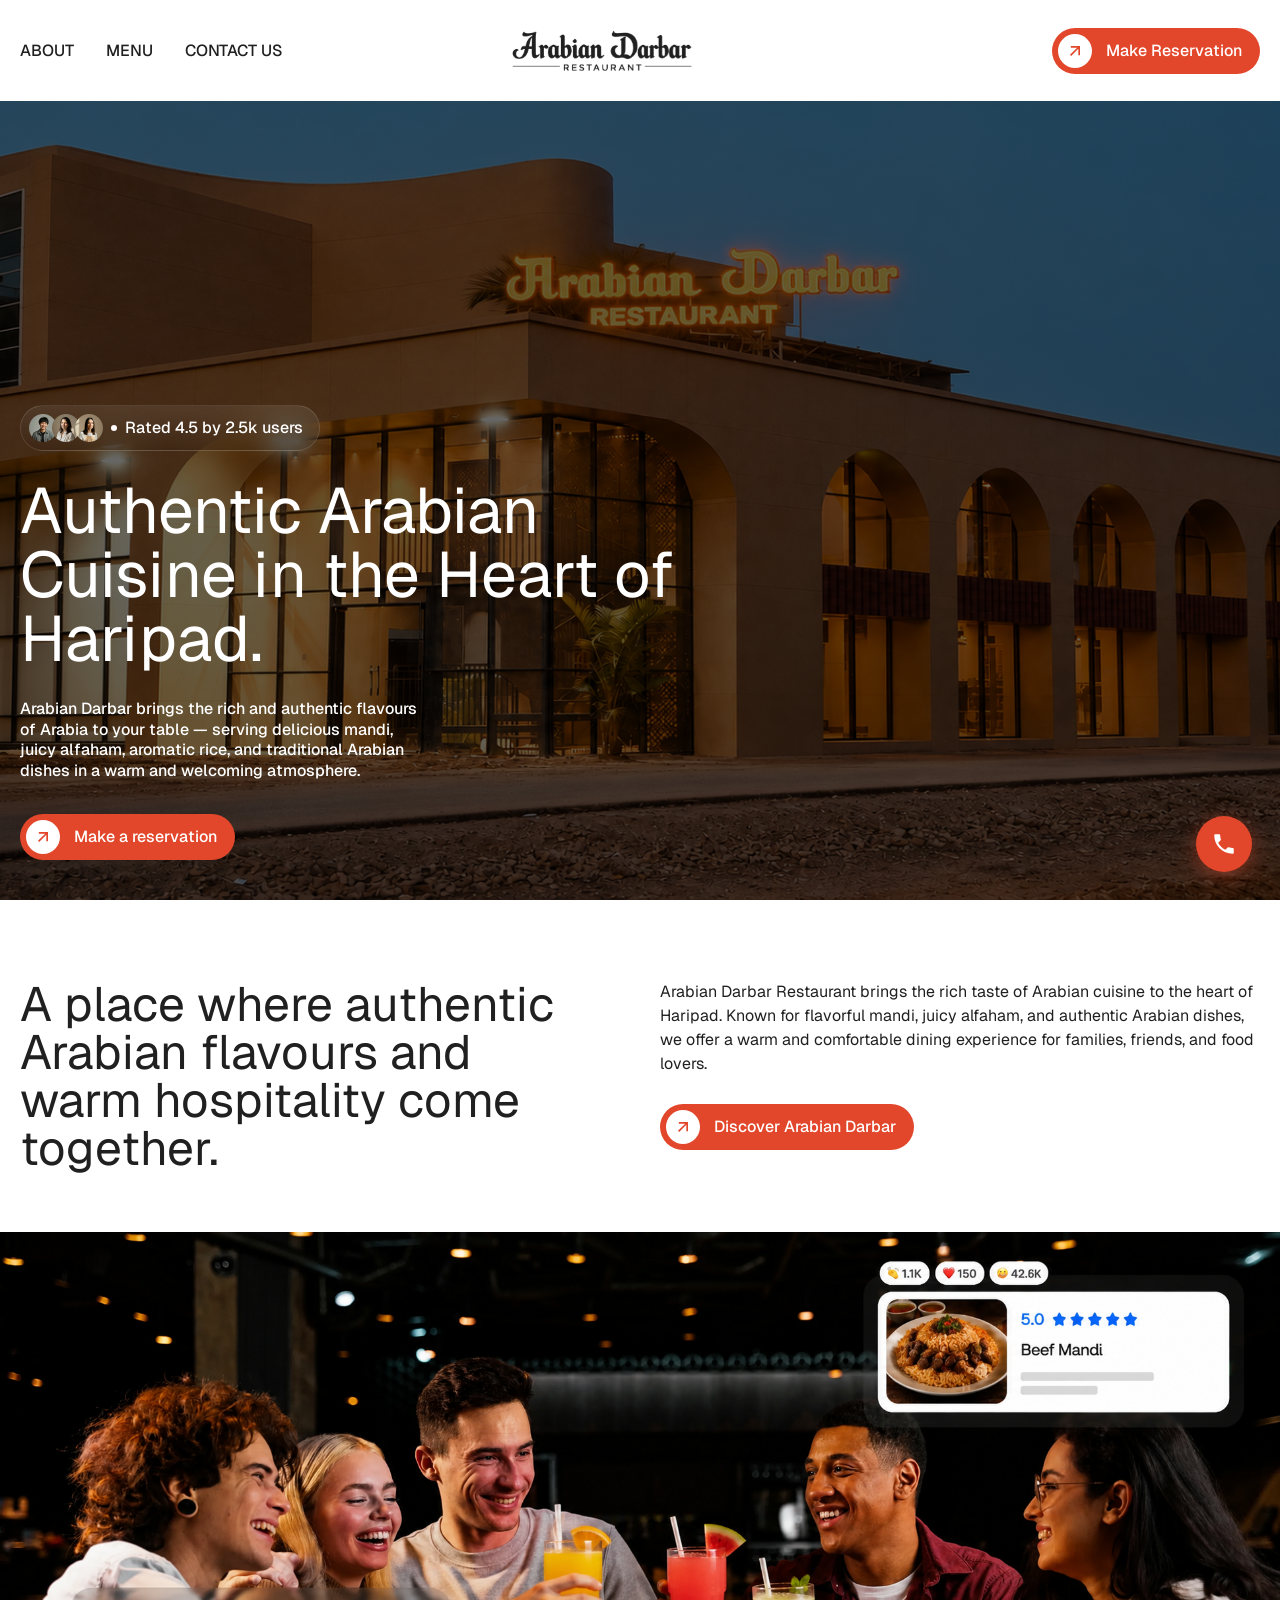
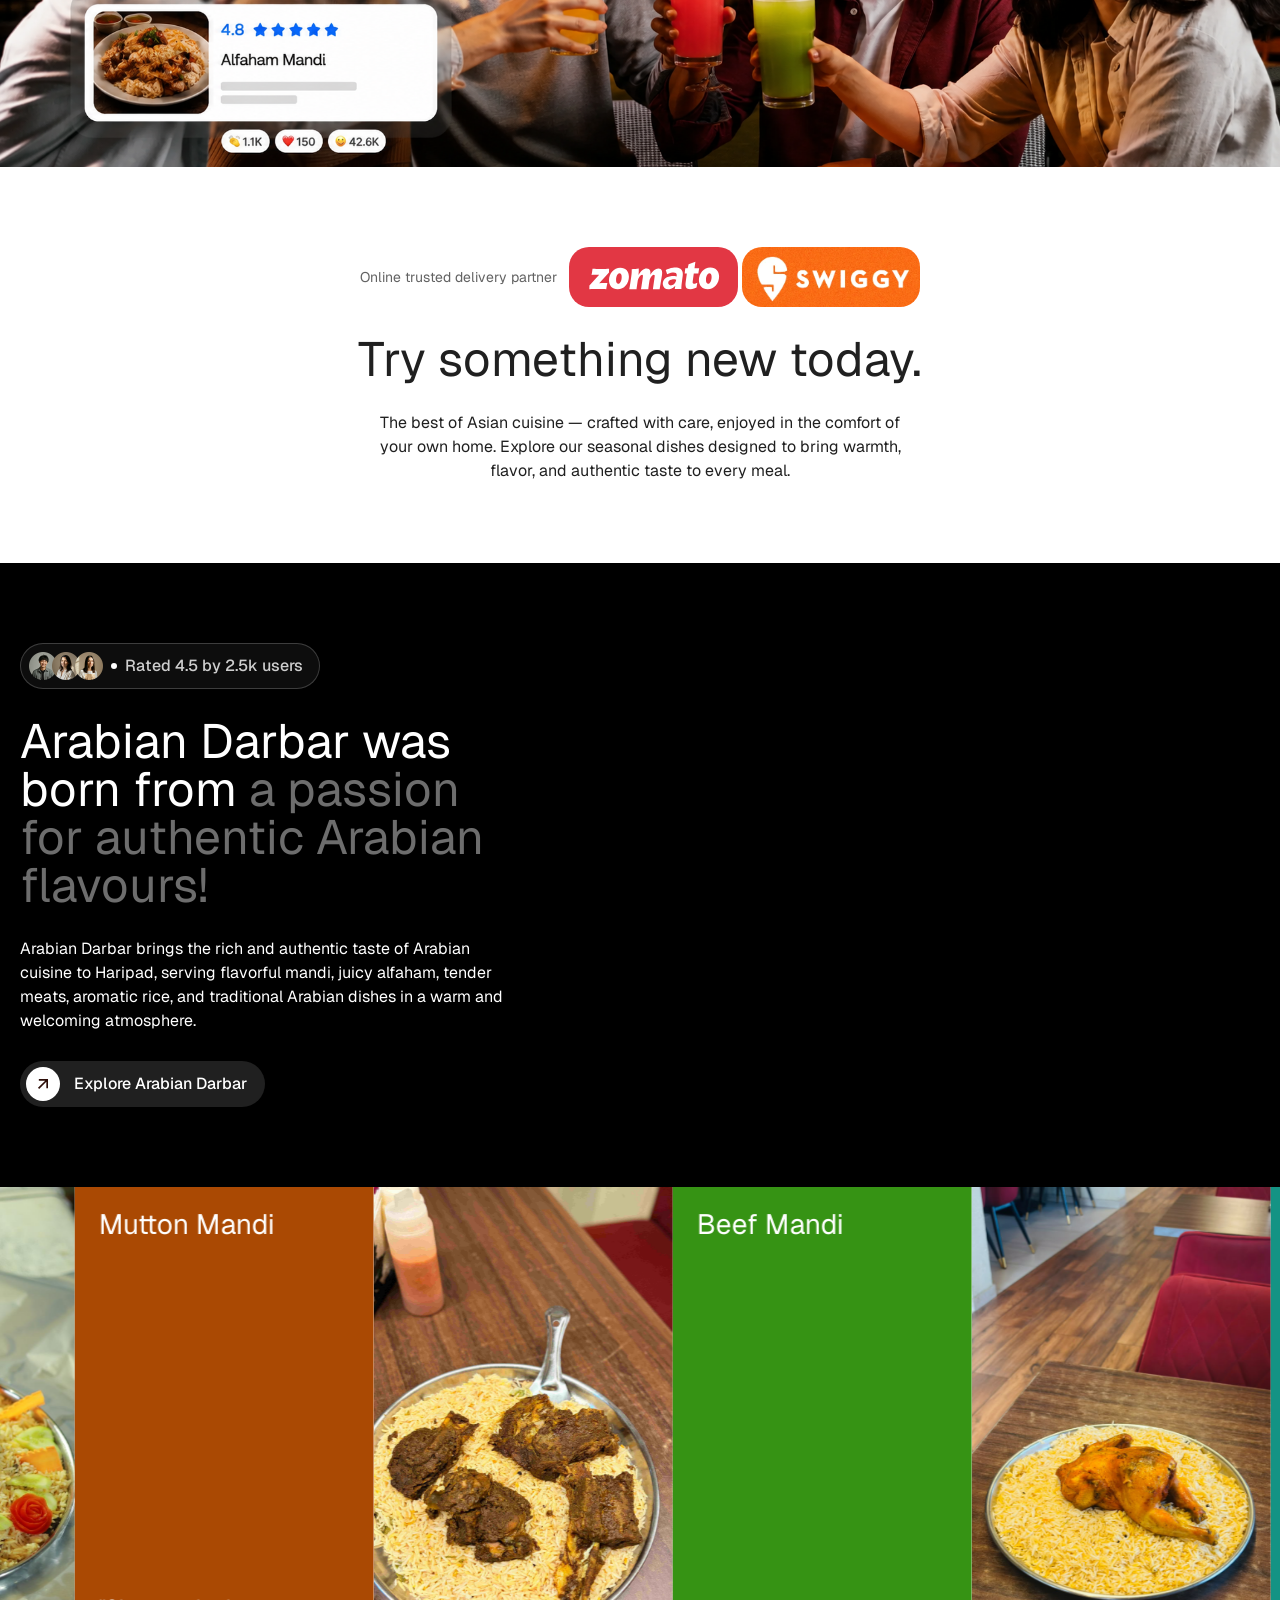
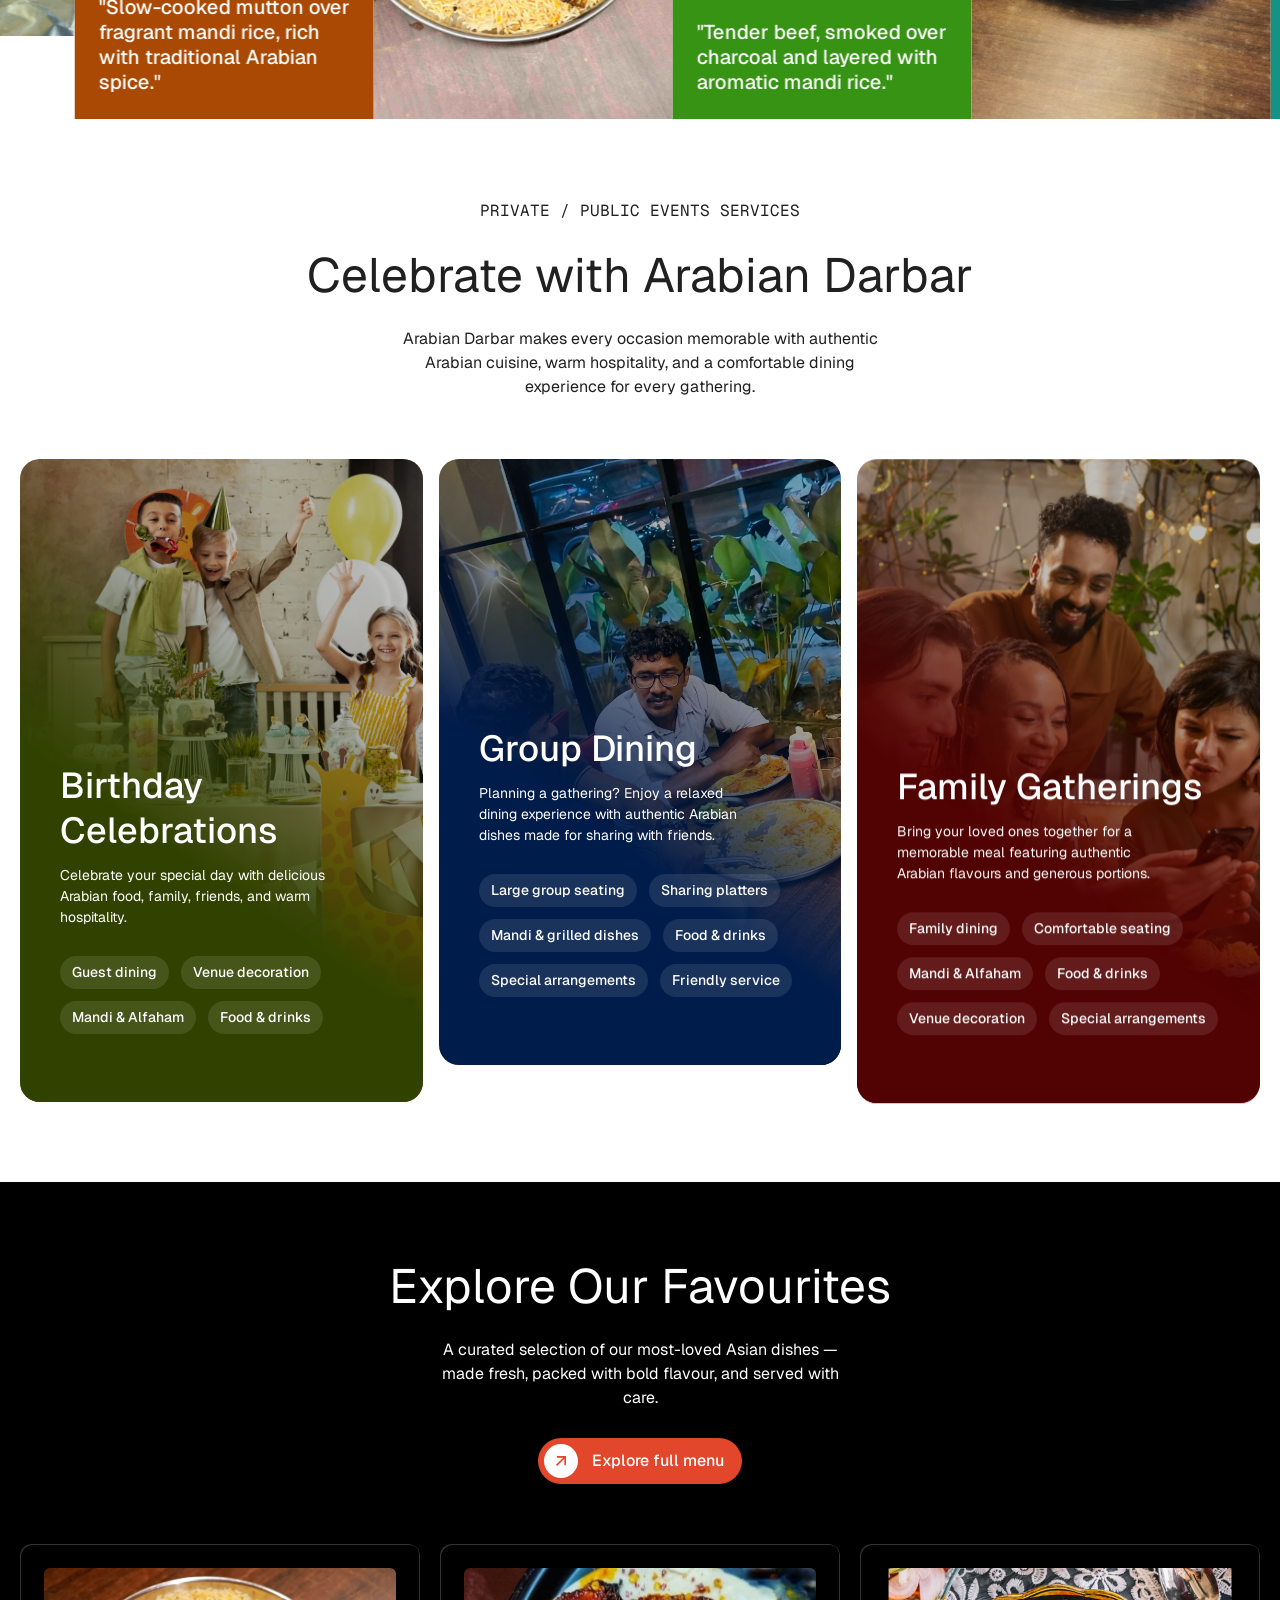
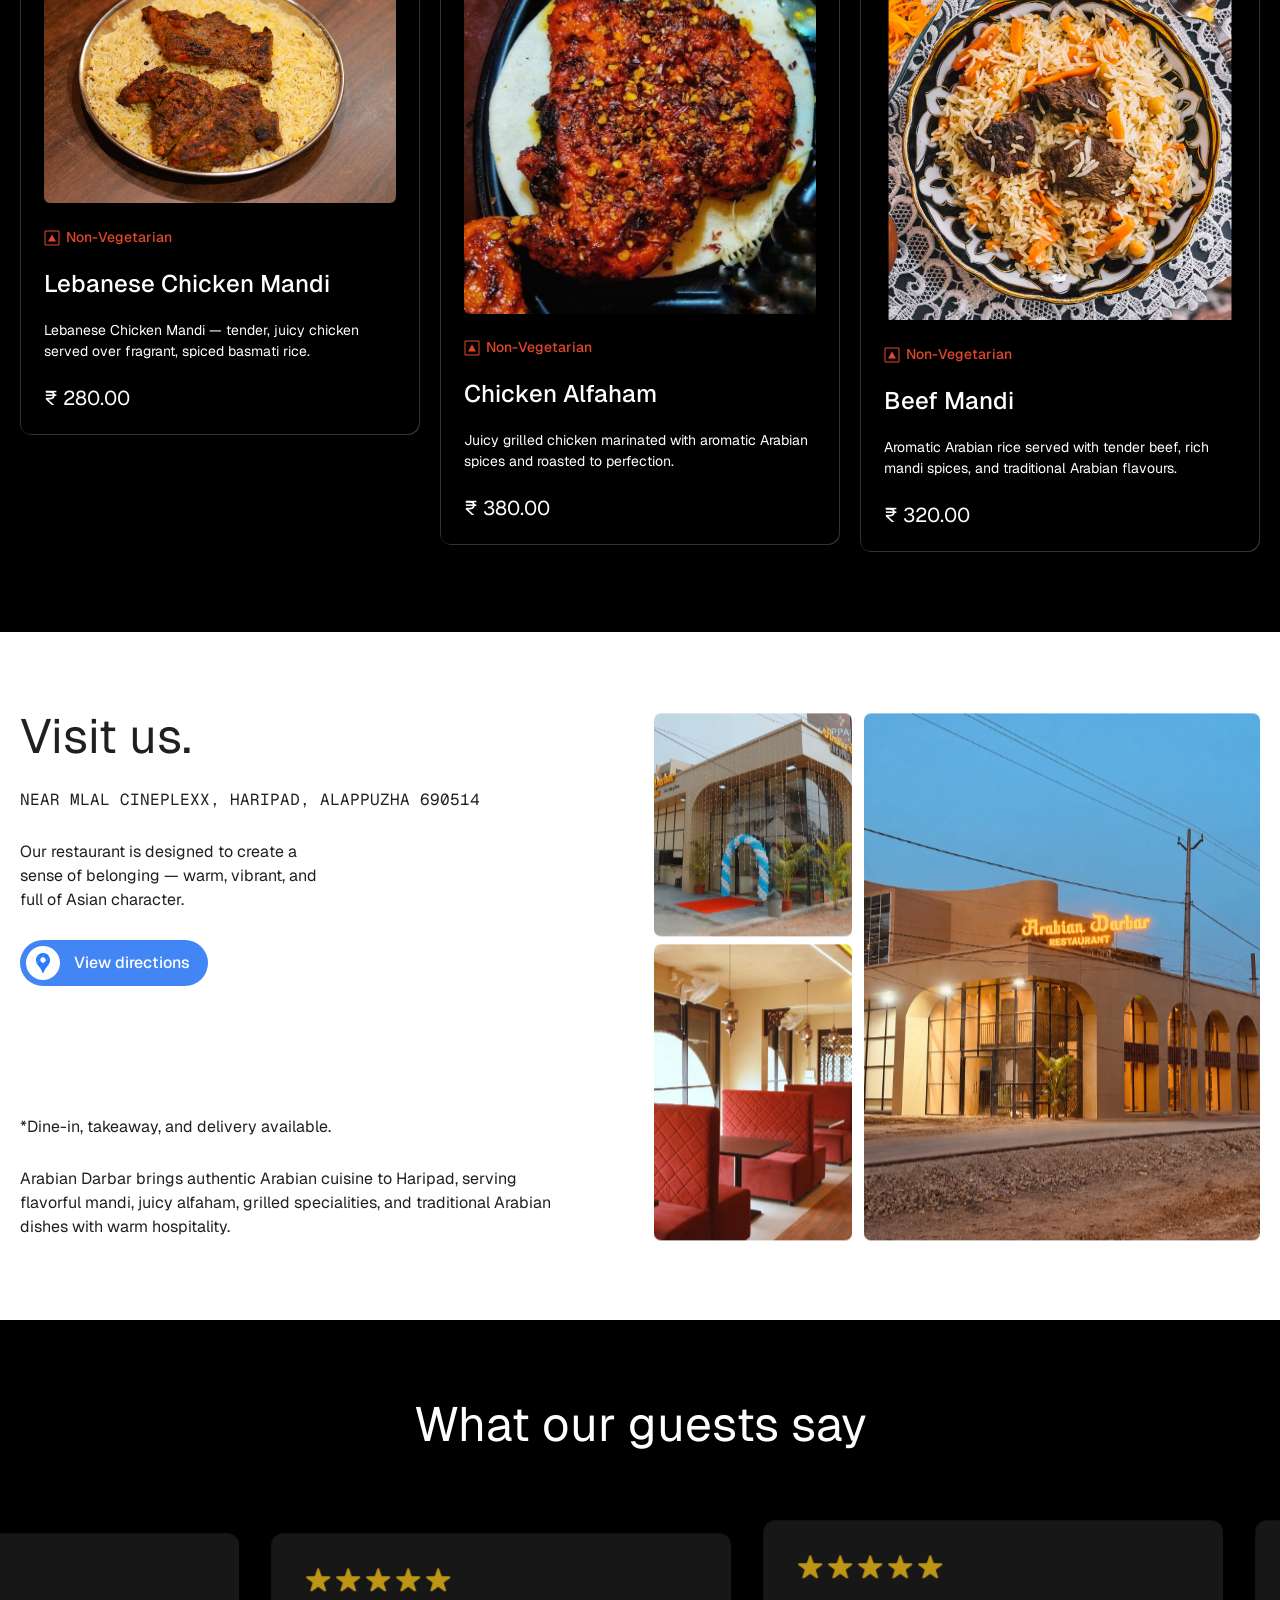
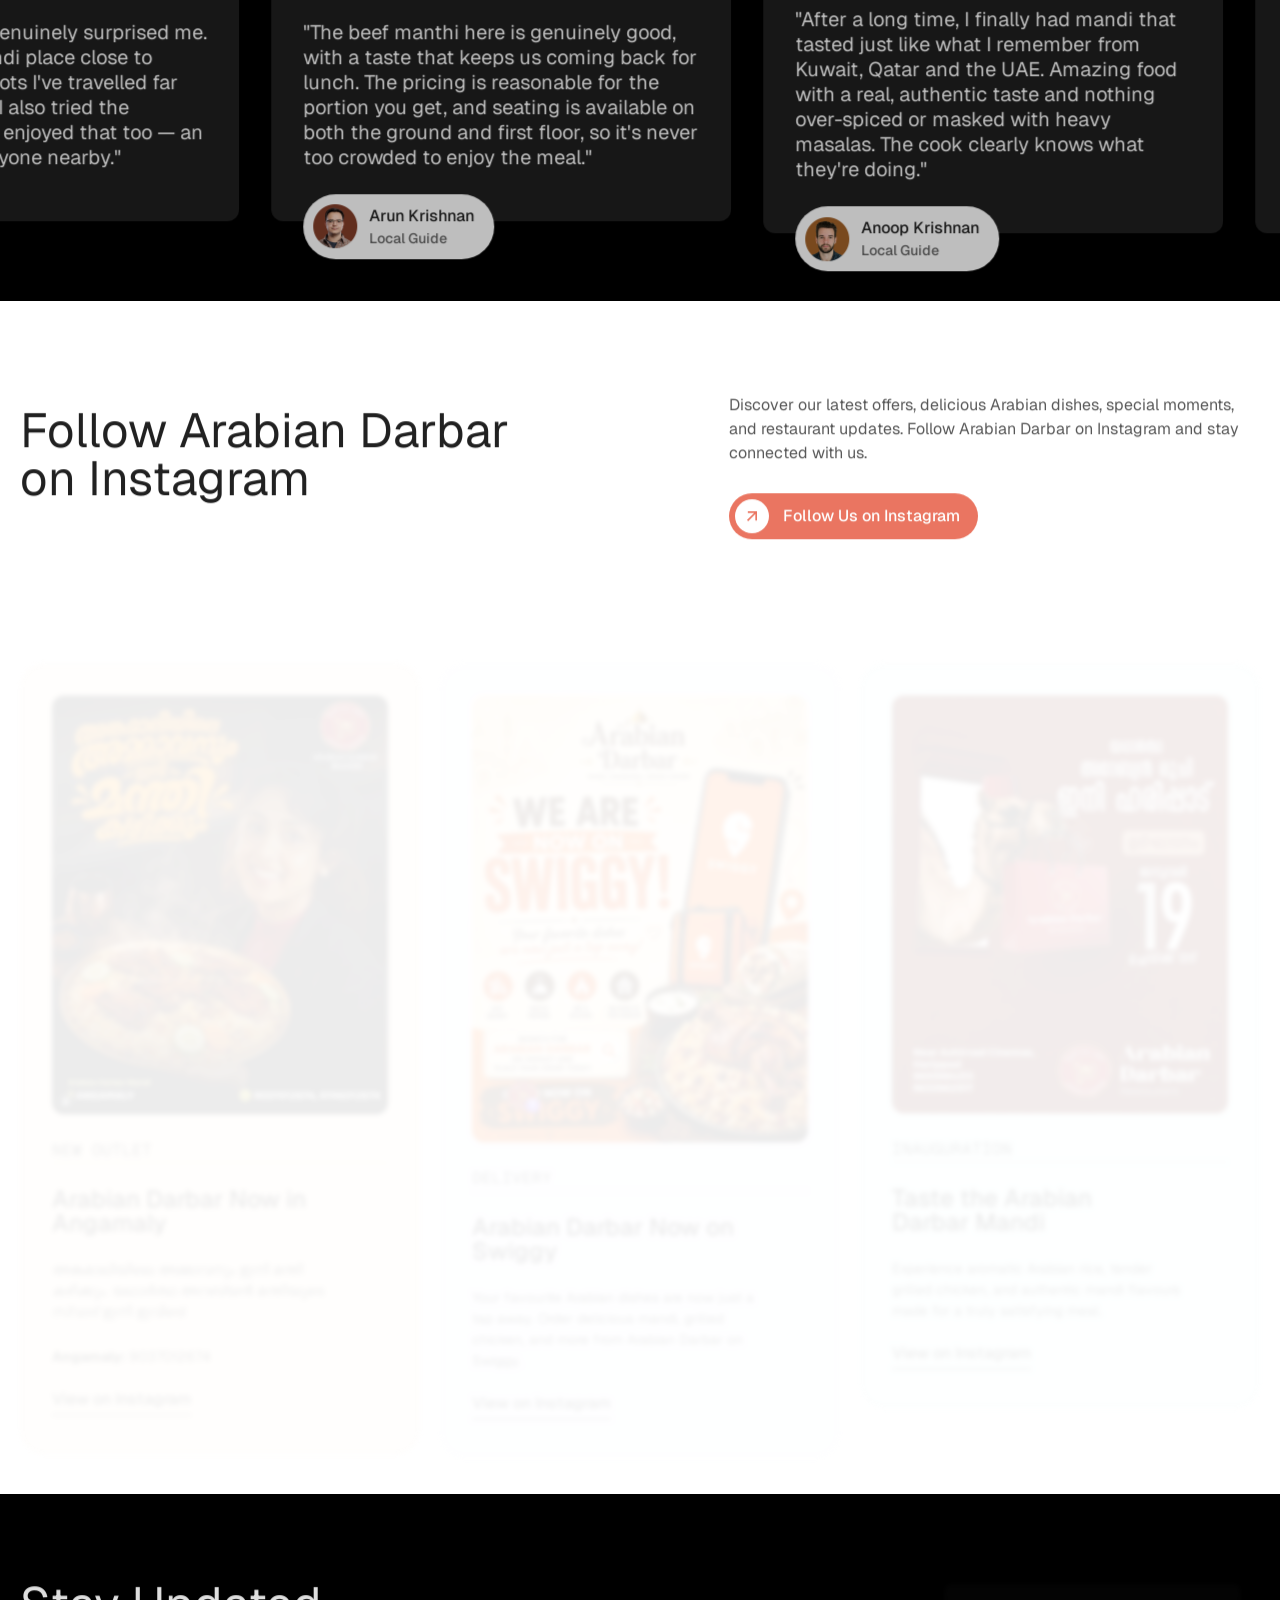
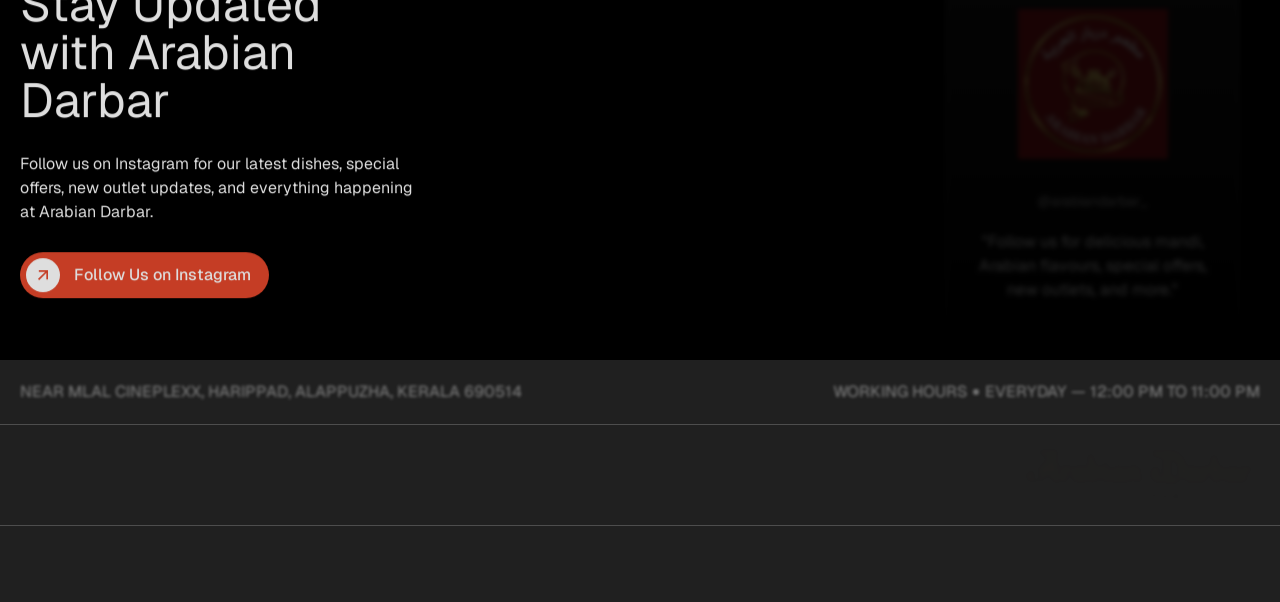
==== commit 75cc6e0c: "new" ====
--- a/index.html
+++ b/index.html
@@ -429,7 +429,7 @@
     <div class="about-slider-div"
       style="transform: translate3d(-65.825%, 0px, 0px) scale3d(1, 1, 1) rotateX(0deg) rotateY(0deg) rotateZ(0deg) skew(0deg, 0deg); transform-style: preserve-3d; will-change: transform;">
 <div class="about-slider">
-  <div class="about-slider-image-div"><img src="./index_files/img/food/Mandi/Mutton mandi.jpeg"
+  <div class="about-slider-image-div"><img src="./index_files/img/home/mutton mandi.jpeg"
       loading="lazy" alt="Mutton Mandi" class="about-slider-image"></div>
   <div class="about-slider-card _01">
     <div class="about-slider-detail-div">
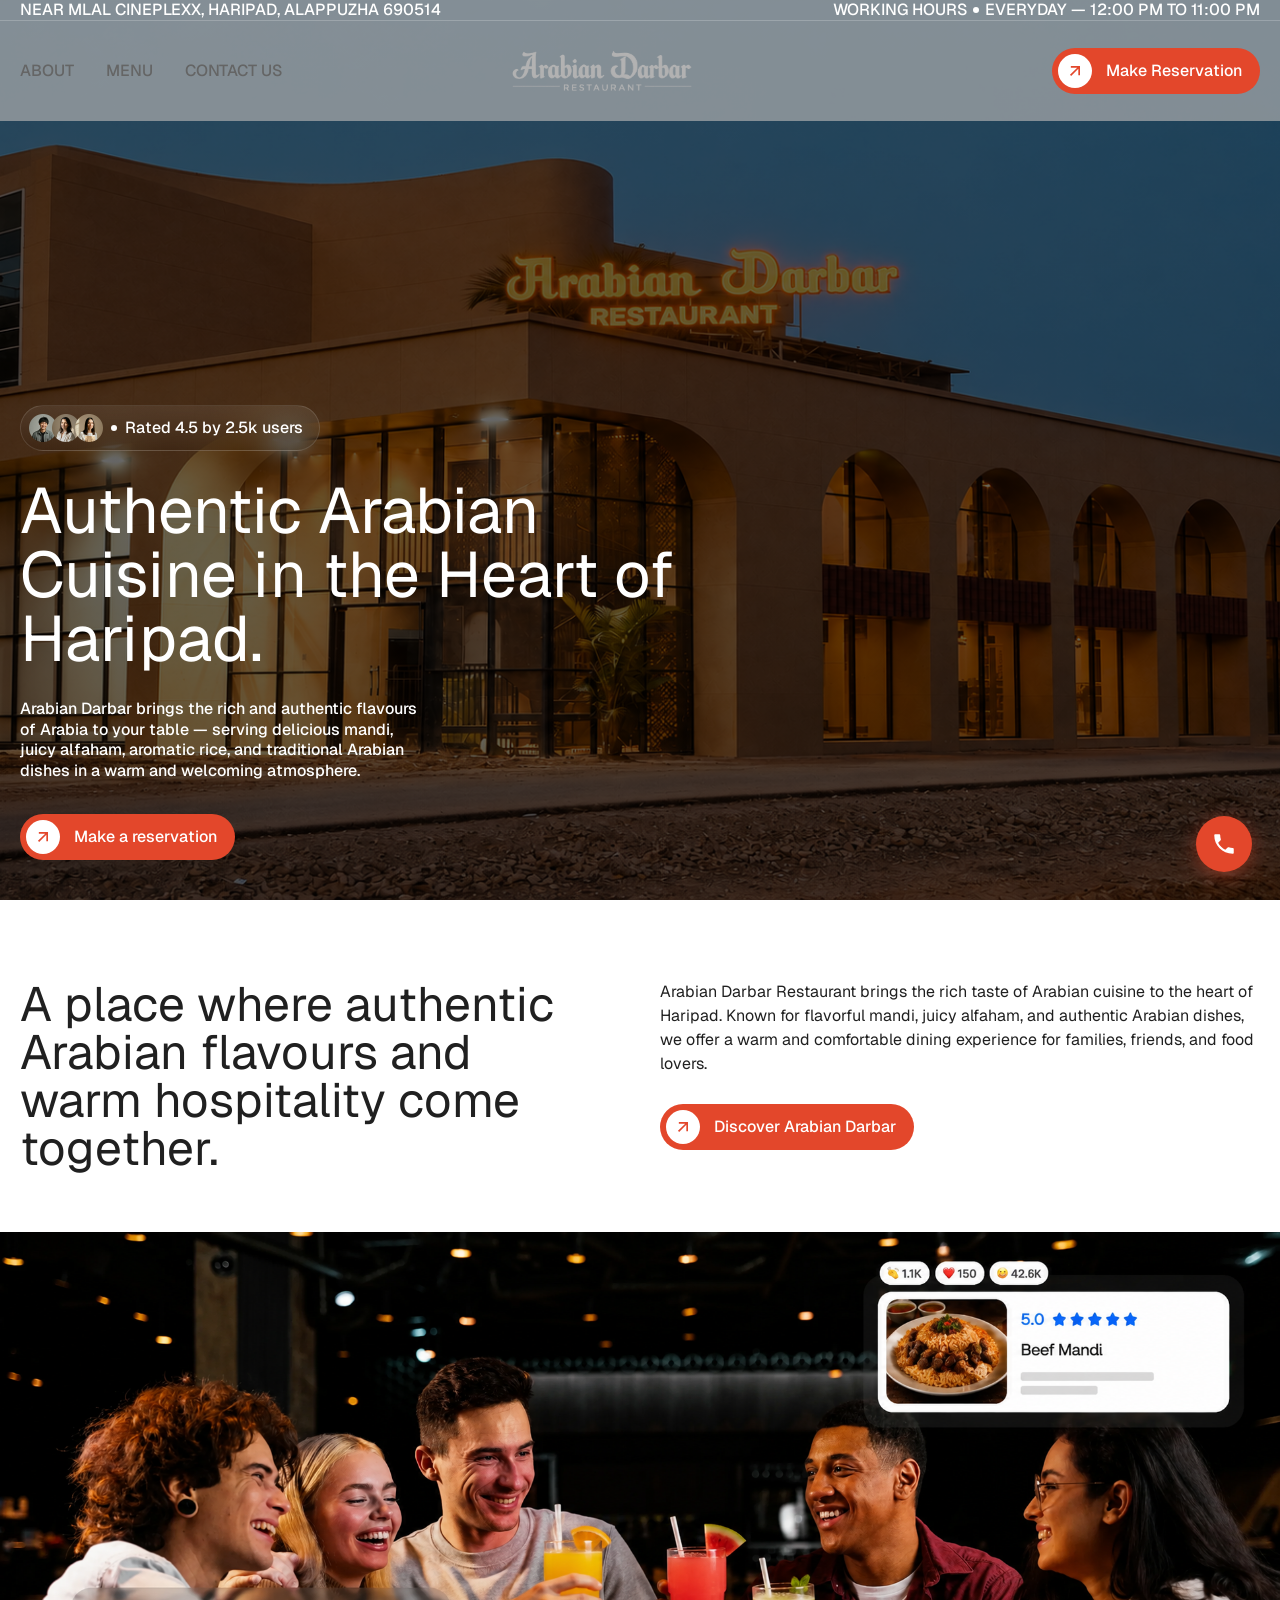
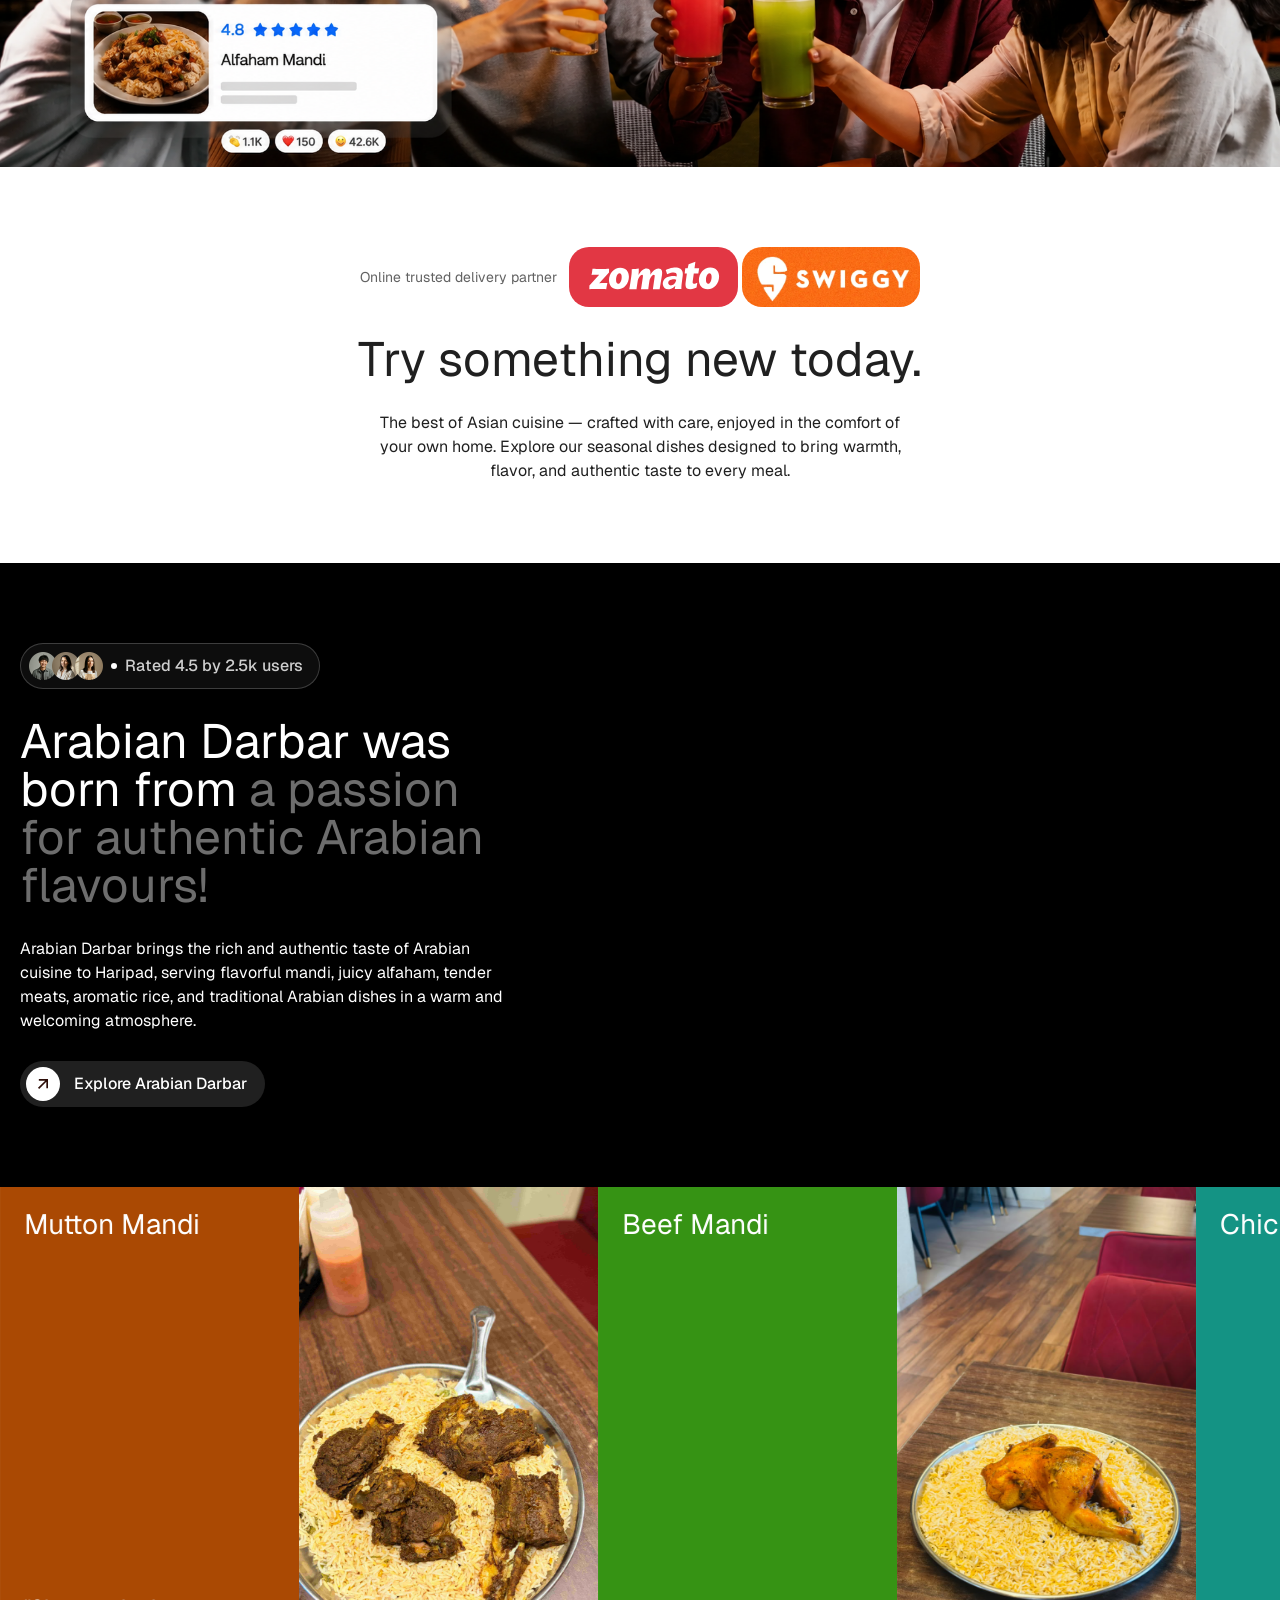
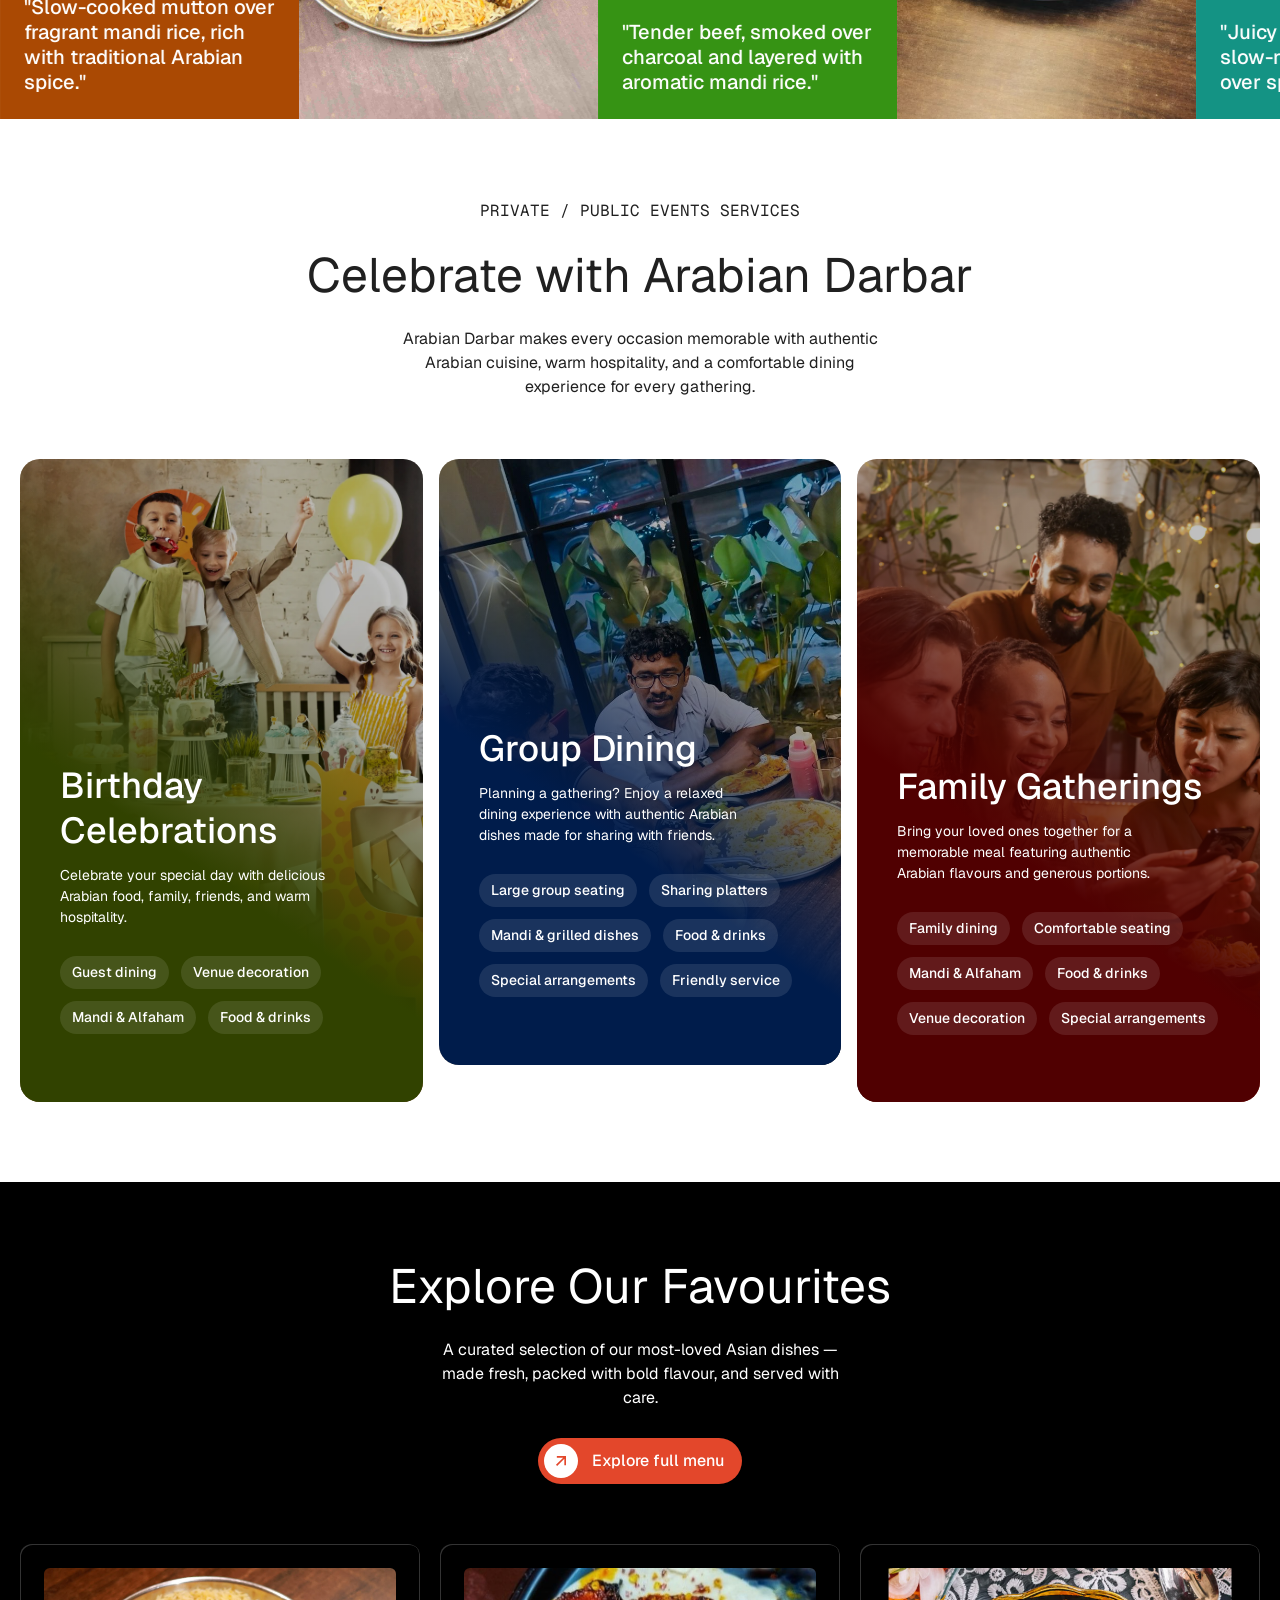
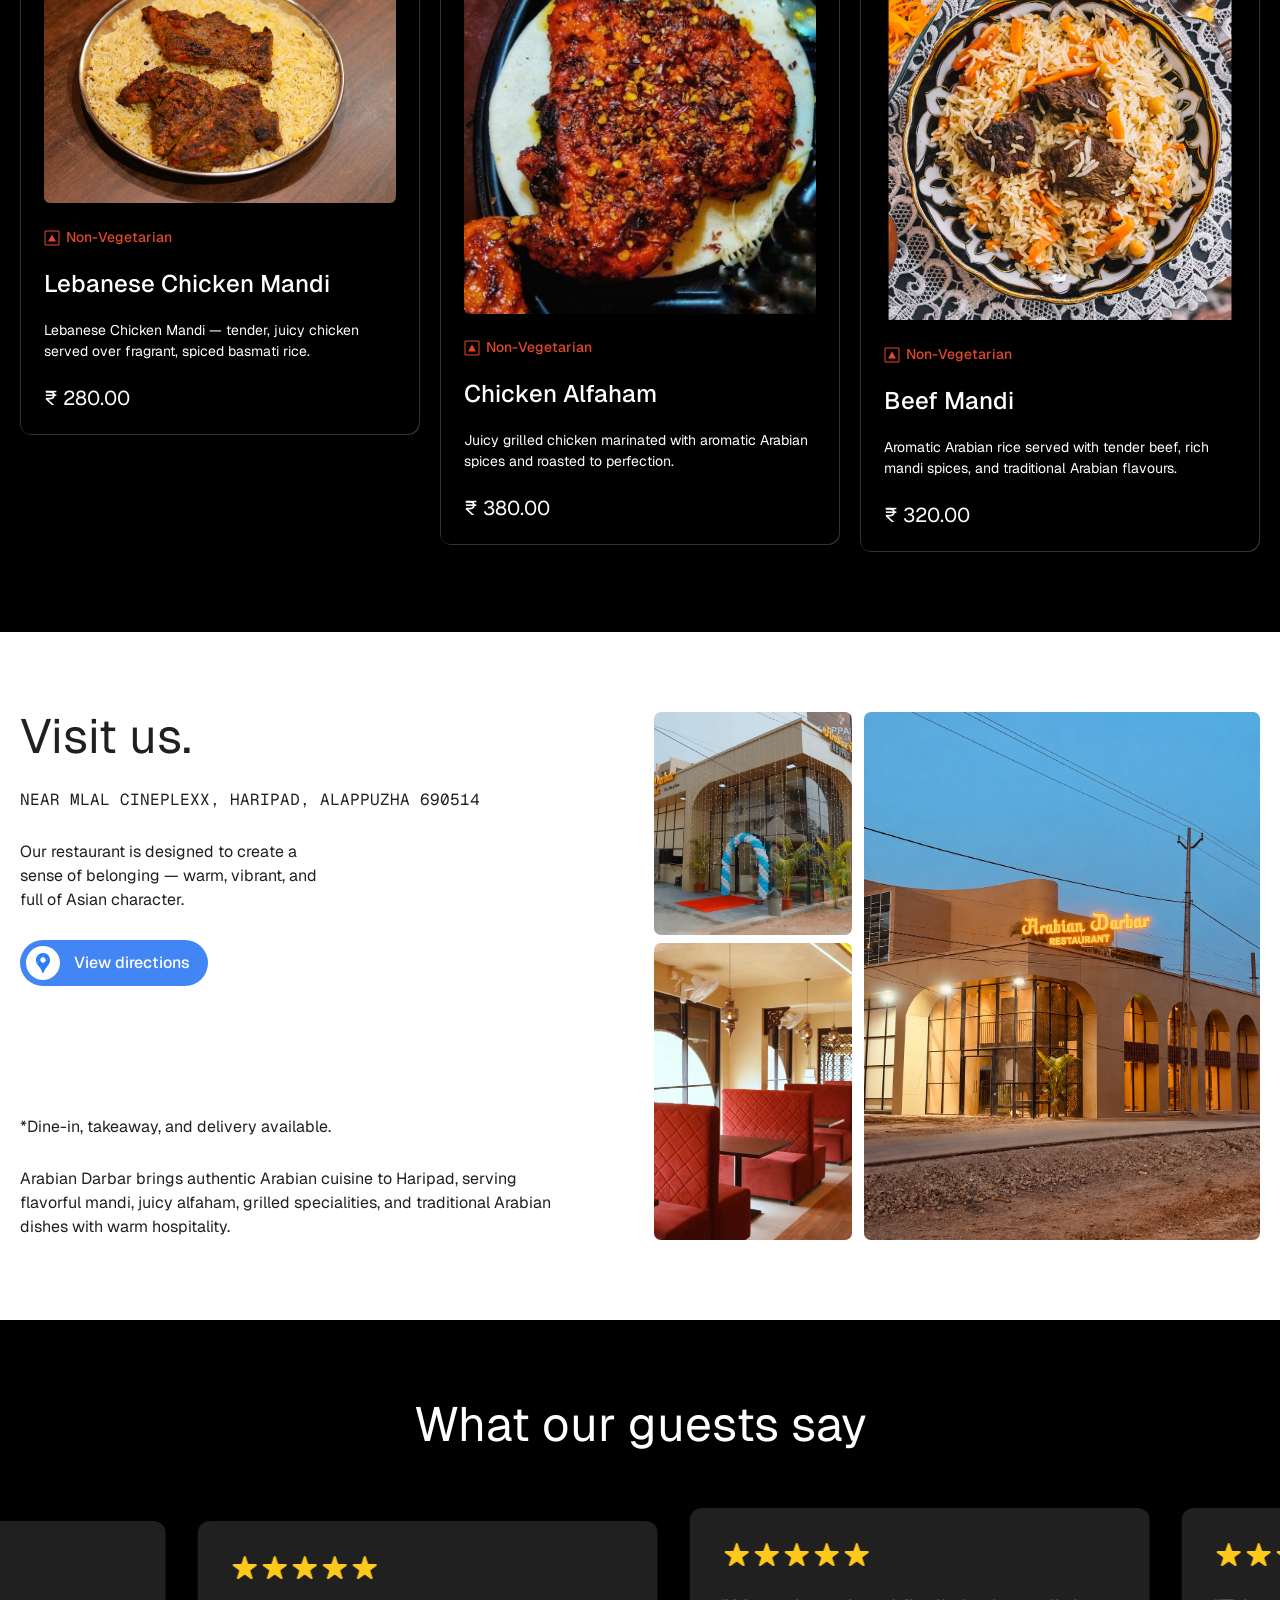
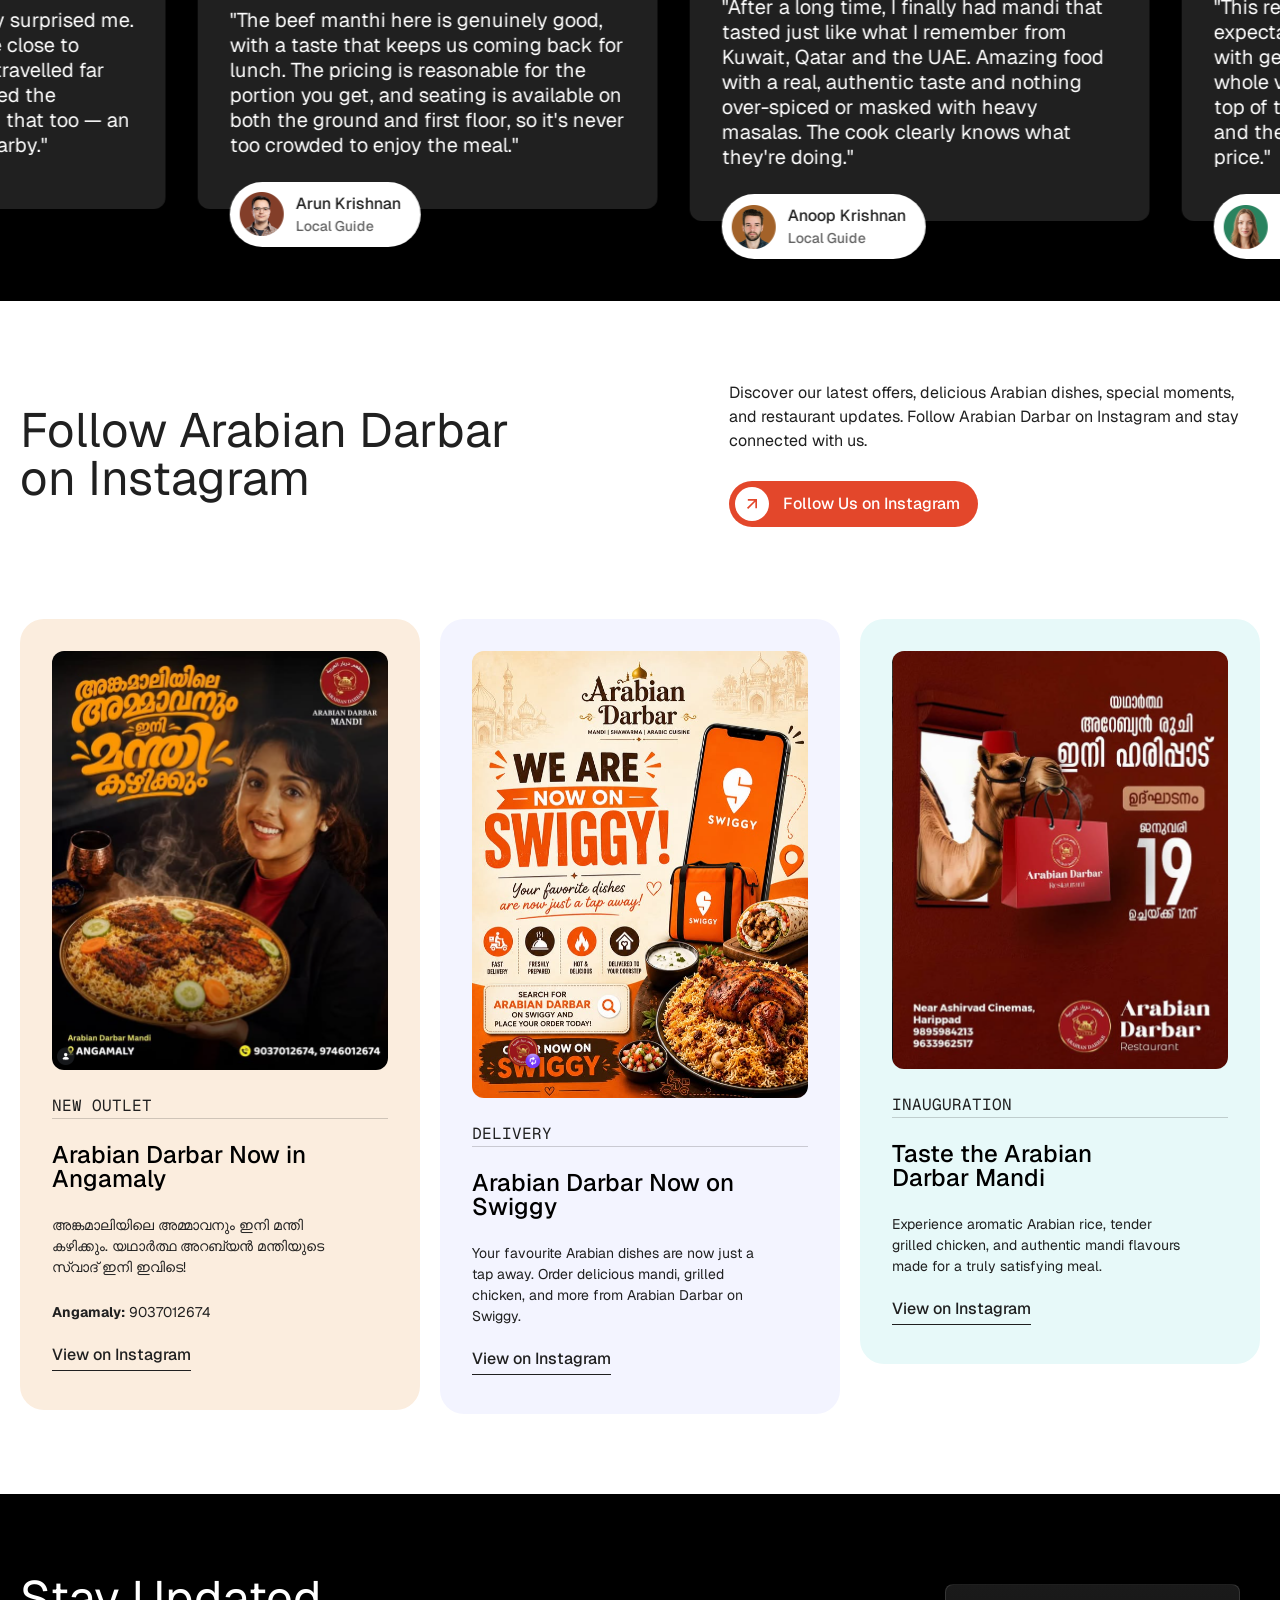
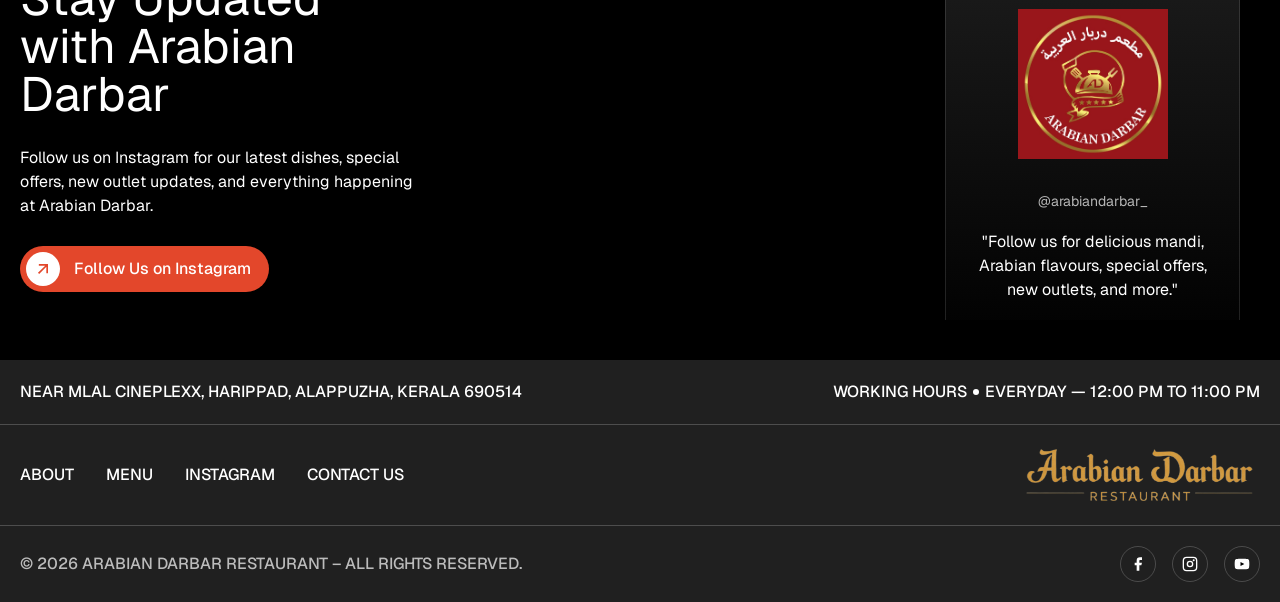
==== commit b2d584af: "new" ====
--- a/index.html
+++ b/index.html
@@ -482,7 +482,7 @@
     <div class="about-slider-div"
       style="transform: translate3d(-65.825%, 0px, 0px) scale3d(1, 1, 1) rotateX(0deg) rotateY(0deg) rotateZ(0deg) skew(0deg, 0deg); transform-style: preserve-3d; will-change: transform;">
 <div class="about-slider">
-  <div class="about-slider-image-div"><img src="./index_files/img/food/Mandi/Mutton mandi.jpeg"
+  <div class="about-slider-image-div"><img src="./index_files/img/home/mutton mandi.jpeg"
       loading="lazy" alt="Mutton Mandi" class="about-slider-image"></div>
   <div class="about-slider-card _01">
     <div class="about-slider-detail-div">
@@ -502,7 +502,7 @@
   </div>
 </div>
 <div class="about-slider">
-  <div class="about-slider-image-div"><img src="./index_files/img/food/normal-mandi.jpeg"
+  <div class="about-slider-image-div"><img src="./index_files/img/home/normal-mandi.jpeg"
       loading="lazy" alt="Rib Piece Chicken Mandi" class="about-slider-image"></div>
   <div class="about-slider-card _03">
     <div class="about-slider-detail-div">
@@ -512,7 +512,7 @@
   </div>
 </div>
 <div class="about-slider">
-  <div class="about-slider-image-div"><img src="./index_files/img/food/masalas-shawaya.jpeg"
+  <div class="about-slider-image-div"><img src="./index_files/img/food/Mandi/Masala shawaya.jpeg"
       loading="lazy" alt="Masala Shawai" class="about-slider-image"></div>
   <div class="about-slider-card _04">
     <div class="about-slider-detail-div">
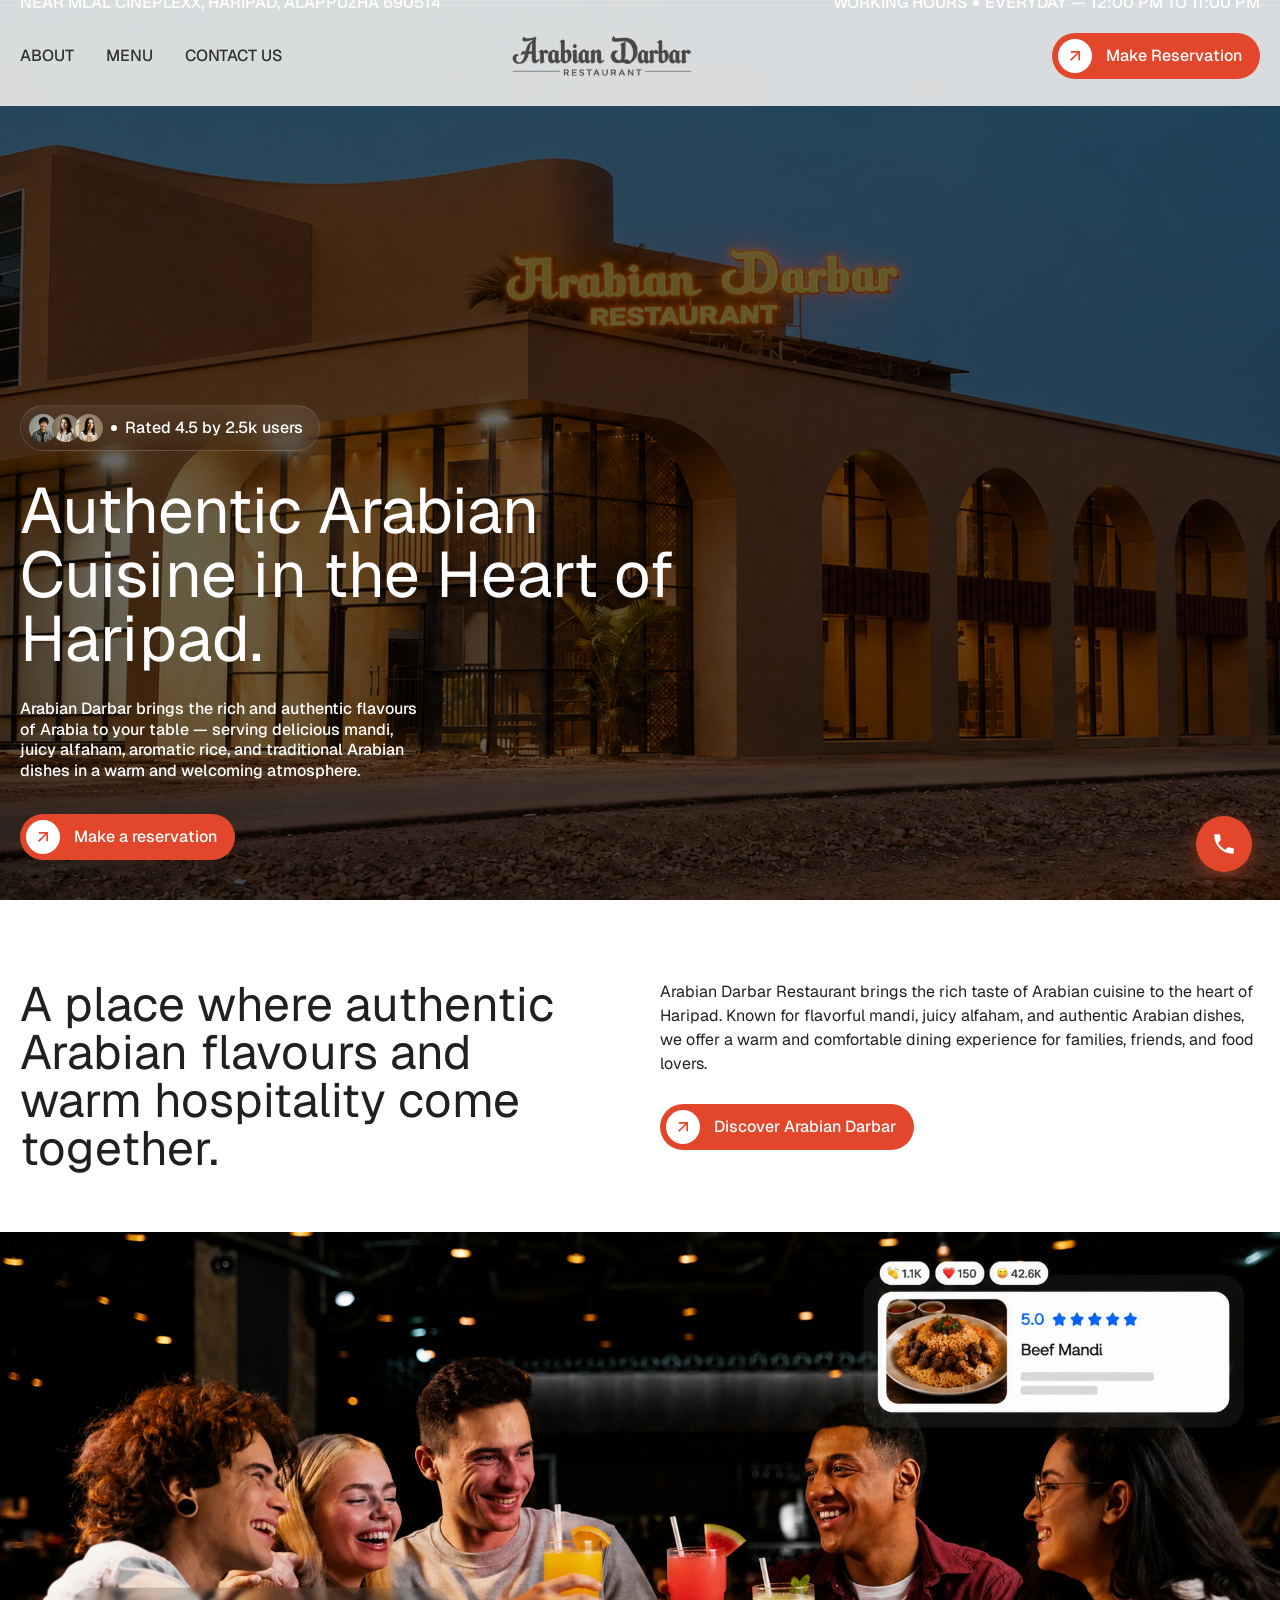
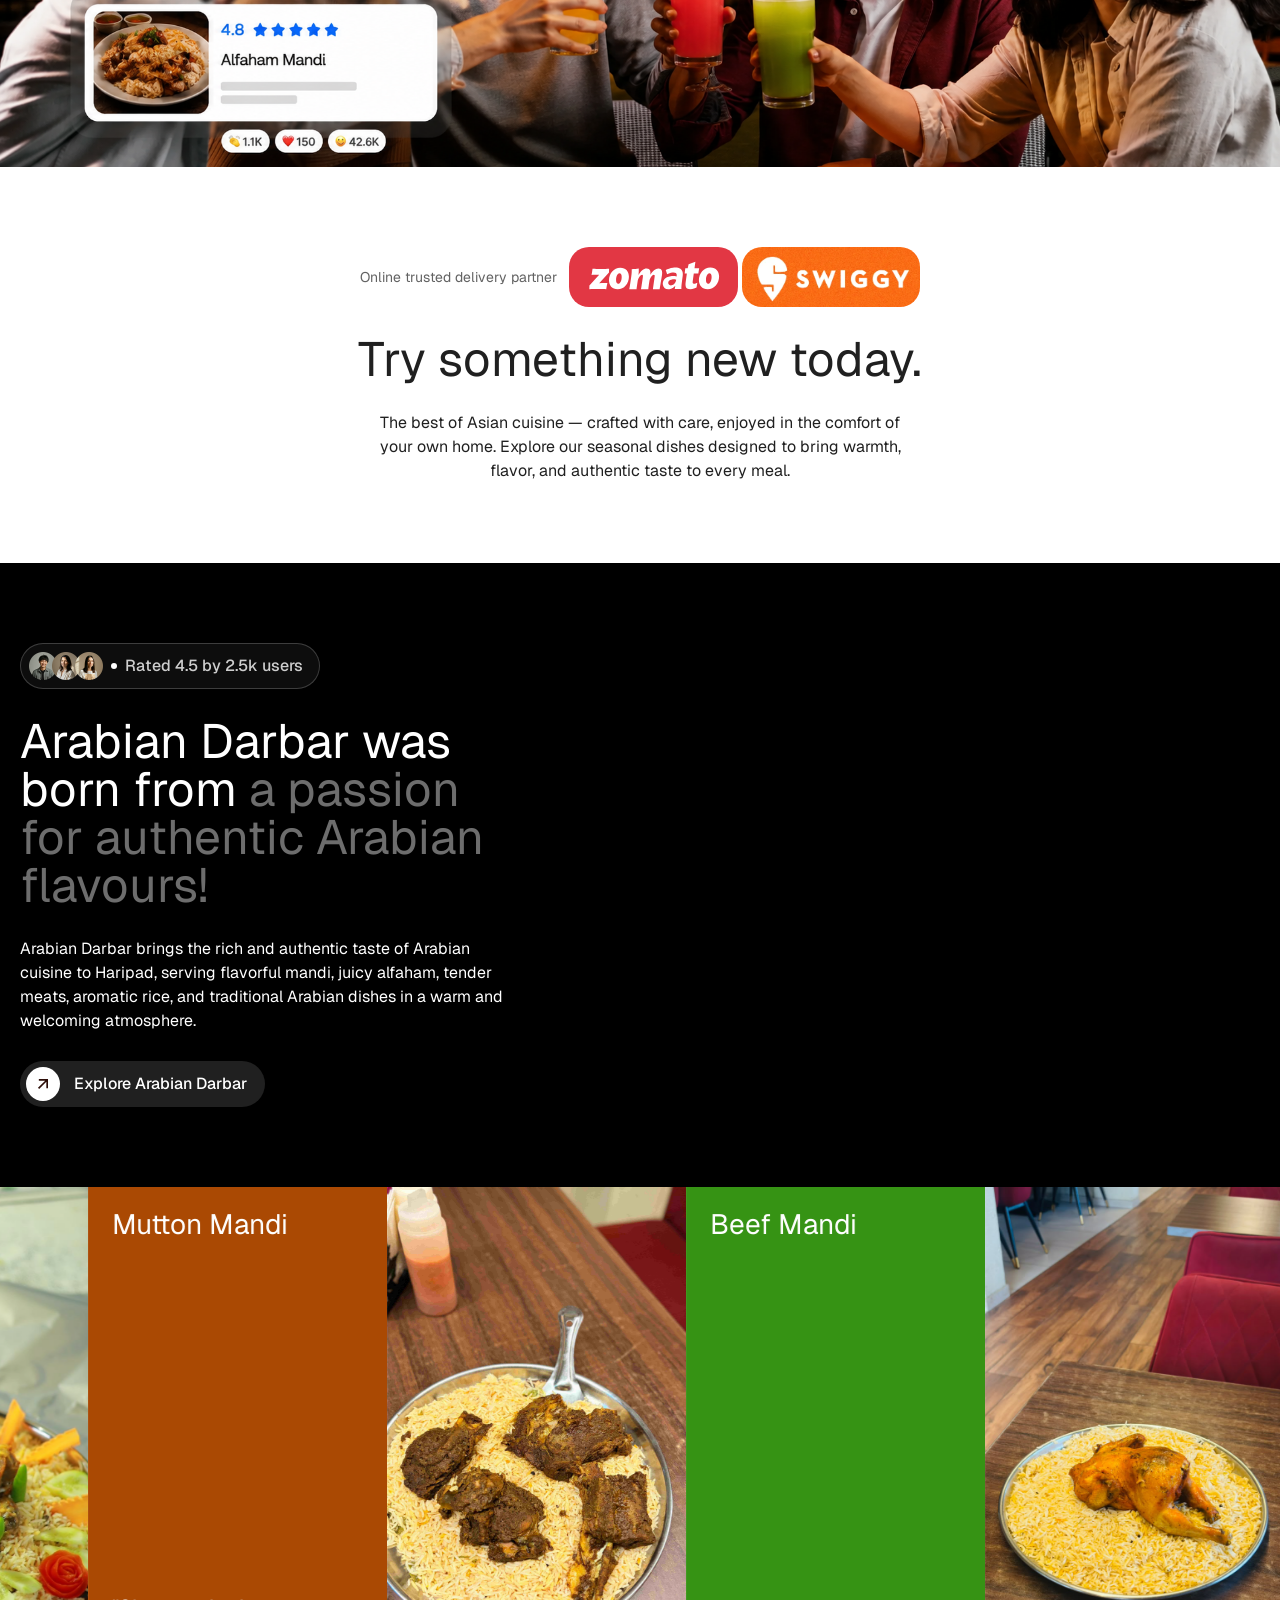
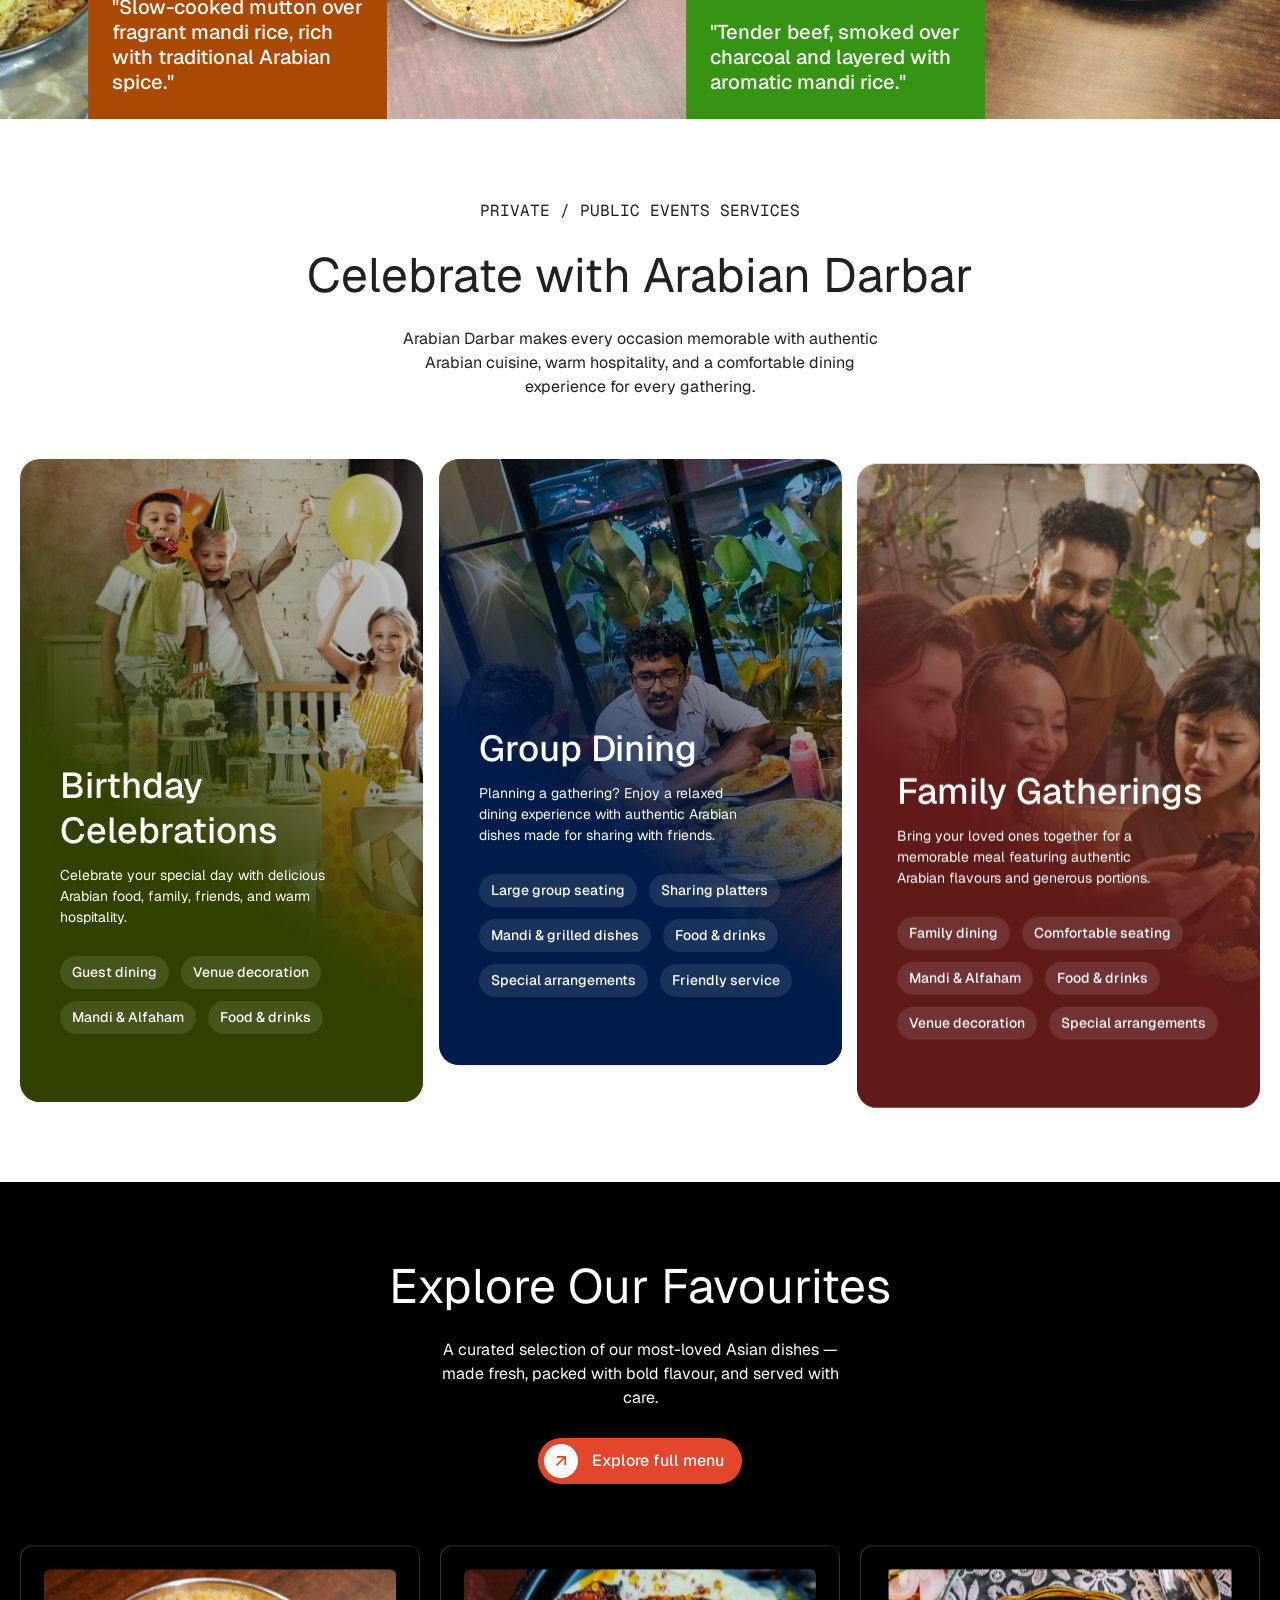
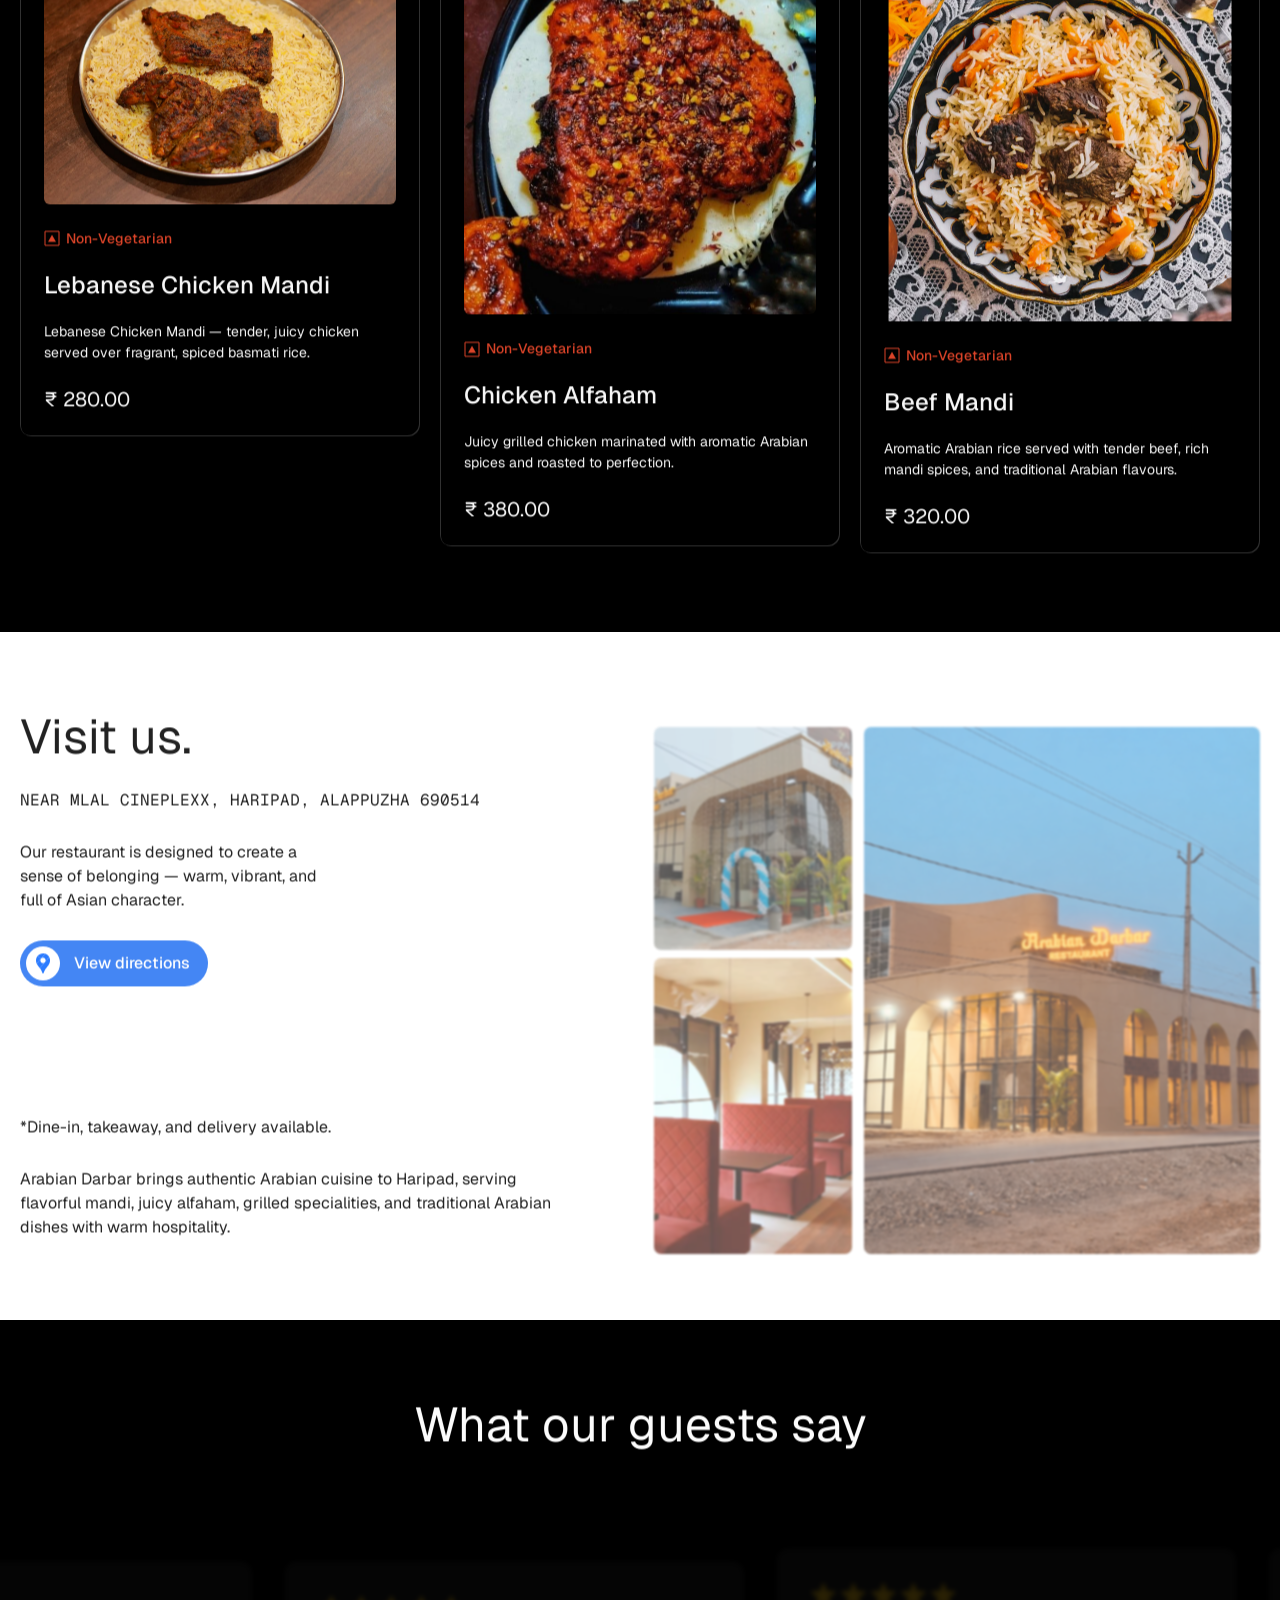
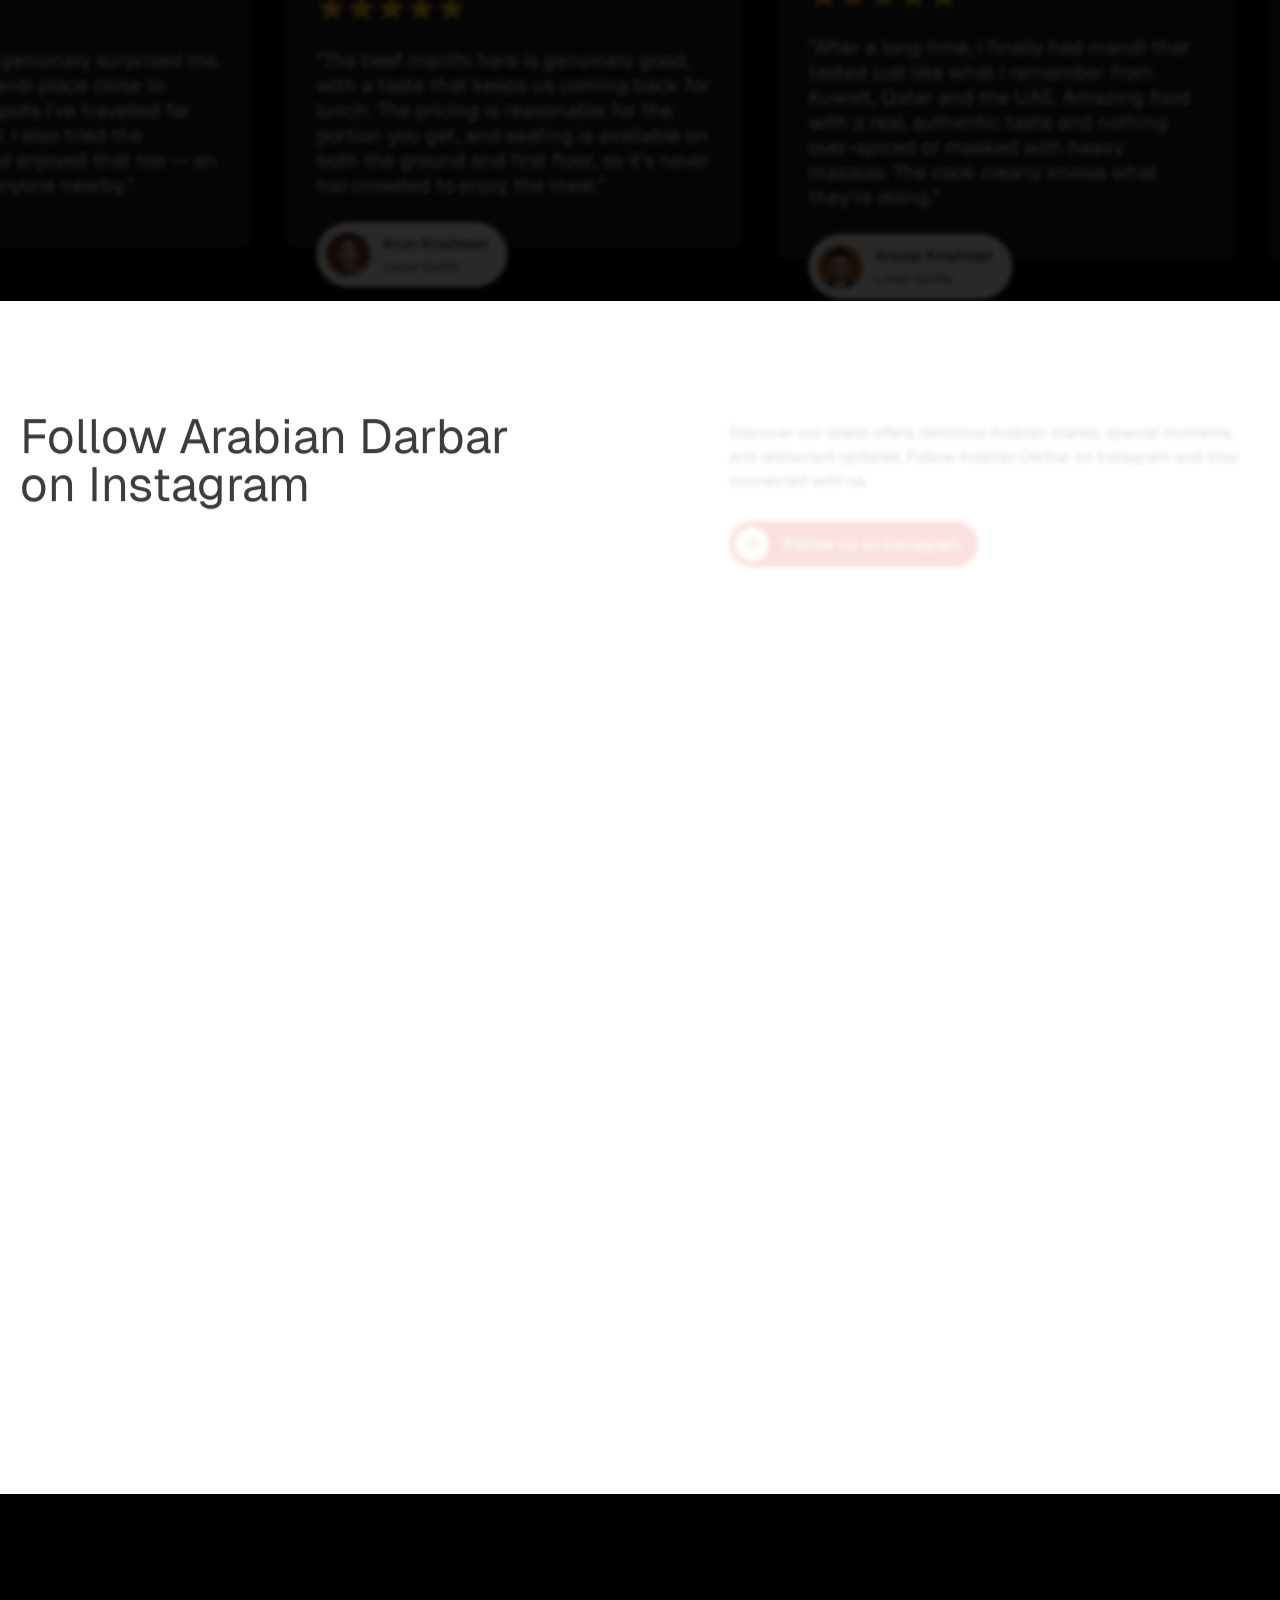
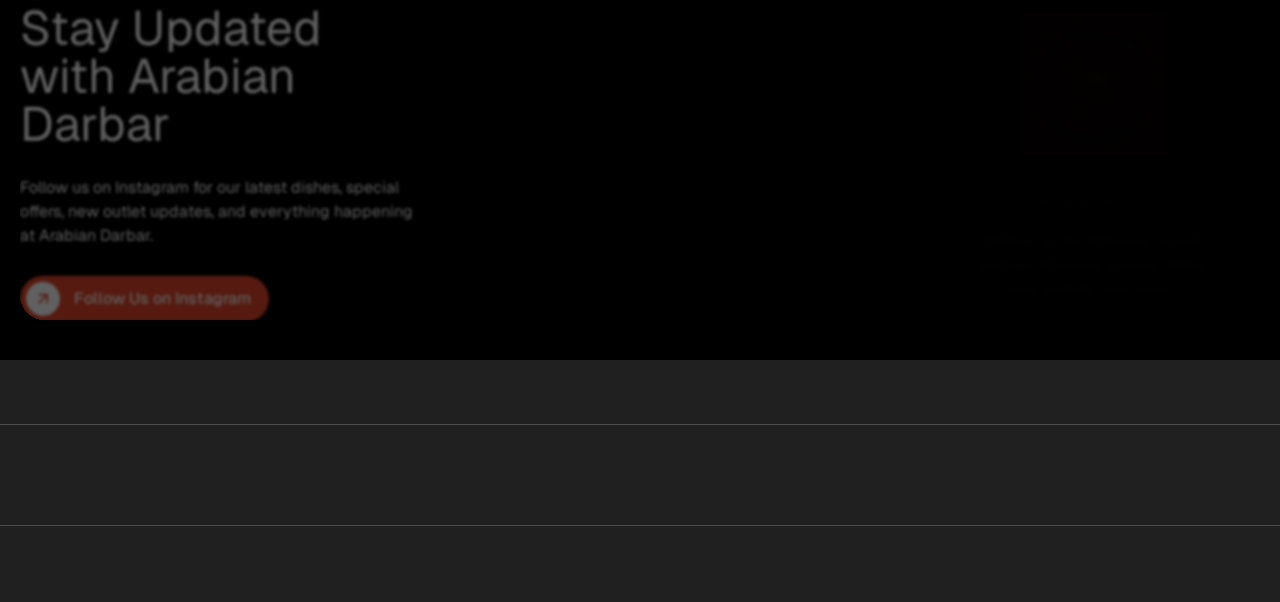
==== commit bf89129e: "new" ====
--- a/index.html
+++ b/index.html
@@ -429,7 +429,7 @@
     <div class="about-slider-div"
       style="transform: translate3d(-65.825%, 0px, 0px) scale3d(1, 1, 1) rotateX(0deg) rotateY(0deg) rotateZ(0deg) skew(0deg, 0deg); transform-style: preserve-3d; will-change: transform;">
 <div class="about-slider">
-  <div class="about-slider-image-div"><img src="./index_files/img/home/mutton mandi.jpeg"
+  <div class="about-slider-image-div"><img src="./index_files/img/home/mutt.png"
       loading="lazy" alt="Mutton Mandi" class="about-slider-image"></div>
   <div class="about-slider-card _01">
     <div class="about-slider-detail-div">
@@ -482,7 +482,7 @@
     <div class="about-slider-div"
       style="transform: translate3d(-65.825%, 0px, 0px) scale3d(1, 1, 1) rotateX(0deg) rotateY(0deg) rotateZ(0deg) skew(0deg, 0deg); transform-style: preserve-3d; will-change: transform;">
 <div class="about-slider">
-  <div class="about-slider-image-div"><img src="./index_files/img/home/mutton mandi.jpeg"
+  <div class="about-slider-image-div"><img src="./index_files/img/home/mutt.png"
       loading="lazy" alt="Mutton Mandi" class="about-slider-image"></div>
   <div class="about-slider-card _01">
     <div class="about-slider-detail-div">
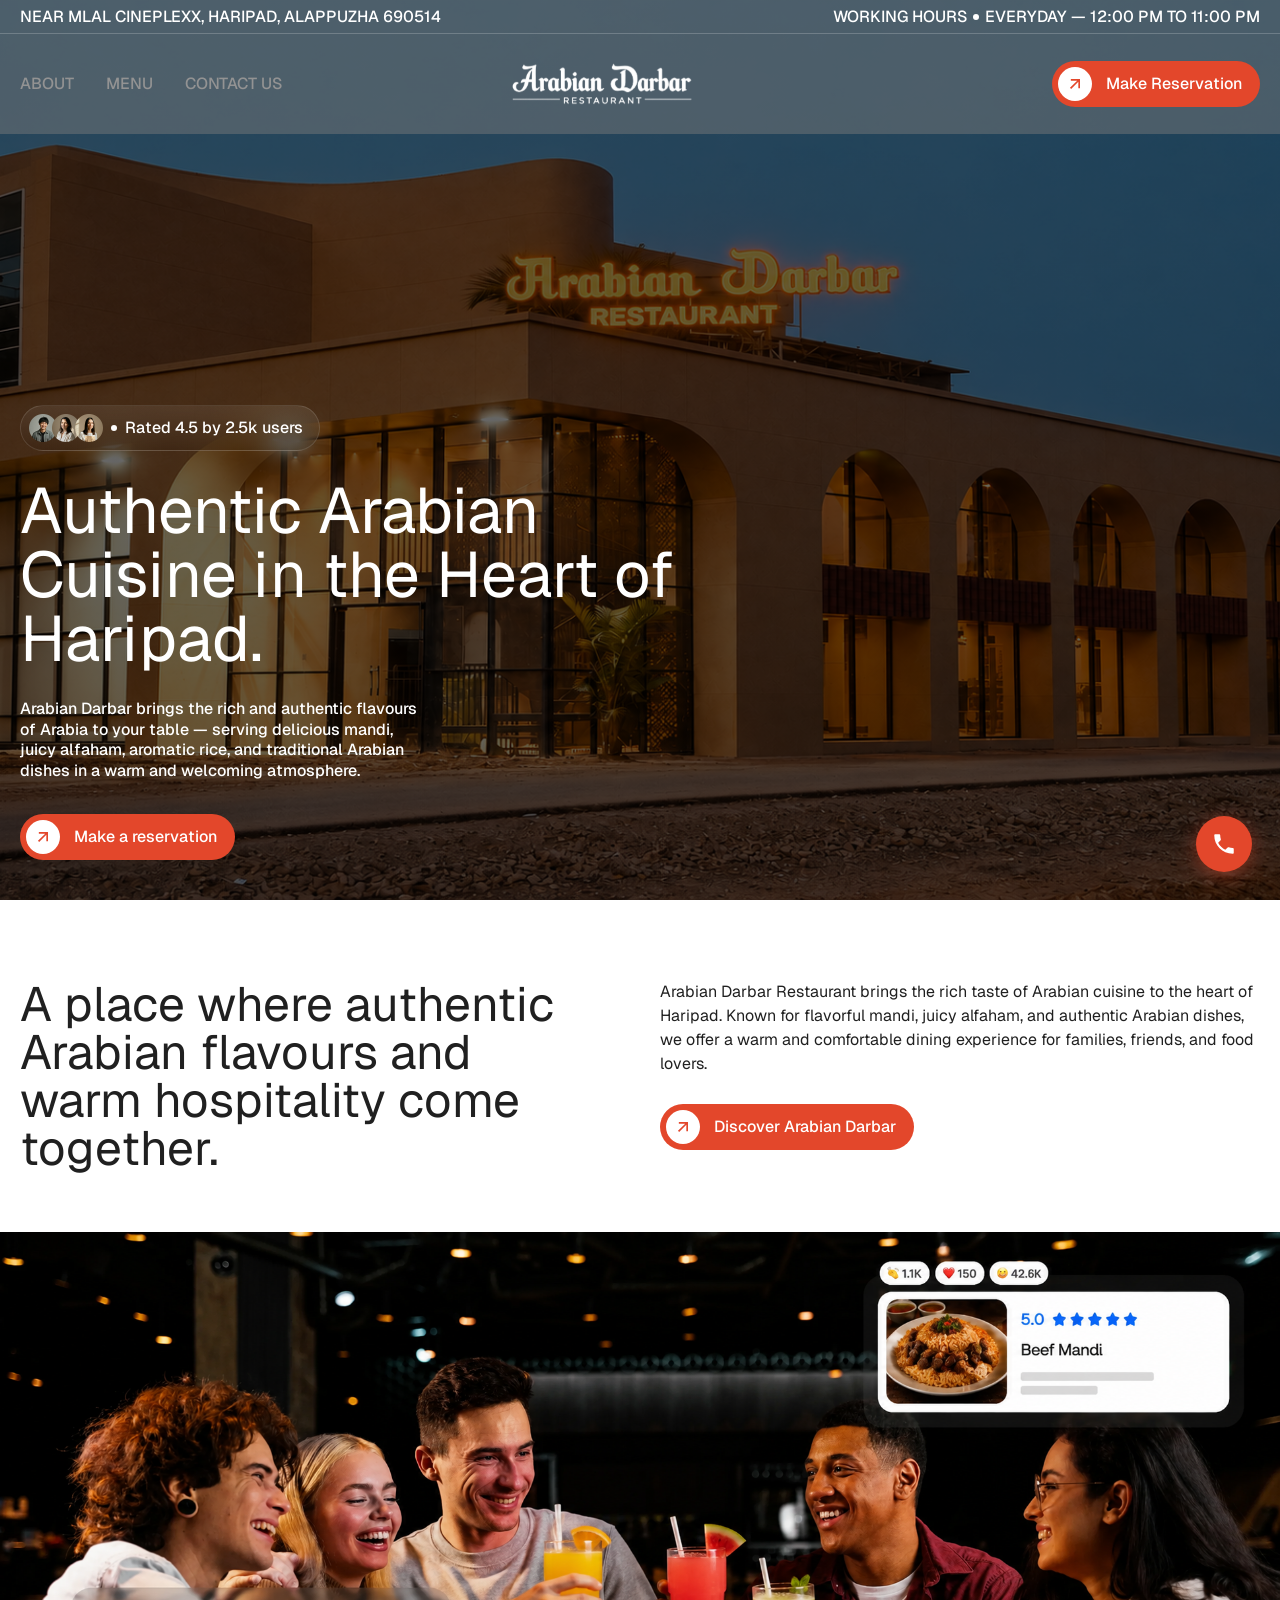
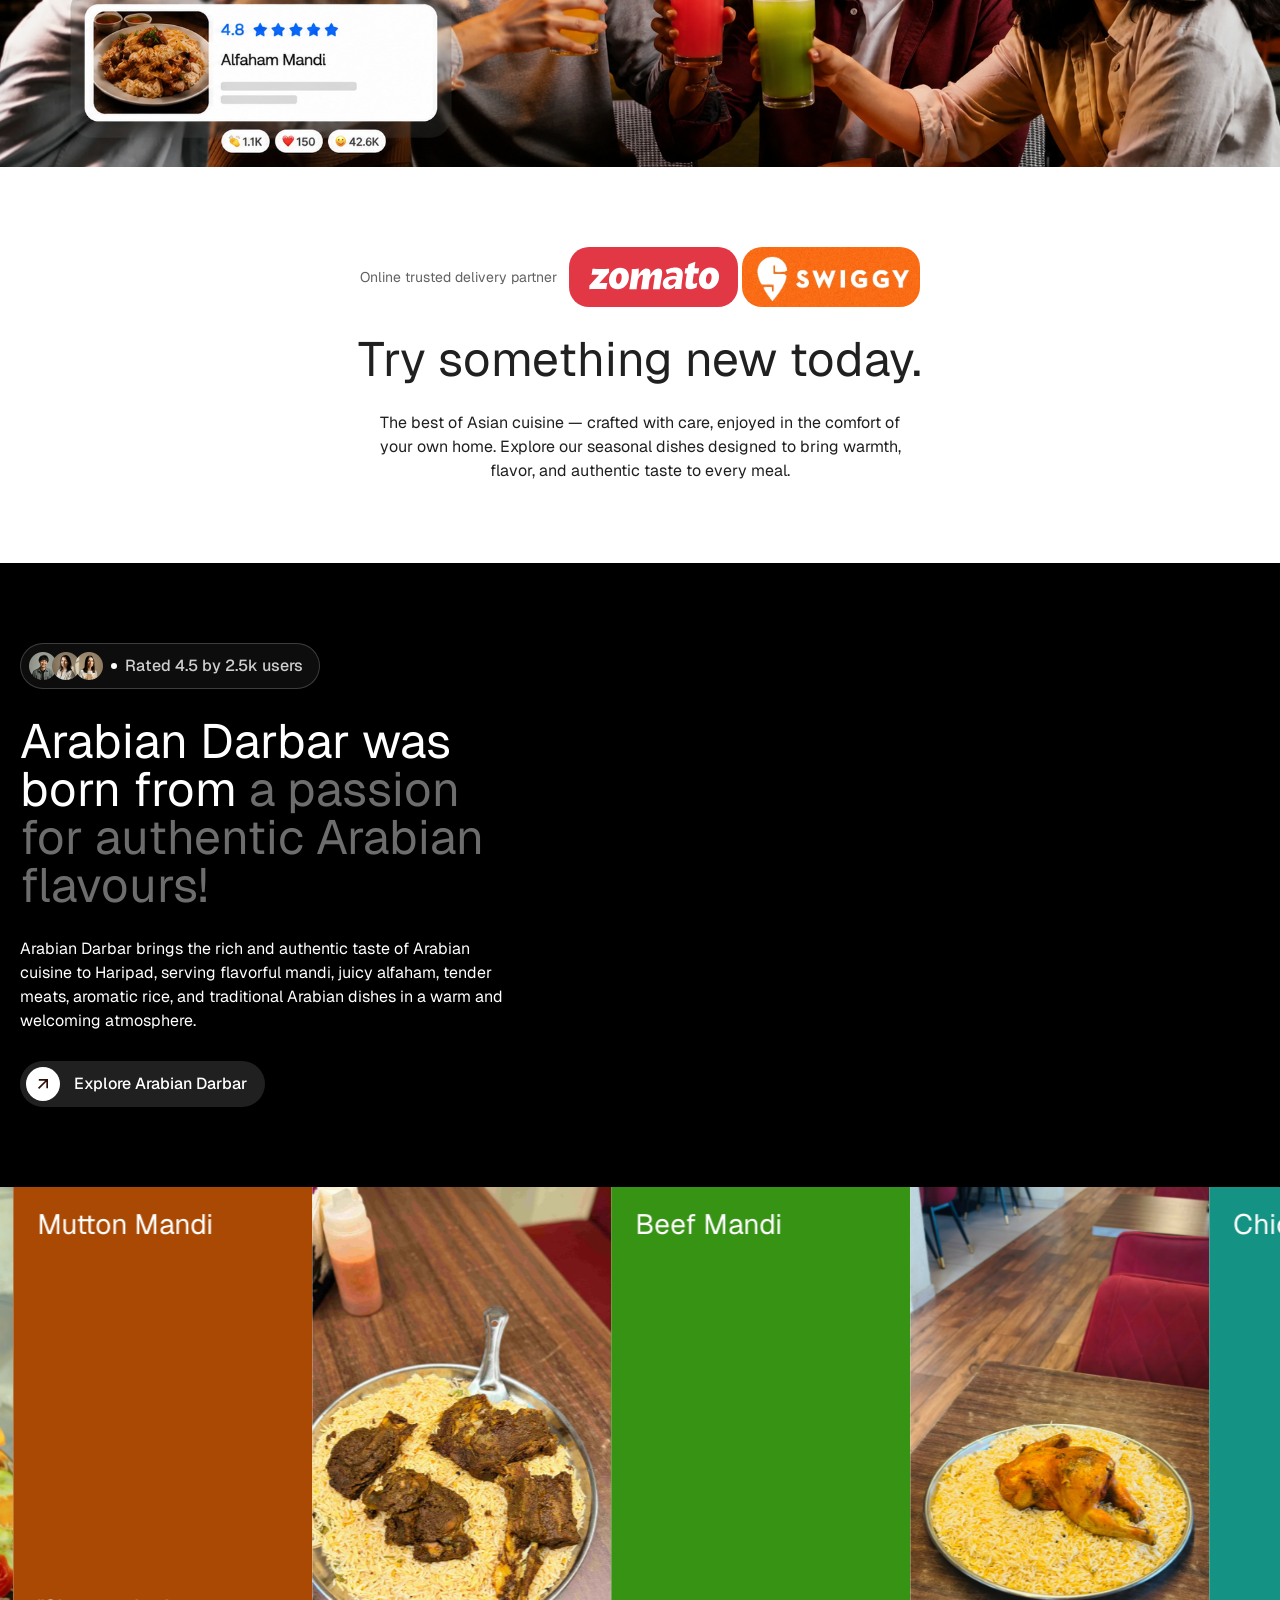
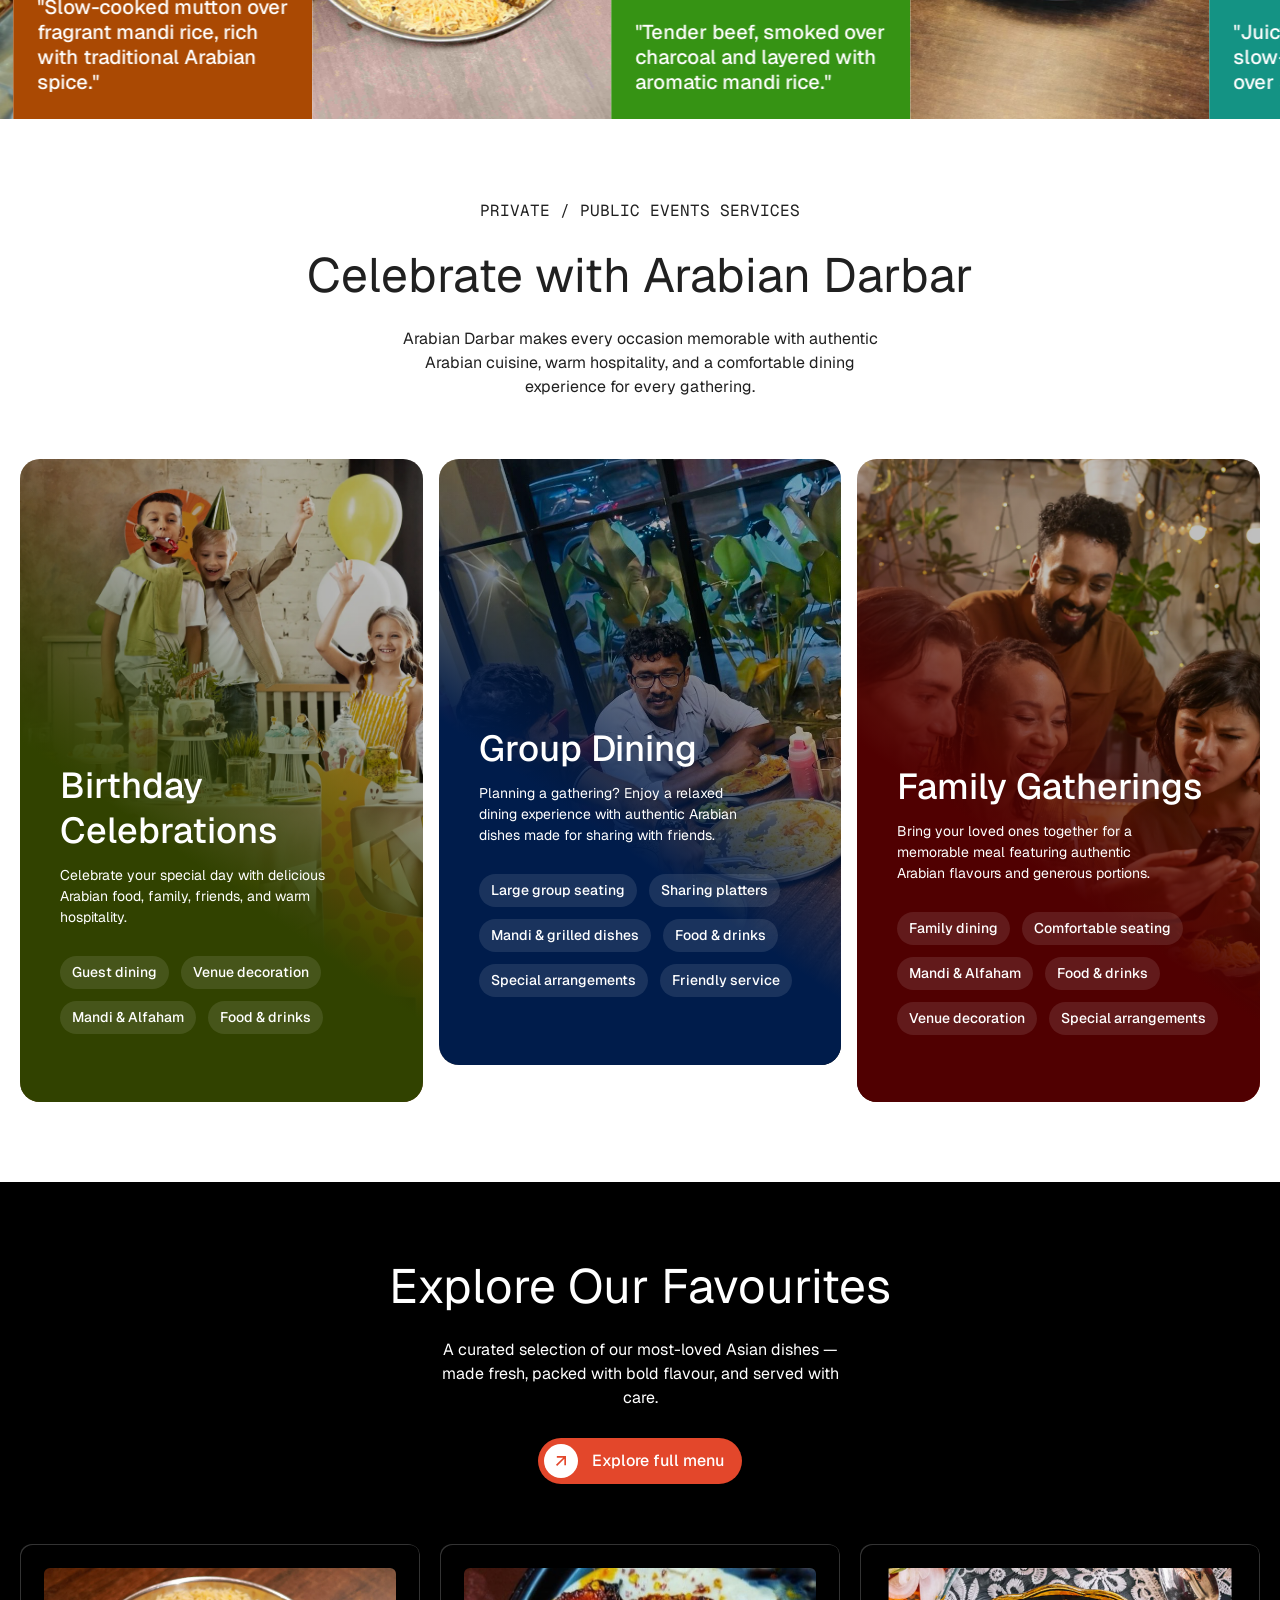
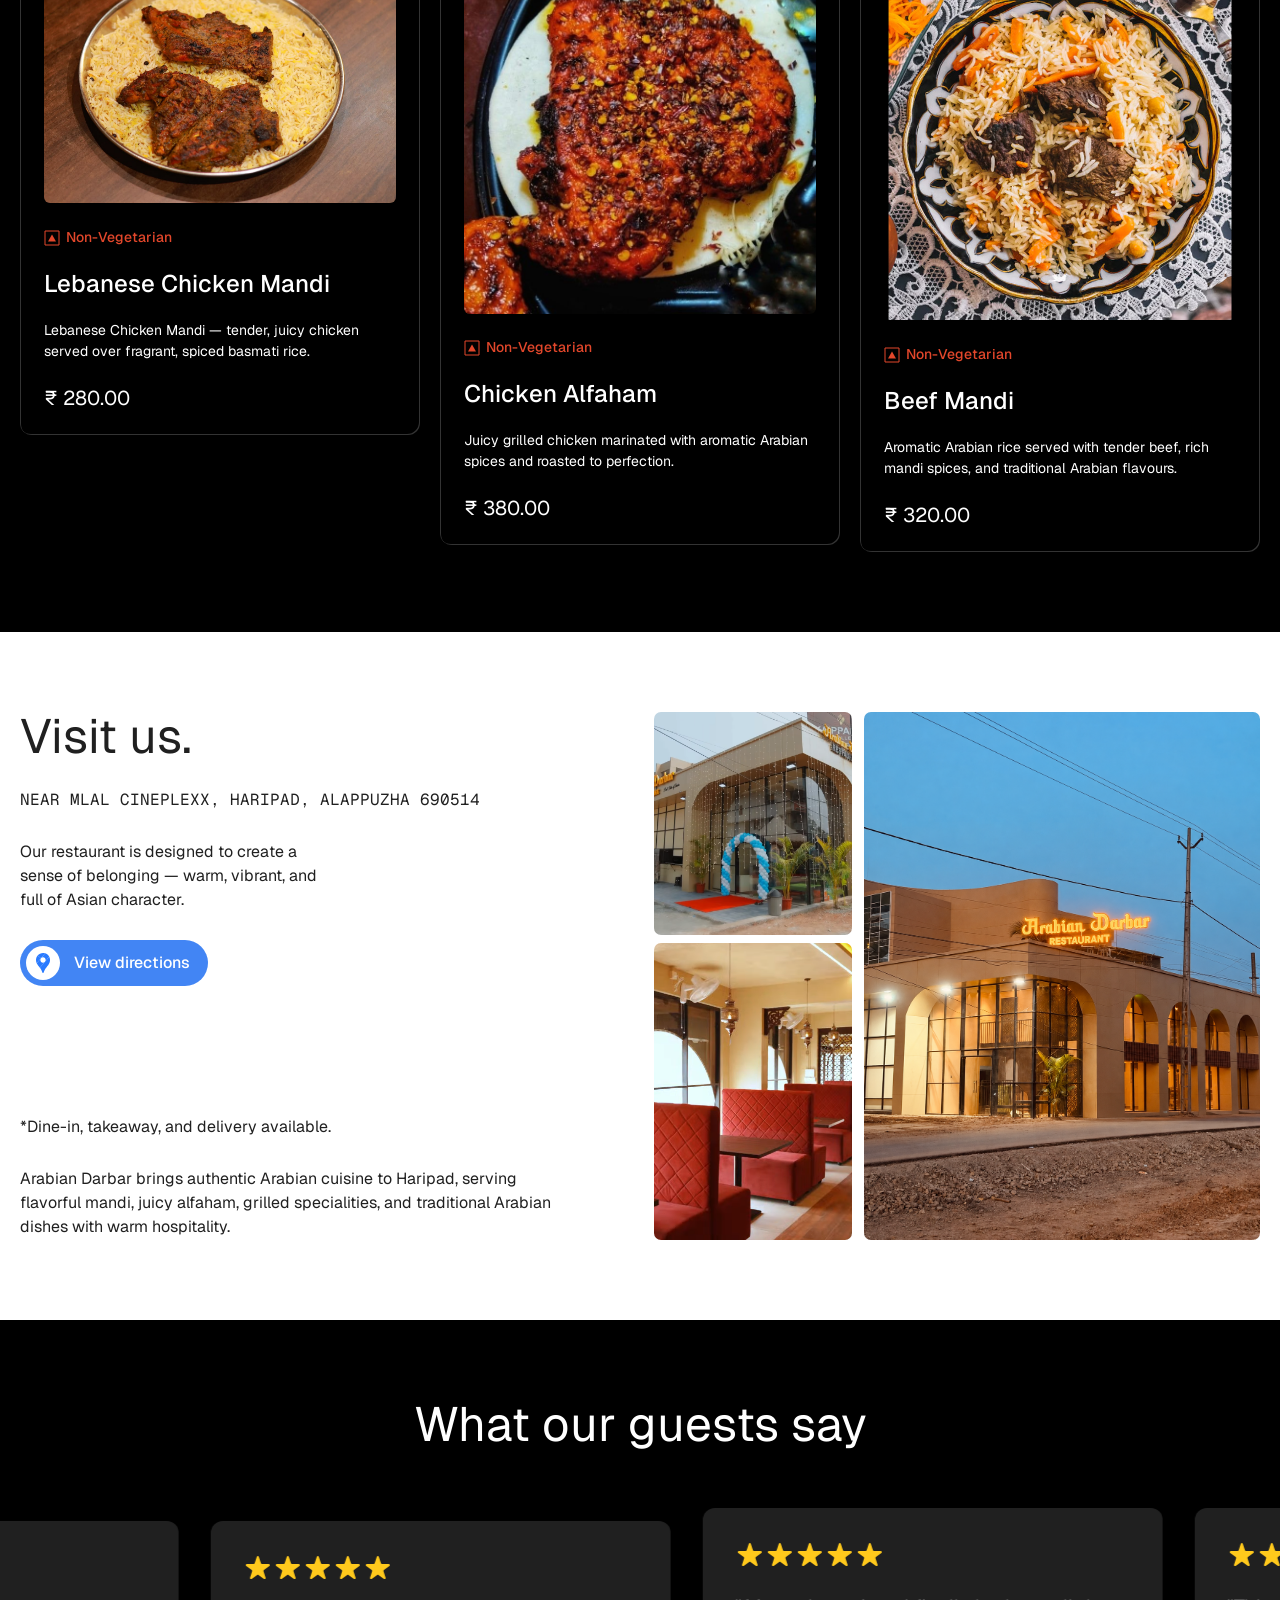
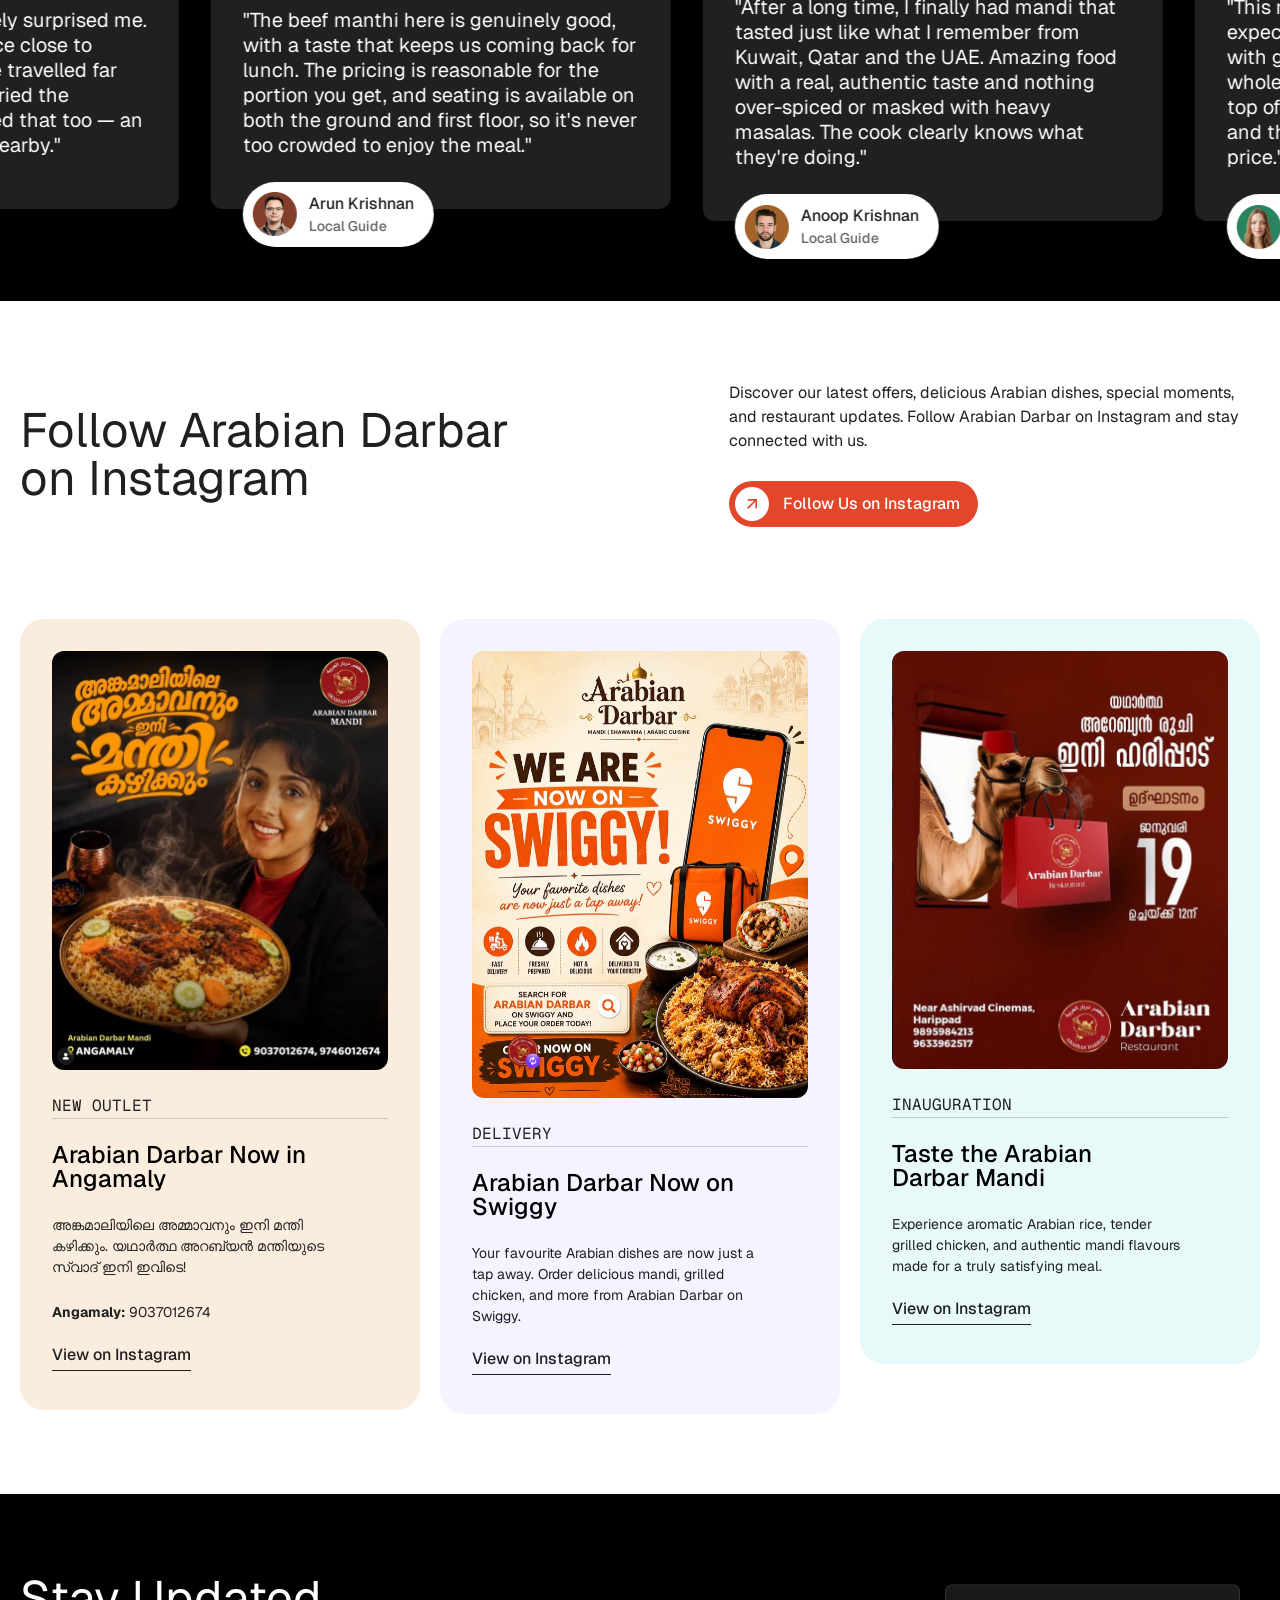
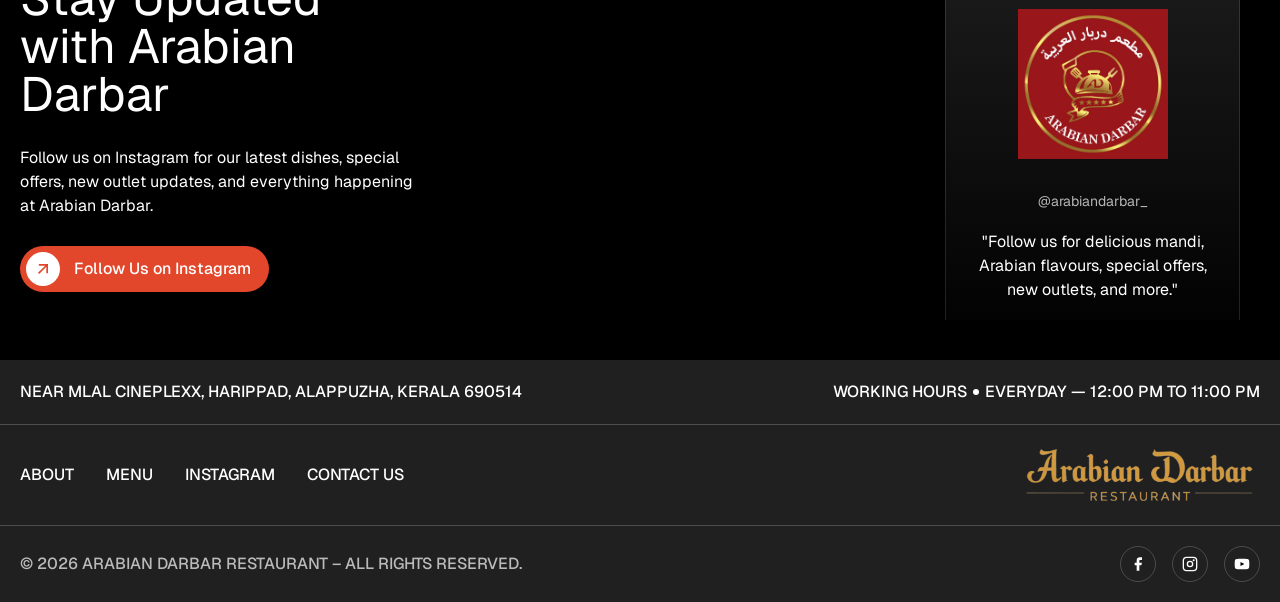
==== commit 024de4f7: "new" ====
--- a/index.html
+++ b/index.html
@@ -459,22 +459,30 @@
   </div>
 </div>
 <div class="about-slider">
-  <div class="about-slider-image-div"><img src="./index_files/img/food/Mandi/Masala shawaya.jpeg"
-      loading="lazy" alt="Masala Shawai" class="about-slider-image"></div>
+  <div class="about-slider-image-div">
+    <img src="./index_files/img/food/Normal alafham.jpeg"
+      loading="lazy" alt="Normal Alfaham Mandi" class="about-slider-image">
+  </div>
   <div class="about-slider-card _04">
     <div class="about-slider-detail-div">
-      <div class="h4-heading about-slider-heading">Masala Shawai</div>
-      <div class="large-text medium-text">"Grilled chicken glazed in bold masala spice, smoky and full of flavour."</div>
+      <div class="h4-heading about-slider-heading">Normal Alfaham Mandi</div>
+      <div class="large-text medium-text">
+        "Juicy grilled chicken served with fragrant mandi rice, perfectly seasoned with traditional Arabian spices."
+      </div>
     </div>
   </div>
 </div>
 <div class="about-slider">
-  <div class="about-slider-image-div"><img src="./index_files/img/food/periperi.png"
-      loading="lazy" alt="Peri Peri Alfham" class="about-slider-image"></div>
+  <div class="about-slider-image-div">
+    <img src="./index_files/img/food/Mexican alfham mandi.jpeg"
+      loading="lazy" alt="Mexican Alfaham Mandi" class="about-slider-image">
+  </div>
   <div class="about-slider-card _05">
     <div class="about-slider-detail-div">
-      <div class="h4-heading about-slider-heading">Peri Peri Alfham</div>
-      <div class="large-text medium-text">"Whole roasted chicken, fired with a fiery peri peri kick."</div>
+      <div class="h4-heading about-slider-heading">Mexican Alfaham Mandi</div>
+      <div class="large-text medium-text">
+        "Tender grilled chicken served with fragrant mandi rice, infused with bold Mexican-inspired spices."
+      </div>
     </div>
   </div>
 </div>
@@ -512,22 +520,30 @@
   </div>
 </div>
 <div class="about-slider">
-  <div class="about-slider-image-div"><img src="./index_files/img/food/Mandi/Masala shawaya.jpeg"
-      loading="lazy" alt="Masala Shawai" class="about-slider-image"></div>
+  <div class="about-slider-image-div">
+    <img src="./index_files/img/food/Normal alafham.jpeg"
+      loading="lazy" alt="Normal Alfaham Mandi" class="about-slider-image">
+  </div>
   <div class="about-slider-card _04">
     <div class="about-slider-detail-div">
-      <div class="h4-heading about-slider-heading">Masala Shawai</div>
-      <div class="large-text medium-text">"Grilled chicken glazed in bold masala spice, smoky and full of flavour."</div>
+      <div class="h4-heading about-slider-heading">Normal Alfaham Mandi</div>
+      <div class="large-text medium-text">
+        "Juicy grilled chicken served with fragrant mandi rice, perfectly seasoned with traditional Arabian spices."
+      </div>
     </div>
   </div>
 </div>
 <div class="about-slider">
-  <div class="about-slider-image-div"><img src="./index_files/img/food/periperi.png"
-      loading="lazy" alt="Peri Peri Alfham" class="about-slider-image"></div>
+  <div class="about-slider-image-div">
+    <img src="./index_files/img/food/Mexican alfham mandi.jpeg"
+      loading="lazy" alt="Mexican Alfaham Mandi" class="about-slider-image">
+  </div>
   <div class="about-slider-card _05">
     <div class="about-slider-detail-div">
-      <div class="h4-heading about-slider-heading">Peri Peri Alfham</div>
-      <div class="large-text medium-text">"Whole roasted chicken, fired with a fiery peri peri kick."</div>
+      <div class="h4-heading about-slider-heading">Mexican Alfaham Mandi</div>
+      <div class="large-text medium-text">
+        "Tender grilled chicken served with fragrant mandi rice, infused with bold Mexican-inspired spices."
+      </div>
     </div>
   </div>
 </div>
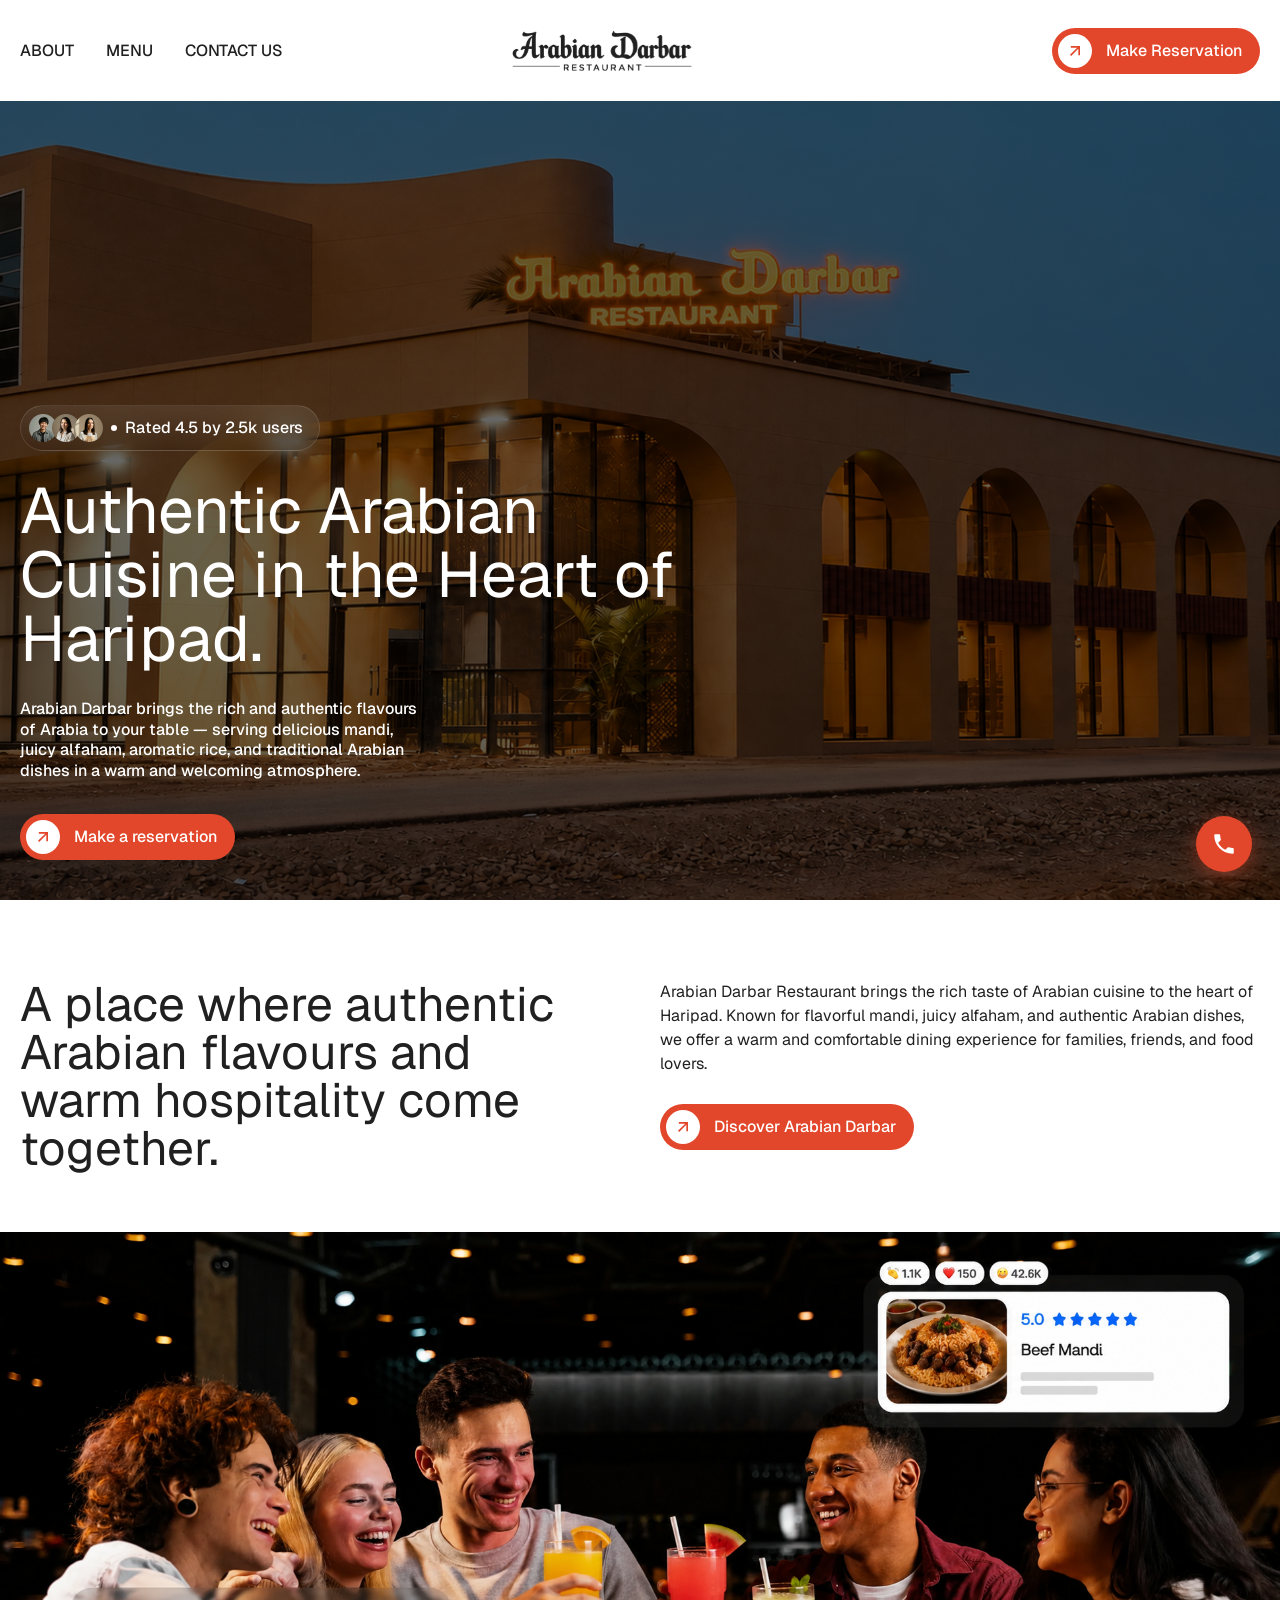
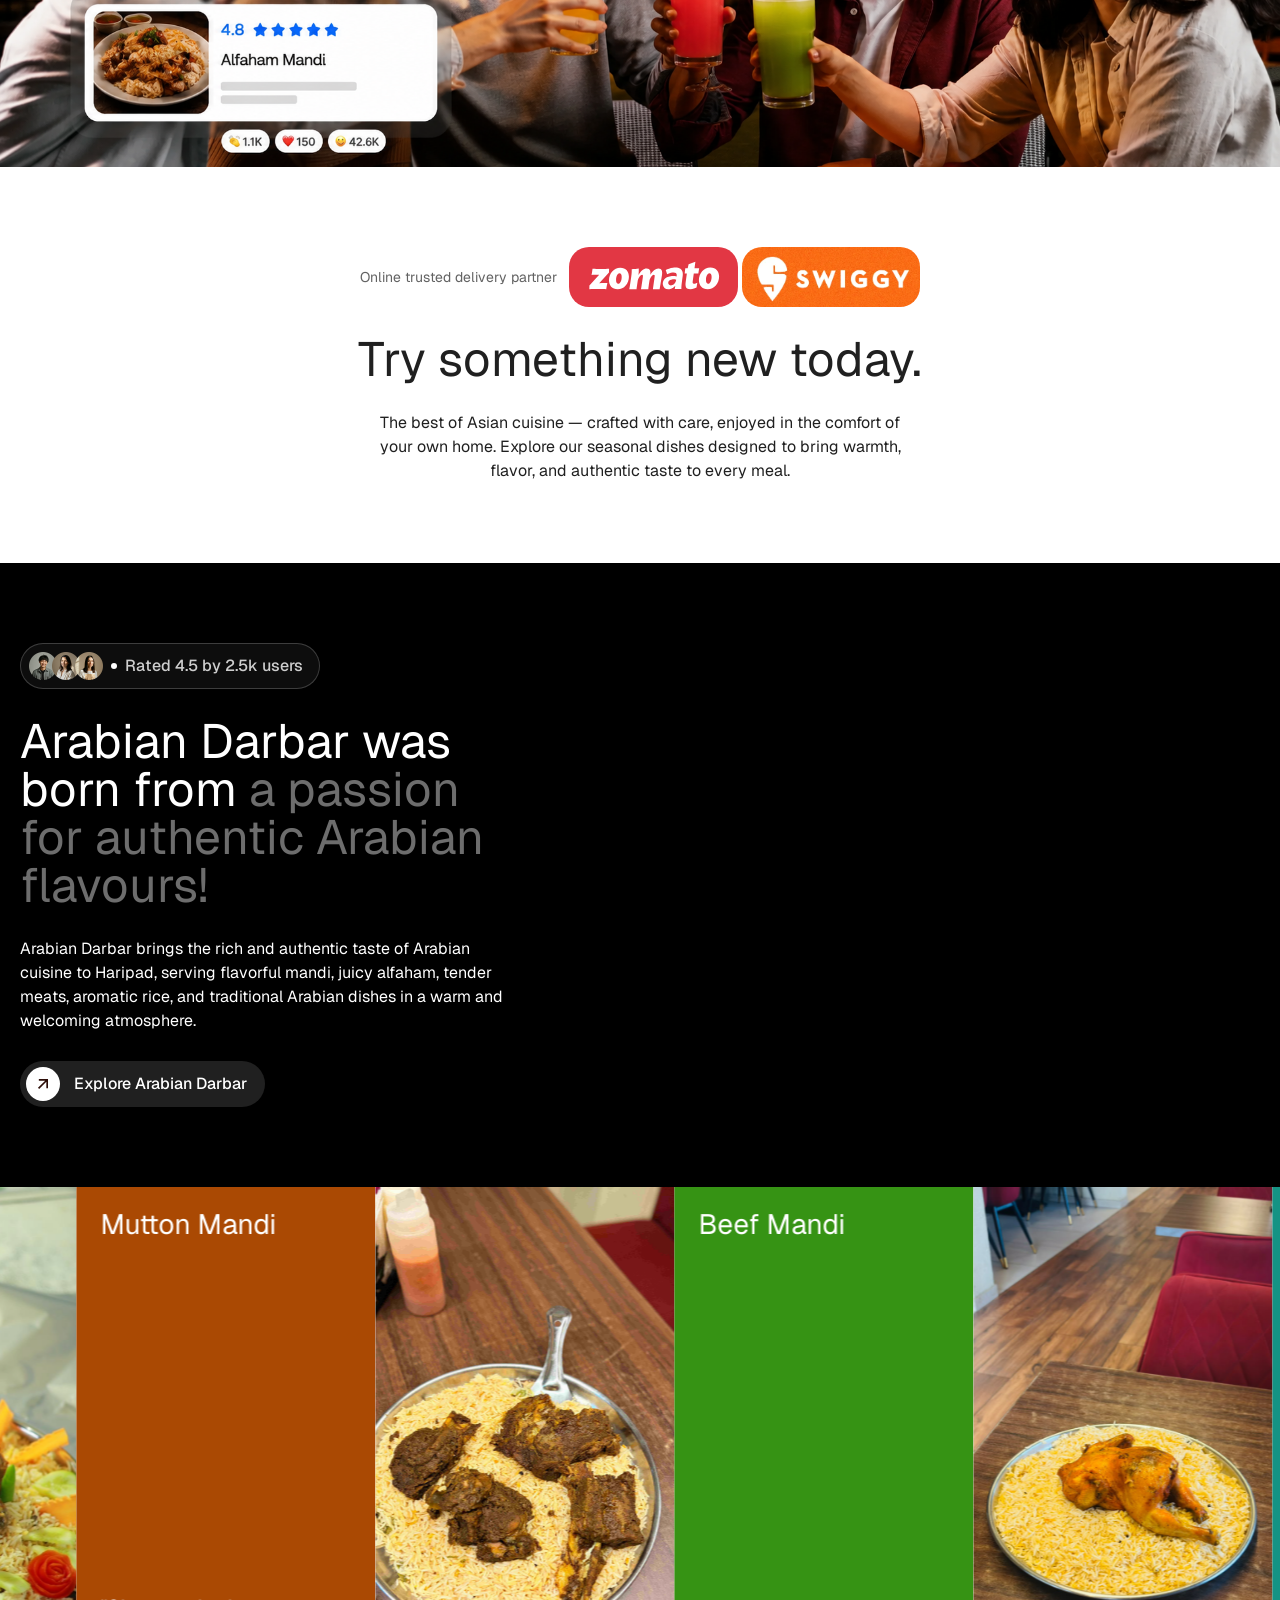
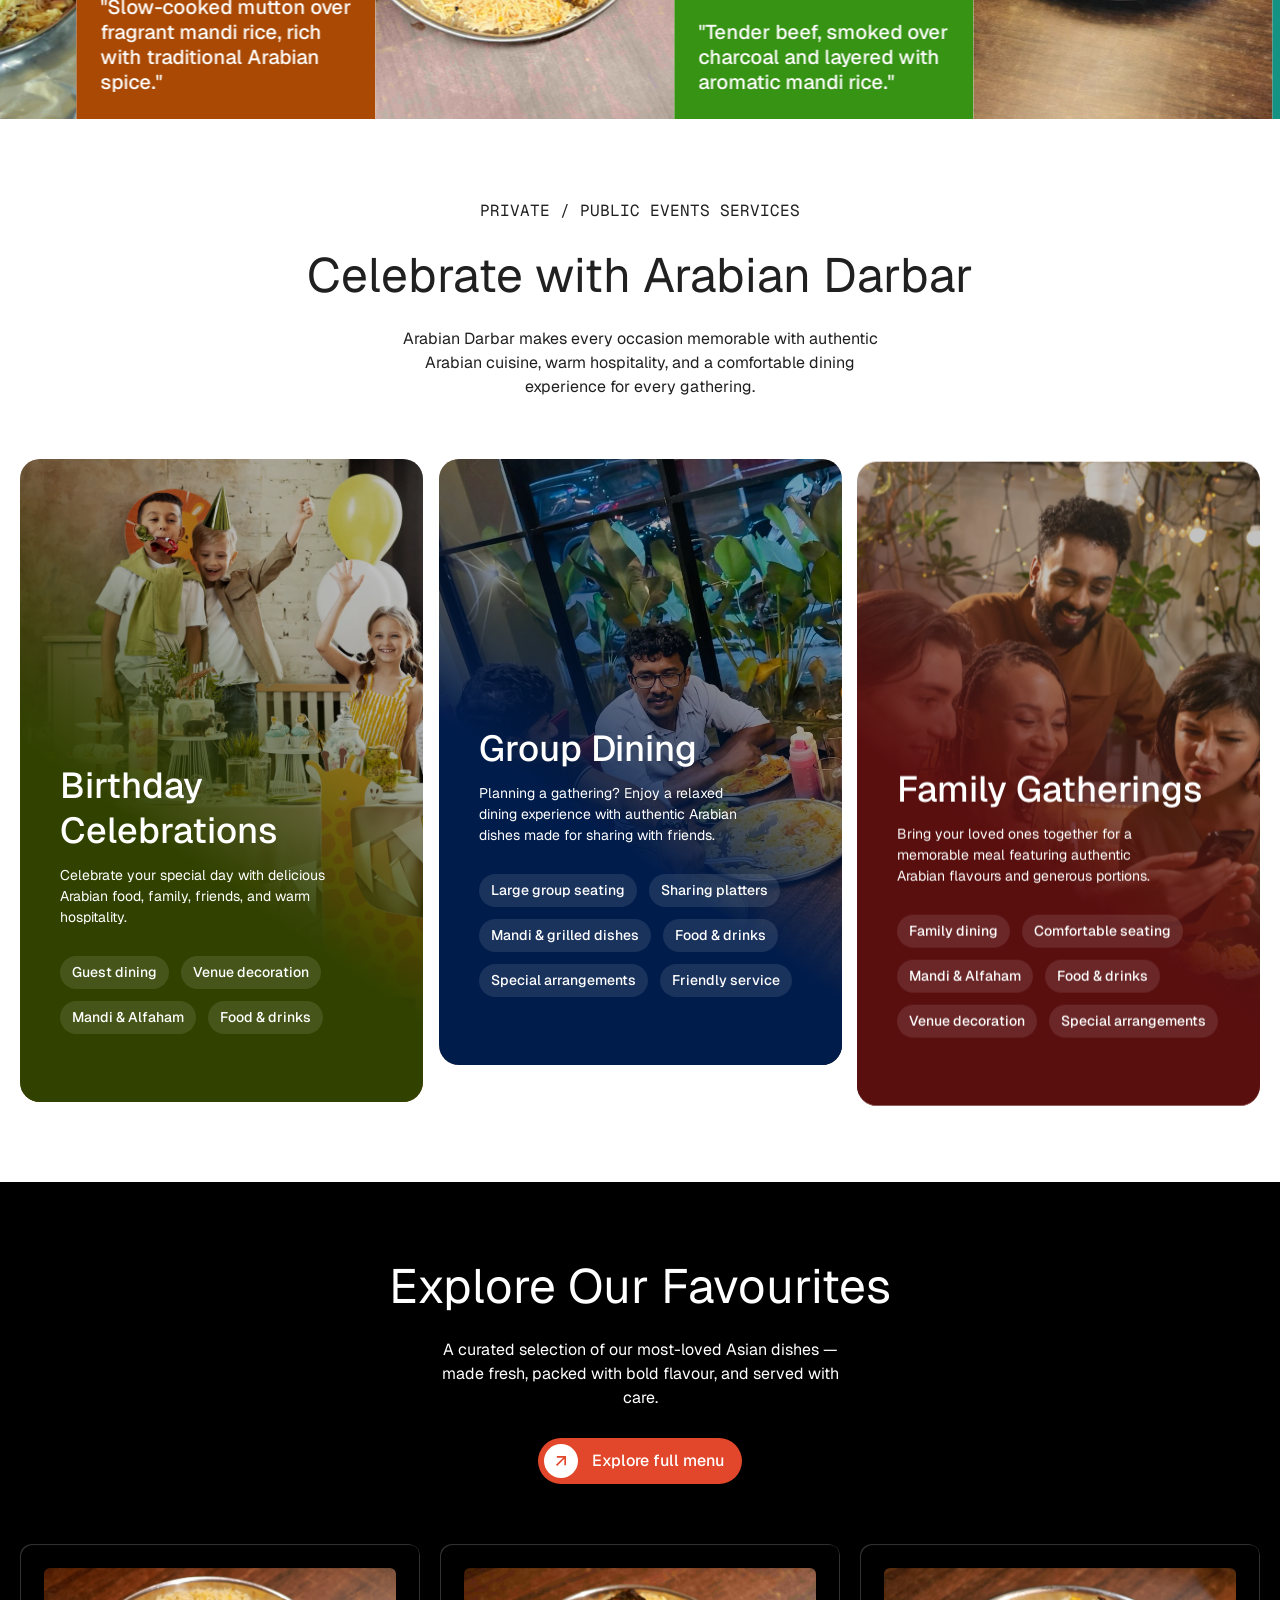
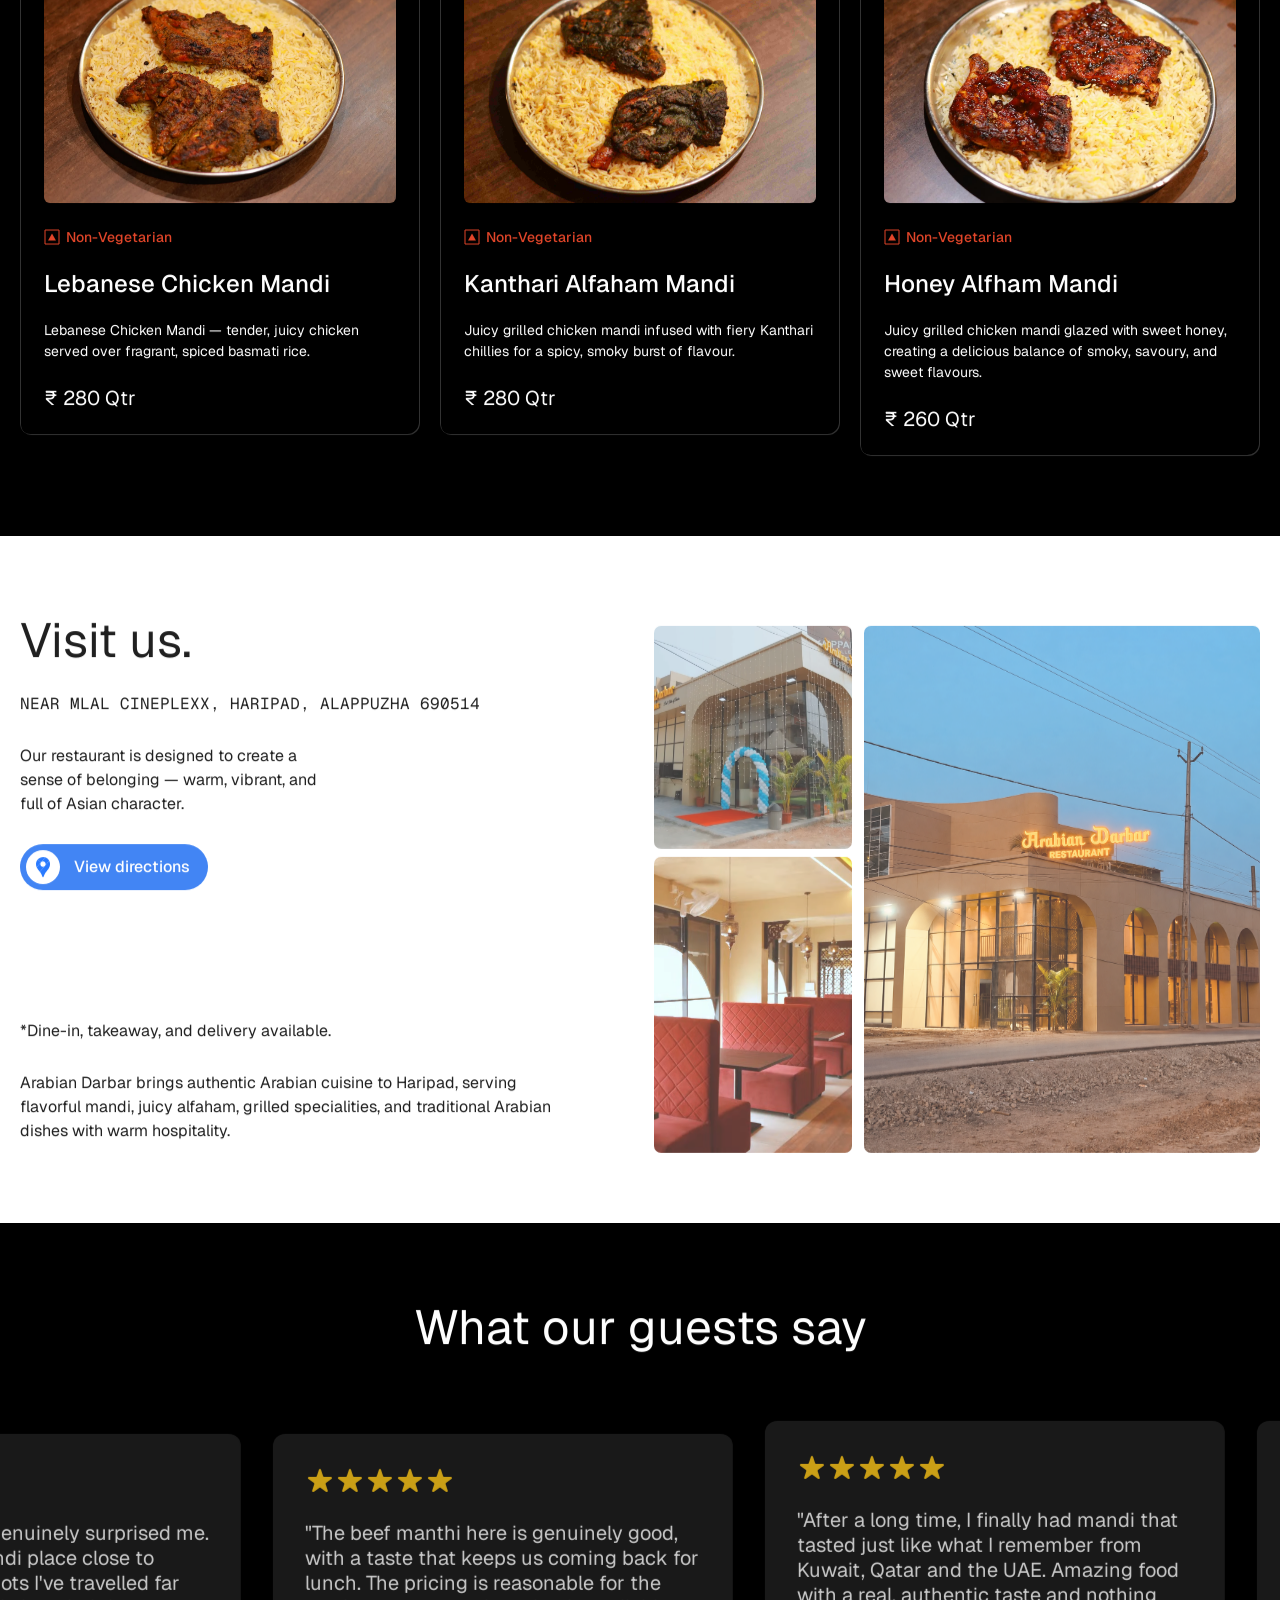
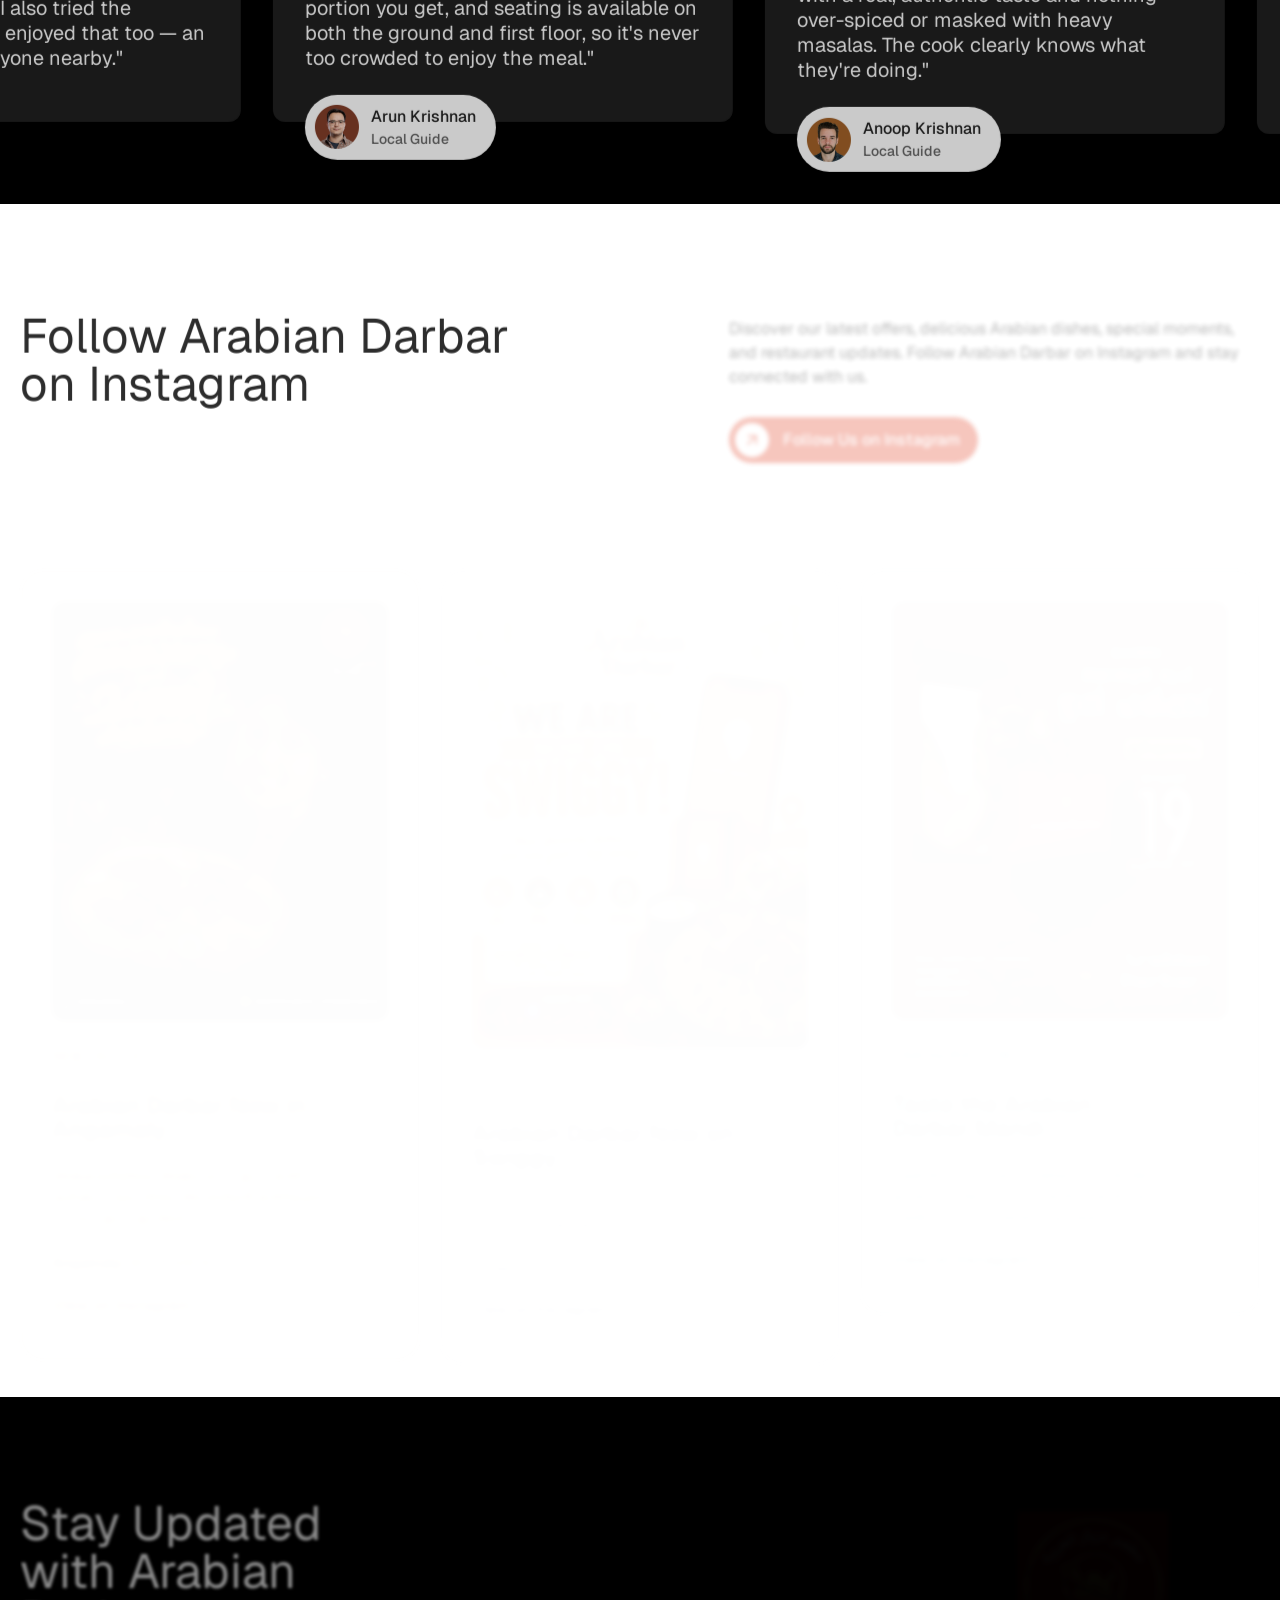
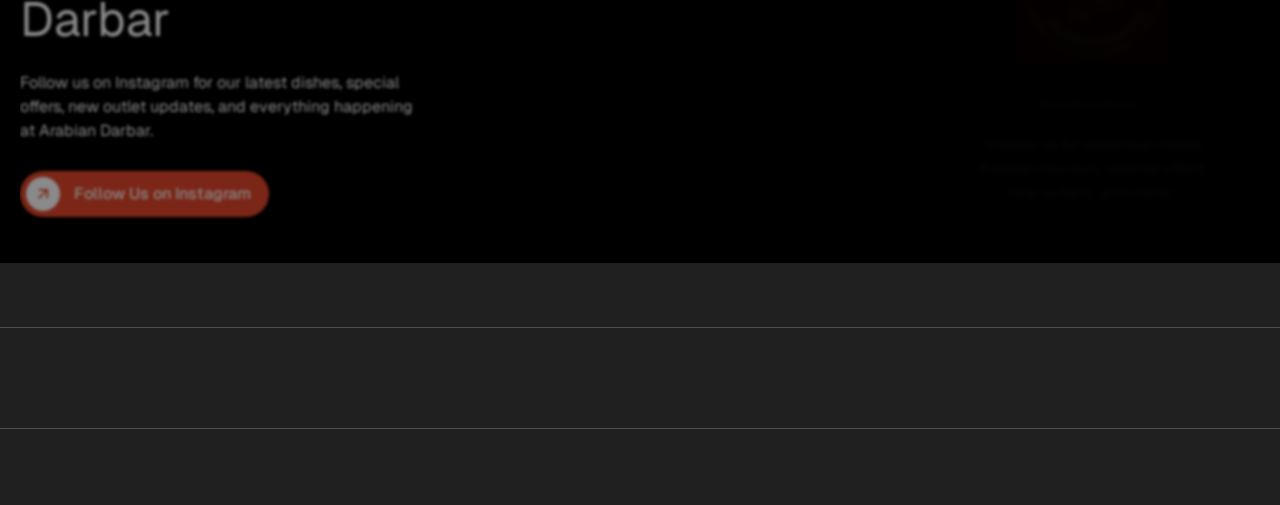
==== commit a3707b02: "new" ====
--- a/index.html
+++ b/index.html
@@ -675,7 +675,7 @@
                 </div>
                 <div class="h5-heading white-text">Lebanese Chicken Mandi</div>
                 <p class="small-paragraph white-text">Lebanese Chicken Mandi — tender, juicy chicken served over fragrant, spiced basmati rice.</p>
-                <div class="large-text white-text">₹&nbsp;280.00</div>
+                <div class="large-text white-text">₹&nbsp;280 Qtr</div>
               
 
               </div>
@@ -687,16 +687,16 @@
                 style="transform: translate3d(0px, 48px, 0px) scale3d(1, 1, 1) rotateX(0deg) rotateY(0deg) rotateZ(0deg) skew(0deg, 0deg); transform-style: preserve-3d; opacity: 0; filter: blur(3px);"
                 class="menu-slider-card">
                 <div class="slider-menu-image-div"><img loading="lazy"
-                    src="./index_files/img/7679eecba8a19762bcc7c6c508e28e4c.png" alt="Pad Thai Noodles"
+                    src="./index_files/img/food/Mandi/Kanthari alfham mandi.jpeg" alt="Pad Thai Noodles"
                     class="slider-menu-image"></div>
                 <div class="daily-menu-veg-non-veg-div"><img loading="lazy"
                     src="./index_files/6875dc3be697f786519c288b_non-vegetarian.svg" alt="Non-Vegetarian Icon"
                     class="daily-menu-veg-non-veg-icon">
                   <p style="color:#E3472B" class="small-paragraph menu-category-text">Non-Vegetarian</p>
                 </div>
-                <div class="h5-heading white-text">Chicken Alfaham</div>
-                <p class="small-paragraph white-text">Juicy grilled chicken marinated with aromatic Arabian spices and roasted to perfection.</p>
-                <div class="large-text white-text">₹&nbsp;380.00</div>
+                <div class="h5-heading white-text">Kanthari Alfaham Mandi</div>
+                <p class="small-paragraph white-text">Juicy grilled chicken mandi infused with fiery Kanthari chillies for a spicy, smoky burst of flavour.</p>
+                <div class="large-text white-text">₹&nbsp;280 Qtr</div>
 
               </div>
             </div>
@@ -706,16 +706,16 @@
                 style="transform: translate3d(0px, 48px, 0px) scale3d(1, 1, 1) rotateX(0deg) rotateY(0deg) rotateZ(0deg) skew(0deg, 0deg); transform-style: preserve-3d; opacity: 0; filter: blur(3px);"
                 class="menu-slider-card">
                 <div class="slider-menu-image-div"><img loading="lazy"
-                    src="./index_files/img/beef.png" alt="Tom Yum Soup"
+                    src="./index_files/img/food/Mandi/honey alfham mandi.jpeg" alt="Tom Yum Soup"
                     class="slider-menu-image"></div>
                 <div class="daily-menu-veg-non-veg-div"><img loading="lazy"
                     src="./index_files/6875dc3be697f786519c288b_non-vegetarian.svg" alt="Non-Vegetarian Icon"
                     class="daily-menu-veg-non-veg-icon">
                   <p style="color:#E3472B" class="small-paragraph menu-category-text">Non-Vegetarian</p>
                 </div>
-                <div class="h5-heading white-text">Beef Mandi</div>
-                <p class="small-paragraph white-text">Aromatic Arabian rice served with tender beef, rich mandi spices, and traditional Arabian flavours.</p>
-                <div class="large-text white-text">₹&nbsp;320.00</div>
+                <div class="h5-heading white-text">Honey Alfham Mandi</div>
+                <p class="small-paragraph white-text">Juicy grilled chicken mandi glazed with sweet honey, creating a delicious balance of smoky, savoury, and sweet flavours.</p>
+                <div class="large-text white-text">₹&nbsp;260 Qtr</div>
 
               </div>
             </div>
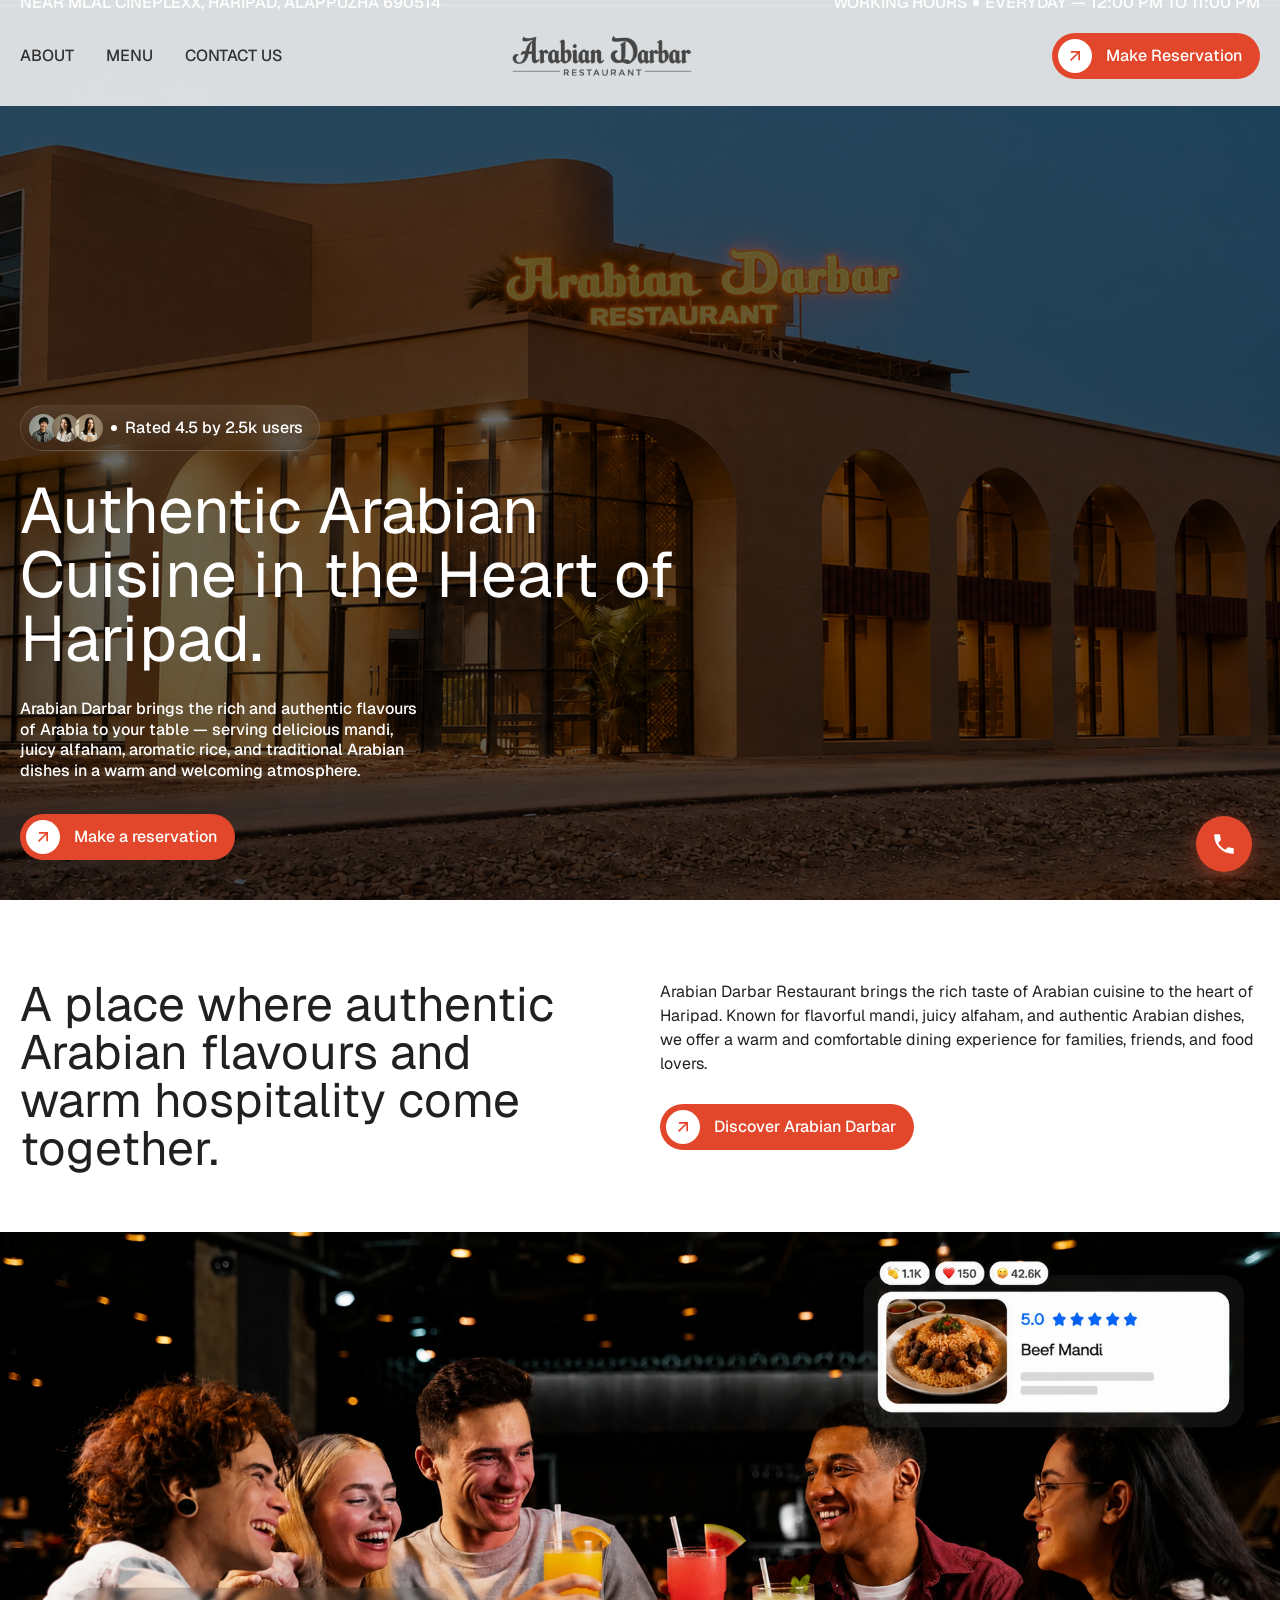
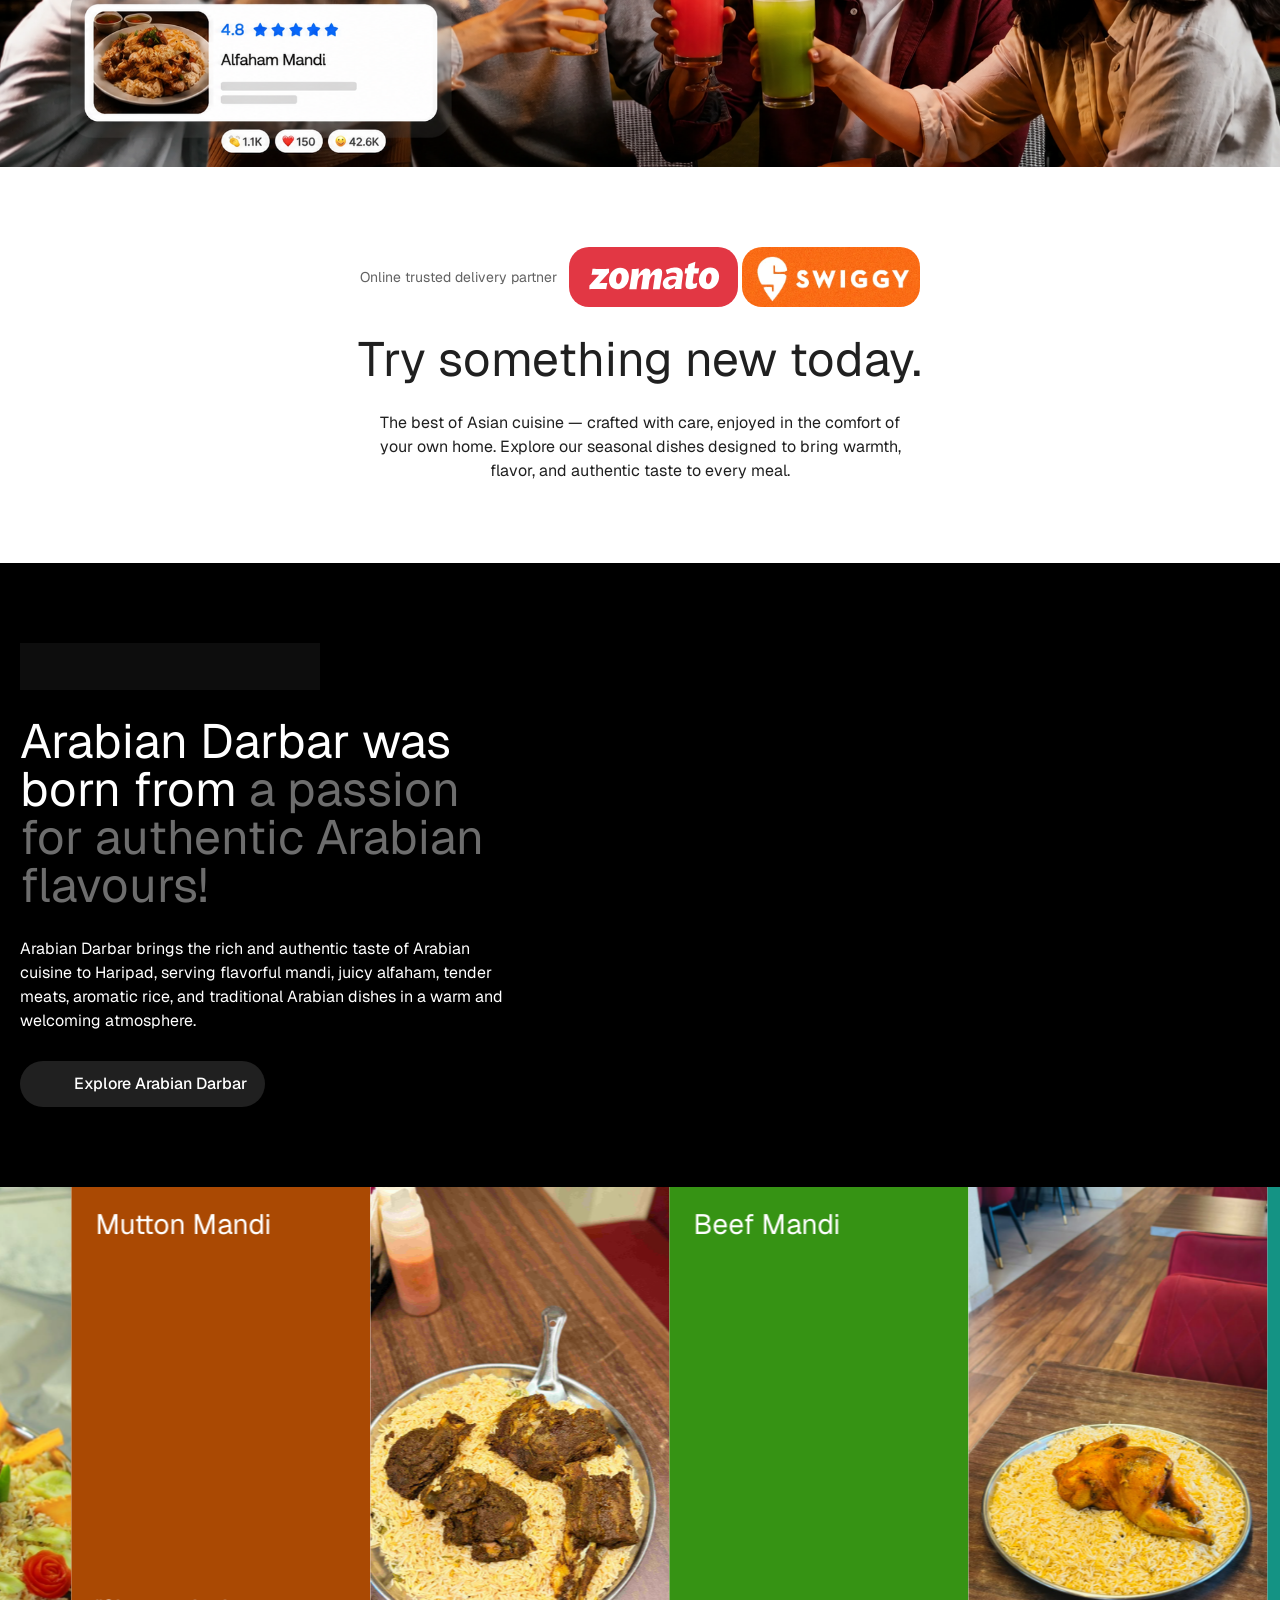
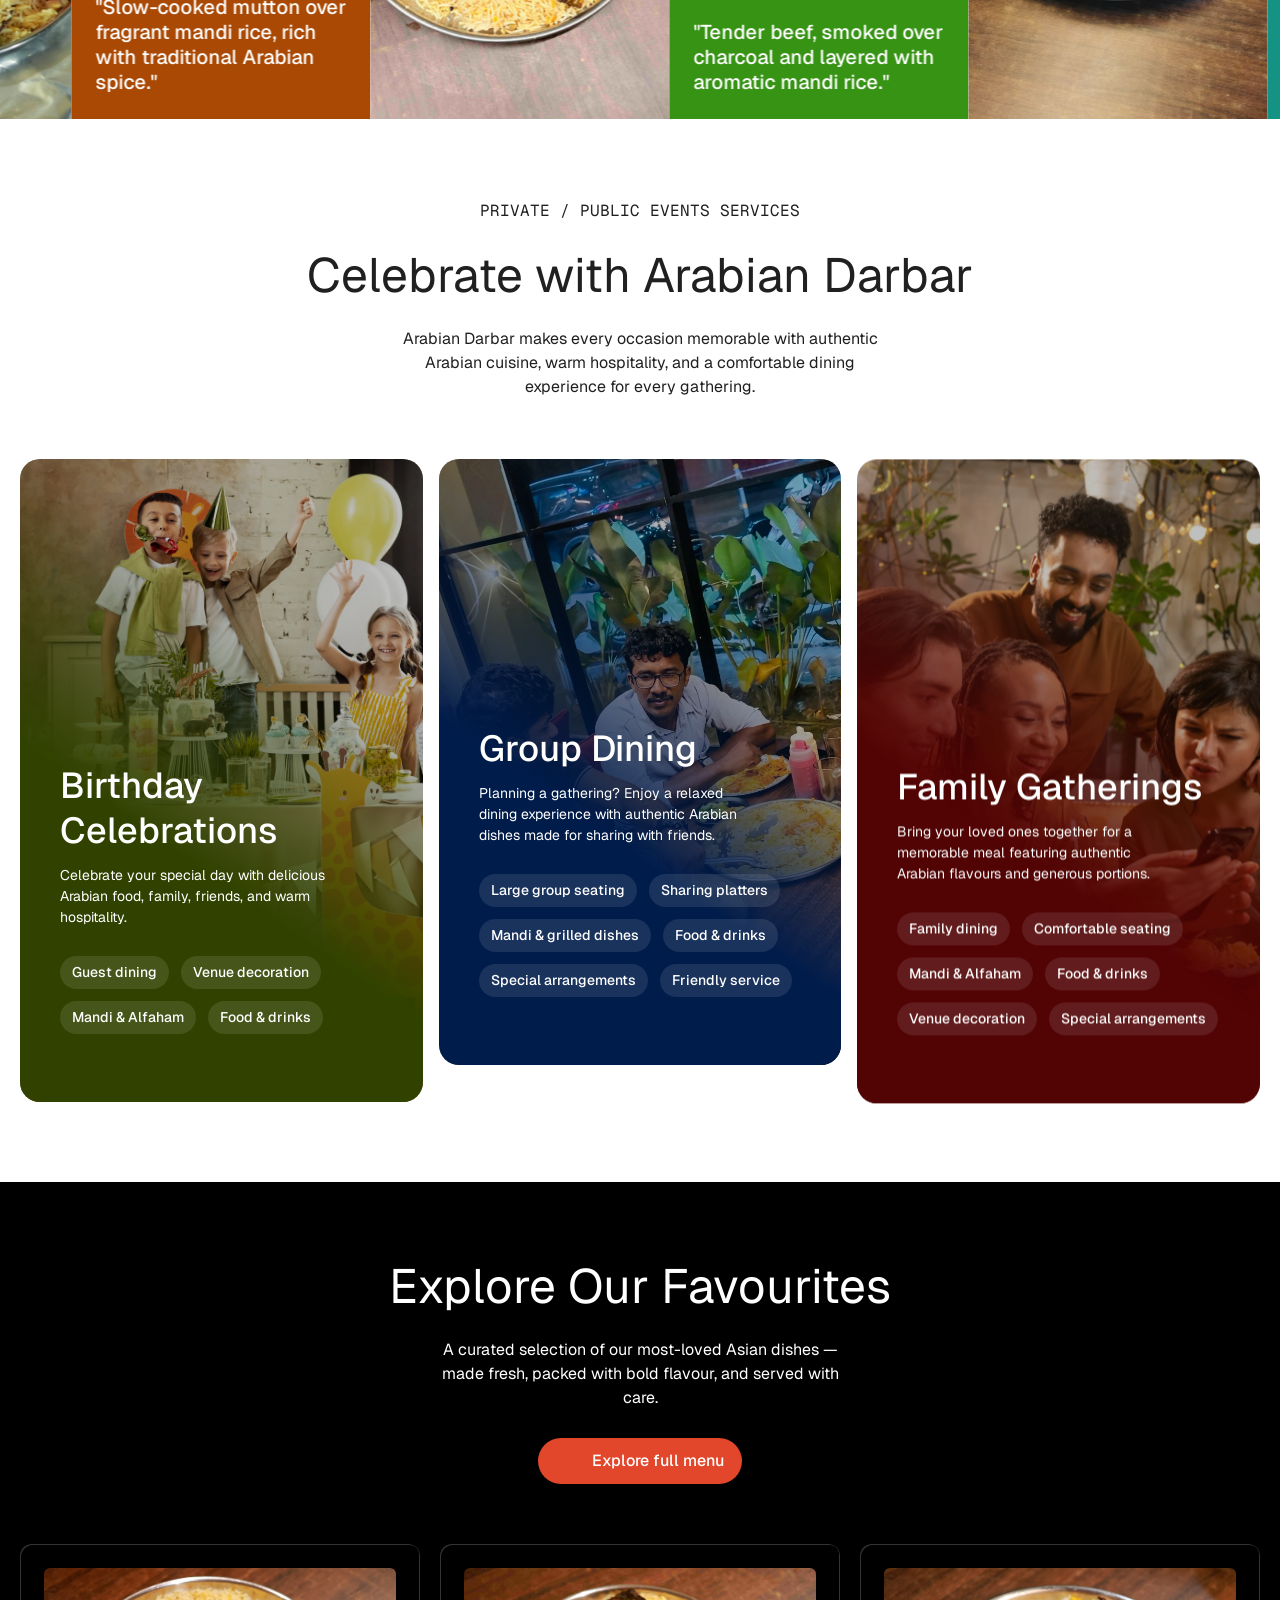
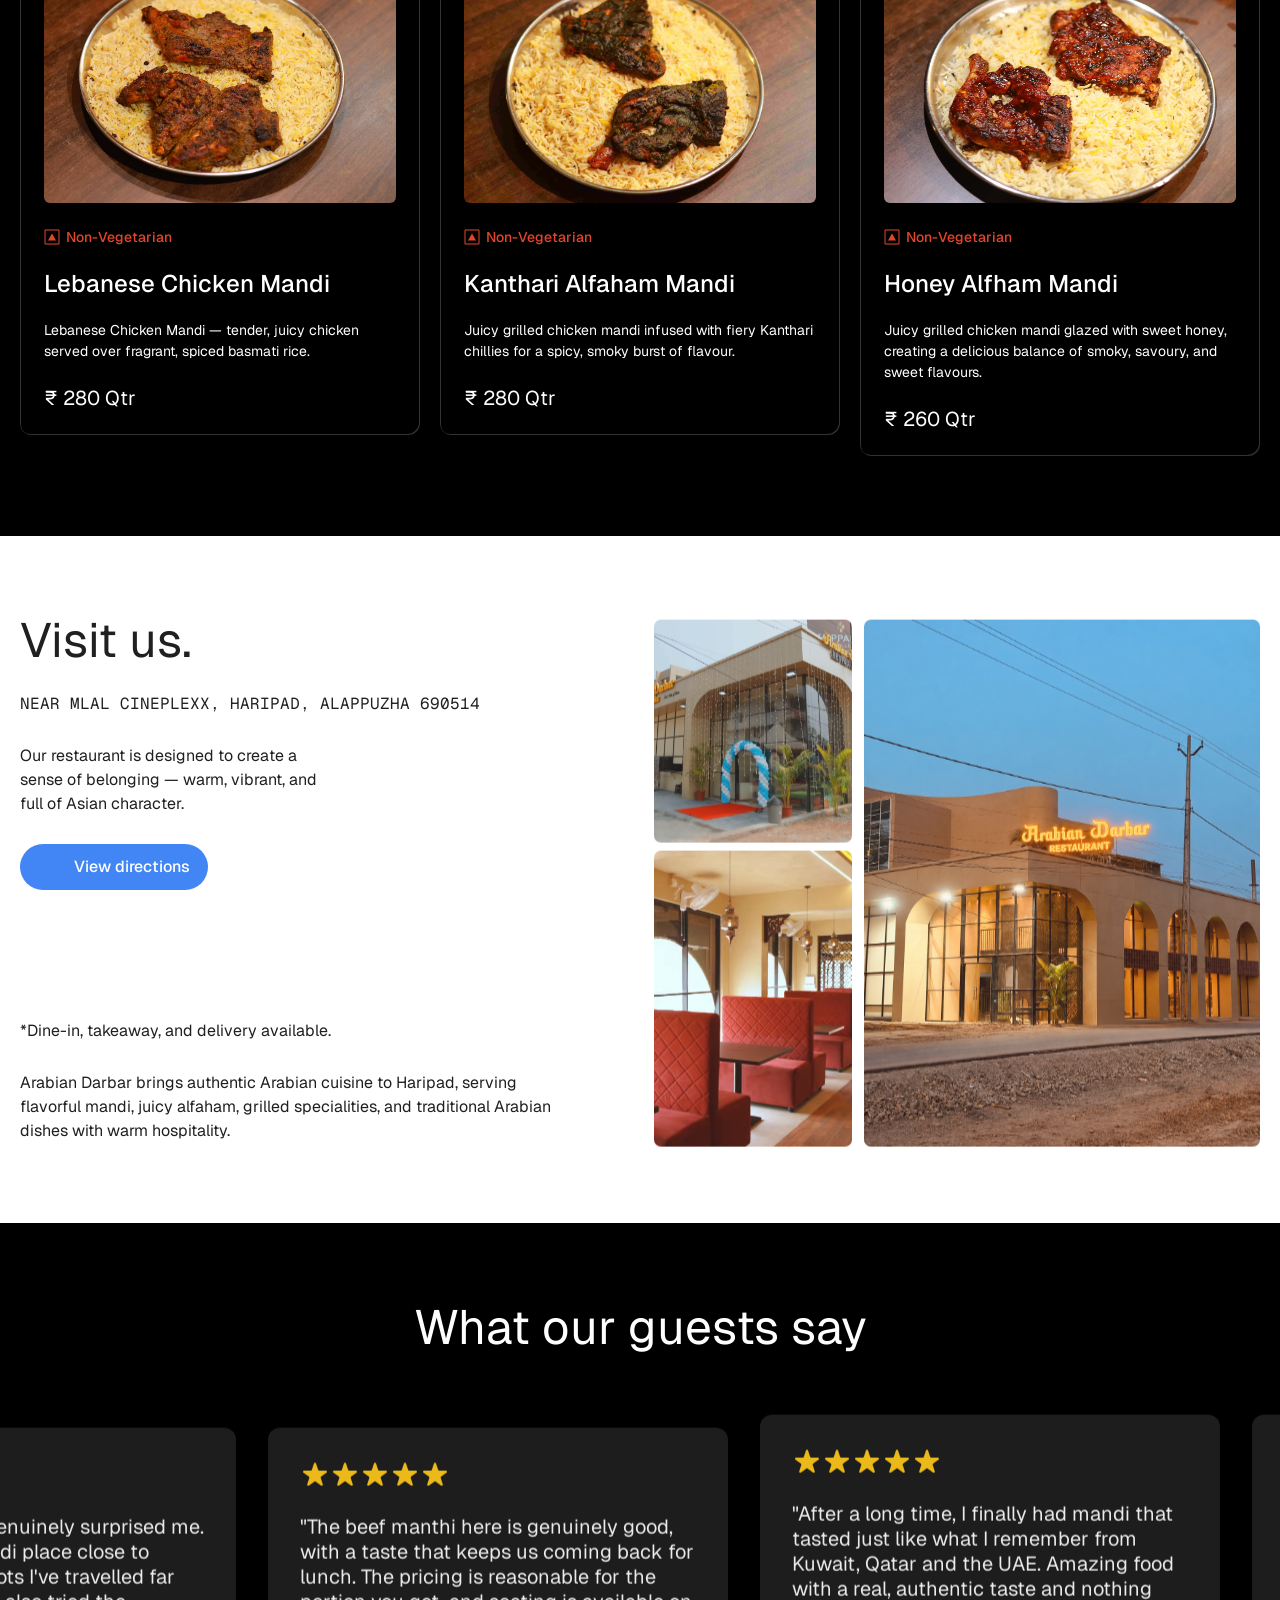
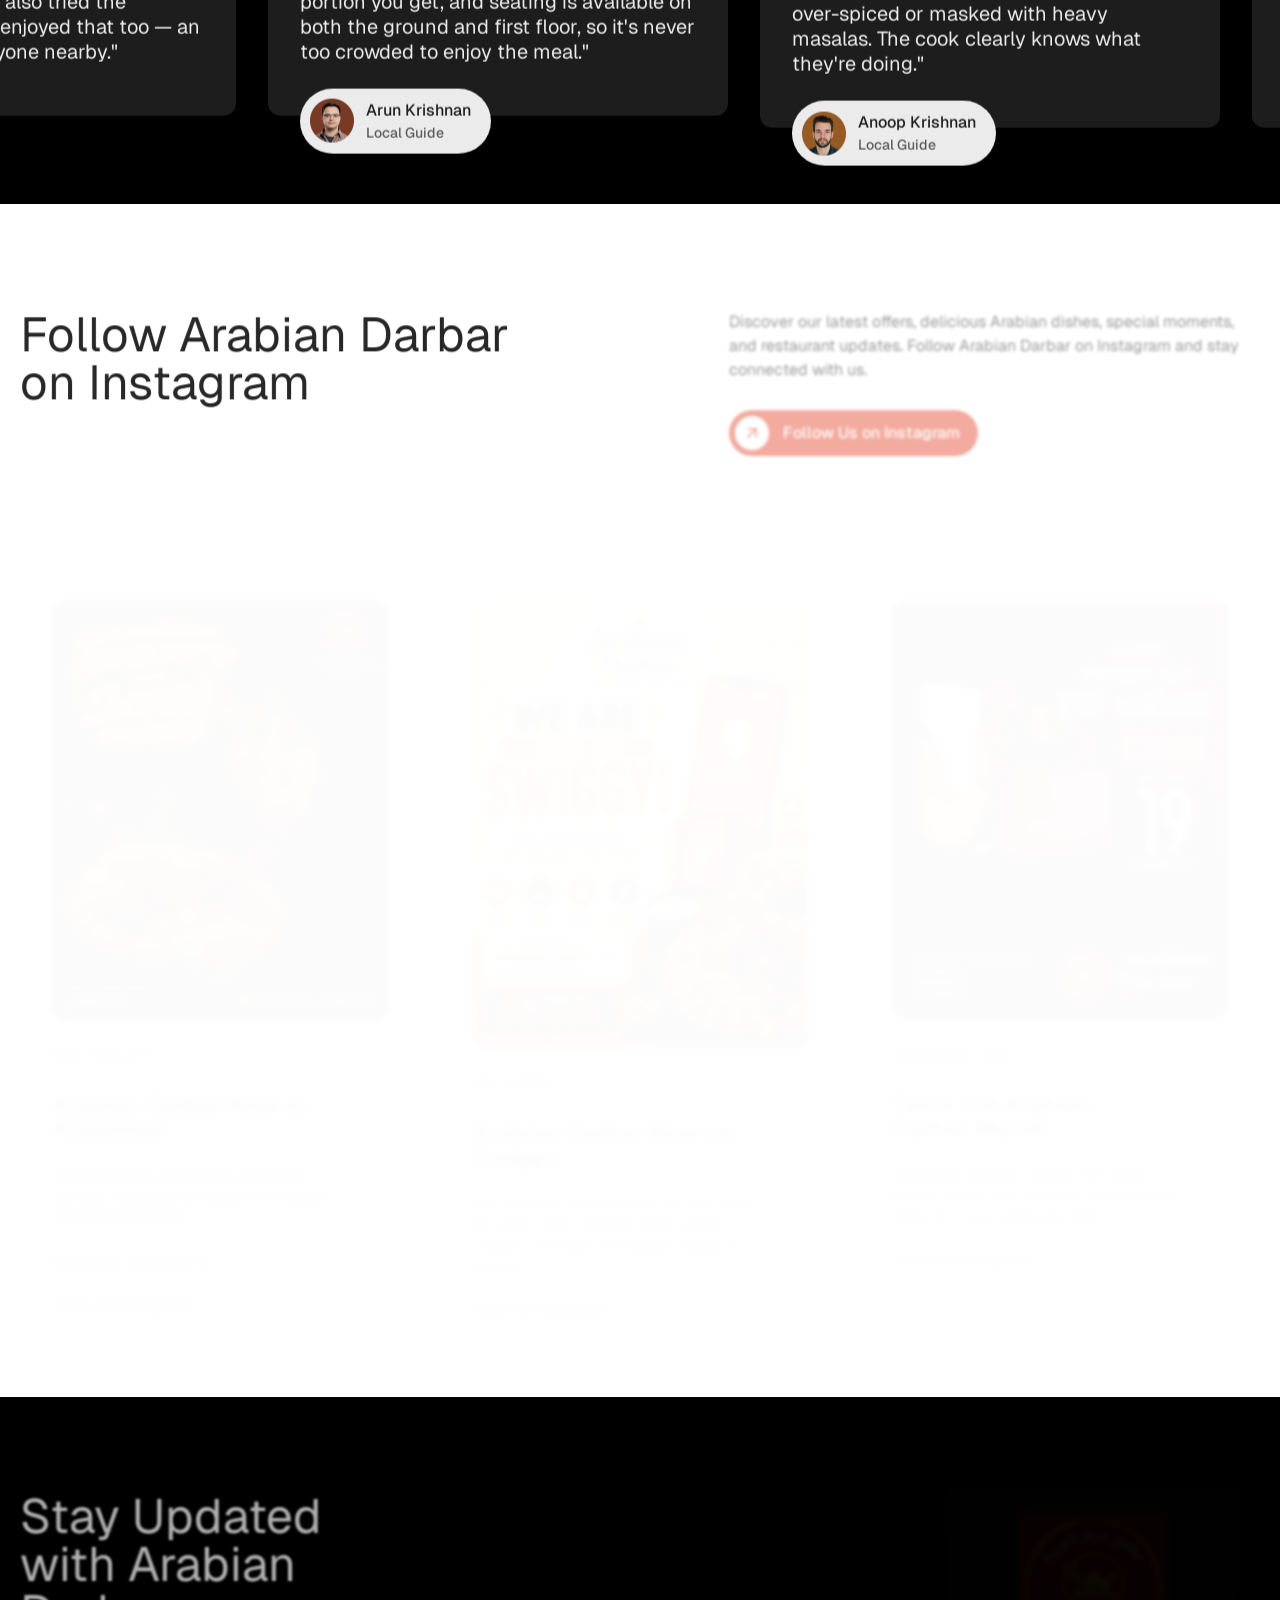
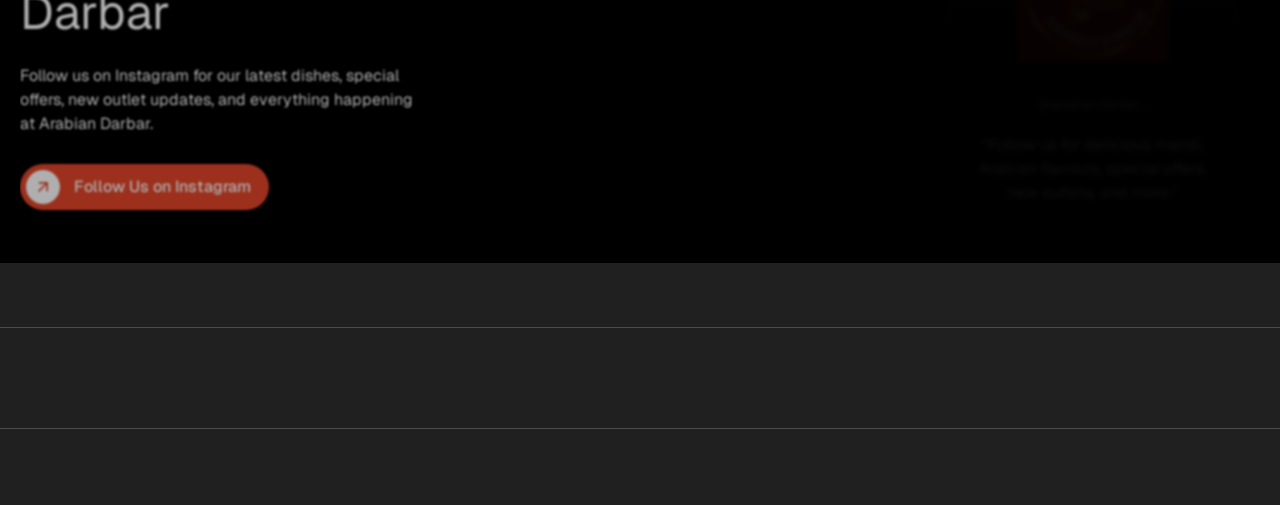
==== commit 860f28ae: "new" ====
--- a/index.html
+++ b/index.html
@@ -647,7 +647,7 @@
         <h2 class="h2-heading white-text">Explore Our Favourites</h2>
         <p class="paragraph menu-paragraph">A curated selection of our most-loved Asian dishes — made fresh, packed with bold flavour, and served with care.</p>
         <div class="button-div"><a data-w-id="568beb47-ca7a-345d-7604-e59cd5cc1f6b"
-            href="./menu.html" class="common-button w-inline-block">
+            href="./outlet_select.html" class="common-button w-inline-block">
             <div class="button-icon-div left"
               style="transform: translate3d(0%, -50%, 0px) scale3d(1, 1, 1) rotateX(0deg) rotateY(0deg) rotateZ(0deg) skew(0deg, 0deg); transform-style: preserve-3d;">
               <img src="./index_files/6874b59c1f6758b07a43ec46_button-arrow.svg" loading="lazy" alt="" class="button-icon"></div>
@@ -1453,7 +1453,7 @@
 
         <div class="footer-link-div">
           <a href="" class="footer-link">ABOUT</a>
-          <a href="./menu.html" class="footer-link">MENU</a>
+          <a href="./outlet_select.html" class="footer-link">MENU</a>
           <a href="https://www.instagram.com/arabiandarbar_/" class="footer-link">INSTAGRAM</a>
           <a href="" class="footer-link">CONTACT US</a>
         </div>
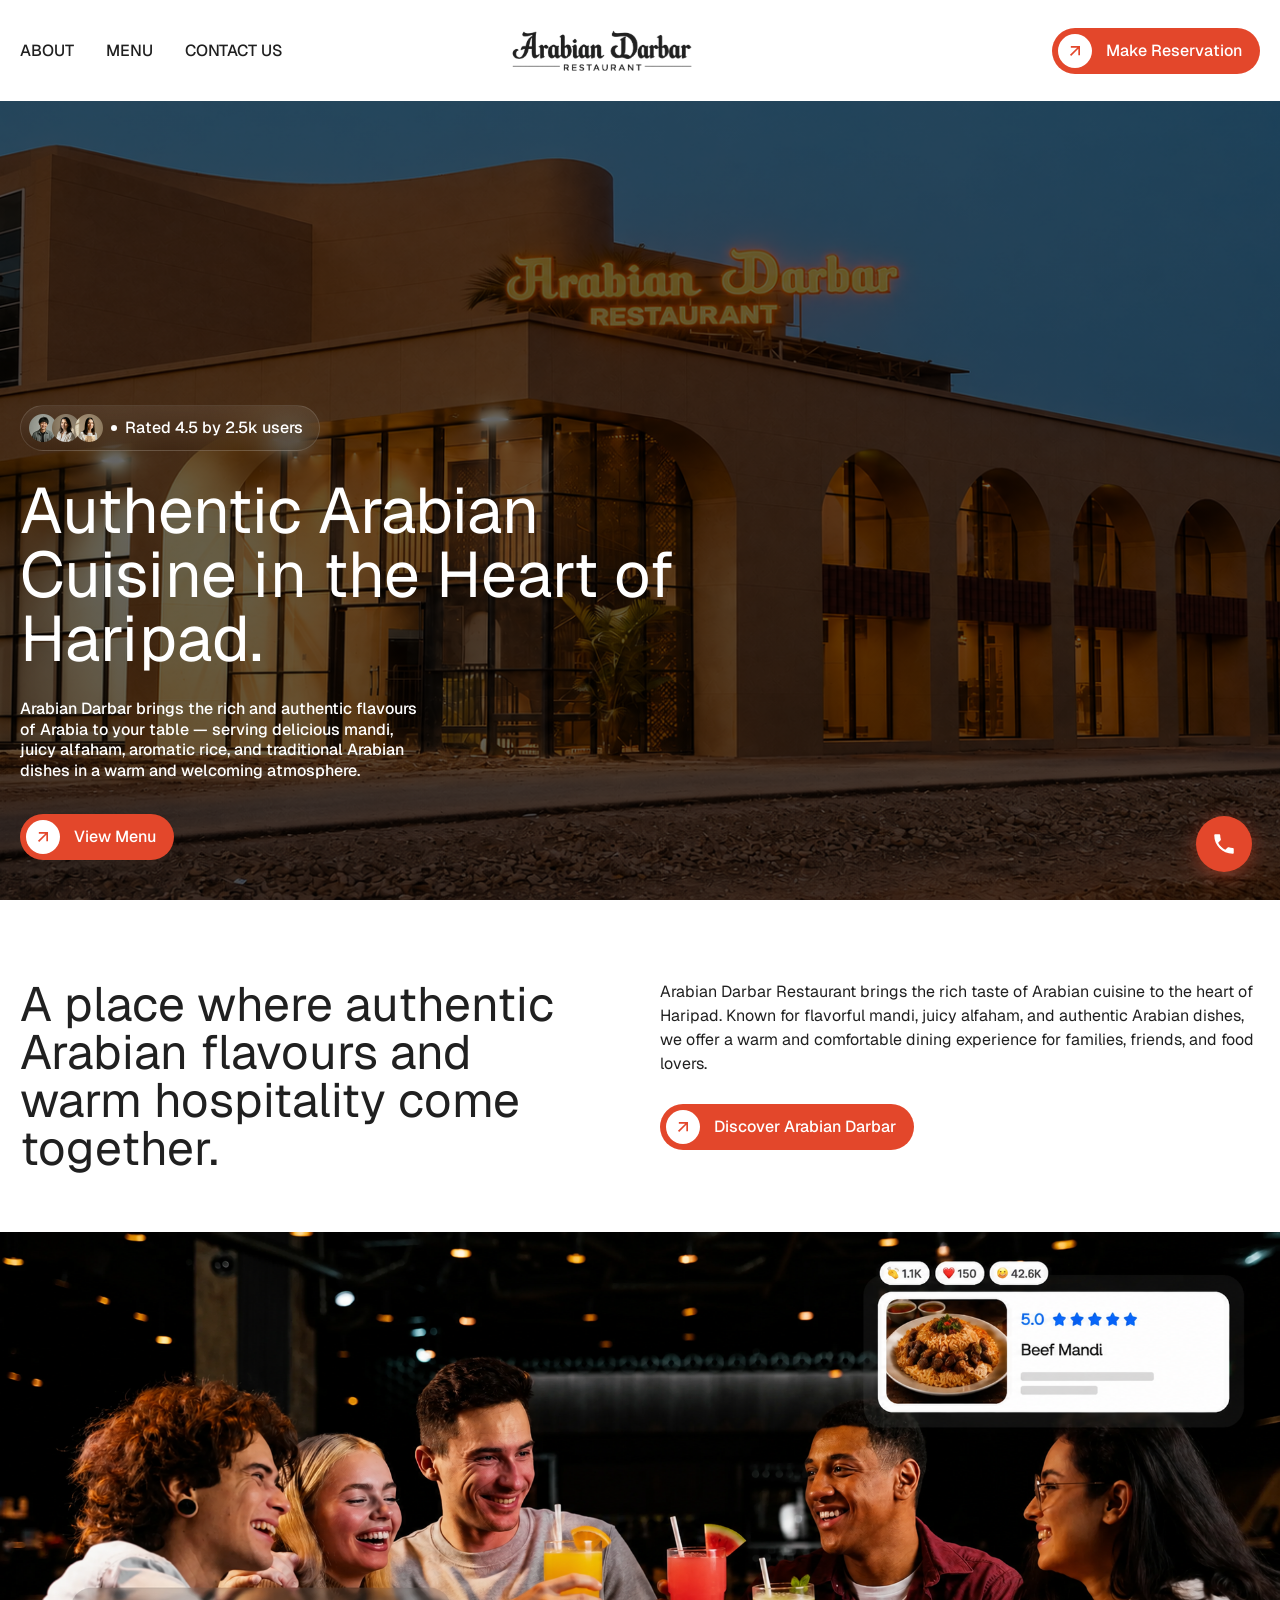
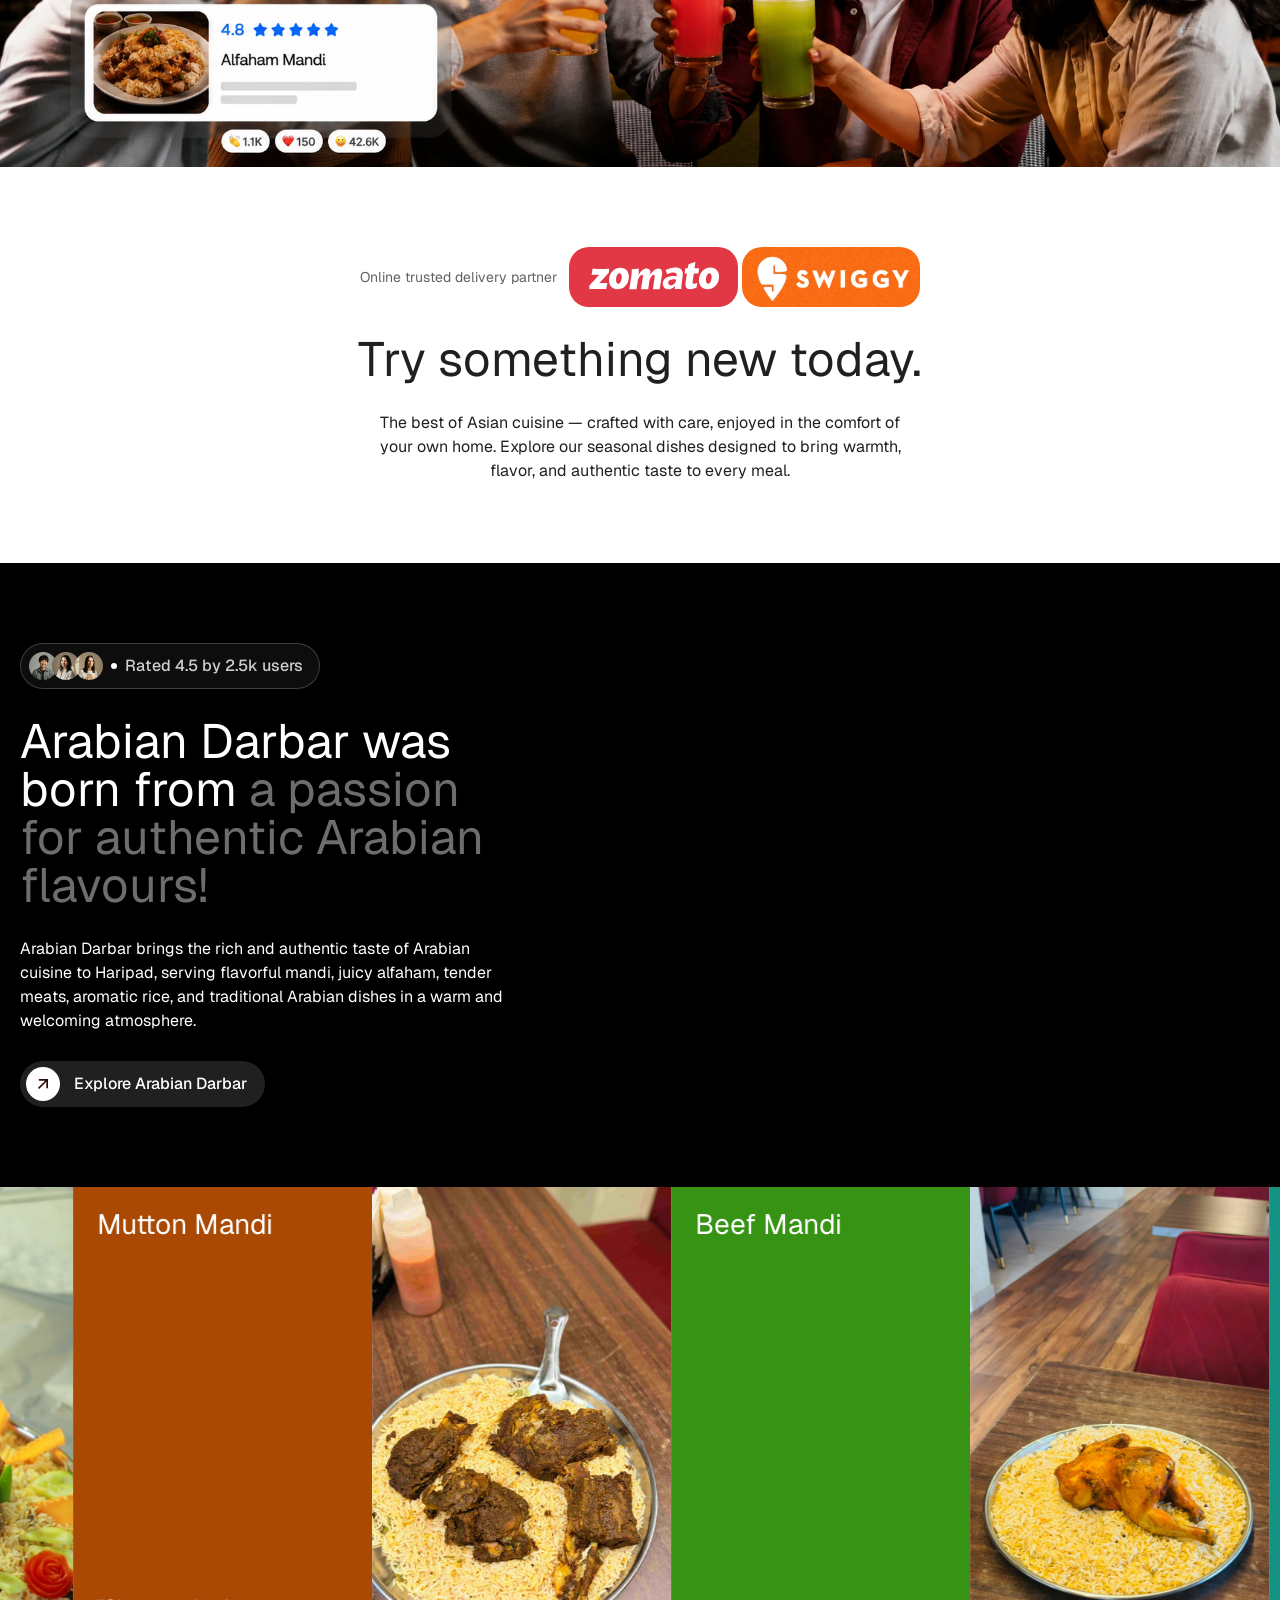
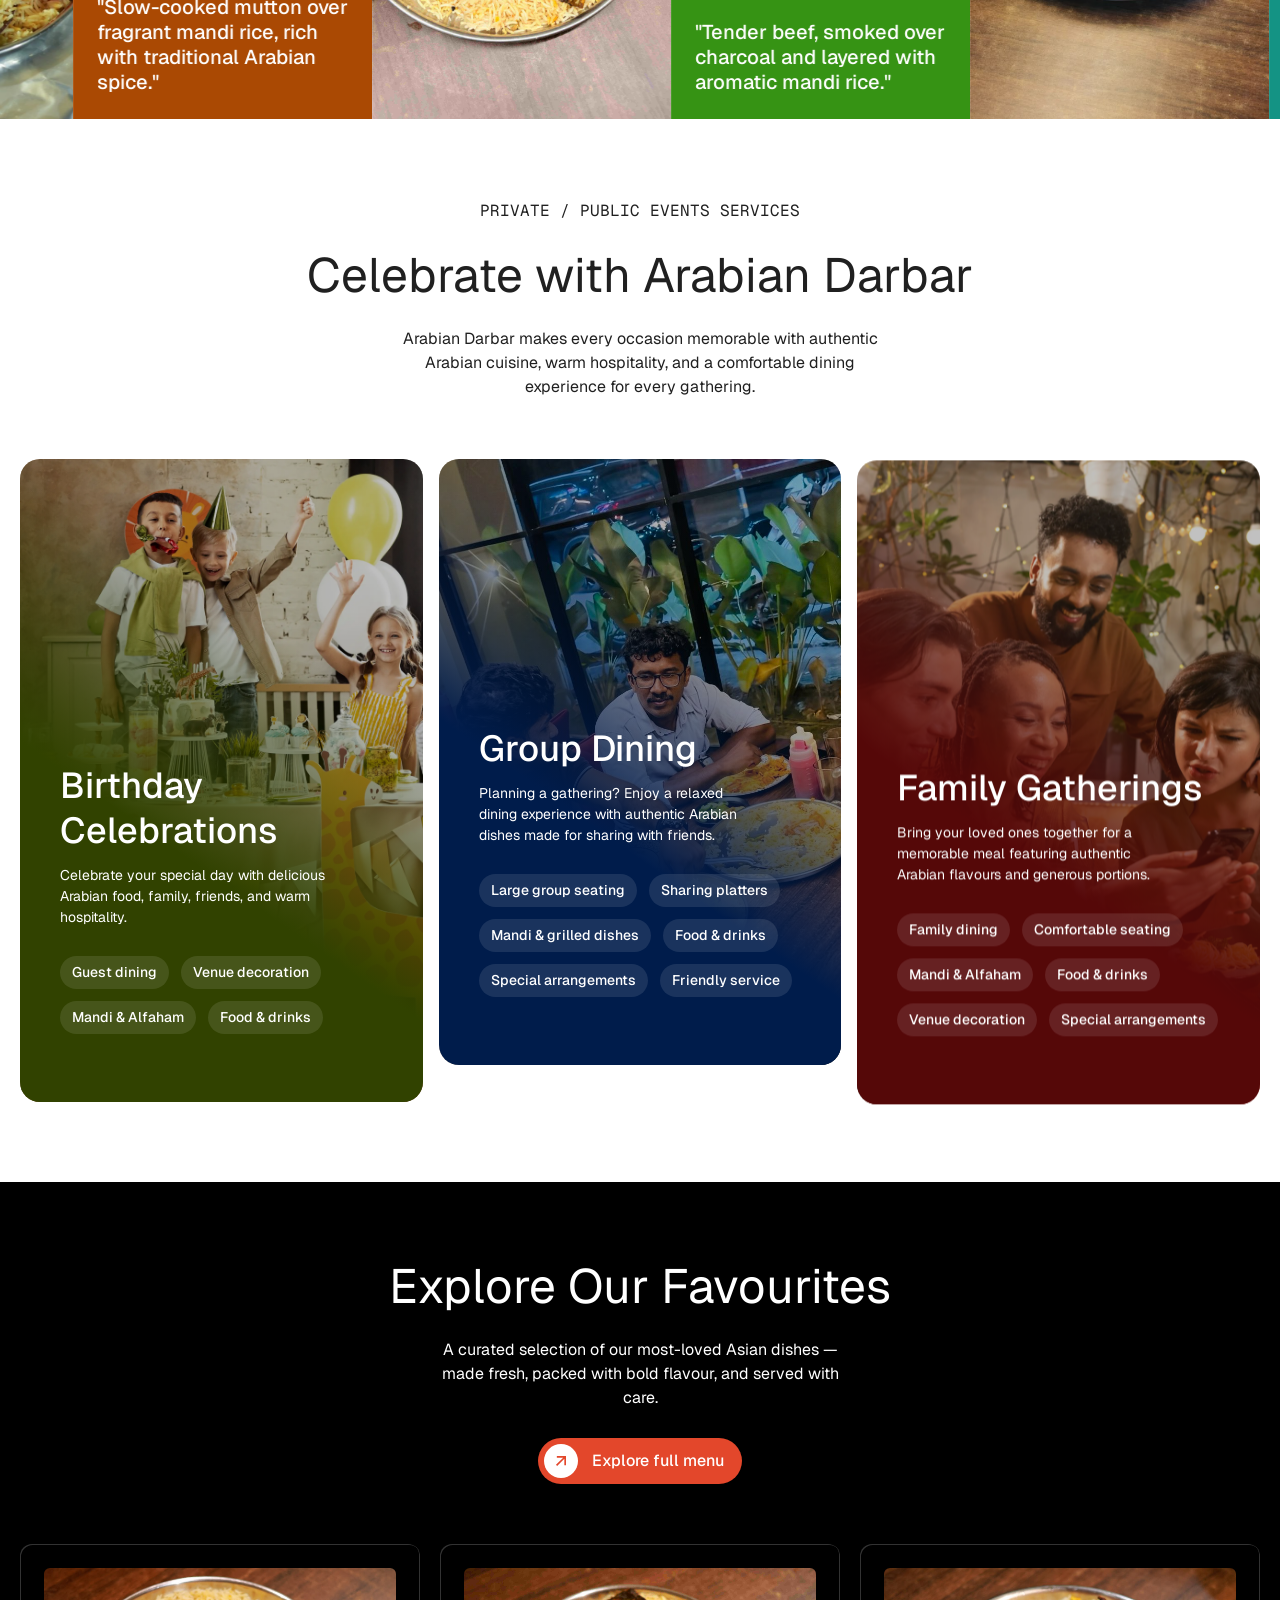
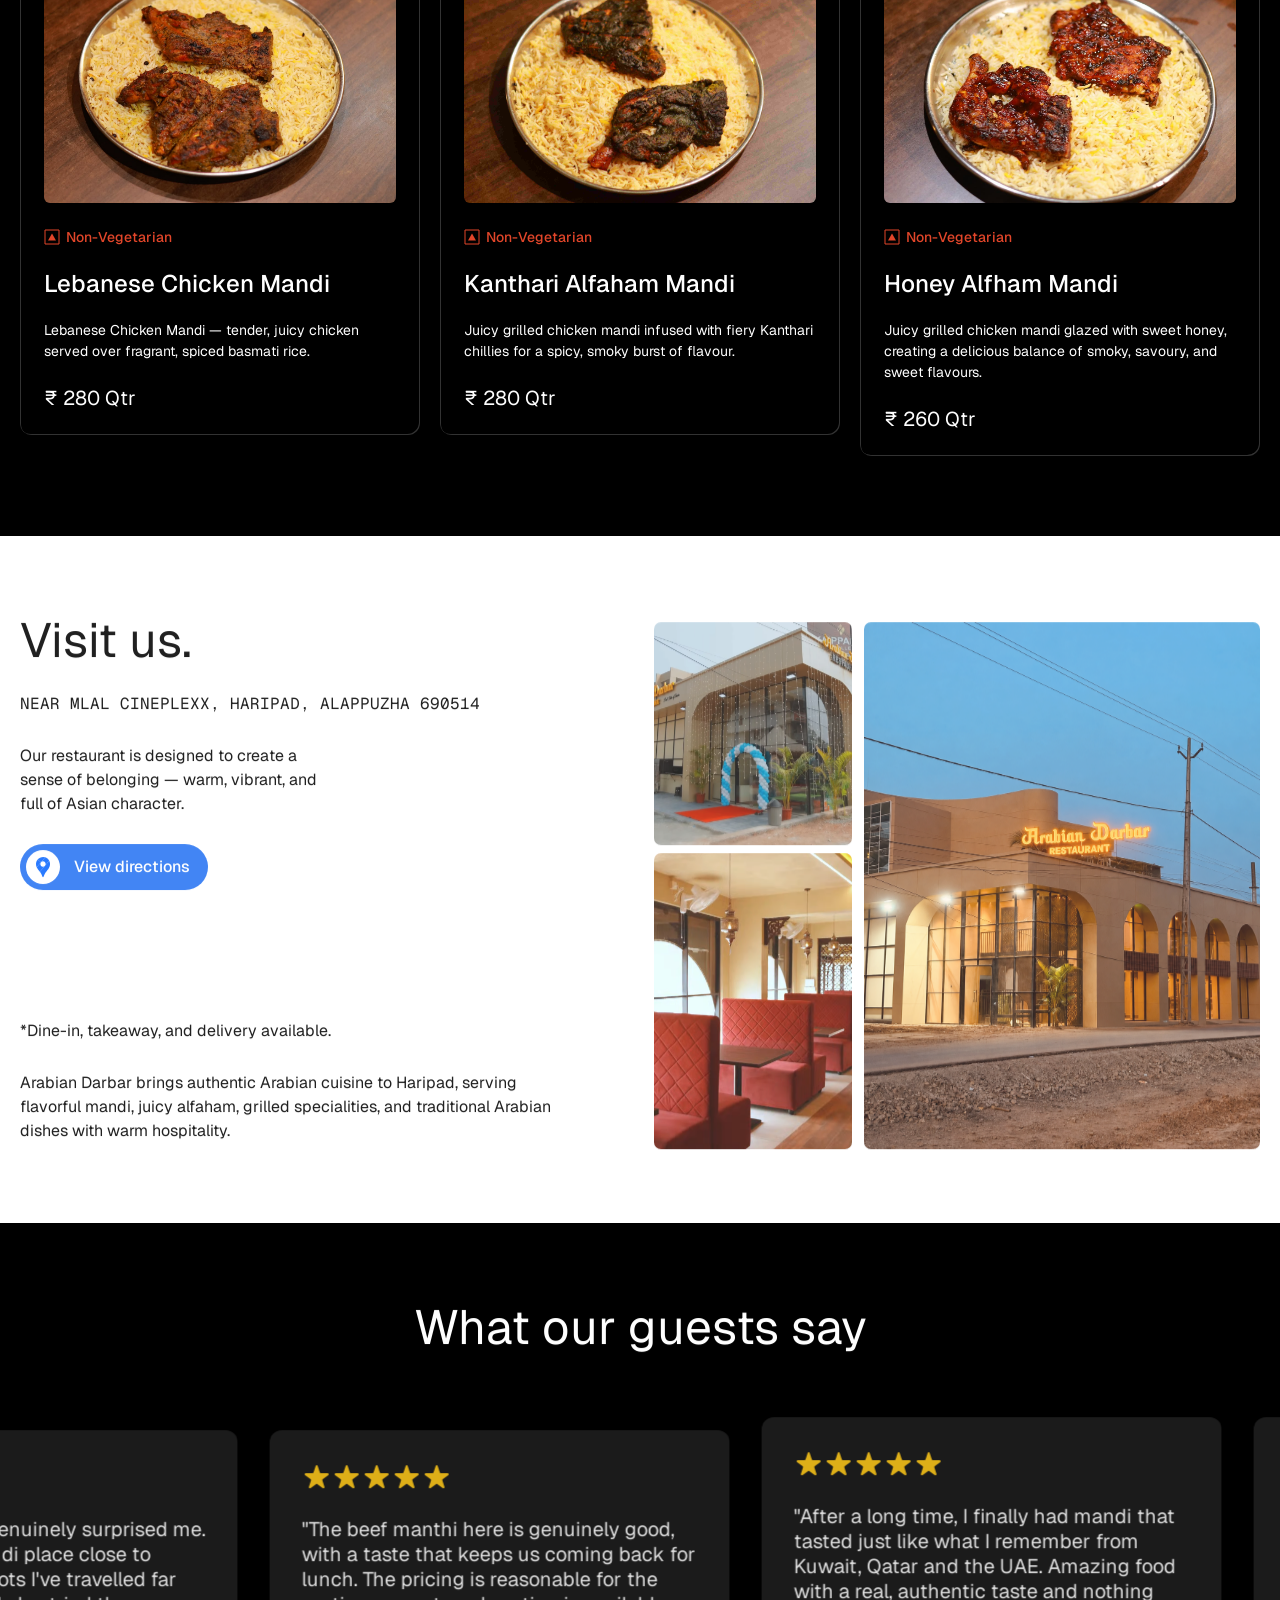
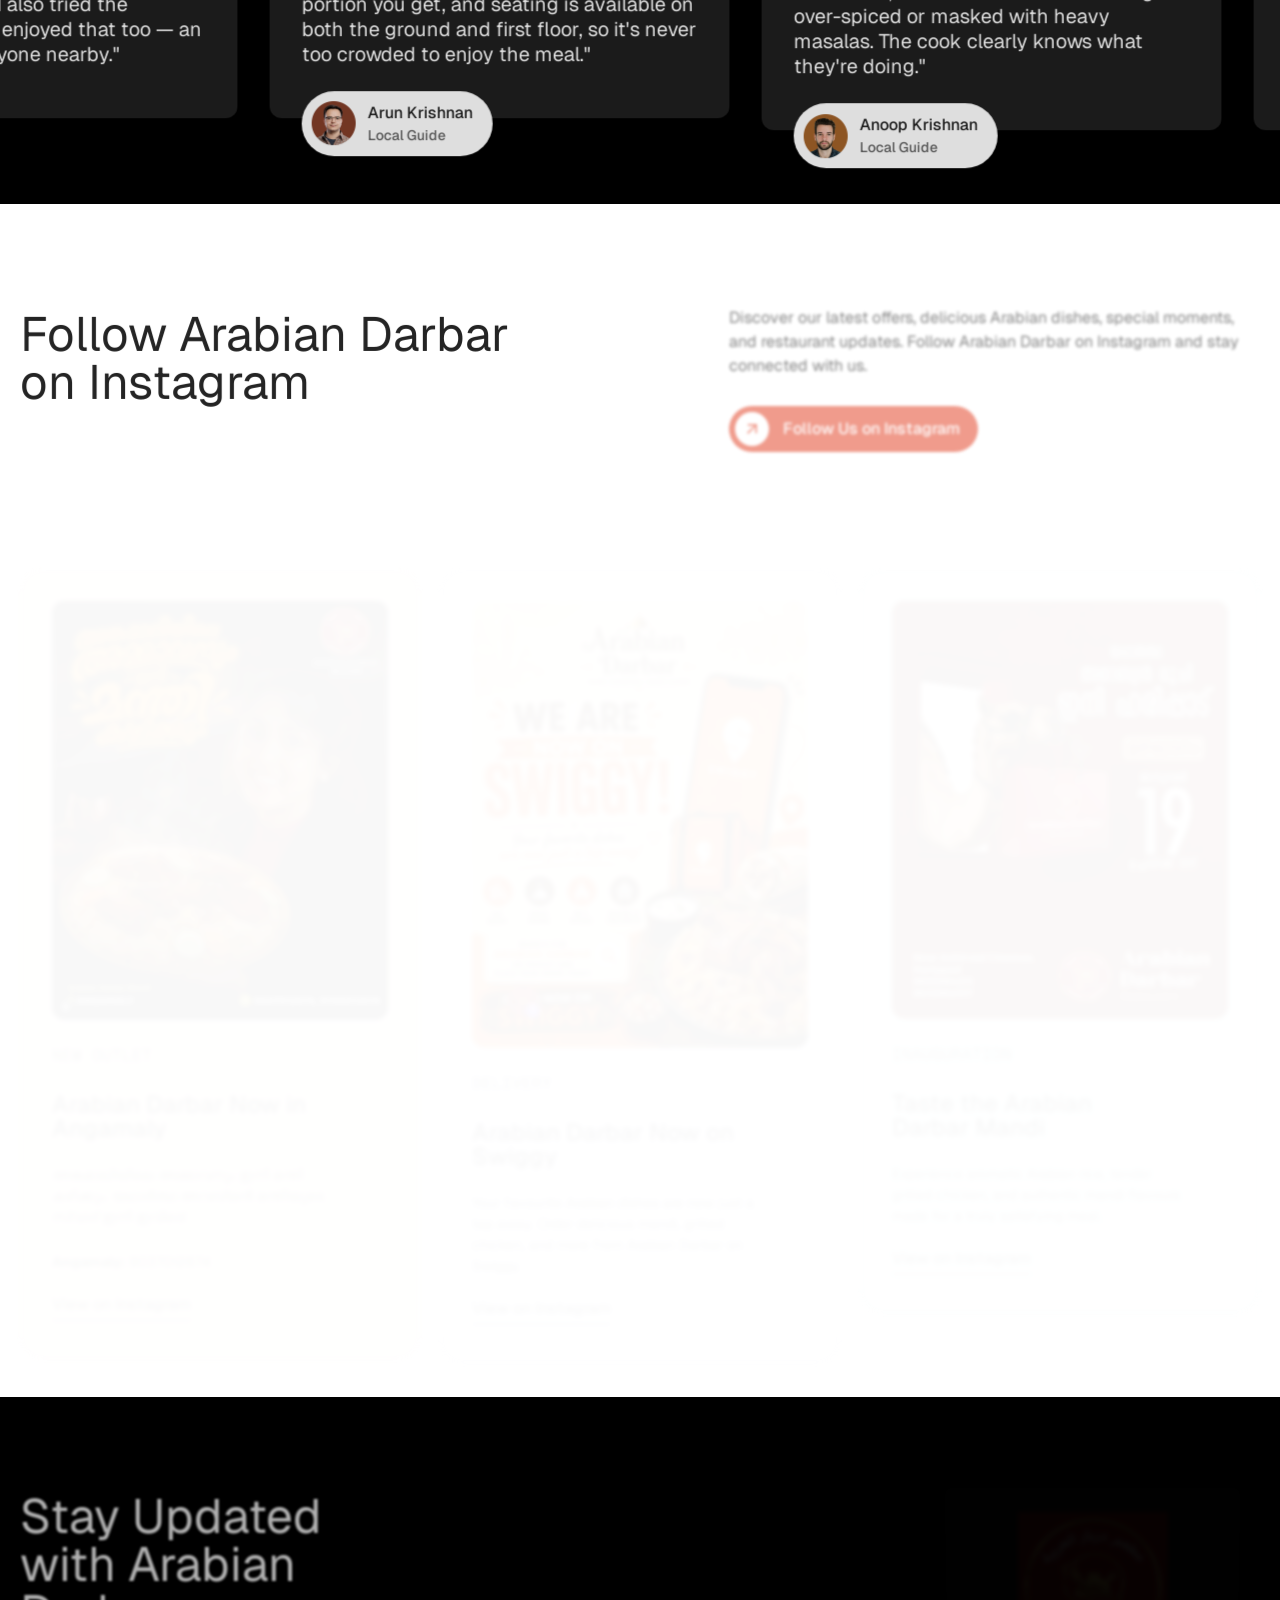
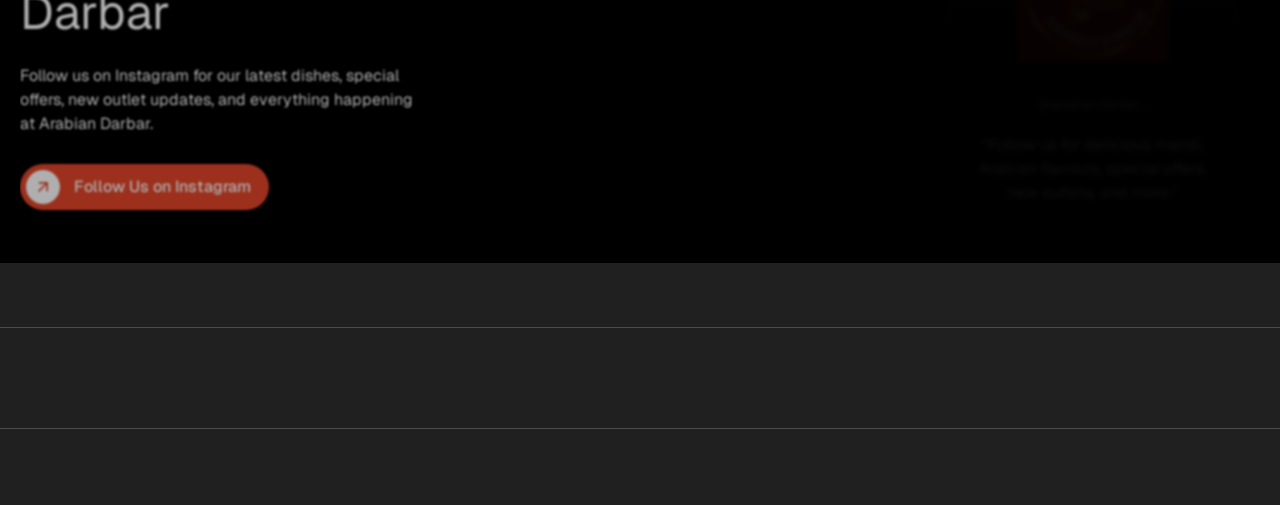
==== commit 938ecedd: "new" ====
--- a/index.html
+++ b/index.html
@@ -226,13 +226,13 @@
             <div data-w-id="a7a22ed6-9eba-6bfc-6757-163dd03b48c3"
               style="transform: translate3d(0px, 0px, 0px) scale3d(1, 1, 1) rotateX(0deg) rotateY(0deg) rotateZ(0deg) skew(0deg, 0deg); transform-style: preserve-3d; opacity: 1; filter: blur(0px);"
               class="button-div"><a data-w-id="fcdf2df2-2d00-9303-d855-e5ac4f282625"
-                href="tel:+919895984213" class="common-button w-inline-block">
+                href="./outlet_select.html" class="common-button w-inline-block">
                 <div
                   style="transform: translate3d(0%, -50%, 0px) scale3d(1, 1, 1) rotateX(0deg) rotateY(0deg) rotateZ(0deg) skew(0deg, 0deg); transform-style: preserve-3d;"
                   class="button-icon-div left"><img src="./index_files/6874b59c1f6758b07a43ec46_button-arrow.svg"
                     loading="lazy" alt="" class="button-icon"></div>
                 <div class="button-div">
-                  <div>Make a reservation</div>
+                  <div>View Menu</div>
                 </div>
                 <div
                   style="transform: translate3d(125%, -50%, 0px) scale3d(1, 1, 1) rotateX(0deg) rotateY(0deg) rotateZ(0deg) skew(0deg, 0deg); transform-style: preserve-3d;"
@@ -262,7 +262,7 @@
   Arabian dishes, we offer a warm and comfortable dining experience for
   families, friends, and food lovers.</p>
           <div class="button-div"><a data-w-id="bd40ceff-203a-b930-7fa1-fb79d29c04e7"
-              href="" class="common-button w-inline-block">
+              href="./outlet_select.html" class="common-button w-inline-block">
               <div
                 style="transform: translate3d(0%, -50%, 0px) scale3d(1, 1, 1) rotateX(0deg) rotateY(0deg) rotateZ(0deg) skew(0deg, 0deg); transform-style: preserve-3d;"
                 class="button-icon-div left"><img src="./index_files/6874b59c1f6758b07a43ec46_button-arrow.svg"
@@ -405,7 +405,7 @@
   Haripad, serving flavorful mandi, juicy alfaham, tender meats, aromatic
   rice, and traditional Arabian dishes in a warm and welcoming atmosphere.</p>
         <div class="button-div"><a data-w-id="34b2fe24-3b6b-3770-da15-0c97e5059f2f"
-            href="" class="common-button gray-button w-inline-block">
+            href="./outlet_select.html" class="common-button gray-button w-inline-block">
             <div
               style="transform: translate3d(0%, -50%, 0px) scale3d(1, 1, 1) rotateX(0deg) rotateY(0deg) rotateZ(0deg) skew(0deg, 0deg); transform-style: preserve-3d;"
               class="button-icon-div left"><img src="./index_files/6874b59c1f6758b07a43ec46_button-arrow.svg"
